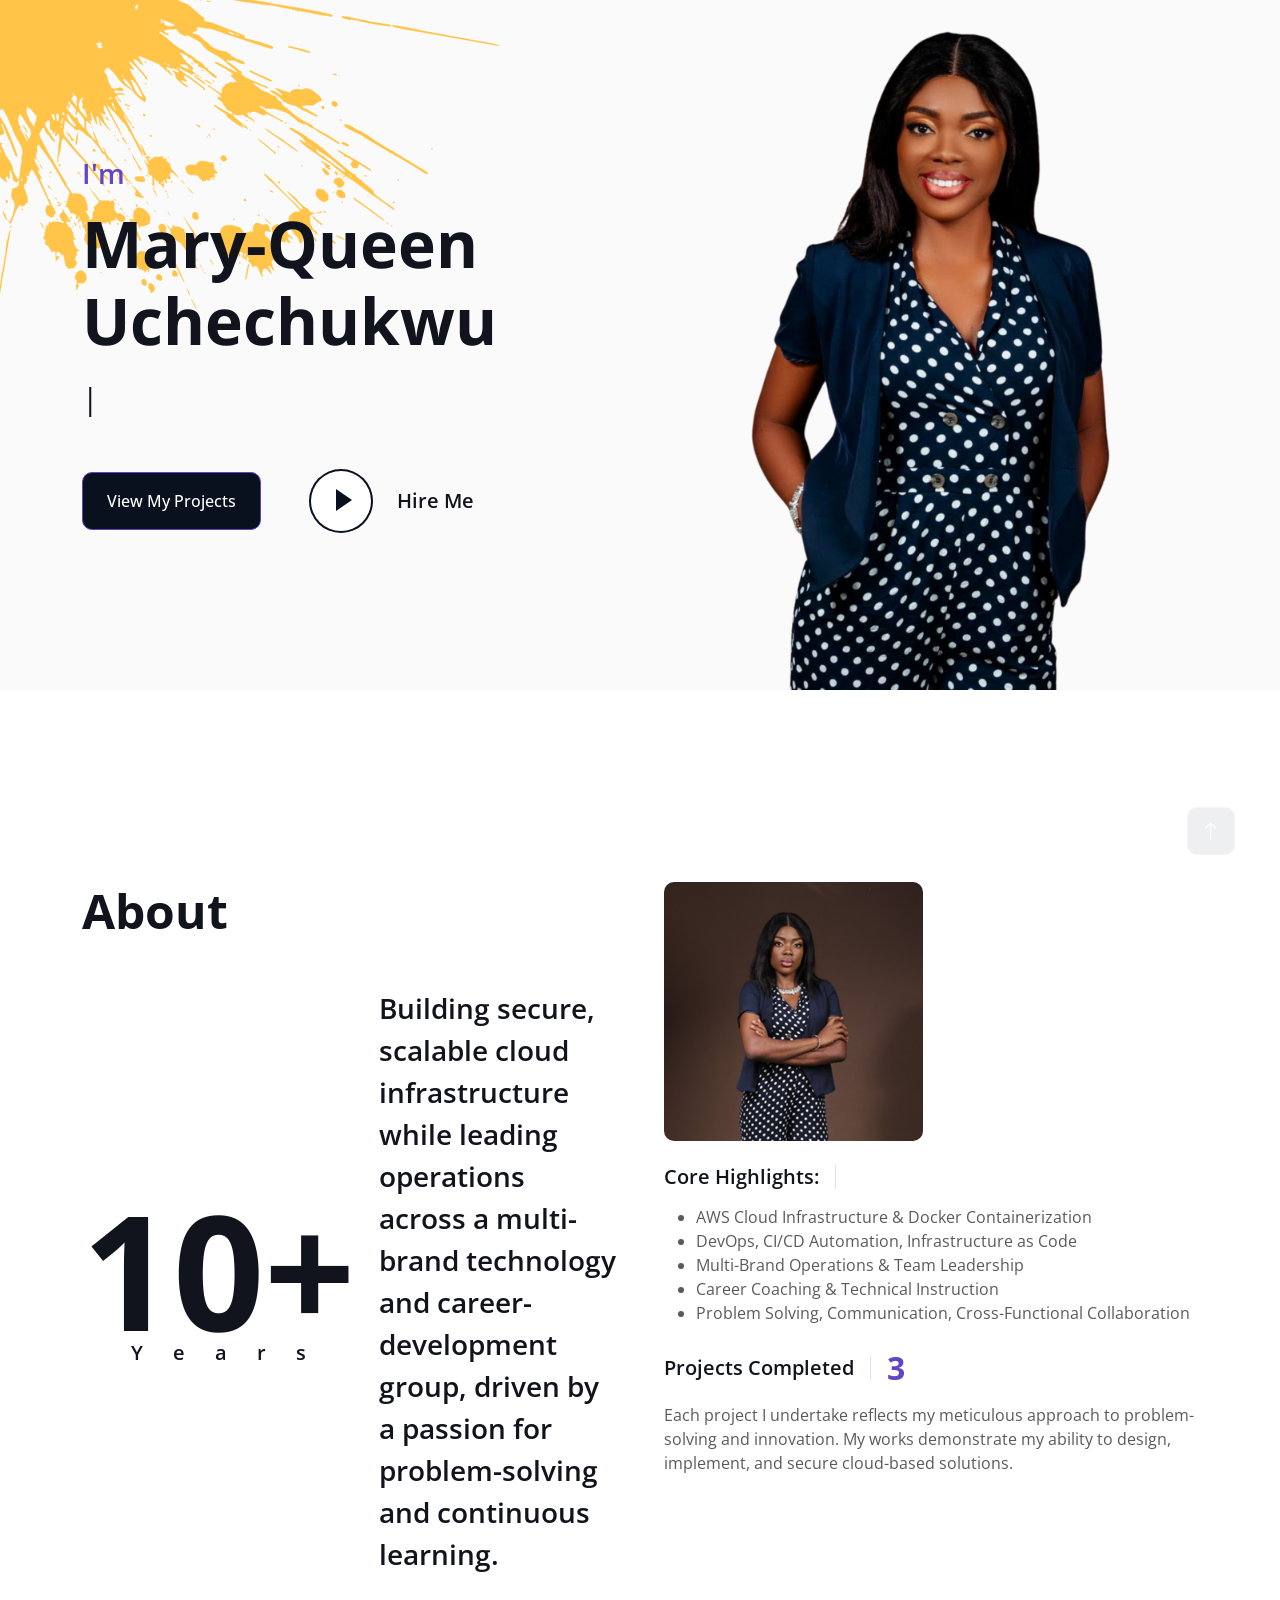
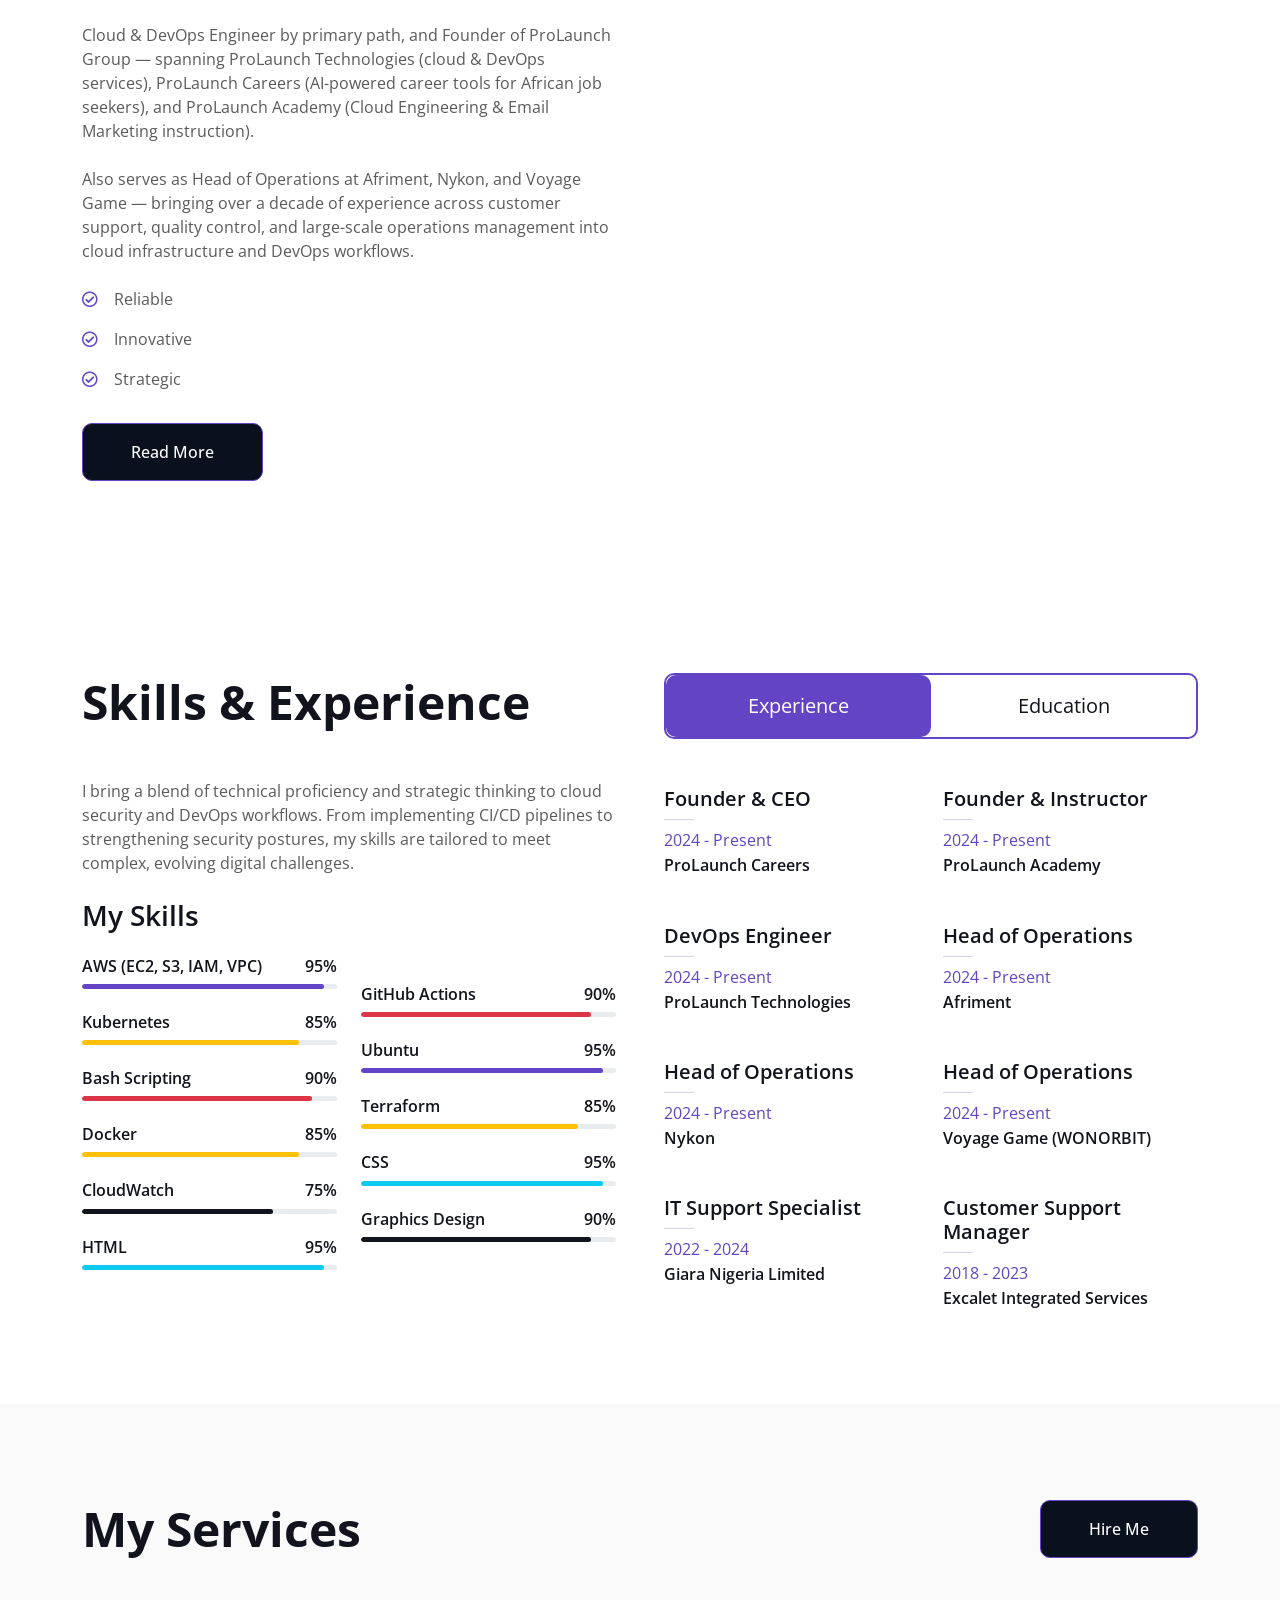
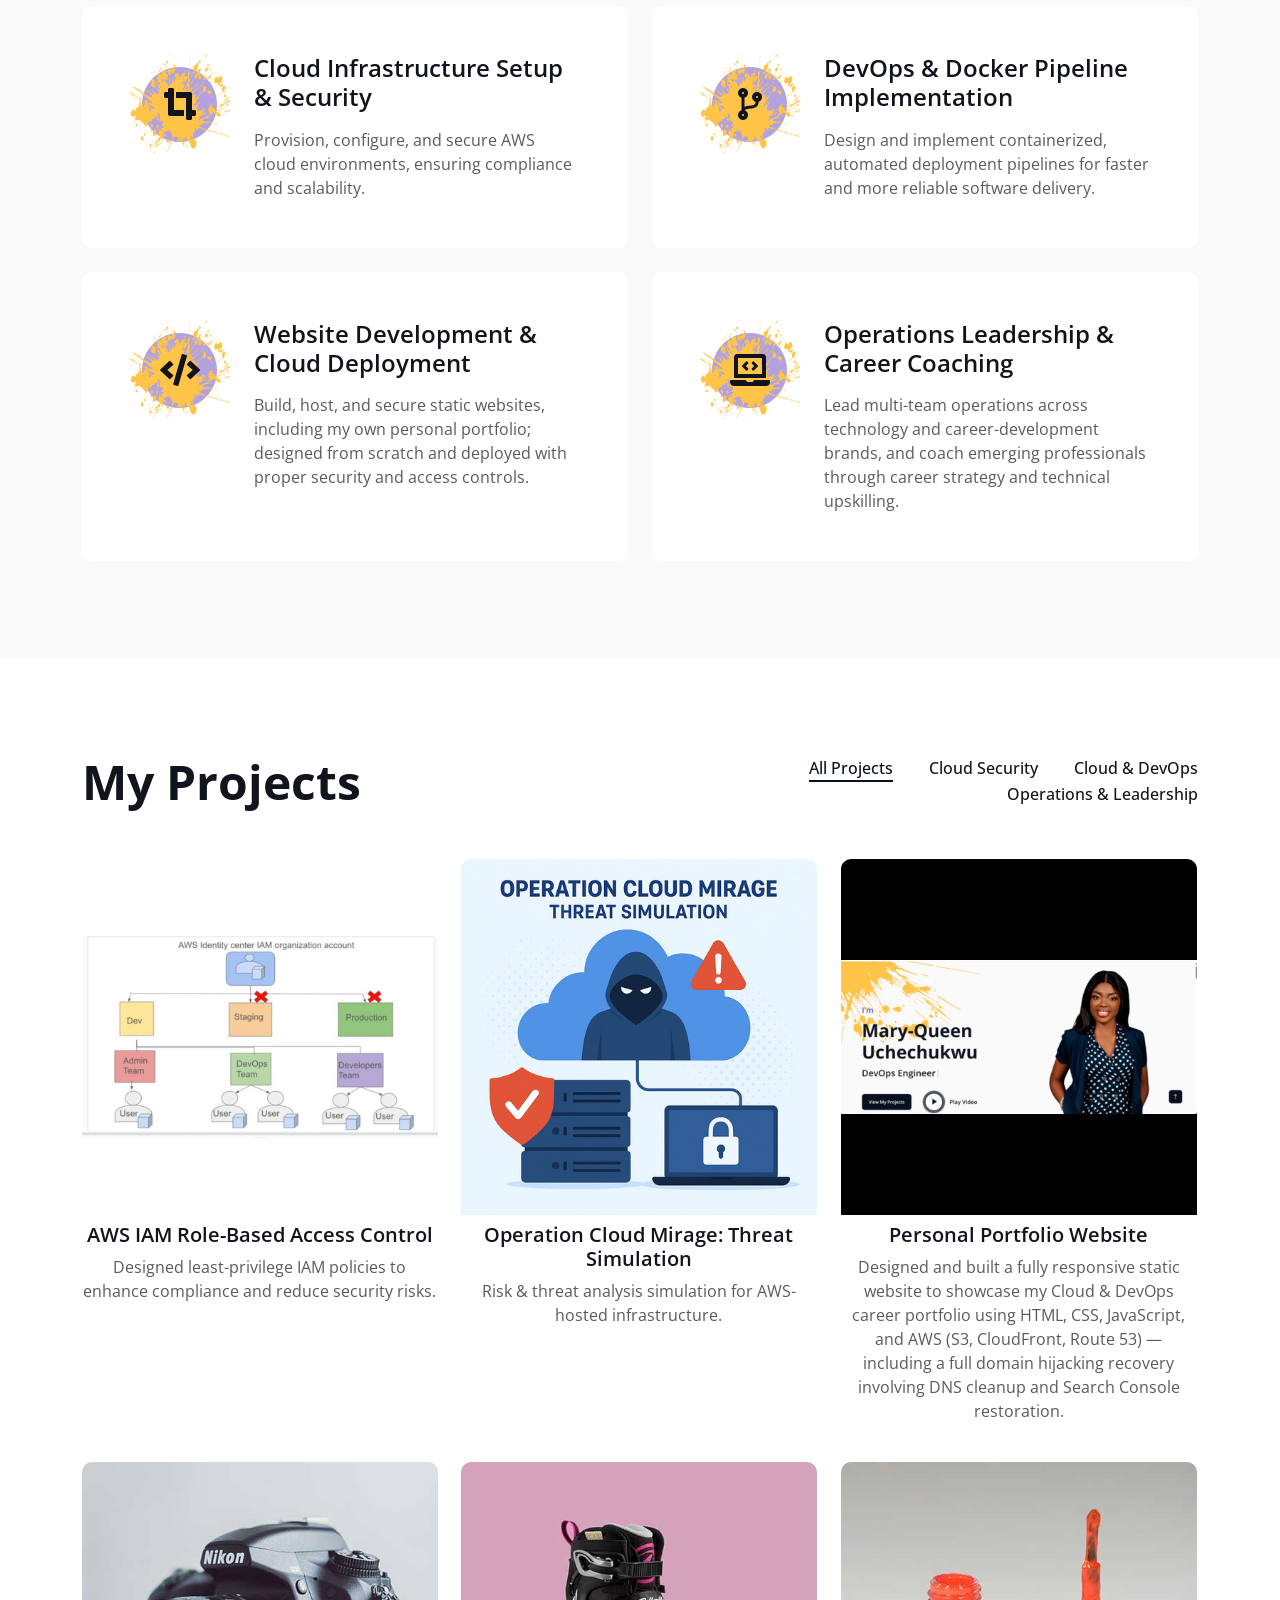
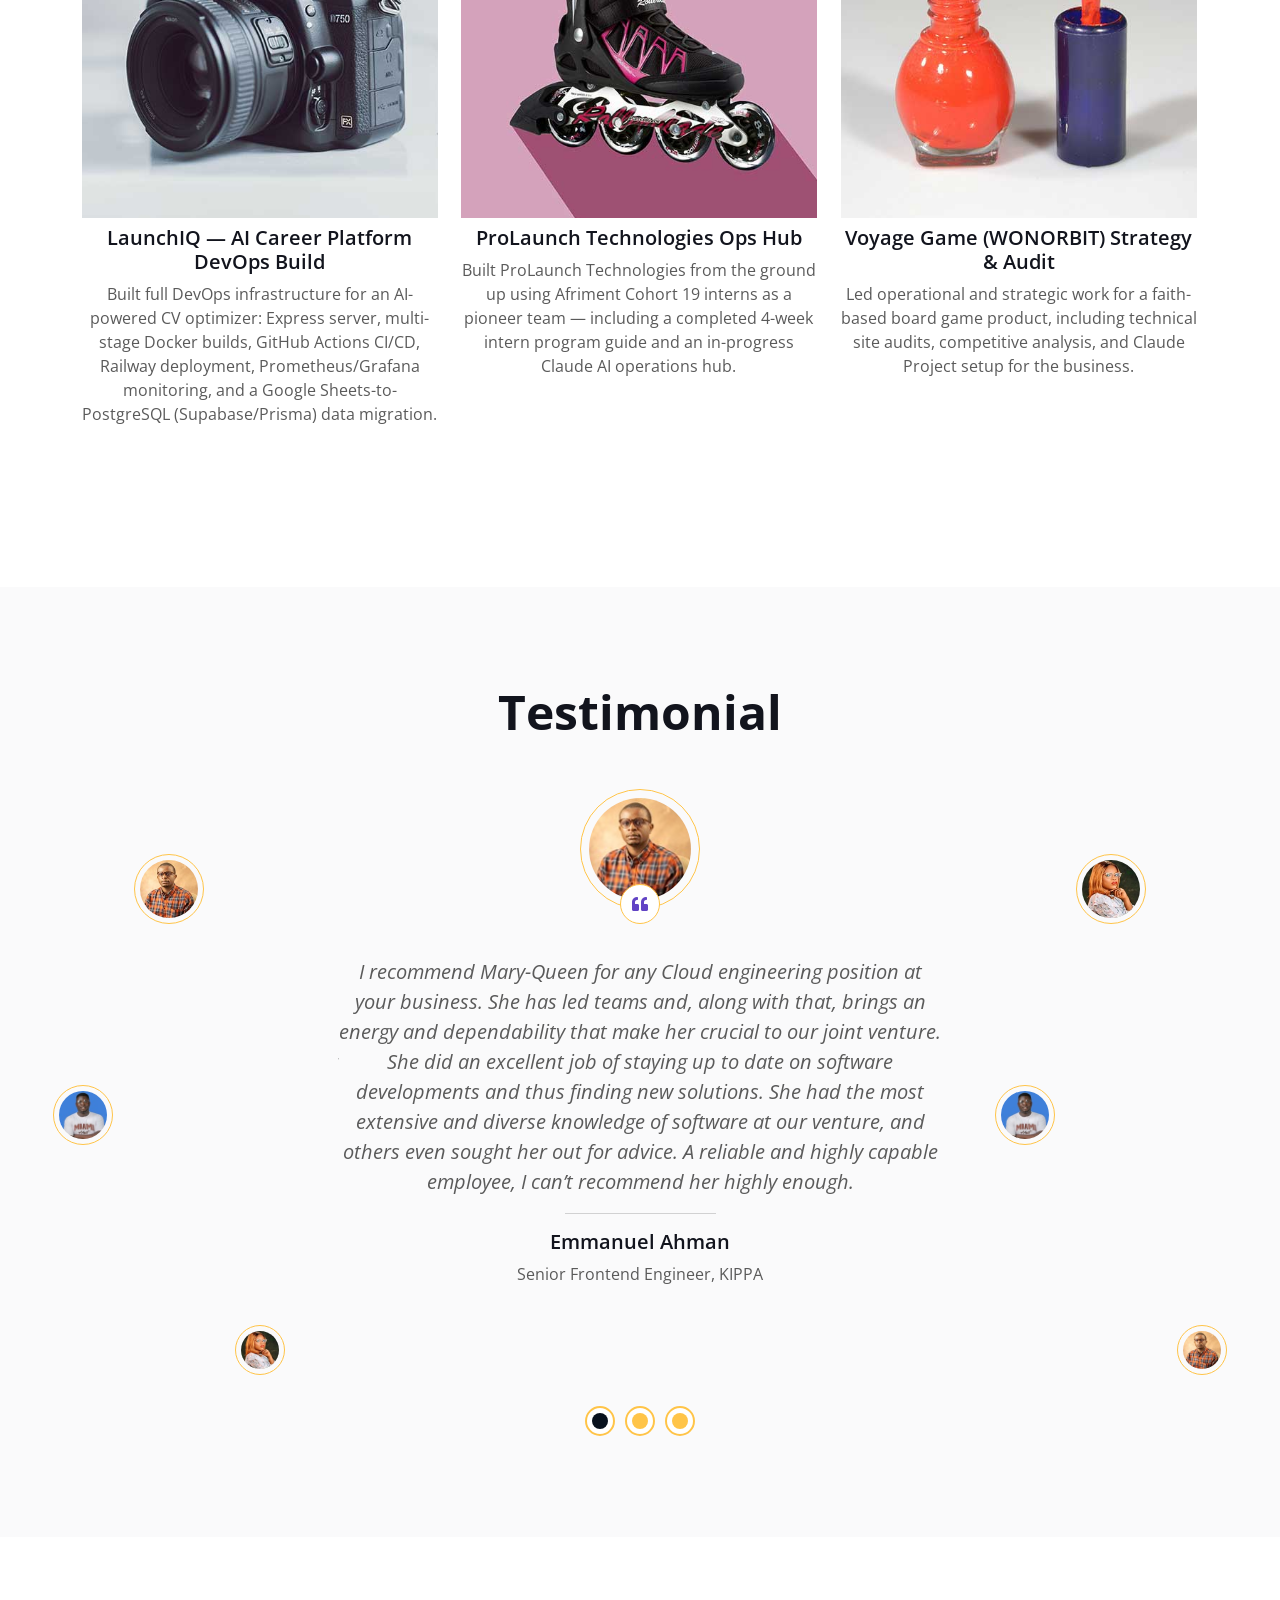
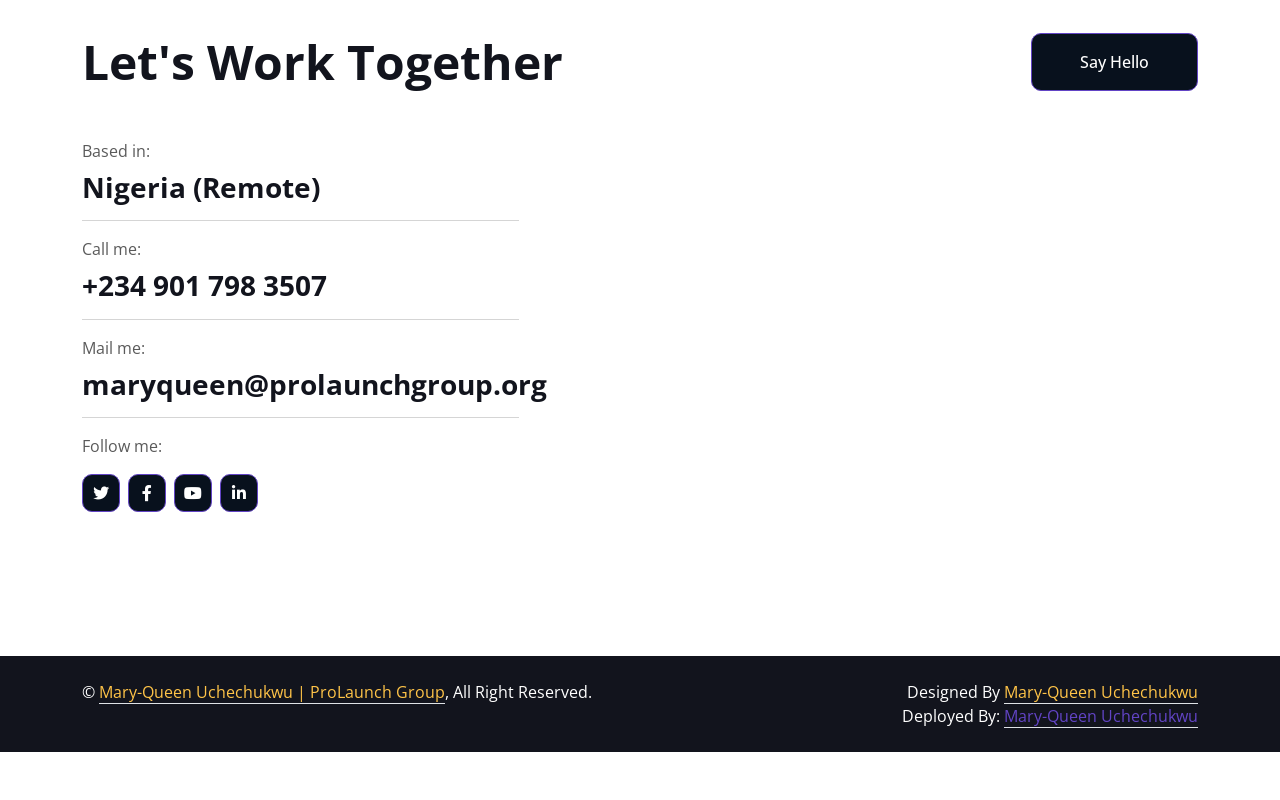
==== index.html @ d9641280 "revamped portfolio website" ====
<!DOCTYPE html>
<html lang="en">

<head>
    <meta charset="utf-8">
    <title>Mary-Queen Uchechukwu - Cloud & DevOps Engineer | Founder, ProLaunch Group</title>
    <meta content="width=device-width, initial-scale=1.0" name="viewport">
    <meta content="" name="keywords">
    <meta content="" name="description">

    <!-- Favicon -->
    <link href="img/favicon.ico" rel="icon">

    <!-- Google Web Fonts -->
    <link rel="preconnect" href="https://fonts.googleapis.com">
    <link rel="preconnect" href="https://fonts.gstatic.com" crossorigin>
    <link href="https://fonts.googleapis.com/css2?family=Open+Sans:wght@400;500;600;700;800&display=swap" rel="stylesheet"> 

    <!-- Icon Font Stylesheet -->
    <link href="https://cdnjs.cloudflare.com/ajax/libs/font-awesome/5.10.0/css/all.min.css" rel="stylesheet">
    <link href="https://cdn.jsdelivr.net/npm/bootstrap-icons@1.4.1/font/bootstrap-icons.css" rel="stylesheet">

    <!-- Libraries Stylesheet -->
    <link href="lib/animate/animate.min.css" rel="stylesheet">
    <link href="lib/lightbox/css/lightbox.min.css" rel="stylesheet">
    <link href="lib/owlcarousel/assets/owl.carousel.min.css" rel="stylesheet">

    <!-- Customized Bootstrap Stylesheet -->
    <link href="css/bootstrap.min.css" rel="stylesheet">

    <!-- Template Stylesheet -->
    <link href="css/style.css" rel="stylesheet">
</head>

<body data-bs-spy="scroll" data-bs-target=".navbar" data-bs-offset="51">
    <!-- Spinner Start -->
    <div id="spinner" class="show bg-white position-fixed translate-middle w-100 vh-100 top-50 start-50 d-flex align-items-center justify-content-center">
        <div class="spinner-border text-primary" style="width: 3rem; height: 3rem;" role="status">
            <span class="sr-only">Loading...</span>
        </div>
    </div>
    <!-- Spinner End -->


    <!-- Navbar Start -->
    <nav class="navbar navbar-expand-lg bg-white navbar-light fixed-top shadow py-lg-0 px-4 px-lg-5 wow fadeIn" data-wow-delay="0.1s">
        <a href="index.html" class="navbar-brand d-block d-lg-none">
            <h1 class="text-primary fw-bold m-0">My Portfolio</h1>
        </a>
        <button type="button" class="navbar-toggler" data-bs-toggle="collapse" data-bs-target="#navbarCollapse">
            <span class="navbar-toggler-icon"></span>
        </button>
        <div class="collapse navbar-collapse justify-content-between py-4 py-lg-0" id="navbarCollapse">
            <div class="navbar-nav ms-auto py-0">
                <a href="#home" class="nav-item nav-link active">Home</a>
                <a href="#about" class="nav-item nav-link">About</a>
                <a href="#skill" class="nav-item nav-link">Skills</a>
                <a href="#service" class="nav-item nav-link">Services</a>
            </div>
            <a href="index.html" class="navbar-brand bg-secondary py-3 px-4 mx-3 d-none d-lg-block">
                <h1 class="text-primary fw-bold m-0">Portfolio</h1>
            </a>
            <div class="navbar-nav me-auto py-0">
                <a href="#project" class="nav-item nav-link">Projects</a>
                <a href="#testimonial" class="nav-item nav-link">Testimonial</a>
                <a href="#blog" class="nav-item nav-link">Blog</a>
                <a href="#contact" class="nav-item nav-link">Contact</a>
            </div>
        </div>
    </nav>
    <!-- Navbar End -->


    <!-- Header Start -->
    <div class="container-fluid bg-light my-6 mt-0" id="home">
        <div class="container">
            <div class="row g-5 align-items-center">
                <div class="col-lg-6 py-6 pb-0 pt-lg-0">
                    <h3 class="text-primary mb-3">I'm</h3>
                    <h1 class="display-3 mb-3">Mary-Queen Uchechukwu</h1>
                    <h2 class="typed-text-output d-inline"></h2>
                    <div class="typed-text d-none">Cloud & DevOps Engineer, Founder of ProLaunch Group, Head of Operations, Career Grooming Coach, Cloud Security Specialist, Web Designer</div>
                    <div class="d-flex align-items-center pt-5">
                        <a href="#project" class="btn btn-primary py-3 px-4 me-5">View My Projects</a>
                        <!-- data-src="https://www.youtube.com/embed/DWRcNpR6Kdc" data-bs-target="#videoModal" -->
                        <button type="button" class="btn-play" data-bs-toggle="modal">
                            <span></span>
                        </button>
                        <a class="ms-4 mb-0 d-none d-sm-block h5" href="https://form.typeform.com/to/tjF3PEjZ" target="_blank">Hire Me</a>
                        <!-- h5 class="ms-4 mb-0 d-none d-sm-block">Hire Me</h5 -->
                    </div>
                </div>
                <div class="col-lg-6">
                    <img class="img-fluid" src="img/profile.png" alt="">
                </div>
            </div>
        </div>
    </div>
    <!-- Header End -->


    <!-- Video Modal Start -->
    <div class="modal modal-video fade" id="videoModal" tabindex="-1" aria-labelledby="exampleModalLabel" aria-hidden="true">
        <div class="modal-dialog">
            <div class="modal-content rounded-0">
                <div class="modal-header">
                    <h3 class="modal-title" id="exampleModalLabel">Youtube Video</h3>
                    <button type="button" class="btn-close" data-bs-dismiss="modal" aria-label="Close"></button>
                </div>
                <div class="modal-body">
                    <!-- 16:9 aspect ratio -->
                    <div class="ratio ratio-16x9">
                        <iframe class="embed-responsive-item" src="" id="video" allowfullscreen allowscriptaccess="always"
                            allow="autoplay"></iframe>
                    </div>
                </div>
            </div>
        </div>
    </div>
    <!-- Video Modal End -->


    <!-- About Start -->
    <div class="container-xxl py-6" id="about">
        <div class="container">
            <div class="row g-5">
                <div class="col-lg-6 wow fadeInUp" data-wow-delay="0.1s">
                    <h1 class="display-5 mb-5">About</h1>
                    <div class="d-flex align-items-center mb-5">
                        <div class="years flex-shrink-0 text-center me-4">
                            <h1 class="display-1 mb-0">10+</h1>
                            <h5 class="mb-0">Years</h5>
                        </div>
                        <h3 class="lh-base mb-0">Building secure, scalable cloud infrastructure while leading operations across a multi-brand technology and career-development group, driven by a passion for problem-solving and continuous learning.</h3>
                    </div>
                    <p class="mb-4">Cloud & DevOps Engineer by primary path, and Founder of ProLaunch Group — spanning ProLaunch Technologies (cloud & DevOps services), ProLaunch Careers (AI-powered career tools for African job seekers), and ProLaunch Academy (Cloud Engineering & Email Marketing instruction).</p>
                    <p class="mb-4">Also serves as Head of Operations at Afriment, Nykon, and Voyage Game — bringing over a decade of experience across customer support, quality control, and large-scale operations management into cloud infrastructure and DevOps workflows.</p>
                    <p class="mb-3"><i class="far fa-check-circle text-primary me-3"></i>Reliable</p>
                    <p class="mb-3"><i class="far fa-check-circle text-primary me-3"></i>Innovative</p>
                    <p class="mb-3"><i class="far fa-check-circle text-primary me-3"></i>Strategic</p>
                    <a class="btn btn-primary py-3 px-5 mt-3" href="">Read More</a>
                </div>
                <div class="col-lg-6 wow fadeInUp" data-wow-delay="0.5s">
                    <div class="row g-3 mb-4">
                        <div class="col-sm-6">
                            <img class="img-fluid rounded" src="img/about-1.jpg" alt="Profile Photo">
                        </div>
                        <!--
                        <div class="col-sm-6">
                            <img class="img-fluid rounded" src="img/about-2.jpg" alt="TBA">
                        </div>
                        -->
                    </div>
                    <div class="d-flex align-items-center mb-3">
                        <h5 class="border-end pe-3 me-3 mb-0">Core Highlights:</h5>
                        <!--<h2 class="text-primary fw-bold mb-0" data-toggle="counter-up">1234</h2>-->
                    </div>
                    <ul class="mb-4">
                        <li>AWS Cloud Infrastructure & Docker Containerization</li>
                        <li>DevOps, CI/CD Automation, Infrastructure as Code</li>
                        <li>Multi-Brand Operations & Team Leadership</li>
                        <li>Career Coaching & Technical Instruction</li>
                        <li>Problem Solving, Communication, Cross-Functional Collaboration</li>
                    </ul>
                        <div class="d-flex align-items-center mb-3">
                        <h5 class="border-end pe-3 me-3 mb-0">Projects Completed</h5>
                        <h2 class="text-primary fw-bold mb-0" data-toggle="counter-up">5</h2>
                    </div>
                    <p class="mb-0">Each project I undertake reflects my meticulous approach to problem-solving and innovation. 
                        My works demonstrate my ability to design, implement, and secure cloud-based solutions.</p>
                </div>
            </div>
        </div>
    </div>
    <!-- About End -->


    <!-- Expertise Start -->
    <div class="container-xxl py-6 pb-5" id="skill">
        <div class="container">
            <div class="row g-5">
                <div class="col-lg-6 wow fadeInUp" data-wow-delay="0.1s">
                    <h1 class="display-5 mb-5">Skills & Experience</h1>
                    <p class="mb-4">I bring a blend of technical proficiency and strategic thinking to cloud security and DevOps workflows. 
                        From implementing CI/CD pipelines to strengthening security postures, my skills are tailored to meet complex, evolving digital challenges.</p>
                    <h3 class="mb-4">My Skills</h3>
                    <div class="row align-items-center">
                        <div class="col-md-6">
                            <div class="skill mb-4">
                                <div class="d-flex justify-content-between">
                                    <h6 class="font-weight-bold">AWS (EC2, S3, IAM, VPC)</h6>
                                    <h6 class="font-weight-bold">95%</h6>
                                </div>
                                <div class="progress">
                                    <div class="progress-bar bg-primary" role="progressbar" aria-valuenow="95" aria-valuemin="0" aria-valuemax="100"></div>
                                </div>
                            </div>
                            <div class="skill mb-4">
                                <div class="d-flex justify-content-between">
                                    <h6 class="font-weight-bold">Kubernetes</h6>
                                    <h6 class="font-weight-bold">85%</h6>
                                </div>
                                <div class="progress">
                                    <div class="progress-bar bg-warning" role="progressbar" aria-valuenow="85" aria-valuemin="0" aria-valuemax="100"></div>
                                </div>
                            </div>
                            <div class="skill mb-4">
                                <div class="d-flex justify-content-between">
                                    <h6 class="font-weight-bold">Bash Scripting</h6>
                                    <h6 class="font-weight-bold">90%</h6>
                                </div>
                                <div class="progress">
                                    <div class="progress-bar bg-danger" role="progressbar" aria-valuenow="90" aria-valuemin="0" aria-valuemax="100"></div>
                                </div>
                            </div>
                            <div class="skill mb-4">
                                <div class="d-flex justify-content-between">
                                    <h6 class="font-weight-bold">Docker</h6>
                                    <h6 class="font-weight-bold">85%</h6>
                                </div>
                                <div class="progress">
                                    <div class="progress-bar bg-warning" role="progressbar" aria-valuenow="85" aria-valuemin="0" aria-valuemax="100"></div>
                                </div>
                            </div>
                            <div class="skill mb-4">
                                <div class="d-flex justify-content-between">
                                    <h6 class="font-weight-bold">CloudWatch</h6>
                                    <h6 class="font-weight-bold">75%</h6>
                                </div>
                                <div class="progress">
                                    <div class="progress-bar bg-dark" role="progressbar" aria-valuenow="75" aria-valuemin="0" aria-valuemax="100"></div>
                                </div>
                            </div>
                            <div class="skill mb-4">
                                <div class="d-flex justify-content-between">
                                    <h6 class="font-weight-bold">HTML</h6>
                                    <h6 class="font-weight-bold">95%</h6>
                                </div>
                                <div class="progress">
                                    <div class="progress-bar bg-info" role="progressbar" aria-valuenow="95" aria-valuemin="0" aria-valuemax="100"></div>
                                </div>
                            </div>
                        </div>
                        <div class="col-md-6">
                            <div class="skill mb-4">
                                <div class="d-flex justify-content-between">
                                    <h6 class="font-weight-bold">GitHub Actions</h6>
                                    <h6 class="font-weight-bold">90%</h6>
                                </div>
                                <div class="progress">
                                    <div class="progress-bar bg-danger" role="progressbar" aria-valuenow="90" aria-valuemin="0" aria-valuemax="100"></div>
                                </div>
                            </div>
                            <div class="skill mb-4">
                                <div class="d-flex justify-content-between">
                                    <h6 class="font-weight-bold">Ubuntu</h6>
                                    <h6 class="font-weight-bold">95%</h6>
                                </div>
                                <div class="progress">
                                    <div class="progress-bar bg-primary" role="progressbar" aria-valuenow="95" aria-valuemin="0" aria-valuemax="100"></div>
                                </div>
                            </div>
                            <div class="skill mb-4">
                                <div class="d-flex justify-content-between">
                                    <h6 class="font-weight-bold">Terraform</h6>
                                    <h6 class="font-weight-bold">85%</h6>
                                </div>
                                <div class="progress">
                                    <div class="progress-bar bg-warning" role="progressbar" aria-valuenow="85" aria-valuemin="0" aria-valuemax="100"></div>
                                </div>
                            </div>
                            
                            <div class="skill mb-4">
                                <div class="d-flex justify-content-between">
                                    <h6 class="font-weight-bold">CSS</h6>
                                    <h6 class="font-weight-bold">95%</h6>
                                </div>
                                <div class="progress">
                                    <div class="progress-bar bg-info" role="progressbar" aria-valuenow="95" aria-valuemin="0" aria-valuemax="100"></div>
                                </div>
                            </div>
                            <div class="skill mb-4">
                                <div class="d-flex justify-content-between">
                                    <h6 class="font-weight-bold">Graphics Design</h6>
                                    <h6 class="font-weight-bold">90%</h6>
                                </div>
                                <div class="progress">
                                    <div class="progress-bar bg-dark" role="progressbar" aria-valuenow="90" aria-valuemin="0" aria-valuemax="100"></div>
                                </div>
                            </div>
                        </div>
                    </div>
                </div>
                <div class="col-lg-6 wow fadeInUp" data-wow-delay="0.5s">
                    <ul class="nav nav-pills rounded border border-2 border-primary mb-5">
                        <li class="nav-item w-50">
                            <button class="nav-link w-100 py-3 fs-5 active" data-bs-toggle="pill" href="#tab-1">Experience</button>
                        </li>
                        <li class="nav-item w-50">
                            <button class="nav-link w-100 py-3 fs-5" data-bs-toggle="pill" href="#tab-2">Education</button>
                        </li>
                    </ul>
                    <div class="tab-content">
                        <div id="tab-1" class="tab-pane fade show p-0 active">
                            <div class="row gy-5 gx-4">
                                <div class="col-sm-6">
                                    <h5>Founder & CEO</h5>
                                    <hr class="text-primary my-2">
                                    <p class="text-primary mb-1">2024 - Present</p>
                                    <h6 class="mb-0">ProLaunch Careers</h6>
                                </div>
                                <div class="col-sm-6">
                                    <h5>Founder & Instructor</h5>
                                    <hr class="text-primary my-2">
                                    <p class="text-primary mb-1">2024 - Present</p>
                                    <h6 class="mb-0">ProLaunch Academy</h6>
                                </div>
                                <div class="col-sm-6">
                                    <h5>DevOps Engineer</h5>
                                    <hr class="text-primary my-2">
                                    <p class="text-primary mb-1">2024 - Present</p>
                                    <h6 class="mb-0">ProLaunch Technologies</h6>
                                </div>
                                <div class="col-sm-6">
                                    <h5>Head of Operations</h5>
                                    <hr class="text-primary my-2">
                                    <p class="text-primary mb-1">2024 - Present</p>
                                    <h6 class="mb-0">Afriment</h6>
                                </div>
                                <div class="col-sm-6">
                                    <h5>Head of Operations</h5>
                                    <hr class="text-primary my-2">
                                    <p class="text-primary mb-1">2024 - Present</p>
                                    <h6 class="mb-0">Nykon</h6>
                                </div>
                                <div class="col-sm-6">
                                    <h5>Head of Operations</h5>
                                    <hr class="text-primary my-2">
                                    <p class="text-primary mb-1">2024 - Present</p>
                                    <h6 class="mb-0">Voyage Game (WONORBIT)</h6>
                                </div>
                                <div class="col-sm-6">
                                    <h5>IT Support Specialist</h5>
                                    <hr class="text-primary my-2">
                                    <p class="text-primary mb-1">2022 - 2024</p>
                                    <h6 class="mb-0">Giara Nigeria Limited</h6>
                                </div>
                                <div class="col-sm-6">
                                    <h5>Customer Support Manager</h5>
                                    <hr class="text-primary my-2">
                                    <p class="text-primary mb-1">2018 - 2023</p>
                                    <h6 class="mb-0">Excalet Integrated Services</h6>
                                </div>
                            </div>
                        </div>
                        <div id="tab-2" class="tab-pane fade show p-0">
                            <div class="row gy-5 gx-4">
                                <div class="col-sm-6">
                                    <h5>Postgraduate Diploma in Information Technology</h5>
                                    <hr class="text-primary my-2">
                                    <p class="text-primary mb-1">2025 - Present</p>
                                    <h6 class="mb-0">National Open University of Nigeria (NOUN)</h6>
                                </div>
                                <div class="col-sm-6">
                                    <h5>Cloud Security/DevOps Engineering</h5>
                                    <hr class="text-primary my-2">
                                    <p class="text-primary mb-1">2023 - 2025</p>
                                    <h6 class="mb-0">Digital Witch Training Inc.</h6>
                                </div>
                                <div class="col-sm-6">
                                    <h5>BSc. in Microbiology</h5>
                                    <hr class="text-primary my-2">
                                    <p class="text-primary mb-1">2011 - 2015</p>
                                    <h6 class="mb-0">Imo State University</h6>
                                </div>
                            </div>
                        </div>
                    </div>
                </div>
            </div>
        </div>
    </div>
    <!-- Expertise End -->


    <!-- Service Start -->
    <div class="container-fluid bg-light my-5 py-6" id="service">
        <div class="container">
            <div class="row g-5 mb-5 wow fadeInUp" data-wow-delay="0.1s">
                <div class="col-lg-6">
                    <h1 class="display-5 mb-0">My Services</h1>
                </div>
                <div class="col-lg-6 text-lg-end">
                    <a class="btn btn-primary py-3 px-5" href="">Hire Me</a>
                </div>
            </div>
            <div class="row g-4">
                <div class="col-lg-6 wow fadeInUp" data-wow-delay="0.1s">
                    <div class="service-item d-flex flex-column flex-sm-row bg-white rounded h-100 p-4 p-lg-5">
                        <div class="bg-icon flex-shrink-0 mb-3">
                            <i class="fa fa-crop-alt fa-2x text-dark"></i>
                        </div>
                        <div class="ms-sm-4">
                            <h4 class="mb-3">Cloud Infrastructure Setup & Security</h4>
                            <span>Provision, configure, and secure AWS cloud environments, ensuring compliance and scalability.</span>
                        </div>
                    </div>
                </div>
                <div class="col-lg-6 wow fadeInUp" data-wow-delay="0.3s">
                    <div class="service-item d-flex flex-column flex-sm-row bg-white rounded h-100 p-4 p-lg-5">
                        <div class="bg-icon flex-shrink-0 mb-3">
                            <i class="fa fa-code-branch fa-2x text-dark"></i>
                        </div>
                        <div class="ms-sm-4">
                            <h4 class="mb-3">DevOps & Docker Pipeline Implementation</h4>
                            <span>Design and implement containerized, automated deployment pipelines for faster and more reliable software delivery.</span>
                        </div>
                    </div>
                </div>
                <div class="col-lg-6 wow fadeInUp" data-wow-delay="0.1s">
                    <div class="service-item d-flex flex-column flex-sm-row bg-white rounded h-100 p-4 p-lg-5">
                        <div class="bg-icon flex-shrink-0 mb-3">
                            <i class="fa fa-code fa-2x text-dark"></i>
                        </div>
                        <div class="ms-sm-4">
                            <h4 class="mb-3">Website Development & Cloud Deployment</h4>
                            <span>Build, host, and secure static websites, including my own personal portfolio; designed from scratch and deployed with proper security and access controls.</span>
                        </div>
                    </div>
                </div>
                <div class="col-lg-6 wow fadeInUp" data-wow-delay="0.3s">
                    <div class="service-item d-flex flex-column flex-sm-row bg-white rounded h-100 p-4 p-lg-5">
                        <div class="bg-icon flex-shrink-0 mb-3">
                            <i class="fa fa-laptop-code fa-2x text-dark"></i>
                        </div>
                        <div class="ms-sm-4">
                            <h4 class="mb-3">Operations Leadership & Career Coaching</h4>
                            <span>Lead multi-team operations across technology and career-development brands, and coach emerging professionals through career strategy and technical upskilling.</span>
                        </div>
                    </div>
                </div>
            </div>
        </div>
    </div>
    <!-- Service End -->


    <!-- Projects Start -->
    <div class="container-xxl py-6 pt-5" id="project">
        <div class="container">
            <div class="row g-5 mb-5 align-items-center wow fadeInUp" data-wow-delay="0.1s">
                <div class="col-lg-6">
                    <h1 class="display-5 mb-0">My Projects</h1>
                </div>
                <div class="col-lg-6 text-lg-end">
                    <ul class="list-inline mx-n3 mb-0" id="portfolio-flters">
                        <li class="mx-3 active" data-filter="*">All Projects</li>
                        <li class="mx-3" data-filter=".first">Cloud Security</li>
                        <li class="mx-3" data-filter=".third">Cloud & DevOps</li>
                        <li class="mx-3" data-filter=".second">Operations & Leadership</li>
                    </ul>
                </div>
            </div>
            <div class="row g-4 portfolio-container wow fadeInUp" data-wow-delay="0.1s">
                <div class="col-lg-4 col-md-6 portfolio-item first">
                    <div class="portfolio-img rounded overflow-hidden">
                        <!-- Replace the original img tag with this structure -->
                    <figure>
                        <img class="img-fluid" src="img/project-1.jpg" alt="">
                        <figcaption class="text-center mt-2"><h5>AWS IAM Role-Based Access Control</h5></figcaption>
                        <p class="text-center mt-2">Designed least-privilege IAM policies to enhance compliance and reduce security risks.</p>
                    </figure>
                        <div class="portfolio-btn">
                            <a class="btn btn-lg-square btn-outline-secondary border-2 mx-1" href="img/project-1.jpg" data-lightbox="portfolio"><i class="fa fa-eye"></i></a>
                            <a class="btn btn-lg-square btn-outline-secondary border-2 mx-1" href="https://tinyurl.com/pod6project1" target="_blank"><i class="fa fa-link"></i></a>
                        </div>
                    </div>
                </div>
                <div class="col-lg-4 col-md-6 portfolio-item second">
                    <div class="portfolio-img rounded overflow-hidden">
                    <figure>
                        <img class="img-fluid" src="img/project-2.jpg" alt="">
                        <figcaption class="text-center mt-2"><h5>Operation Cloud Mirage: Threat Simulation</h5></figcaption>
                        <p class="text-center mt-2">Risk & threat analysis simulation for AWS-hosted infrastructure.</p>
                    </figure>
                        <div class="portfolio-btn">
                            <a class="btn btn-lg-square btn-outline-secondary border-2 mx-1" href="img/project-2.jpg" data-lightbox="portfolio"><i class="fa fa-eye"></i></a>
                            <a class="btn btn-lg-square btn-outline-secondary border-2 mx-1" href="" target="_blank"><i class="fa fa-link"></i></a>
                        </div>
                    </div>
                </div>
                <div class="col-lg-4 col-md-6 portfolio-item third">
                    <div class="portfolio-img rounded overflow-hidden">
                        <figure>
                            <img class="img-fluid" src="img/project-3.jpg" alt="">
                            <figcaption class="text-center mt-2"><h5>Personal Portfolio Website</h5></figcaption>
                        <p class="text-center mt-2">Designed and built a fully responsive static website to showcase my Cloud & DevOps career portfolio using HTML, CSS, JavaScript, and AWS (S3, CloudFront, Route 53) — including a full domain hijacking recovery involving DNS cleanup and Search Console restoration.</p>
                        </figure>
                        <div class="portfolio-btn">
                            <a class="btn btn-lg-square btn-outline-secondary border-2 mx-1" href="img/project-3.jpg" data-lightbox="portfolio"><i class="fa fa-eye"></i></a>
                            <a class="btn btn-lg-square btn-outline-secondary border-2 mx-1" href="" target="_blank"><i class="fa fa-link"></i></a>
                        </div>
                    </div>
                </div>
                <div class="col-lg-4 col-md-6 portfolio-item third">
                    <div class="portfolio-img rounded overflow-hidden">
                        <figure>
                            <img class="img-fluid" src="img/project-4.jpg" alt="">
                            <figcaption class="text-center mt-2"><h5>LaunchIQ — AI Career Platform DevOps Build</h5></figcaption>
                            <p class="text-center mt-2">Built full DevOps infrastructure for an AI-powered CV optimizer: Express server, multi-stage Docker builds, GitHub Actions CI/CD, Railway deployment, Prometheus/Grafana monitoring, and a Google Sheets-to-PostgreSQL (Supabase/Prisma) data migration.</p>
                        </figure>
                        <div class="portfolio-btn">
                            <a class="btn btn-lg-square btn-outline-secondary border-2 mx-1" href="img/project-4.jpg" data-lightbox="portfolio"><i class="fa fa-eye"></i></a>
                            <a class="btn btn-lg-square btn-outline-secondary border-2 mx-1" href="" target="_blank"><i class="fa fa-link"></i></a>
                        </div>
                    </div>
                </div>
                <div class="col-lg-4 col-md-6 portfolio-item second">
                    <div class="portfolio-img rounded overflow-hidden">
                        <figure>
                            <img class="img-fluid" src="img/project-5.jpg" alt="">
                            <figcaption class="text-center mt-2"><h5>ProLaunch Technologies Ops Hub</h5></figcaption>
                            <p class="text-center mt-2">Built ProLaunch Technologies from the ground up using Afriment Cohort 19 interns as a pioneer team — including a completed 4-week intern program guide and an in-progress Claude AI operations hub.</p>
                        </figure>
                        <div class="portfolio-btn">
                            <a class="btn btn-lg-square btn-outline-secondary border-2 mx-1" href="img/project-5.jpg" data-lightbox="portfolio"><i class="fa fa-eye"></i></a>
                            <a class="btn btn-lg-square btn-outline-secondary border-2 mx-1" href="" target="_blank"><i class="fa fa-link"></i></a>
                        </div>
                    </div>
                </div>
                <div class="col-lg-4 col-md-6 portfolio-item second">
                    <div class="portfolio-img rounded overflow-hidden">
                        <figure>
                            <img class="img-fluid" src="img/project-6.jpg" alt="">
                            <figcaption class="text-center mt-2"><h5>Voyage Game (WONORBIT) Strategy & Audit</h5></figcaption>
                            <p class="text-center mt-2">Led operational and strategic work for a faith-based board game product, including technical site audits, competitive analysis, and Claude Project setup for the business.</p>
                        </figure>
                        <div class="portfolio-btn">
                            <a class="btn btn-lg-square btn-outline-secondary border-2 mx-1" href="img/project-6.jpg" data-lightbox="portfolio"><i class="fa fa-eye"></i></a>
                            <a class="btn btn-lg-square btn-outline-secondary border-2 mx-1" href="" target="_blank"><i class="fa fa-link"></i></a>
                        </div>
                    </div>
                </div>
                <!--
                                <div class="col-lg-4 col-md-6 portfolio-item second">
                                    <div class="portfolio-img rounded overflow-hidden">
                                        <img class="img-fluid" src="img/project-6.jpg" alt="">
                                        <div class="portfolio-btn">
                                            <a class="btn btn-lg-square btn-outline-secondary border-2 mx-1" href="img/project-6.jpg" data-lightbox="portfolio"><i class="fa fa-eye"></i></a>
                                            <a class="btn btn-lg-square btn-outline-secondary border-2 mx-1" href=""><i class="fa fa-link"></i></a>
                                        </div>
                                    </div>
                                </div>
                -->
            </div>
        </div>
    </div>
    <!-- Projects End -->


    <!-- Team Start -->
    <!--
    <div class="container-xxl py-6 pb-5" id="team">
        <div class="container">
            <div class="row g-5 mb-5 wow fadeInUp" data-wow-delay="0.1s">
                <div class="col-lg-6">
                    <h1 class="display-5 mb-0">Team Members</h1>
                </div>
                <div class="col-lg-6 text-lg-end">
                    <a class="btn btn-primary py-3 px-5" href="">Contact Us</a>
                </div>
            </div>
            <div class="row g-4">
                <div class="col-lg-4 col-md-6 wow fadeInUp" data-wow-delay="0.1s">
                    <div class="team-item position-relative">
                        <img class="img-fluid rounded" src="img/team-1.jpg" alt="">
                        <div class="team-text bg-white rounded-end p-4">
                            <div>
                                <h5>Full Name</h5>
                                <span>Designer</span>
                            </div>
                            <i class="fa fa-arrow-right fa-2x text-primary"></i>
                        </div>
                    </div>
                </div>
                <div class="col-lg-4 col-md-6 wow fadeInUp" data-wow-delay="0.3s">
                    <div class="team-item position-relative">
                        <img class="img-fluid rounded" src="img/team-2.jpg" alt="">
                        <div class="team-text bg-white rounded-end p-4">
                            <div>
                                <h5>Full Name</h5>
                                <span>Designer</span>
                            </div>
                            <i class="fa fa-arrow-right fa-2x text-primary"></i>
                        </div>
                    </div>
                </div>
                <div class="col-lg-4 col-md-6 wow fadeInUp" data-wow-delay="0.5s">
                    <div class="team-item position-relative">
                        <img class="img-fluid rounded" src="img/team-3.jpg" alt="">
                        <div class="team-text bg-white rounded-end p-4">
                            <div>
                                <h5>Full Name</h5>
                                <span>Designer</span>
                            </div>
                            <i class="fa fa-arrow-right fa-2x text-primary"></i>
                        </div>
                    </div>
                </div>
            </div>
        </div>
    </div>
    -->
    <!-- Team End -->


    <!-- Testimonial Start -->
    <div class="container-fluid bg-light py-5 my-5" id="testimonial">
        <div class="container-fluid py-5">
            <h1 class="display-5 text-center mb-5 wow fadeInUp" data-wow-delay="0.1s">Testimonial</h1>
            <div class="row justify-content-center">
                <div class="col-lg-3 d-none d-lg-block">
                    <div class="testimonial-left h-100">
                        <img class="img-fluid wow fadeIn" data-wow-delay="0.1s" src="img/testimonial-1.jpg" alt="">
                        <img class="img-fluid wow fadeIn" data-wow-delay="0.3s" src="img/testimonial-2.jpg" alt="">
                        <img class="img-fluid wow fadeIn" data-wow-delay="0.5s" src="img/testimonial-3.jpg" alt="">
                    </div>
                </div>
                <div class="col-lg-6 wow fadeInUp" data-wow-delay="0.5s">
                    <div class="owl-carousel testimonial-carousel">
                        <div class="testimonial-item text-center">
                            <div class="position-relative mb-5">
                                <img class="img-fluid rounded-circle border border-secondary p-2 mx-auto" src="img/testimonial-1.jpg" alt="">
                                <div class="testimonial-icon">
                                    <i class="fa fa-quote-left text-primary"></i>
                                </div>
                            </div>
                            <p class="fs-5 fst-italic">I recommend Mary-Queen for any Cloud engineering position at your business. 
                                She has led teams and, along with that, brings an energy and dependability that make her crucial to our joint venture. 
                                She did an excellent job of staying up to date on software developments and thus finding new solutions. 
                                She had the most extensive and diverse knowledge of software at our venture, and others even sought her out for advice. 
                                A reliable and highly capable employee, I can’t recommend her highly enough.</p>
                            <hr class="w-25 mx-auto">
                            <h5>Emmanuel Ahman</h5>
                            <span>Senior Frontend Engineer, KIPPA</span>
                        </div>
                        <div class="testimonial-item text-center">
                            <div class="position-relative mb-5">
                                <img class="img-fluid rounded-circle border border-secondary p-2 mx-auto" src="img/testimonial-2.jpg" alt="">
                                <div class="testimonial-icon">
                                    <i class="fa fa-quote-left text-primary"></i>
                                </div>
                            </div>
                            <p class="fs-5 fst-italic">It’s always a pleasure working with Mary-Queen. Her exceptional organisational skills, coupled with a keen eye for detail, 
                                ensure every task is handled with precision. Whether managing communications, streamlining administrative processes, or handling DevOps projects. 
                                Mary-Queen consistently delivers above expectations. Her adaptability and professionalism are second to none. I strongly recommend her.</p>
                            <hr class="w-25 mx-auto">
                            <h5>Daniel Ayeni</h5>
                            <span>CEO & Senior Software Engineer, AFRIMENT</span>
                        </div>
                        <div class="testimonial-item text-center">
                            <div class="position-relative mb-5">
                                <img class="img-fluid rounded-circle border border-secondary p-2 mx-auto" src="img/testimonial-3.jpg" alt="">
                                <div class="testimonial-icon">
                                    <i class="fa fa-quote-left text-primary"></i>
                                </div>
                            </div>
                            <p class="fs-5 fst-italic">I've had the pleasure of working alongside Mary-Queen and have consistently been impressed by her deep passion for technology and innovation. 
                                Whether it's the latest tools, frameworks, or industry trends, Mary-Queen is always ahead of the curve and eager to share insights with the team. 
                                Her enthusiasm is contagious and often inspires others to explore new approaches and solutions. Beyond just being a tech enthusiast, she is also a fantastic collaborator, 
                                always willing to jump in, solve complex problems, and support team members whenever needed. It's rare to find someone who combines technical curiosity with such a positive, 
                                team-first attitude. Any team would be lucky to have Mary Queen on board.</p>
                            <hr class="w-25 mx-auto">
                            <h5>Chioma Obieze</h5>
                            <span>Customer/IT Support Specialist</span>
                        </div>
                    </div>
                </div>
                <div class="col-lg-3 d-none d-lg-block">
                    <div class="testimonial-right h-100">
                        <img class="img-fluid wow fadeIn" data-wow-delay="0.1s" src="img/testimonial-1.jpg" alt="">
                        <img class="img-fluid wow fadeIn" data-wow-delay="0.3s" src="img/testimonial-2.jpg" alt="">
                        <img class="img-fluid wow fadeIn" data-wow-delay="0.5s" src="img/testimonial-3.jpg" alt="">
                    </div>
                </div>
            </div>
        </div>
    </div>
    <!-- Testimonial End -->


    <!-- Contact Start -->
    <div class="container-xxl pb-5" id="contact">
        <div class="container py-5">
            <div class="row g-5 mb-5 wow fadeInUp" data-wow-delay="0.1s">
                <div class="col-lg-6">
                    <h1 class="display-5 mb-0">Let's Work Together</h1>
                </div>
                <div class="col-lg-6 text-lg-end">
                    <a class="btn btn-primary py-3 px-5" href="https://form.typeform.com/to/tjF3PEjZ" target="_blank">Say Hello</a>
                </div>
            </div>
            <div class="row g-5">
                <div class="col-lg-5 col-md-6 wow fadeInUp" data-wow-delay="0.1s">
                    <p class="mb-2">Based in:</p>
                    <h3 class="fw-bold">Nigeria (Remote)</h3>
                    <hr class="w-100">
                    <p class="mb-2">Call me:</p>
                    <h3 class="fw-bold">+234 901 798 3507</h3>
                    <hr class="w-100">
                    <p class="mb-2">Mail me:</p>
                    <h3 class="fw-bold">maryqueen@prolaunchgroup.org</h3>
                    <hr class="w-100">
                    <p class="mb-2">Follow me:</p>
                    <div class="d-flex pt-2">
                        <a class="btn btn-square btn-primary me-2" href="https://www.x.com/Kweenshaly" target="_blank"><i class="fab fa-twitter"></i></a>
                        <a class="btn btn-square btn-primary me-2" href="https://www.facebook.com/Kweenshaly" target="_blank"><i class="fab fa-facebook-f"></i></a>
                        <a class="btn btn-square btn-primary me-2" href=""><i class="fab fa-youtube"></i></a>
                        <a class="btn btn-square btn-primary me-2" href="https://www.linkedin.com/in/mary-queen-uch" target="_blank"><i class="fab fa-linkedin-in"></i></a>
                    </div>
                </div>
                <div data-tf-live="01K2M3X65NTAQ80QDCTRCJH82H"></div><script src="//embed.typeform.com/next/embed.js"></script>
                        </div>
                    </form>
                </div>
            </div>
        </div>
    </div>
    <!-- Contact End -->


    <!-- Map Removed: No physical office location -->



    <!-- Copyright Start -->
    <div class="container-fluid bg-dark text-white py-4">
            <div class="container">
                <div class="row">
                    <div class="col-md-6 text-center text-md-start mb-3 mb-md-0">
                        &copy; <a class="border-bottom text-secondary" href="#">Mary-Queen Uchechukwu | ProLaunch Group</a>, All Right Reserved.
                    </div>
                    <div class="col-md-6 text-center text-md-end">
                        <!--/*** This template is free as long as you keep the footer author’s credit link/attribution link/backlink. If you'd like to use the template without the footer author’s credit link/attribution link/backlink, you can purchase the Credit Removal License from "https://htmlcodex.com/credit-removal". Thank you for your support. ***/-->
                        Designed By <a class="border-bottom text-secondary" href="https://maryqueenuch.online">Mary-Queen Uchechukwu</a>
                        <br>Deployed By: <a class="border-bottom" href="https://maryqueenuch.online" target="_blank">Mary-Queen Uchechukwu</a>
                    </div>
                </div>
            </div>
        </div>
    </div>
    <!-- Copyright End -->


    <!-- Back to Top -->
    <a href="#" class="btn btn-lg btn-primary btn-lg-square back-to-top"><i class="bi bi-arrow-up"></i></a>


    <!-- JavaScript Libraries -->
    <script src="https://code.jquery.com/jquery-3.4.1.min.js"></script>
    <script src="https://cdn.jsdelivr.net/npm/bootstrap@5.0.0/dist/js/bootstrap.bundle.min.js"></script>
    <script src="lib/wow/wow.min.js"></script>
    <script src="lib/easing/easing.min.js"></script>
    <script src="lib/waypoints/waypoints.min.js"></script>
    <script src="lib/typed/typed.min.js"></script>
    <script src="lib/counterup/counterup.min.js"></script>
    <script src="lib/owlcarousel/owl.carousel.min.js"></script>
    <script src="lib/isotope/isotope.pkgd.min.js"></script>
    <script src="lib/lightbox/js/lightbox.min.js"></script>

    <!-- Template Javascript -->
    <script src="js/main.js"></script>
</body>

</html>
---- css/style.css ----
/********** Template CSS **********/
:root {
    --primary: #08111d;
    --secondary: #FFC448;
    --light: #FAFAFB;
    --dark: #12141D;
}

.back-to-top {
    position: fixed;
    display: none;
    right: 45px;
    bottom: 45px;
    z-index: 99;
}

.my-6 {
    margin-top: 6rem;
    margin-bottom: 6rem;
}

.py-6 {
    padding-top: 6rem;
    padding-bottom: 6rem;
}


/*** Spinner ***/
#spinner {
    opacity: 0;
    visibility: hidden;
    transition: opacity .5s ease-out, visibility 0s linear .5s;
    z-index: 99999;
}

#spinner.show {
    transition: opacity .5s ease-out, visibility 0s linear 0s;
    visibility: visible;
    opacity: 1;
}


/*** Button ***/
.btn {
    font-weight: 500;
    transition: .5s;
}

.btn.btn-primary,
.btn.btn-secondary {
    color: #FFFFFF;
}

/* Change header button color */
.btn.btn-primary {
    background-color: #08111d; /* Replace with your desired color */
    color: #FFFFFF;
}

.btn-square {
    width: 38px;
    height: 38px;
}

.btn-sm-square {
    width: 32px;
    height: 32px;
}

.btn-lg-square {
    width: 48px;
    height: 48px;
}

.btn-square,
.btn-sm-square,
.btn-lg-square {
    padding: 0;
    display: flex;
    align-items: center;
    justify-content: center;
    font-weight: normal;
}


/*** Navbar ***/
.navbar.fixed-top {
    display: none;
    transition: .5s;
}

.navbar .navbar-nav .nav-link {
    padding: 20px 15px;
    color: var(--dark);
    font-size: 18px;
    font-weight: 600;
    outline: none;
}

.navbar .navbar-nav .nav-link:hover,
.navbar .navbar-nav .nav-link.active {
    color: var(--primary);
}

@media (max-width: 991.98px) {
    .navbar .navbar-nav .nav-link  {
        padding: 10px 0;
    }
}


/*** Header ***/
#home {
    margin-bottom: 6rem;
    background: url(../img/bg-header-2.png) left top no-repeat;
}

.typed-cursor {
    font-size: 30px;
    color: var(--dark);
}

.btn-play {
    position: relative;
    display: block;
    box-sizing: content-box;
    width: 16px;
    height: 26px;
    border-radius: 100%;
    border: none;
    outline: none !important;
    padding: 18px 20px 20px 28px;
    background: var(--primary);
}

.btn-play:before {
    content: "";
    position: absolute;
    z-index: 0;
    left: 50%;
    top: 50%;
    transform: translateX(-50%) translateY(-50%);
    display: block;
    width: 60px;
    height: 60px;
    background: var(--primary);
    border-radius: 100%;
    animation: pulse-border 1500ms ease-out infinite;
}

.btn-play:after {
    content: "";
    position: absolute;
    z-index: 1;
    left: 50%;
    top: 50%;
    transform: translateX(-50%) translateY(-50%);
    display: block;
    width: 60px;
    height: 60px;
    background: #FFFFFF;
    border-radius: 100%;
    transition: all 200ms;
}

.btn-play span {
    display: block;
    position: relative;
    z-index: 3;
    width: 0;
    height: 0;
    left: -1px;
    border-left: 16px solid var(--primary);
    border-top: 11px solid transparent;
    border-bottom: 11px solid transparent;
}

@keyframes pulse-border {
    0% {
        transform: translateX(-50%) translateY(-50%) translateZ(0) scale(1);
        opacity: 1;
    }

    100% {
        transform: translateX(-50%) translateY(-50%) translateZ(0) scale(2);
        opacity: 0;
    }
}

.modal-video .modal-dialog {
    position: relative;
    max-width: 800px;
    margin: 60px auto 0 auto;
}

.modal-video .modal-body {
    position: relative;
    padding: 0px;
}

.modal-video .close {
    position: absolute;
    width: 30px;
    height: 30px;
    right: 0px;
    top: -30px;
    z-index: 999;
    font-size: 30px;
    font-weight: normal;
    color: #FFFFFF;
    background: #000000;
    opacity: 1;
}


/*** About ***/
#about .years .display-1 {
    font-size: 10rem;
    line-height: 9rem;
}

#about .years h5 {
    letter-spacing: 30px;
    margin-right: -30px;
}


/*** Skills ***/
#skill .progress {
    height: 5px;
    border-radius: 5px;
}

#skill .progress .progress-bar {
    width: 0px;
    border-radius: 5px;
    transition: 3s;
}

#skill .nav-pills .nav-link {
    color: var(--dark);
}

#skill .nav-pills .nav-link.active {
    color: #FFFFFF;
}

#skill .tab-content hr {
    width: 30px;
}


/*** Service ***/
.service-item .bg-icon {
    width: 100px;
    height: 100px;
    display: flex;
    align-items: center;
    justify-content: center;
    background: url(../img/bg-icon.png) center center no-repeat;
    background-size: cover;
}


/*** Project Portfolio ***/
#portfolio-flters li {
    display: inline-block;
    font-weight: 500;
    color: var(--dark);
    cursor: pointer;
    transition: .5s;
    border-bottom: 2px solid transparent;
}

#portfolio-flters li:hover,
#portfolio-flters li.active {
    color: var(--primary);
    border-color: var(--primary);
}

.portfolio-img {
    position: relative;
}

.portfolio-btn {
    position: absolute;
    width: 100%;
    height: 100%;
    top: 0;
    left: 0;
    background: rgba(98, 68, 197, .9);
    display: flex;
    align-items: flex-end;
    justify-content: flex-start;
    padding: 30px;
    padding-bottom: 100px !important;
    opacity: 0;
    transition: .5s;
}

.portfolio-item:hover .portfolio-btn {
    opacity: 1;
    padding-bottom: 30px !important;
}


/*** Team ***/
.team-item img {
    transition: .5s;
}

.team-item:hover img {
    opacity: .7;
}

.team-item .team-text {
    position: absolute;
    left: 0;
    right: 60px;
    bottom: 30px;
    display: flex;
    align-items: center;
    justify-content: space-between;
    opacity: 0;
    transition: .5s;
}

.team-item:hover .team-text {
    right: 30px;
    opacity: 1;
}

.team-item .team-text div {
    transition: .5s;
}

.team-item:hover .team-text div {
    margin-left: 30px;
}


/*** Testimonial ***/
.testimonial-left,
.testimonial-right {
    position: relative;
}

.testimonial-left img,
.testimonial-right img {
    position: absolute;
    padding: 5px;
    border: 1px solid var(--secondary);
    border-radius: 70px;
}

.testimonial-left img:nth-child(1),
.testimonial-right img:nth-child(3) {
    width: 70px;
    height: 70px;
    top: 10%;
    left: 50%;
    transform: translateX(-50%);
}

.testimonial-left img:nth-child(2),
.testimonial-right img:nth-child(2) {
    width: 60px;
    height: 60px;
    top: 50%;
    left: 10%;
    transform: translateY(-50%);
}

.testimonial-left img:nth-child(3),
.testimonial-right img:nth-child(1) {
    width: 50px;
    height: 50px;
    bottom: 10%;
    right: 10%;
}

.testimonial-carousel .owl-item img {
    width: 120px;
    height: 120px;
}

.testimonial-carousel .testimonial-icon {
    position: absolute;
    width: 40px;
    height: 40px;
    left: 50%;
    bottom: -15px;
    transform: translateX(-50%);
    display: flex;
    align-items: center;
    justify-content: center;
    background: #FFFFFF;
    border: 1px solid var(--secondary);
    border-radius: 60px;
}

.testimonial-carousel .owl-dots {
    height: 40px;
    margin-top: 25px;
    display: flex;
    align-items: center;
    justify-content: center;
}

.testimonial-carousel .owl-dot {
    position: relative;
    display: inline-block;
    margin: 0 5px;
    width: 30px;
    height: 30px;
    background: #FFFFFF;
    border: 2px solid var(--secondary);
    border-radius: 30px;
    transition: .5s;
}

.testimonial-carousel .owl-dot::after {
    position: absolute;
    content: "";
    width: 16px;
    height: 16px;
    top: 5px;
    left: 5px;
    border-radius: 16px;
    background: var(--secondary);
    transition: .5s;
}

.testimonial-carousel .owl-dot.active::after {
    background: var(--primary);
}
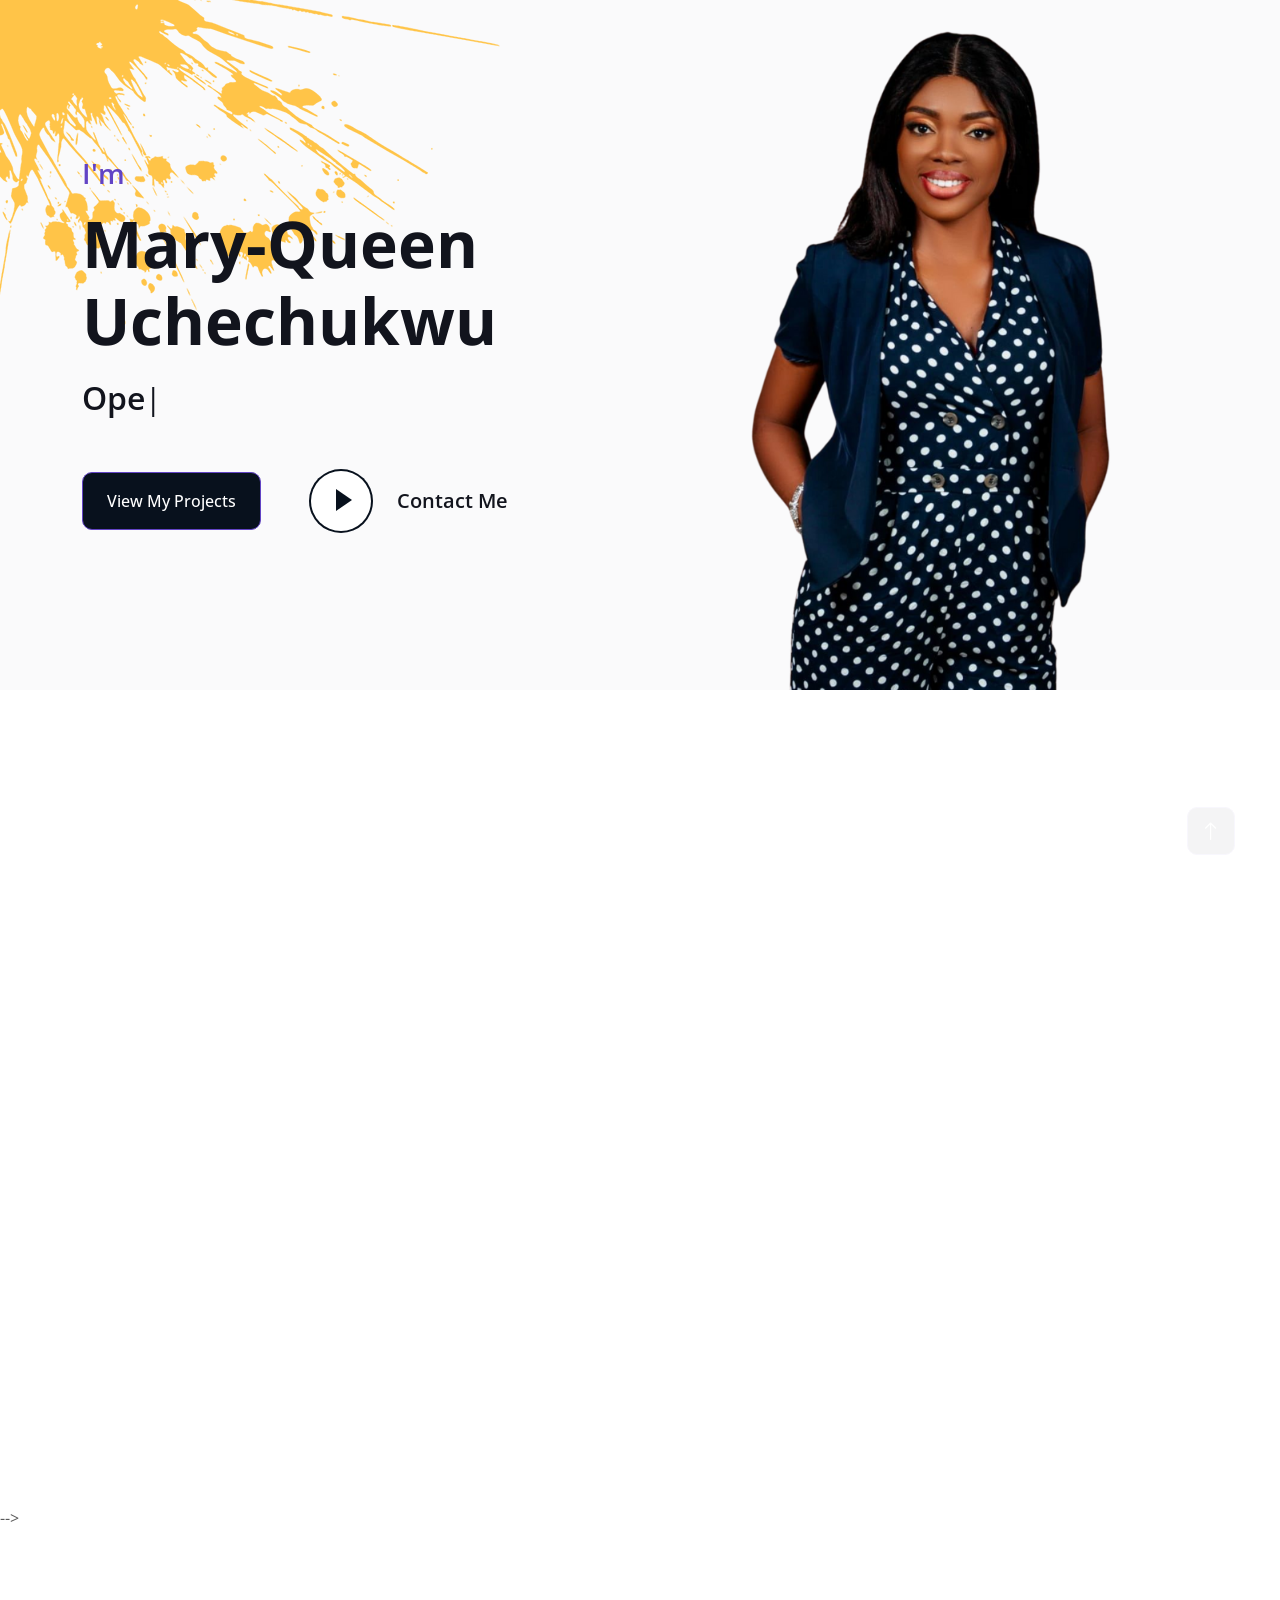
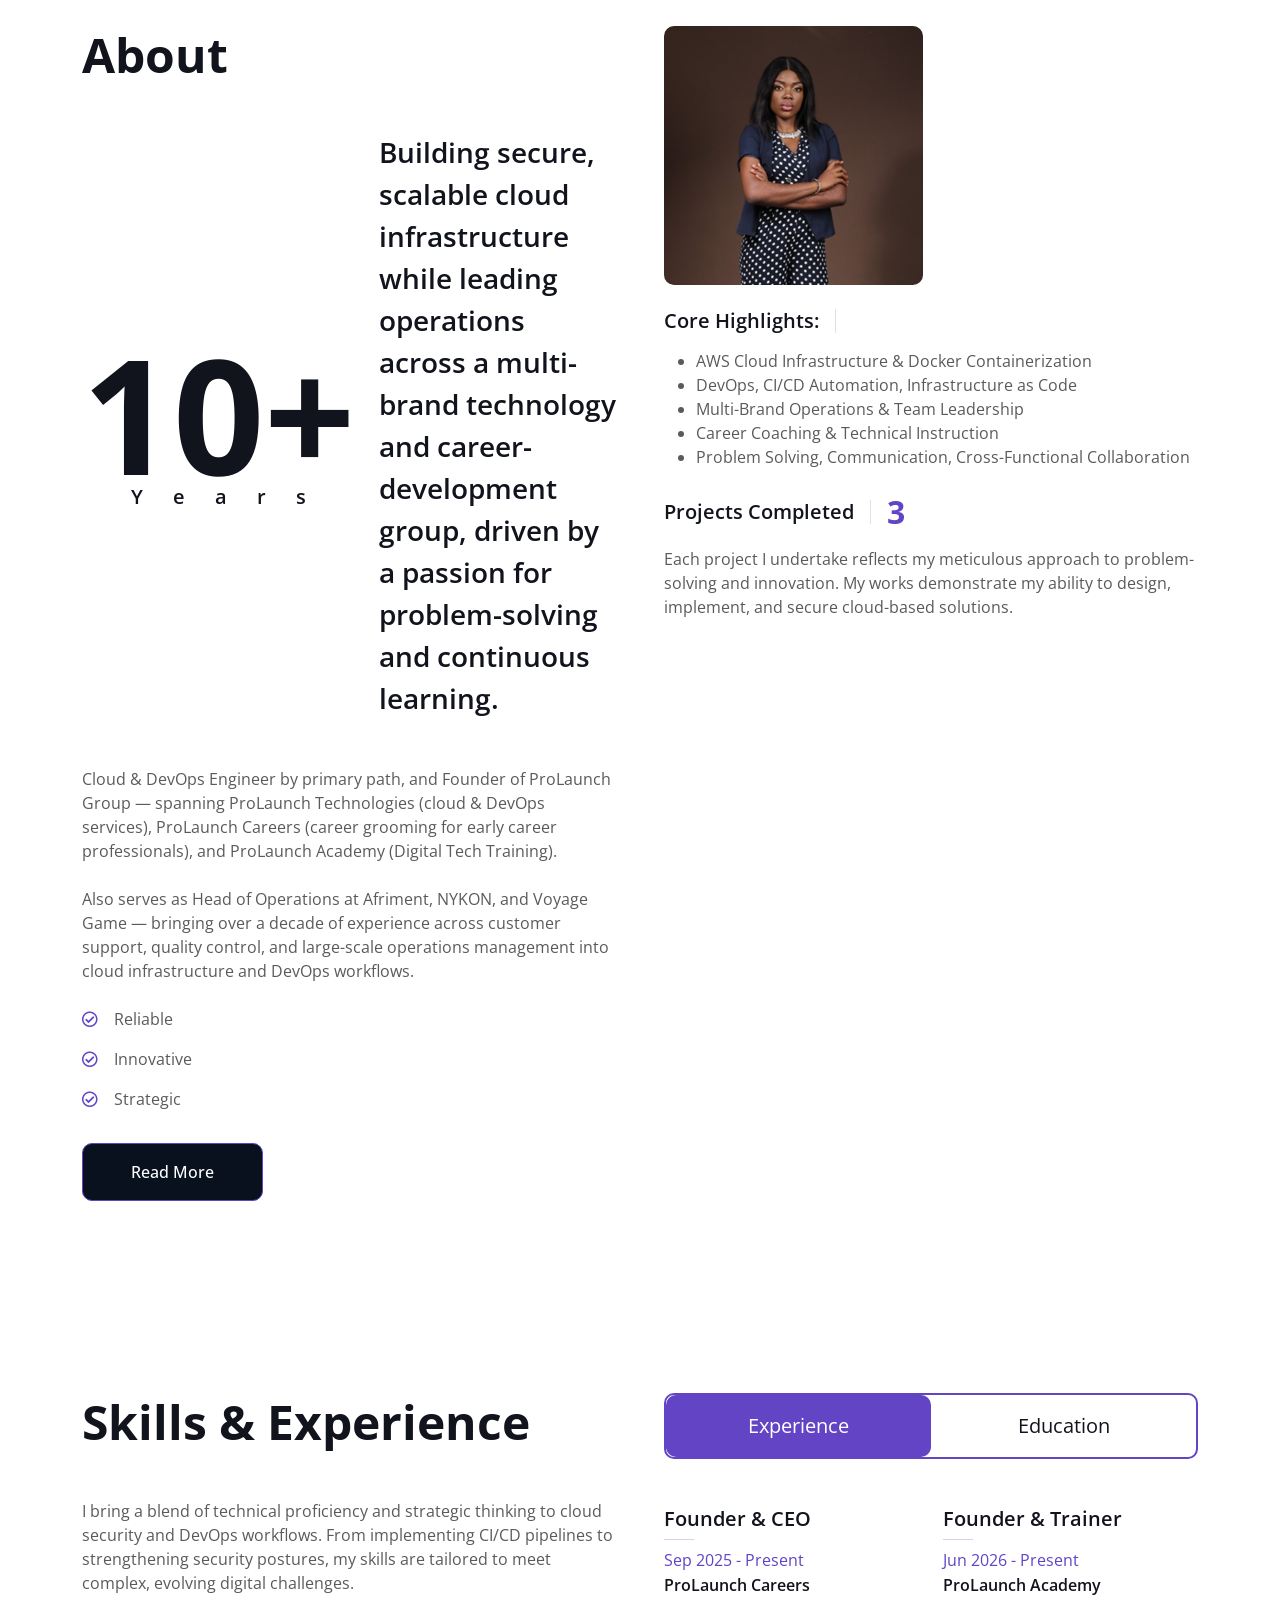
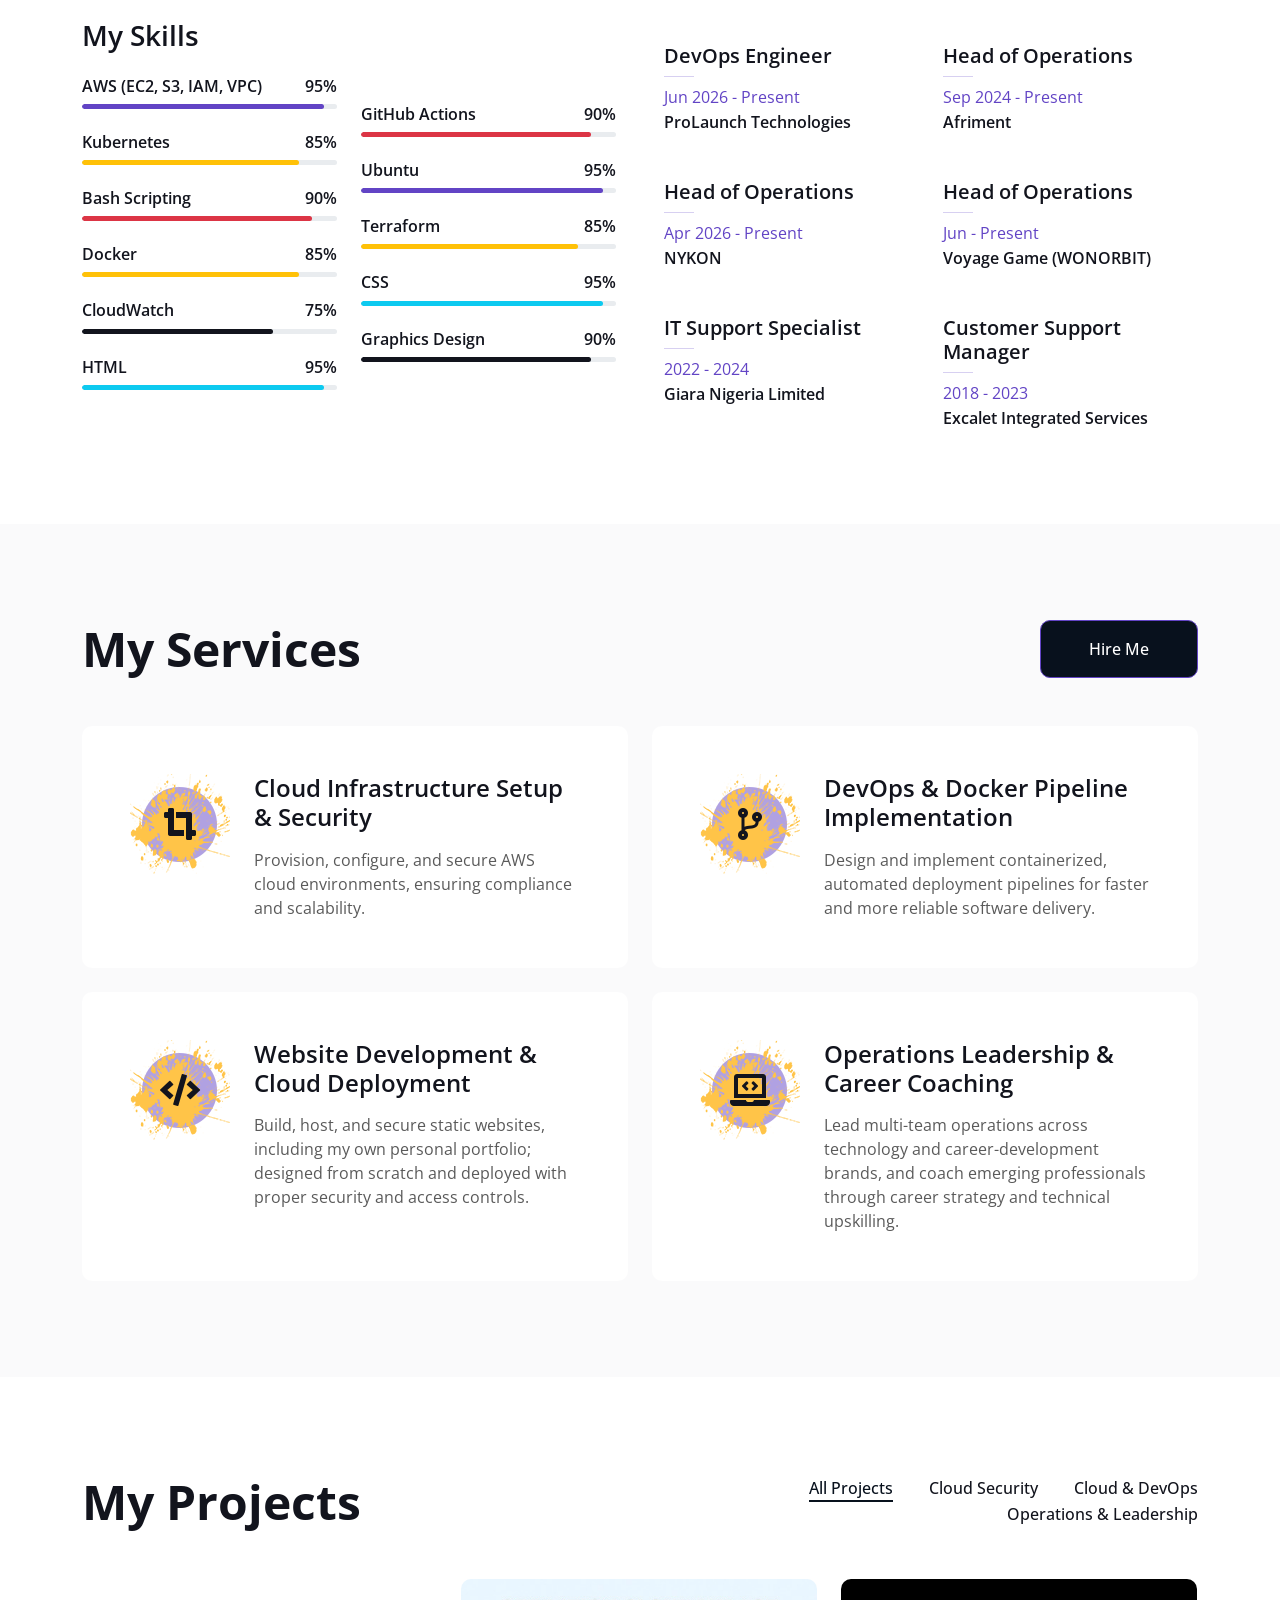
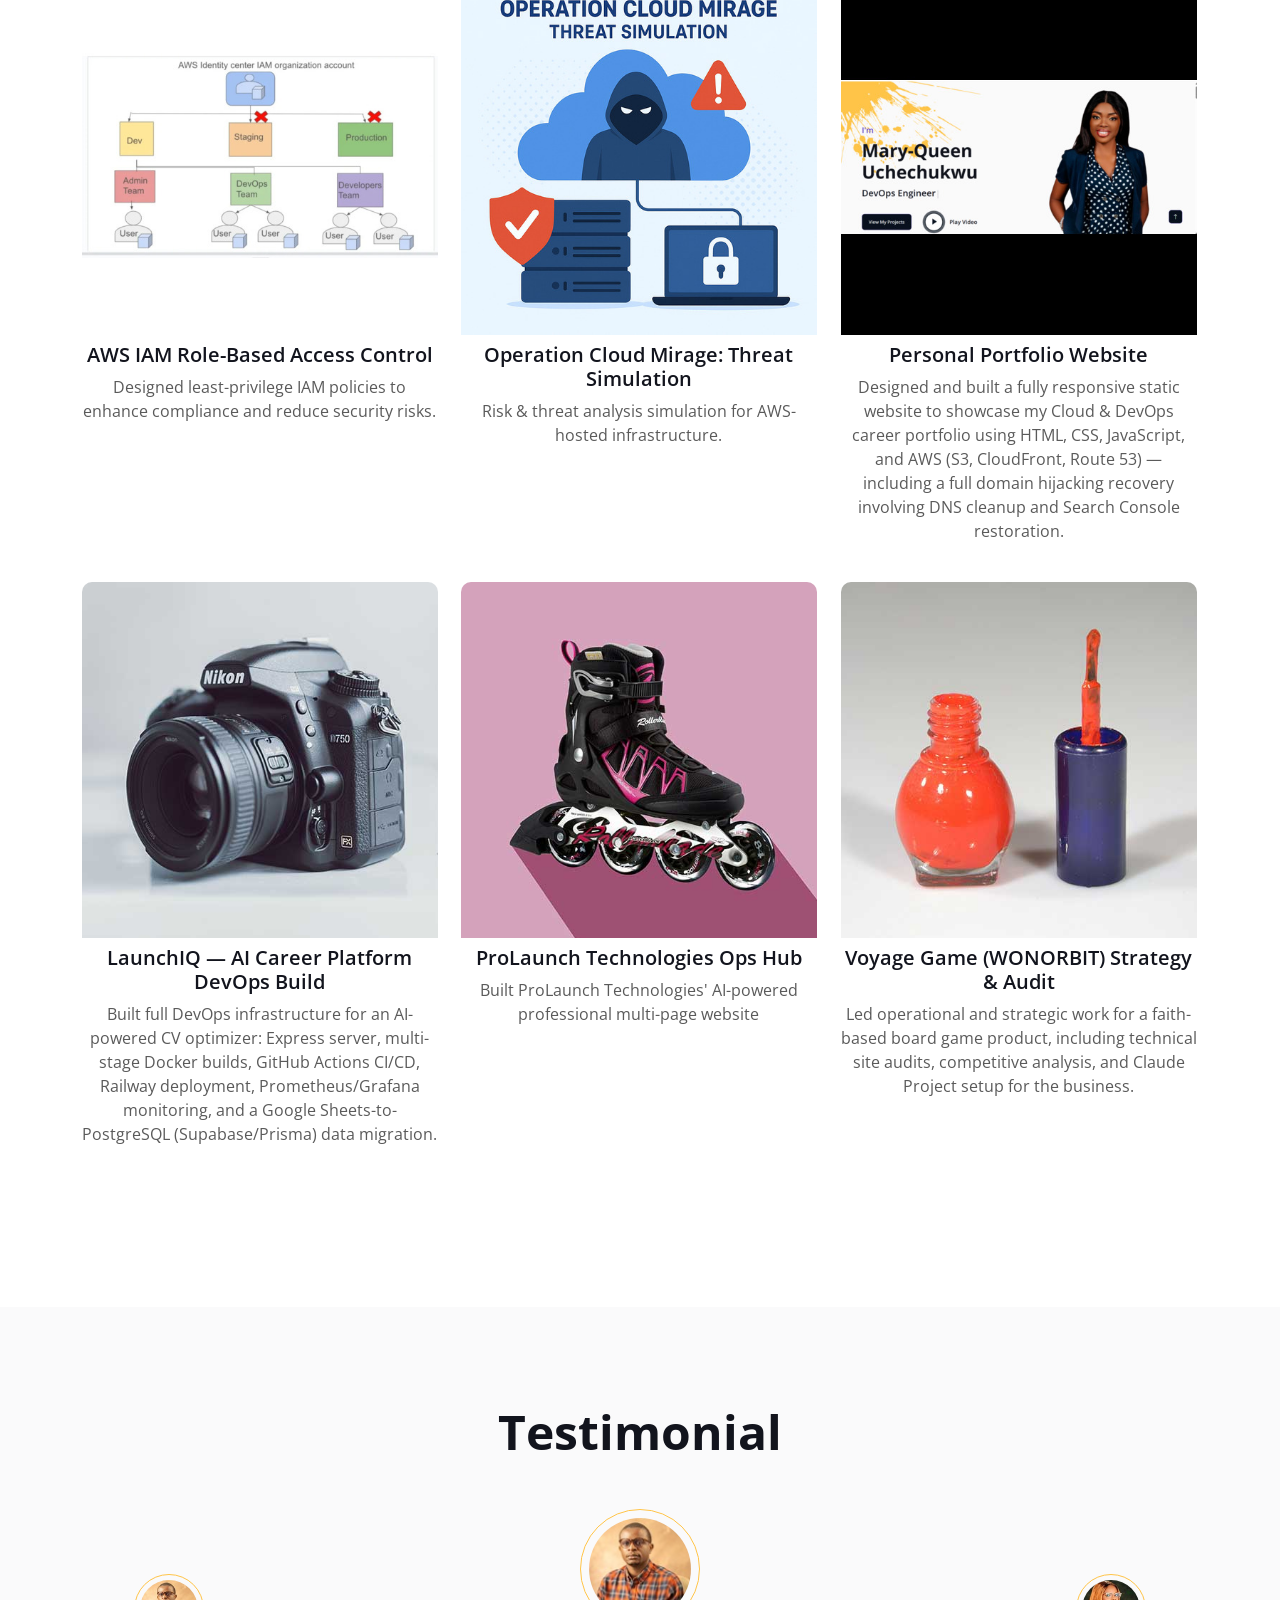
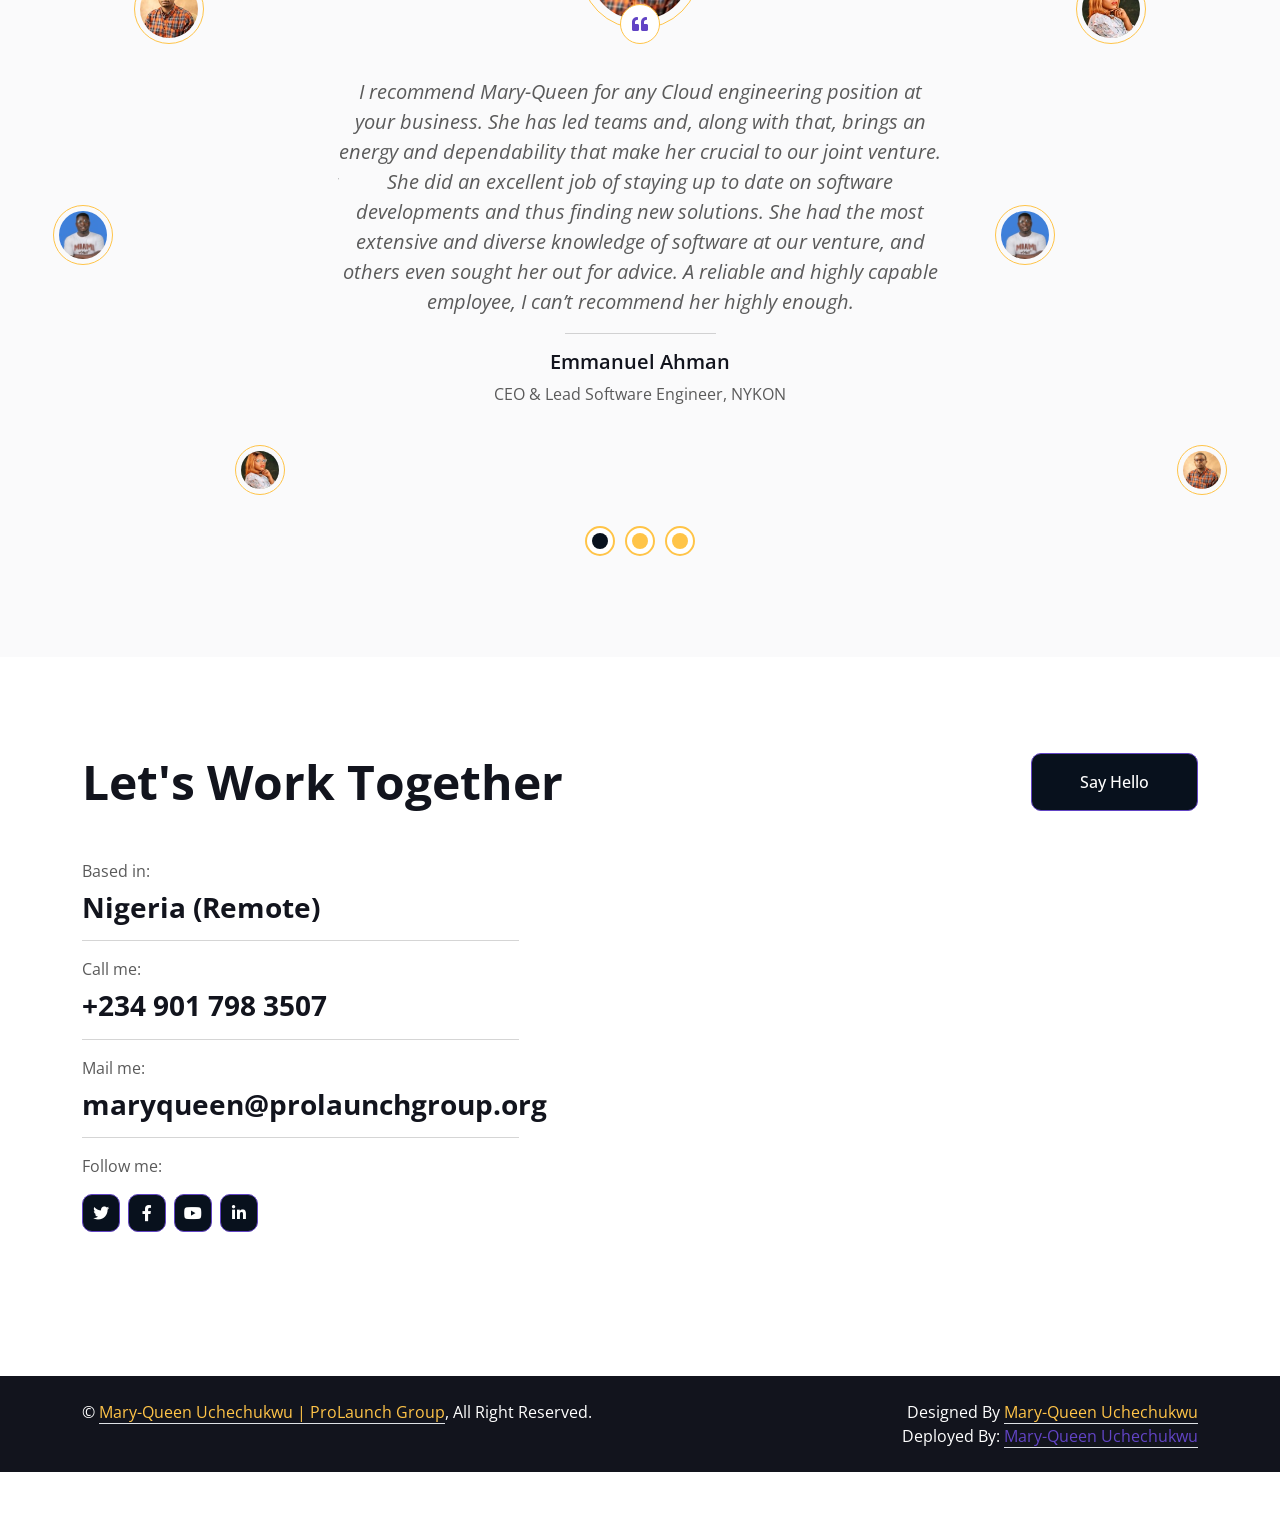
==== commit 2dc06f88: "Update job titles and descriptions in index.html" ====
--- a/index.html
+++ b/index.html
@@ -79,15 +79,15 @@
                     <h3 class="text-primary mb-3">I'm</h3>
                     <h1 class="display-3 mb-3">Mary-Queen Uchechukwu</h1>
                     <h2 class="typed-text-output d-inline"></h2>
-                    <div class="typed-text d-none">Cloud & DevOps Engineer, Founder of ProLaunch Group, Head of Operations, Career Grooming Coach, Cloud Security Specialist, Web Designer</div>
+                    <div class="typed-text d-none">Cloud & DevOps Engineer, Operations Lead, Career Grooming Coach</div>
                     <div class="d-flex align-items-center pt-5">
                         <a href="#project" class="btn btn-primary py-3 px-4 me-5">View My Projects</a>
                         <!-- data-src="https://www.youtube.com/embed/DWRcNpR6Kdc" data-bs-target="#videoModal" -->
                         <button type="button" class="btn-play" data-bs-toggle="modal">
                             <span></span>
                         </button>
-                        <a class="ms-4 mb-0 d-none d-sm-block h5" href="https://form.typeform.com/to/tjF3PEjZ" target="_blank">Hire Me</a>
-                        <!-- h5 class="ms-4 mb-0 d-none d-sm-block">Hire Me</h5 -->
+                        <a class="ms-4 mb-0 d-none d-sm-block h5" href="https://form.typeform.com/to/tjF3PEjZ" target="_blank">Contact Me</a>
+                        <!-- h5 class="ms-4 mb-0 d-none d-sm-block">Contact Me</h5 -->
                     </div>
                 </div>
                 <div class="col-lg-6">
@@ -100,6 +100,7 @@
 
 
     <!-- Video Modal Start -->
+    <!--
     <div class="modal modal-video fade" id="videoModal" tabindex="-1" aria-labelledby="exampleModalLabel" aria-hidden="true">
         <div class="modal-dialog">
             <div class="modal-content rounded-0">
@@ -117,6 +118,7 @@
             </div>
         </div>
     </div>
+    -->
     <!-- Video Modal End -->
 
 
@@ -133,8 +135,8 @@
                         </div>
                         <h3 class="lh-base mb-0">Building secure, scalable cloud infrastructure while leading operations across a multi-brand technology and career-development group, driven by a passion for problem-solving and continuous learning.</h3>
                     </div>
-                    <p class="mb-4">Cloud & DevOps Engineer by primary path, and Founder of ProLaunch Group — spanning ProLaunch Technologies (cloud & DevOps services), ProLaunch Careers (AI-powered career tools for African job seekers), and ProLaunch Academy (Cloud Engineering & Email Marketing instruction).</p>
-                    <p class="mb-4">Also serves as Head of Operations at Afriment, Nykon, and Voyage Game — bringing over a decade of experience across customer support, quality control, and large-scale operations management into cloud infrastructure and DevOps workflows.</p>
+                    <p class="mb-4">Cloud & DevOps Engineer by primary path, and Founder of ProLaunch Group — spanning ProLaunch Technologies (cloud & DevOps services), ProLaunch Careers (career grooming for early career professionals), and ProLaunch Academy (Digital Tech Training).</p>
+                    <p class="mb-4">Also serves as Head of Operations at Afriment, NYKON, and Voyage Game — bringing over a decade of experience across customer support, quality control, and large-scale operations management into cloud infrastructure and DevOps workflows.</p>
                     <p class="mb-3"><i class="far fa-check-circle text-primary me-3"></i>Reliable</p>
                     <p class="mb-3"><i class="far fa-check-circle text-primary me-3"></i>Innovative</p>
                     <p class="mb-3"><i class="far fa-check-circle text-primary me-3"></i>Strategic</p>
@@ -306,37 +308,37 @@
                                 <div class="col-sm-6">
                                     <h5>Founder & CEO</h5>
                                     <hr class="text-primary my-2">
-                                    <p class="text-primary mb-1">2024 - Present</p>
+                                    <p class="text-primary mb-1">Sep 2025 - Present</p>
                                     <h6 class="mb-0">ProLaunch Careers</h6>
                                 </div>
                                 <div class="col-sm-6">
-                                    <h5>Founder & Instructor</h5>
-                                    <hr class="text-primary my-2">
-                                    <p class="text-primary mb-1">2024 - Present</p>
+                                    <h5>Founder & Trainer</h5>
+                                    <hr class="text-primary my-2">
+                                    <p class="text-primary mb-1">Jun 2026 - Present</p>
                                     <h6 class="mb-0">ProLaunch Academy</h6>
                                 </div>
                                 <div class="col-sm-6">
                                     <h5>DevOps Engineer</h5>
                                     <hr class="text-primary my-2">
-                                    <p class="text-primary mb-1">2024 - Present</p>
+                                    <p class="text-primary mb-1">Jun 2026 - Present</p>
                                     <h6 class="mb-0">ProLaunch Technologies</h6>
                                 </div>
                                 <div class="col-sm-6">
                                     <h5>Head of Operations</h5>
                                     <hr class="text-primary my-2">
-                                    <p class="text-primary mb-1">2024 - Present</p>
+                                    <p class="text-primary mb-1">Sep 2024 - Present</p>
                                     <h6 class="mb-0">Afriment</h6>
                                 </div>
                                 <div class="col-sm-6">
                                     <h5>Head of Operations</h5>
                                     <hr class="text-primary my-2">
-                                    <p class="text-primary mb-1">2024 - Present</p>
-                                    <h6 class="mb-0">Nykon</h6>
+                                    <p class="text-primary mb-1">Apr 2026 - Present</p>
+                                    <h6 class="mb-0">NYKON</h6>
                                 </div>
                                 <div class="col-sm-6">
                                     <h5>Head of Operations</h5>
                                     <hr class="text-primary my-2">
-                                    <p class="text-primary mb-1">2024 - Present</p>
+                                    <p class="text-primary mb-1">Jun - Present</p>
                                     <h6 class="mb-0">Voyage Game (WONORBIT)</h6>
                                 </div>
                                 <div class="col-sm-6">
@@ -358,19 +360,19 @@
                                 <div class="col-sm-6">
                                     <h5>Postgraduate Diploma in Information Technology</h5>
                                     <hr class="text-primary my-2">
-                                    <p class="text-primary mb-1">2025 - Present</p>
+                                    <p class="text-primary mb-1">2026</p>
                                     <h6 class="mb-0">National Open University of Nigeria (NOUN)</h6>
                                 </div>
                                 <div class="col-sm-6">
                                     <h5>Cloud Security/DevOps Engineering</h5>
                                     <hr class="text-primary my-2">
-                                    <p class="text-primary mb-1">2023 - 2025</p>
+                                    <p class="text-primary mb-1">2025</p>
                                     <h6 class="mb-0">Digital Witch Training Inc.</h6>
                                 </div>
                                 <div class="col-sm-6">
                                     <h5>BSc. in Microbiology</h5>
                                     <hr class="text-primary my-2">
-                                    <p class="text-primary mb-1">2011 - 2015</p>
+                                    <p class="text-primary mb-1">2015</p>
                                     <h6 class="mb-0">Imo State University</h6>
                                 </div>
                             </div>
@@ -520,7 +522,7 @@
                         <figure>
                             <img class="img-fluid" src="img/project-5.jpg" alt="">
                             <figcaption class="text-center mt-2"><h5>ProLaunch Technologies Ops Hub</h5></figcaption>
-                            <p class="text-center mt-2">Built ProLaunch Technologies from the ground up using Afriment Cohort 19 interns as a pioneer team — including a completed 4-week intern program guide and an in-progress Claude AI operations hub.</p>
+                            <p class="text-center mt-2">Built ProLaunch Technologies' AI-powered professional multi-page website</p>
                         </figure>
                         <div class="portfolio-btn">
                             <a class="btn btn-lg-square btn-outline-secondary border-2 mx-1" href="img/project-5.jpg" data-lightbox="portfolio"><i class="fa fa-eye"></i></a>
@@ -642,7 +644,7 @@
                                 A reliable and highly capable employee, I can’t recommend her highly enough.</p>
                             <hr class="w-25 mx-auto">
                             <h5>Emmanuel Ahman</h5>
-                            <span>Senior Frontend Engineer, KIPPA</span>
+                            <span>CEO & Lead Software Engineer, NYKON</span>
                         </div>
                         <div class="testimonial-item text-center">
                             <div class="position-relative mb-5">
@@ -772,4 +774,4 @@
     <script src="js/main.js"></script>
 </body>
 
-</html>+</html>
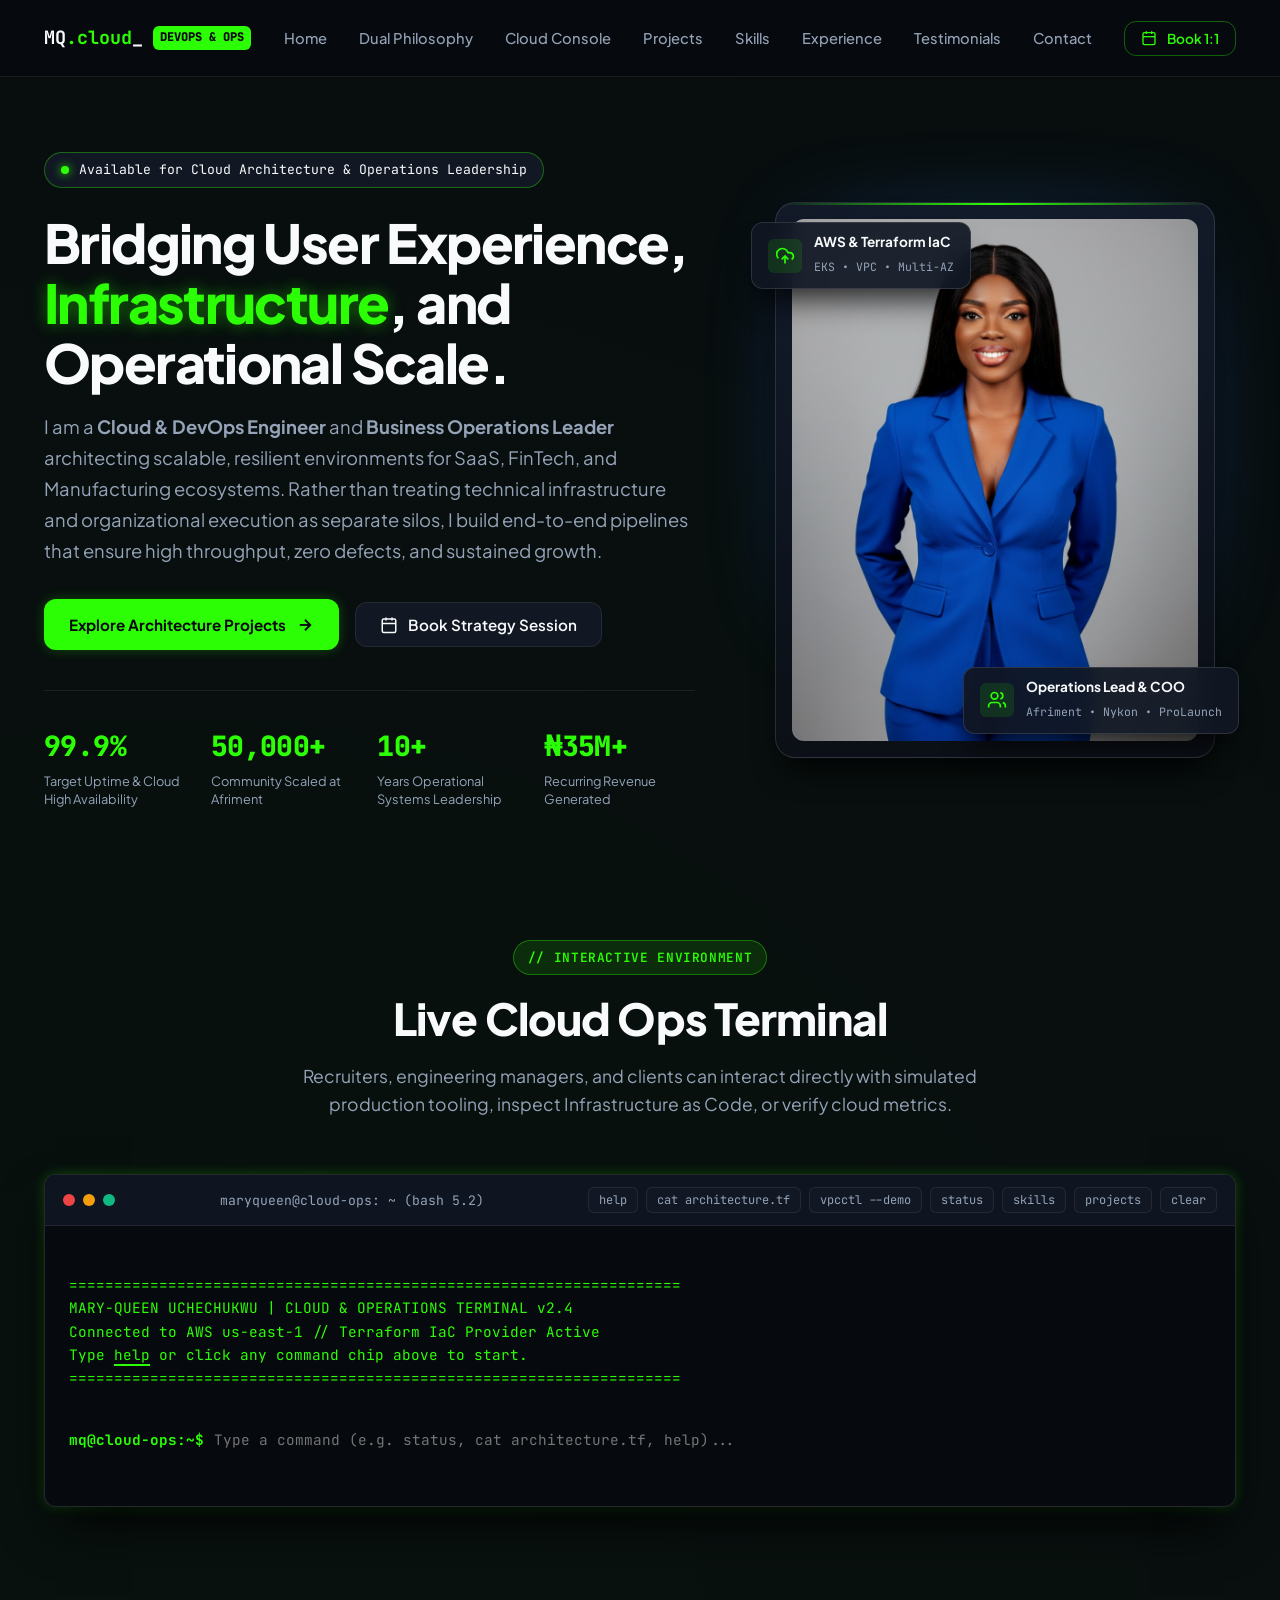
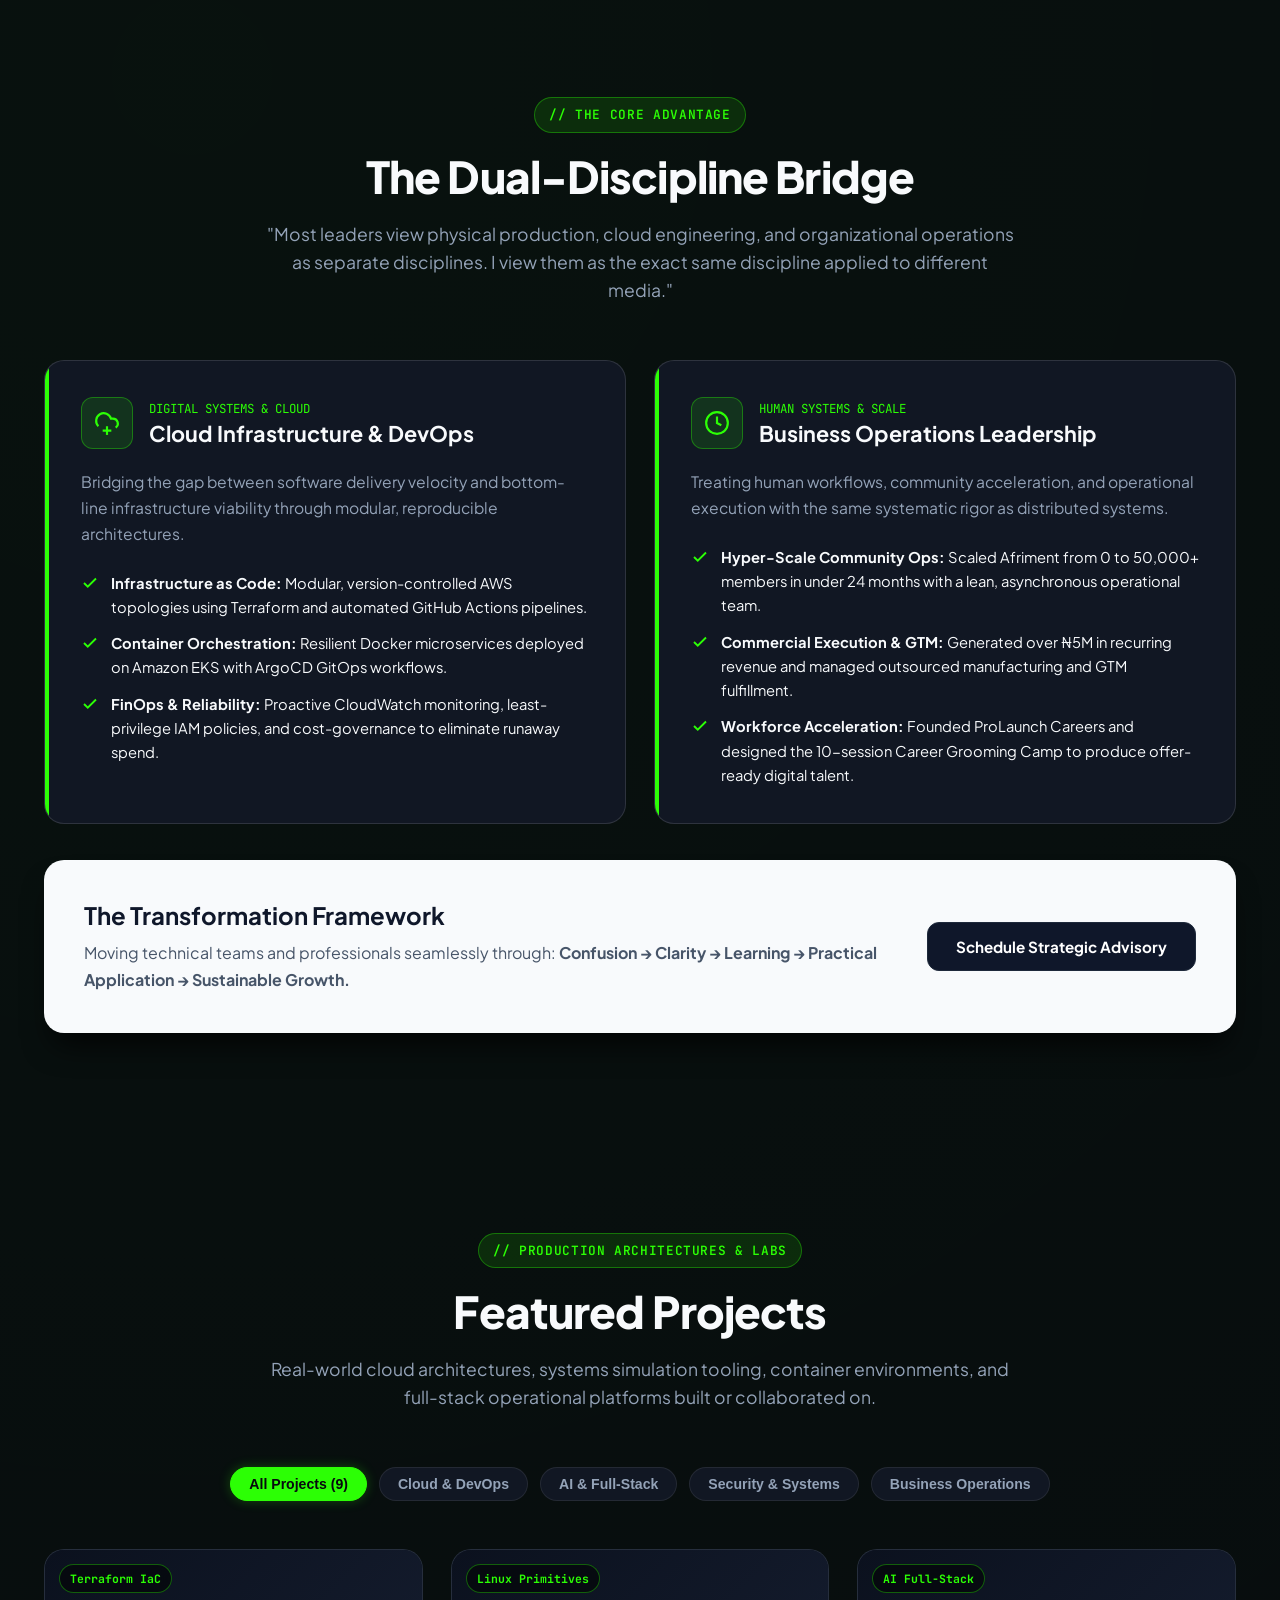
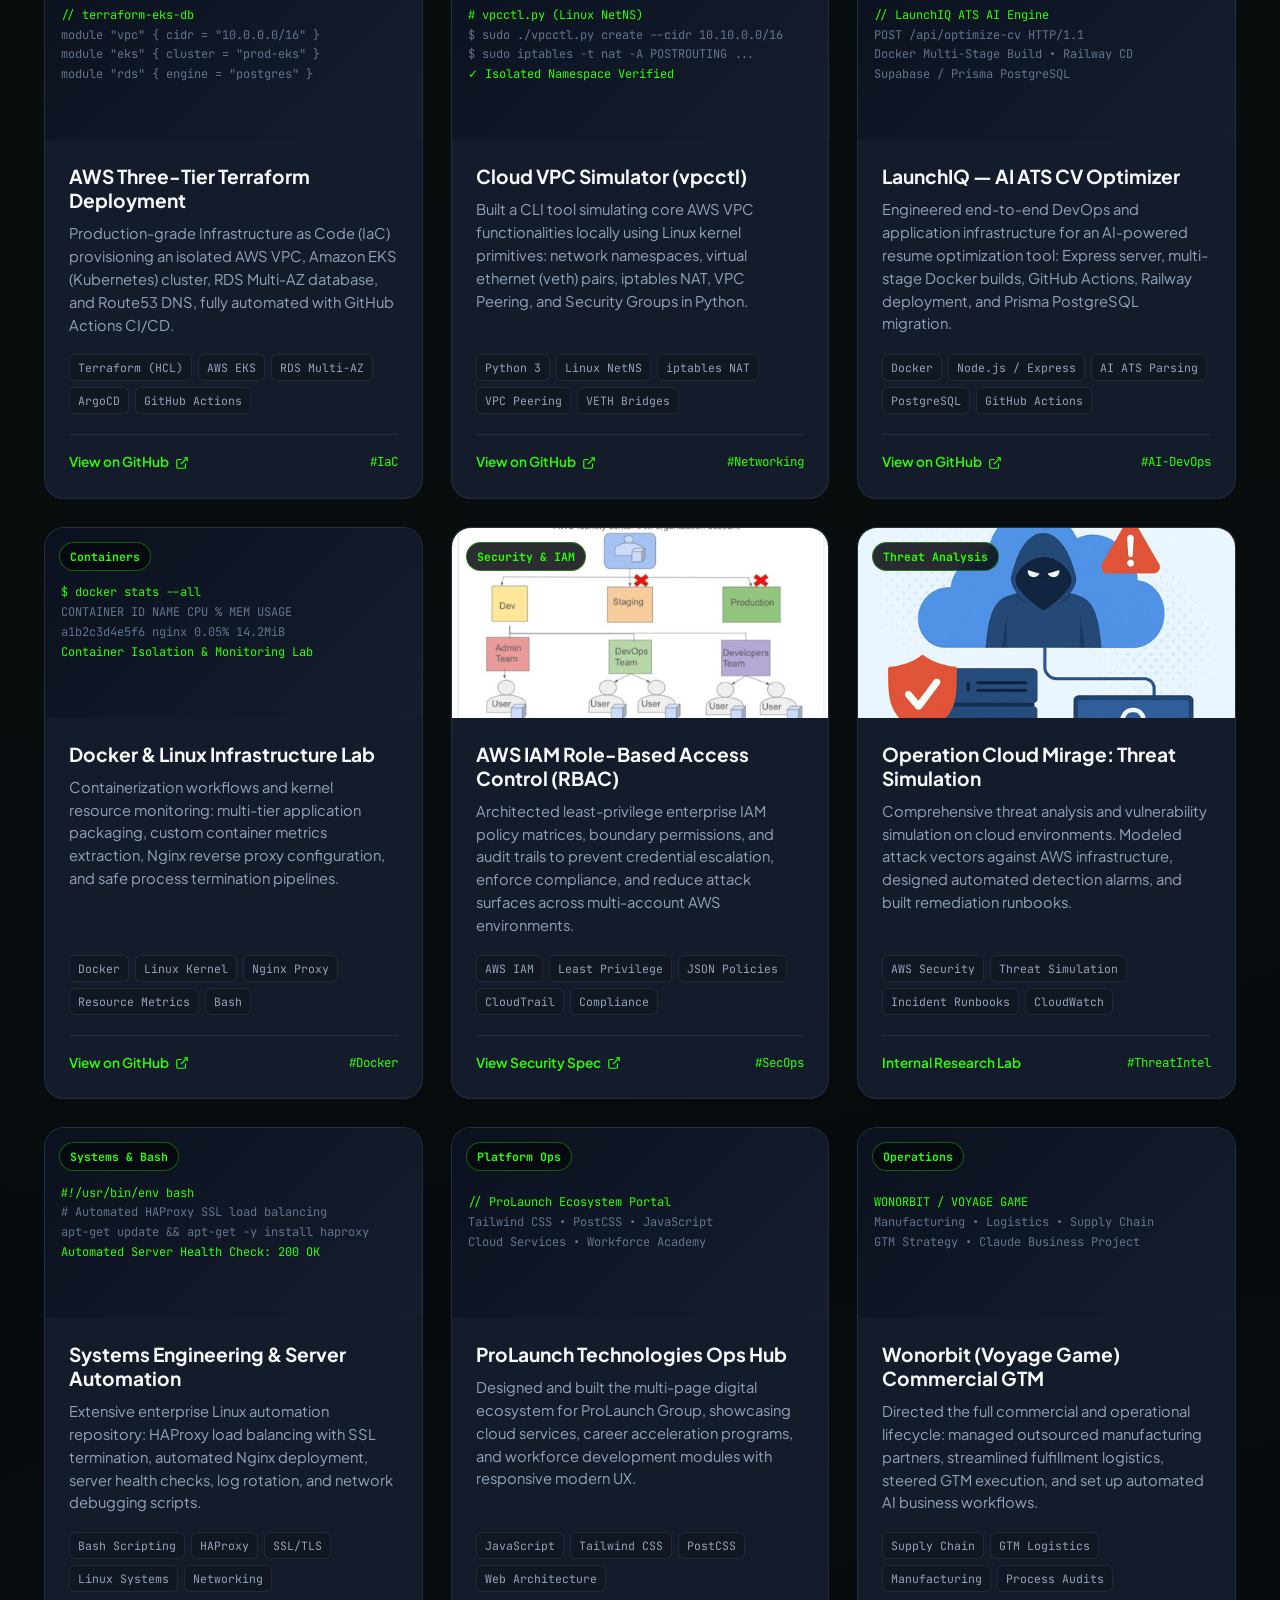
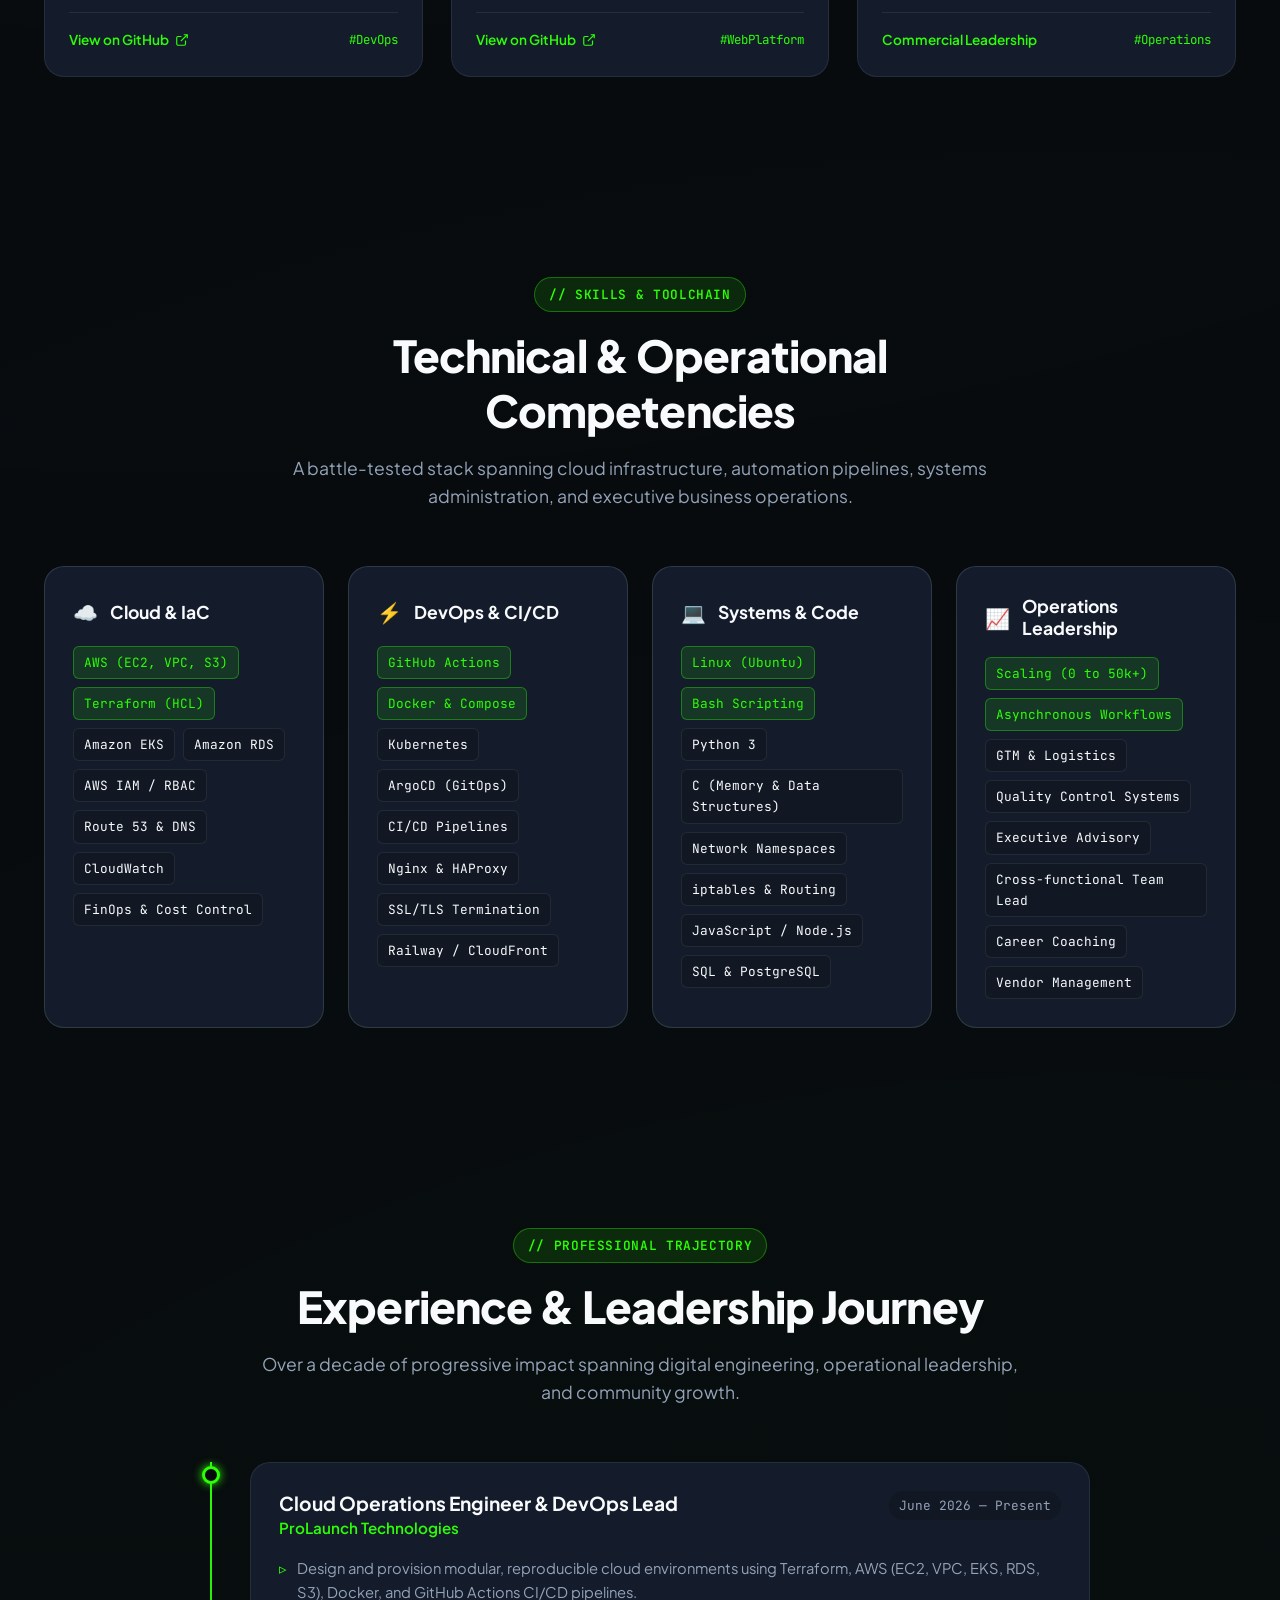
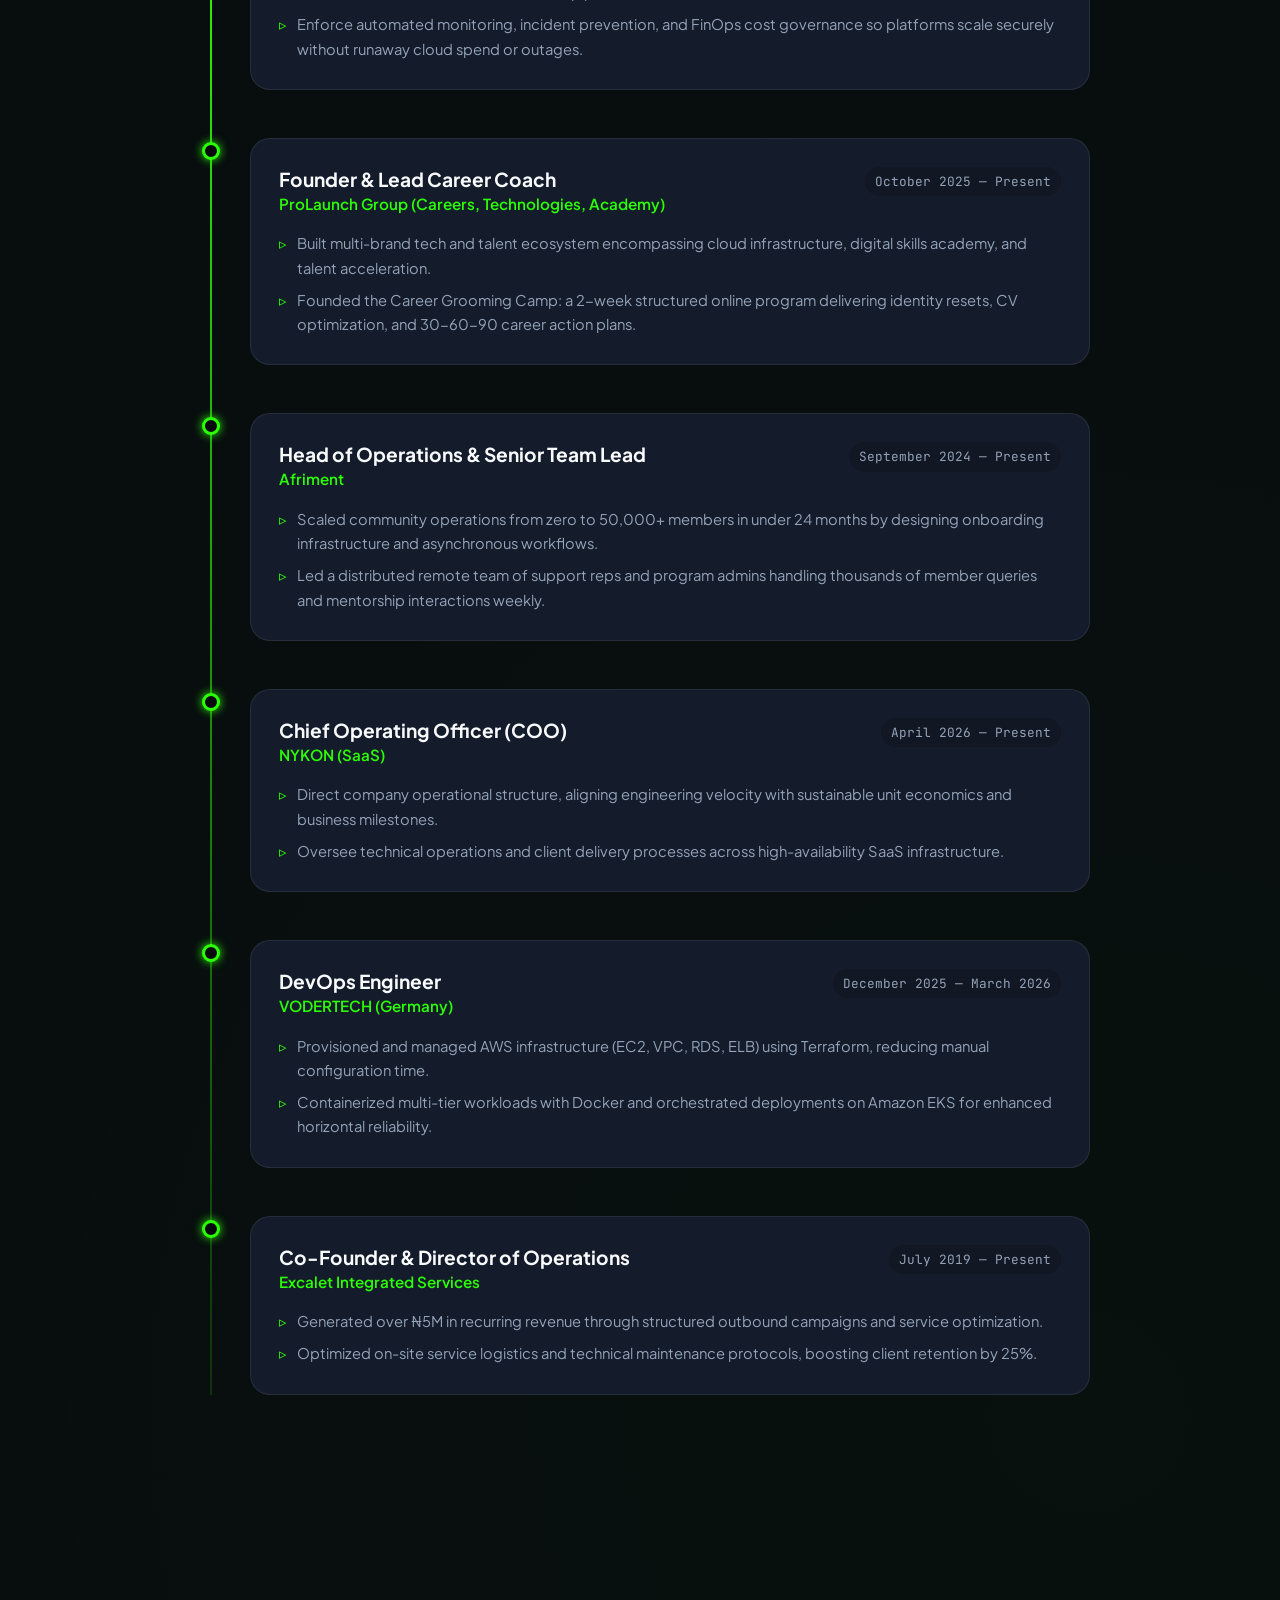
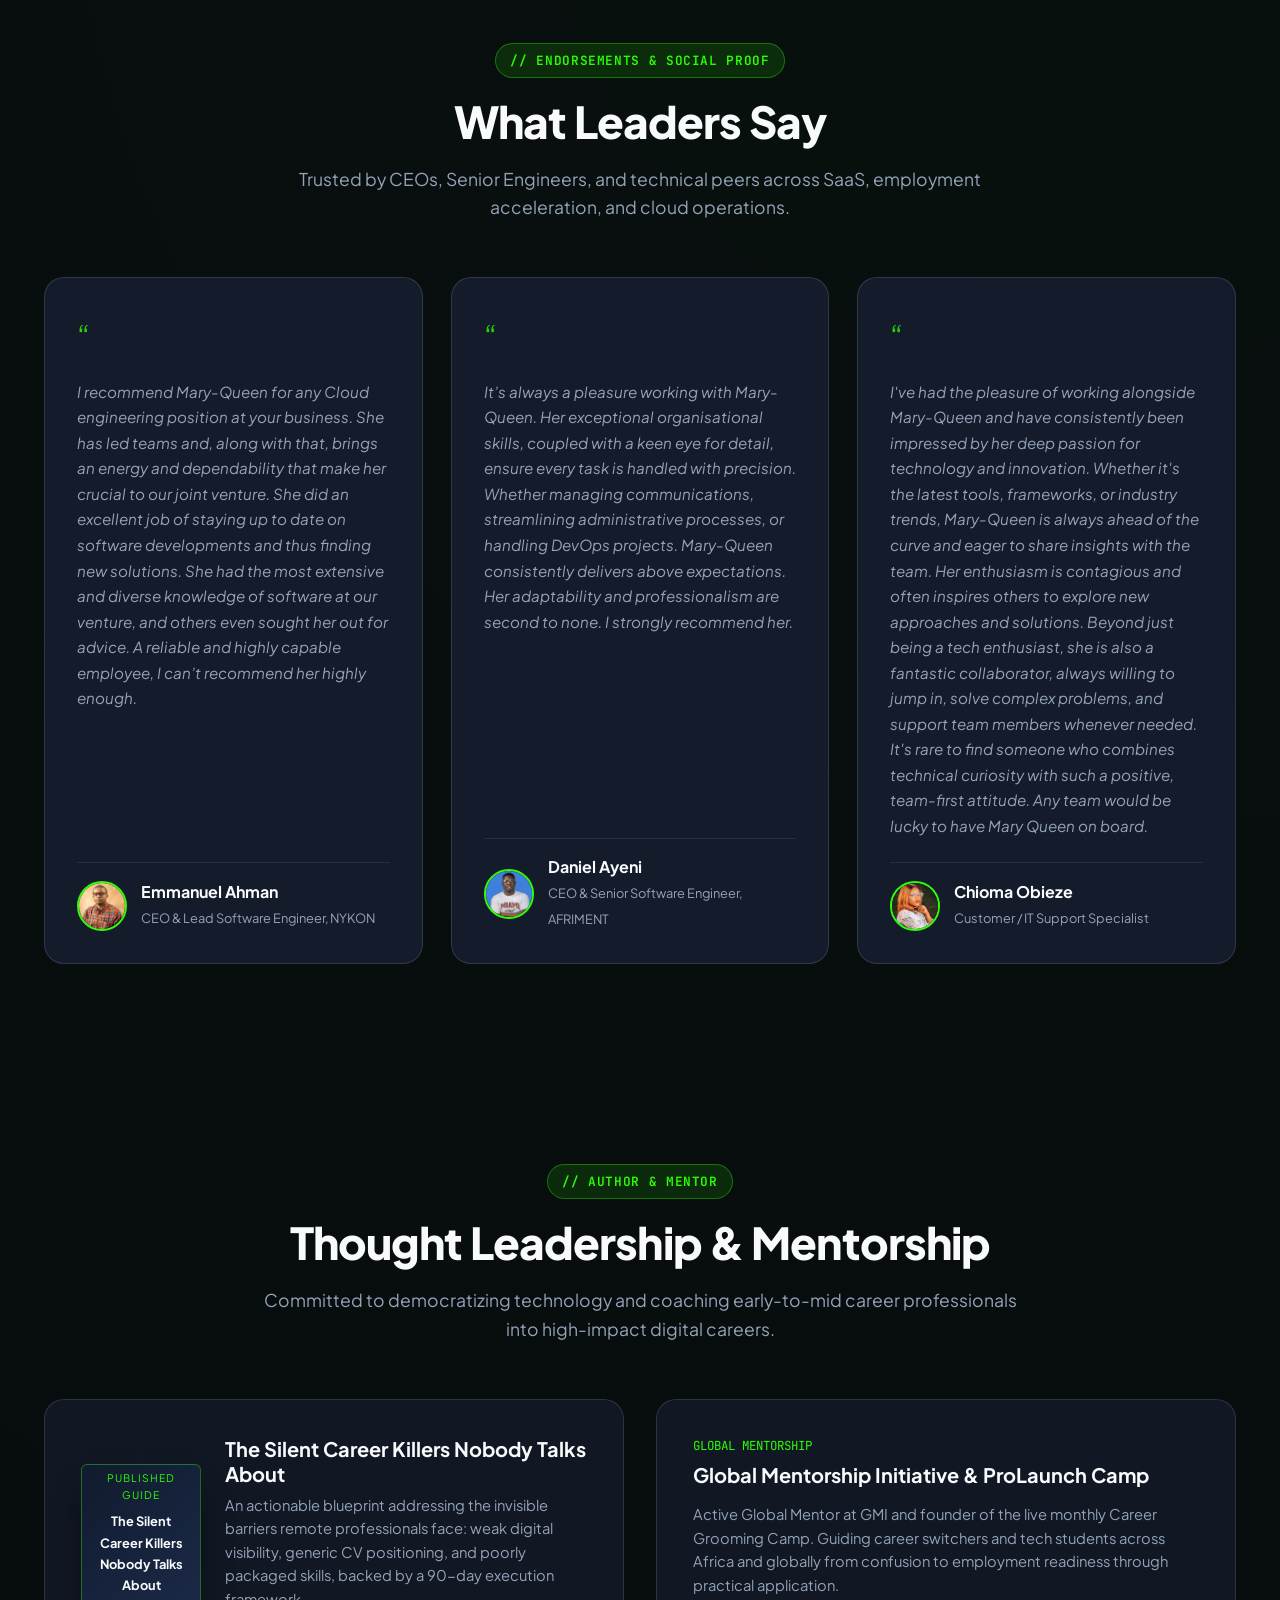
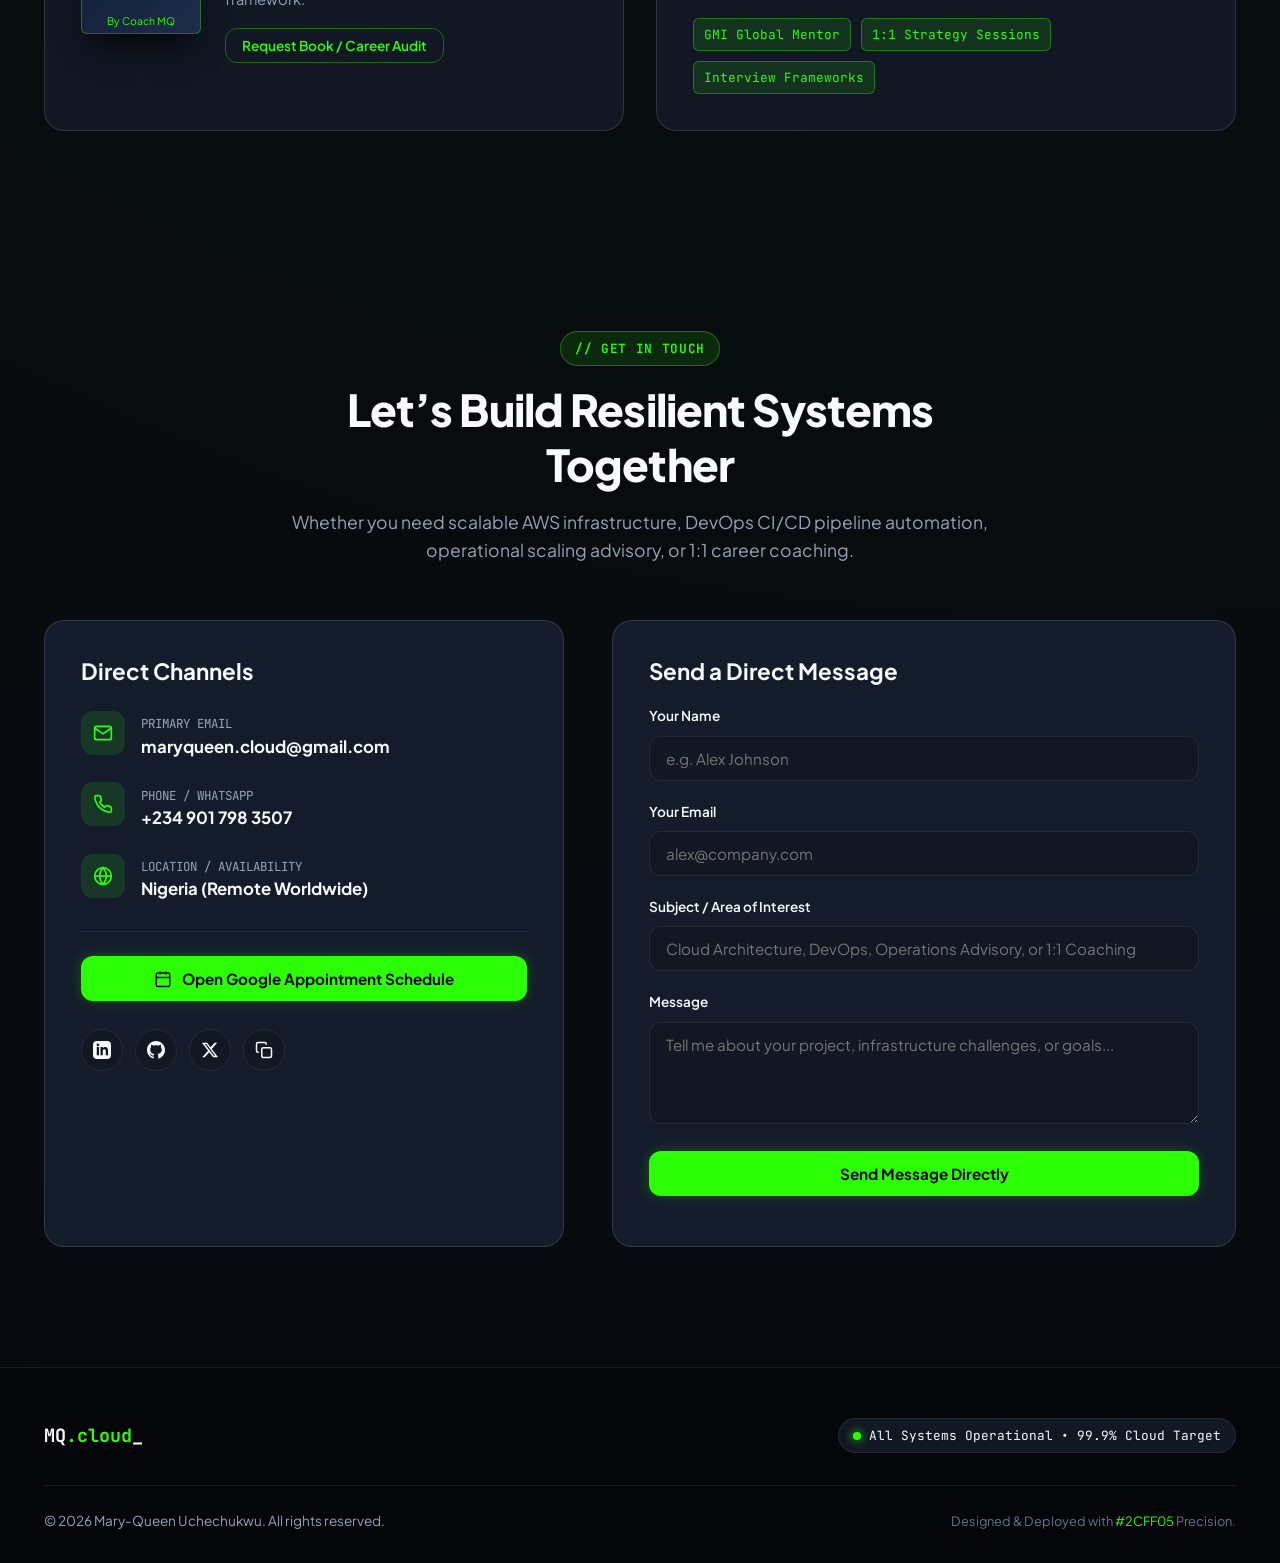
==== commit 5385eb31: "feat: complete modern portfolio overhaul for Mary-Queen Uchechukwu (Cloud/DevOps & Business Operatio" ====
--- a/index.html
+++ b/index.html
@@ -1,777 +1,1108 @@
 <!DOCTYPE html>
 <html lang="en">
-
 <head>
-    <meta charset="utf-8">
-    <title>Mary-Queen Uchechukwu - Cloud & DevOps Engineer | Founder, ProLaunch Group</title>
-    <meta content="width=device-width, initial-scale=1.0" name="viewport">
-    <meta content="" name="keywords">
-    <meta content="" name="description">
-
-    <!-- Favicon -->
-    <link href="img/favicon.ico" rel="icon">
-
-    <!-- Google Web Fonts -->
-    <link rel="preconnect" href="https://fonts.googleapis.com">
-    <link rel="preconnect" href="https://fonts.gstatic.com" crossorigin>
-    <link href="https://fonts.googleapis.com/css2?family=Open+Sans:wght@400;500;600;700;800&display=swap" rel="stylesheet"> 
-
-    <!-- Icon Font Stylesheet -->
-    <link href="https://cdnjs.cloudflare.com/ajax/libs/font-awesome/5.10.0/css/all.min.css" rel="stylesheet">
-    <link href="https://cdn.jsdelivr.net/npm/bootstrap-icons@1.4.1/font/bootstrap-icons.css" rel="stylesheet">
-
-    <!-- Libraries Stylesheet -->
-    <link href="lib/animate/animate.min.css" rel="stylesheet">
-    <link href="lib/lightbox/css/lightbox.min.css" rel="stylesheet">
-    <link href="lib/owlcarousel/assets/owl.carousel.min.css" rel="stylesheet">
-
-    <!-- Customized Bootstrap Stylesheet -->
-    <link href="css/bootstrap.min.css" rel="stylesheet">
-
-    <!-- Template Stylesheet -->
-    <link href="css/style.css" rel="stylesheet">
+  <meta charset="UTF-8">
+  <meta name="viewport" content="width=device-width, initial-scale=1.0">
+  <title>Mary-Queen Uchechukwu | Cloud/DevOps Engineer & Business Operations Leader</title>
+  <meta name="description" content="Official portfolio of Mary-Queen Uchechukwu. Cloud & DevOps Engineer, Systems Strategist, and Business Operations Leader architecting scalable, resilient solutions for SaaS, FinTech, and Manufacturing ecosystems.">
+  <meta name="keywords" content="Mary-Queen Uchechukwu, Coach MQ, Cloud Engineer, DevOps Engineer, AWS, Terraform, Docker, Kubernetes, Business Operations, Afriment, ProLaunch Group">
+  <meta name="author" content="Mary-Queen Uchechukwu">
+
+  <!-- Open Graph / Social Sharing -->
+  <meta property="og:type" content="website">
+  <meta property="og:title" content="Mary-Queen Uchechukwu | Cloud/DevOps Engineer & Business Operations Leader">
+  <meta property="og:description" content="Bridging user experience, infrastructure, and operational scale. Over a decade operating at the intersection of digital infrastructure and human systems.">
+  <meta property="og:image" content="assets/img/new-profile.png">
+  <meta name="twitter:card" content="summary_large_image">
+  <meta name="twitter:creator" content="@kweenshaly">
+
+  <!-- SVG Favicon with Brand Accent -->
+  <link rel="icon" type="image/svg+xml" href="data:image/svg+xml,<svg xmlns='http://www.w3.org/2000/svg' viewBox='0 0 100 100'><rect width='100' height='100' rx='20' fill='%23080B10'/><text x='50%' y='62%' font-family='sans-serif' font-weight='800' font-size='46' fill='%232CFF05' text-anchor='middle'>MQ</text></svg>">
+
+  <!-- Stylesheet -->
+  <link rel="stylesheet" href="assets/css/style.css">
 </head>
-
-<body data-bs-spy="scroll" data-bs-target=".navbar" data-bs-offset="51">
-    <!-- Spinner Start -->
-    <div id="spinner" class="show bg-white position-fixed translate-middle w-100 vh-100 top-50 start-50 d-flex align-items-center justify-content-center">
-        <div class="spinner-border text-primary" style="width: 3rem; height: 3rem;" role="status">
-            <span class="sr-only">Loading...</span>
-        </div>
+<body>
+
+  <!-- ==========================================================================
+       STICKY NAVIGATION BAR
+       ========================================================================== -->
+  <nav class="navbar">
+    <div class="container nav-container">
+      <a href="#hero" class="brand-logo">
+        <span>MQ<span class="neon-text">.cloud</span>_</span>
+        <span class="brand-badge">DEVOPS & OPS</span>
+      </a>
+
+      <ul class="nav-links">
+        <li><a href="#hero" class="nav-link active">Home</a></li>
+        <li><a href="#philosophy" class="nav-link">Dual Philosophy</a></li>
+        <li><a href="#terminal" class="nav-link">Cloud Console</a></li>
+        <li><a href="#projects" class="nav-link">Projects</a></li>
+        <li><a href="#skills" class="nav-link">Skills</a></li>
+        <li><a href="#experience" class="nav-link">Experience</a></li>
+        <li><a href="#testimonials" class="nav-link">Testimonials</a></li>
+        <li><a href="#contact" class="nav-link">Contact</a></li>
+      </ul>
+
+      <div class="nav-actions">
+        <button class="btn btn-outline-neon btn-sm open-booking-modal">
+          <svg width="16" height="16" viewBox="0 0 24 24" fill="none" stroke="currentColor" stroke-width="2"><rect x="3" y="4" width="18" height="18" rx="2" ry="2"></rect><line x1="16" y1="2" x2="16" y2="6"></line><line x1="8" y1="2" x2="8" y2="6"></line><line x1="3" y1="10" x2="21" y2="10"></line></svg>
+          Book 1:1
+        </button>
+        <button class="mobile-toggle" id="mobileToggle" aria-label="Toggle Navigation">
+          <svg width="24" height="24" viewBox="0 0 24 24" fill="none" stroke="currentColor" stroke-width="2"><line x1="3" y1="12" x2="21" y2="12"></line><line x1="3" y1="6" x2="21" y2="6"></line><line x1="3" y1="18" x2="21" y2="18"></line></svg>
+        </button>
+      </div>
     </div>
-    <!-- Spinner End -->
-
-
-    <!-- Navbar Start -->
-    <nav class="navbar navbar-expand-lg bg-white navbar-light fixed-top shadow py-lg-0 px-4 px-lg-5 wow fadeIn" data-wow-delay="0.1s">
-        <a href="index.html" class="navbar-brand d-block d-lg-none">
-            <h1 class="text-primary fw-bold m-0">My Portfolio</h1>
+  </nav>
+
+  <!-- Mobile Drawer -->
+  <div class="mobile-drawer" id="mobileDrawer">
+    <a href="#hero" class="nav-link">Home</a>
+    <a href="#philosophy" class="nav-link">Dual Philosophy</a>
+    <a href="#terminal" class="nav-link">Cloud Console</a>
+    <a href="#projects" class="nav-link">Featured Projects</a>
+    <a href="#skills" class="nav-link">Technical Toolchain</a>
+    <a href="#experience" class="nav-link">Career Journey</a>
+    <a href="#testimonials" class="nav-link">Testimonials</a>
+    <a href="#contact" class="nav-link">Contact & Book</a>
+    <button class="btn btn-primary open-booking-modal" style="margin-top: 16px;">Schedule Google Appointment</button>
+  </div>
+
+  <!-- ==========================================================================
+       HERO SECTION
+       ========================================================================== -->
+  <header class="hero" id="hero">
+    <div class="container hero-grid">
+      <div class="hero-content">
+        <div class="hero-status">
+          <span class="pulse-dot"></span>
+          <span>Available for Cloud Architecture & Operations Leadership</span>
+        </div>
+
+        <h1 class="hero-title">
+          Bridging User Experience, <span class="neon-text neon-glow">Infrastructure</span>, and Operational Scale.
+        </h1>
+
+        <p class="hero-subtitle">
+          I am a <strong>Cloud & DevOps Engineer</strong> and <strong>Business Operations Leader</strong> architecting 
+          scalable, resilient environments for SaaS, FinTech, and Manufacturing ecosystems. Rather than treating technical 
+          infrastructure and organizational execution as separate silos, I build end-to-end pipelines that ensure high 
+          throughput, zero defects, and sustained growth.
+        </p>
+
+        <div class="hero-actions">
+          <a href="#projects" class="btn btn-primary">
+            Explore Architecture Projects
+            <svg width="18" height="18" viewBox="0 0 24 24" fill="none" stroke="currentColor" stroke-width="2.5"><line x1="5" y1="12" x2="19" y2="12"></line><polyline points="12 5 19 12 12 19"></polyline></svg>
+          </a>
+          <button class="btn btn-secondary open-booking-modal">
+            <svg width="18" height="18" viewBox="0 0 24 24" fill="none" stroke="currentColor" stroke-width="2"><rect x="3" y="4" width="18" height="18" rx="2" ry="2"></rect><line x1="16" y1="2" x2="16" y2="6"></line><line x1="8" y1="2" x2="8" y2="6"></line><line x1="3" y1="10" x2="21" y2="10"></line></svg>
+            Book Strategy Session
+          </button>
+        </div>
+
+        <div class="hero-stats">
+          <div class="stat-item">
+            <span class="stat-num">99.9%</span>
+            <span class="stat-label">Target Uptime & Cloud High Availability</span>
+          </div>
+          <div class="stat-item">
+            <span class="stat-num">50,000+</span>
+            <span class="stat-label">Community Scaled at Afriment</span>
+          </div>
+          <div class="stat-item">
+            <span class="stat-num">10+</span>
+            <span class="stat-label">Years Operational Systems Leadership</span>
+          </div>
+          <div class="stat-item">
+            <span class="stat-num">₦35M+</span>
+            <span class="stat-label">Recurring Revenue Generated</span>
+          </div>
+        </div>
+      </div>
+
+      <div class="hero-visual">
+        <div class="profile-card-wrapper">
+          <div class="profile-backdrop-glow"></div>
+          <div class="profile-frame">
+            <img src="assets/img/new-profile.png" alt="Mary-Queen Uchechukwu" class="profile-img" priority>
+          </div>
+
+          <!-- Floating Badges -->
+          <div class="floating-badge badge-top">
+            <div class="badge-icon">
+              <svg width="20" height="20" viewBox="0 0 24 24" fill="none" stroke="currentColor" stroke-width="2"><path d="M4 14.899A7 7 0 1 1 15.71 8h1.79a4.5 4.5 0 0 1 2.5 8.242"></path><path d="M12 12v9"></path><path d="m16 16-4-4-4 4"></path></svg>
+            </div>
+            <div class="badge-content">
+              <h5>AWS & Terraform IaC</h5>
+              <span>EKS • VPC • Multi-AZ</span>
+            </div>
+          </div>
+
+          <div class="floating-badge badge-bottom">
+            <div class="badge-icon">
+              <svg width="20" height="20" viewBox="0 0 24 24" fill="none" stroke="currentColor" stroke-width="2"><path d="M16 21v-2a4 4 0 0 0-4-4H6a4 4 0 0 0-4 4v2"></path><circle cx="9" cy="7" r="4"></circle><path d="M22 21v-2a4 4 0 0 0-3-3.87"></path><path d="M16 3.13a4 4 0 0 1 0 7.75"></path></svg>
+            </div>
+            <div class="badge-content">
+              <h5>Operations Lead & COO</h5>
+              <span>Afriment • Nykon • ProLaunch</span>
+            </div>
+          </div>
+        </div>
+      </div>
+    </div>
+  </header>
+
+  <!-- ==========================================================================
+       INTERACTIVE DEVOPS CLOUD TERMINAL
+       ========================================================================== -->
+  <section class="section terminal-section" id="terminal">
+    <div class="container">
+      <div class="section-title-wrap">
+        <div class="section-tag">// INTERACTIVE ENVIRONMENT</div>
+        <h2 class="section-title">Live Cloud Ops Terminal</h2>
+        <p class="section-subtitle">
+          Recruiters, engineering managers, and clients can interact directly with simulated production tooling, inspect Infrastructure as Code, or verify cloud metrics.
+        </p>
+      </div>
+
+      <div class="terminal-box">
+        <div class="terminal-header">
+          <div class="terminal-controls">
+            <span class="terminal-dot dot-red"></span>
+            <span class="terminal-dot dot-yellow"></span>
+            <span class="terminal-dot dot-green"></span>
+          </div>
+          <div class="terminal-title">maryqueen@cloud-ops: ~ (bash 5.2)</div>
+          <div class="terminal-quick-chips">
+            <button class="chip-btn" data-cmd="help">help</button>
+            <button class="chip-btn" data-cmd="cat architecture.tf">cat architecture.tf</button>
+            <button class="chip-btn" data-cmd="vpcctl --demo">vpcctl --demo</button>
+            <button class="chip-cmd chip-btn" data-cmd="status">status</button>
+            <button class="chip-btn" data-cmd="skills">skills</button>
+            <button class="chip-btn" data-cmd="projects">projects</button>
+            <button class="chip-btn" data-cmd="clear">clear</button>
+          </div>
+        </div>
+
+        <div class="terminal-body" id="terminalBody">
+          <div class="terminal-output" id="terminalOutput">
+<span class="neon-text">====================================================================
+MARY-QUEEN UCHECHUKWU | CLOUD & OPERATIONS TERMINAL v2.4
+Connected to AWS us-east-1 // Terraform IaC Provider Active
+Type <span class="neon-text neon-underline">help</span> or click any command chip above to start.
+====================================================================</span>
+          </div>
+          <div class="terminal-prompt-line">
+            <span class="prompt-symbol">mq@cloud-ops:~$</span>
+            <input type="text" class="terminal-input" id="terminalInput" placeholder="Type a command (e.g. status, cat architecture.tf, help)..." autocomplete="off" spellcheck="false">
+          </div>
+        </div>
+      </div>
+    </div>
+  </section>
+
+  <!-- ==========================================================================
+       THE DUAL-DISCIPLINE PHILOSOPHY
+       ========================================================================== -->
+  <section class="section" id="philosophy">
+    <div class="container">
+      <div class="section-title-wrap">
+        <div class="section-tag">// THE CORE ADVANTAGE</div>
+        <h2 class="section-title">The Dual-Discipline Bridge</h2>
+        <p class="section-subtitle">
+          "Most leaders view physical production, cloud engineering, and organizational operations as separate disciplines. I view them as the exact same discipline applied to different media."
+        </p>
+      </div>
+
+      <div class="philosophy-grid">
+        <!-- Pillar 1 -->
+        <div class="pillar-card">
+          <div class="pillar-header">
+            <div class="pillar-icon-box">
+              <svg width="26" height="26" viewBox="0 0 24 24" fill="none" stroke="currentColor" stroke-width="2"><path d="M4 14.899A7 7 0 1 1 15.71 8h1.79a4.5 4.5 0 0 1 2.5 8.242"></path><line x1="8" y1="19" x2="16" y2="19"></line><line x1="12" y1="15" x2="12" y2="23"></line></svg>
+            </div>
+            <div>
+              <div class="pillar-tagline">DIGITAL SYSTEMS & CLOUD</div>
+              <h3 class="pillar-title">Cloud Infrastructure & DevOps</h3>
+            </div>
+          </div>
+          <p class="pillar-desc">
+            Bridging the gap between software delivery velocity and bottom-line infrastructure viability through modular, reproducible architectures.
+          </p>
+          <ul class="pillar-points">
+            <li class="pillar-point">
+              <svg width="18" height="18" viewBox="0 0 24 24" fill="none" stroke="currentColor" stroke-width="2.5"><polyline points="20 6 9 17 4 12"></polyline></svg>
+              <span><strong>Infrastructure as Code:</strong> Modular, version-controlled AWS topologies using Terraform and automated GitHub Actions pipelines.</span>
+            </li>
+            <li class="pillar-point">
+              <svg width="18" height="18" viewBox="0 0 24 24" fill="none" stroke="currentColor" stroke-width="2.5"><polyline points="20 6 9 17 4 12"></polyline></svg>
+              <span><strong>Container Orchestration:</strong> Resilient Docker microservices deployed on Amazon EKS with ArgoCD GitOps workflows.</span>
+            </li>
+            <li class="pillar-point">
+              <svg width="18" height="18" viewBox="0 0 24 24" fill="none" stroke="currentColor" stroke-width="2.5"><polyline points="20 6 9 17 4 12"></polyline></svg>
+              <span><strong>FinOps & Reliability:</strong> Proactive CloudWatch monitoring, least-privilege IAM policies, and cost-governance to eliminate runaway spend.</span>
+            </li>
+          </ul>
+        </div>
+
+        <!-- Pillar 2 -->
+        <div class="pillar-card">
+          <div class="pillar-header">
+            <div class="pillar-icon-box">
+              <svg width="26" height="26" viewBox="0 0 24 24" fill="none" stroke="currentColor" stroke-width="2"><circle cx="12" cy="12" r="10"></circle><polyline points="12 6 12 12 16 14"></polyline></svg>
+            </div>
+            <div>
+              <div class="pillar-tagline">HUMAN SYSTEMS & SCALE</div>
+              <h3 class="pillar-title">Business Operations Leadership</h3>
+            </div>
+          </div>
+          <p class="pillar-desc">
+            Treating human workflows, community acceleration, and operational execution with the same systematic rigor as distributed systems.
+          </p>
+          <ul class="pillar-points">
+            <li class="pillar-point">
+              <svg width="18" height="18" viewBox="0 0 24 24" fill="none" stroke="currentColor" stroke-width="2.5"><polyline points="20 6 9 17 4 12"></polyline></svg>
+              <span><strong>Hyper-Scale Community Ops:</strong> Scaled Afriment from 0 to 50,000+ members in under 24 months with a lean, asynchronous operational team.</span>
+            </li>
+            <li class="pillar-point">
+              <svg width="18" height="18" viewBox="0 0 24 24" fill="none" stroke="currentColor" stroke-width="2.5"><polyline points="20 6 9 17 4 12"></polyline></svg>
+              <span><strong>Commercial Execution & GTM:</strong> Generated over ₦5M in recurring revenue and managed outsourced manufacturing and GTM fulfillment.</span>
+            </li>
+            <li class="pillar-point">
+              <svg width="18" height="18" viewBox="0 0 24 24" fill="none" stroke="currentColor" stroke-width="2.5"><polyline points="20 6 9 17 4 12"></polyline></svg>
+              <span><strong>Workforce Acceleration:</strong> Founded ProLaunch Careers and designed the 10-session Career Grooming Camp to produce offer-ready digital talent.</span>
+            </li>
+          </ul>
+        </div>
+      </div>
+
+      <!-- High-Contrast Light Neutral Executive Banner -->
+      <div class="contrast-banner">
+        <div>
+          <h3>The Transformation Framework</h3>
+          <p>
+            Moving technical teams and professionals seamlessly through: 
+            <strong>Confusion → Clarity → Learning → Practical Application → Sustainable Growth.</strong>
+          </p>
+        </div>
+        <div>
+          <button class="btn btn-dark open-booking-modal">
+            Schedule Strategic Advisory
+          </button>
+        </div>
+      </div>
+    </div>
+  </section>
+
+  <!-- ==========================================================================
+       FEATURED PROJECTS SECTION
+       ========================================================================== -->
+  <section class="section" id="projects">
+    <div class="container">
+      <div class="section-title-wrap">
+        <div class="section-tag">// PRODUCTION ARCHITECTURES & LABS</div>
+        <h2 class="section-title">Featured Projects</h2>
+        <p class="section-subtitle">
+          Real-world cloud architectures, systems simulation tooling, container environments, and full-stack operational platforms built or collaborated on.
+        </p>
+      </div>
+
+      <!-- Project Filters -->
+      <div class="projects-filter-bar">
+        <button class="filter-btn active" data-filter="all">All Projects (9)</button>
+        <button class="filter-btn" data-filter="cloud">Cloud & DevOps</button>
+        <button class="filter-btn" data-filter="ai">AI & Full-Stack</button>
+        <button class="filter-btn" data-filter="security">Security & Systems</button>
+        <button class="filter-btn" data-filter="ops">Business Operations</button>
+      </div>
+
+      <!-- Projects Grid -->
+      <div class="projects-grid">
+
+        <!-- 1. AWS Three-Tier Terraform Deployment -->
+        <div class="project-card" data-category="cloud">
+          <div class="project-media">
+            <div class="project-code-art">
+              <span class="neon-text">// terraform-eks-db</span>
+              <span>module "vpc" { cidr = "10.0.0.0/16" }</span>
+              <span>module "eks" { cluster = "prod-eks" }</span>
+              <span>module "rds" { engine = "postgres" }</span>
+            </div>
+            <span class="project-badge-top">Terraform IaC</span>
+          </div>
+          <div class="project-content">
+            <h3 class="project-title">AWS Three-Tier Terraform Deployment</h3>
+            <p class="project-desc">
+              Production-grade Infrastructure as Code (IaC) provisioning an isolated AWS VPC, Amazon EKS (Kubernetes) cluster, RDS Multi-AZ database, and Route53 DNS, fully automated with GitHub Actions CI/CD.
+            </p>
+            <div class="project-tags">
+              <span class="tag-pill">Terraform (HCL)</span>
+              <span class="tag-pill">AWS EKS</span>
+              <span class="tag-pill">RDS Multi-AZ</span>
+              <span class="tag-pill">ArgoCD</span>
+              <span class="tag-pill">GitHub Actions</span>
+            </div>
+            <div class="project-footer">
+              <a href="https://github.com/Kweenshaly7/aws-three-tier-terraform-deploy" target="_blank" class="project-link-btn">
+                <span>View on GitHub</span>
+                <svg width="14" height="14" viewBox="0 0 24 24" fill="none" stroke="currentColor" stroke-width="2"><path d="M18 13v6a2 2 0 0 1-2 2H5a2 2 0 0 1-2-2V8a2 2 0 0 1 2-2h6"></path><polyline points="15 3 21 3 21 9"></polyline><line x1="10" y1="14" x2="21" y2="3"></line></svg>
+              </a>
+              <span class="mono neon-text" style="font-size: 0.78rem;">#IaC</span>
+            </div>
+          </div>
+        </div>
+
+        <!-- 2. Cloud VPC Simulator -->
+        <div class="project-card" data-category="cloud security">
+          <div class="project-media">
+            <div class="project-code-art">
+              <span class="neon-text"># vpcctl.py (Linux NetNS)</span>
+              <span>$ sudo ./vpcctl.py create --cidr 10.10.0.0/16</span>
+              <span>$ sudo iptables -t nat -A POSTROUTING ...</span>
+              <span class="neon-text">✓ Isolated Namespace Verified</span>
+            </div>
+            <span class="project-badge-top">Linux Primitives</span>
+          </div>
+          <div class="project-content">
+            <h3 class="project-title">Cloud VPC Simulator (vpcctl)</h3>
+            <p class="project-desc">
+              Built a CLI tool simulating core AWS VPC functionalities locally using Linux kernel primitives: network namespaces, virtual ethernet (veth) pairs, iptables NAT, VPC Peering, and Security Groups in Python.
+            </p>
+            <div class="project-tags">
+              <span class="tag-pill">Python 3</span>
+              <span class="tag-pill">Linux NetNS</span>
+              <span class="tag-pill">iptables NAT</span>
+              <span class="tag-pill">VPC Peering</span>
+              <span class="tag-pill">VETH Bridges</span>
+            </div>
+            <div class="project-footer">
+              <a href="https://github.com/Kweenshaly7/cloud-vpc-simulator" target="_blank" class="project-link-btn">
+                <span>View on GitHub</span>
+                <svg width="14" height="14" viewBox="0 0 24 24" fill="none" stroke="currentColor" stroke-width="2"><path d="M18 13v6a2 2 0 0 1-2 2H5a2 2 0 0 1-2-2V8a2 2 0 0 1 2-2h6"></path><polyline points="15 3 21 3 21 9"></polyline><line x1="10" y1="14" x2="21" y2="3"></line></svg>
+              </a>
+              <span class="mono neon-text" style="font-size: 0.78rem;">#Networking</span>
+            </div>
+          </div>
+        </div>
+
+        <!-- 3. LaunchIQ - AI Career Platform & CV Optimizer -->
+        <div class="project-card" data-category="ai cloud">
+          <div class="project-media">
+            <div class="project-code-art">
+              <span class="neon-text">// LaunchIQ ATS AI Engine</span>
+              <span>POST /api/optimize-cv HTTP/1.1</span>
+              <span>Docker Multi-Stage Build &bull; Railway CD</span>
+              <span>Supabase / Prisma PostgreSQL</span>
+            </div>
+            <span class="project-badge-top">AI Full-Stack</span>
+          </div>
+          <div class="project-content">
+            <h3 class="project-title">LaunchIQ — AI ATS CV Optimizer</h3>
+            <p class="project-desc">
+              Engineered end-to-end DevOps and application infrastructure for an AI-powered resume optimization tool: Express server, multi-stage Docker builds, GitHub Actions, Railway deployment, and Prisma PostgreSQL migration.
+            </p>
+            <div class="project-tags">
+              <span class="tag-pill">Docker</span>
+              <span class="tag-pill">Node.js / Express</span>
+              <span class="tag-pill">AI ATS Parsing</span>
+              <span class="tag-pill">PostgreSQL</span>
+              <span class="tag-pill">GitHub Actions</span>
+            </div>
+            <div class="project-footer">
+              <a href="https://github.com/Kweenshaly7/prolaunch-cv-optimizer" target="_blank" class="project-link-btn">
+                <span>View on GitHub</span>
+                <svg width="14" height="14" viewBox="0 0 24 24" fill="none" stroke="currentColor" stroke-width="2"><path d="M18 13v6a2 2 0 0 1-2 2H5a2 2 0 0 1-2-2V8a2 2 0 0 1 2-2h6"></path><polyline points="15 3 21 3 21 9"></polyline><line x1="10" y1="14" x2="21" y2="3"></line></svg>
+              </a>
+              <span class="mono neon-text" style="font-size: 0.78rem;">#AI-DevOps</span>
+            </div>
+          </div>
+        </div>
+
+        <!-- 4. Docker & Linux Systems Lab -->
+        <div class="project-card" data-category="cloud security">
+          <div class="project-media">
+            <div class="project-code-art">
+              <span class="neon-text">$ docker stats --all</span>
+              <span>CONTAINER ID   NAME     CPU %   MEM USAGE</span>
+              <span>a1b2c3d4e5f6   nginx    0.05%   14.2MiB</span>
+              <span class="neon-text">Container Isolation & Monitoring Lab</span>
+            </div>
+            <span class="project-badge-top">Containers</span>
+          </div>
+          <div class="project-content">
+            <h3 class="project-title">Docker & Linux Infrastructure Lab</h3>
+            <p class="project-desc">
+              Containerization workflows and kernel resource monitoring: multi-tier application packaging, custom container metrics extraction, Nginx reverse proxy configuration, and safe process termination pipelines.
+            </p>
+            <div class="project-tags">
+              <span class="tag-pill">Docker</span>
+              <span class="tag-pill">Linux Kernel</span>
+              <span class="tag-pill">Nginx Proxy</span>
+              <span class="tag-pill">Resource Metrics</span>
+              <span class="tag-pill">Bash</span>
+            </div>
+            <div class="project-footer">
+              <a href="https://github.com/Kweenshaly7/docker-linux-lab" target="_blank" class="project-link-btn">
+                <span>View on GitHub</span>
+                <svg width="14" height="14" viewBox="0 0 24 24" fill="none" stroke="currentColor" stroke-width="2"><path d="M18 13v6a2 2 0 0 1-2 2H5a2 2 0 0 1-2-2V8a2 2 0 0 1 2-2h6"></path><polyline points="15 3 21 3 21 9"></polyline><line x1="10" y1="14" x2="21" y2="3"></line></svg>
+              </a>
+              <span class="mono neon-text" style="font-size: 0.78rem;">#Docker</span>
+            </div>
+          </div>
+        </div>
+
+        <!-- 5. AWS IAM Role-Based Access Control -->
+        <div class="project-card" data-category="security cloud">
+          <div class="project-media">
+            <img src="assets/img/projects/project-1.jpg" alt="AWS IAM RBAC">
+            <span class="project-badge-top">Security & IAM</span>
+          </div>
+          <div class="project-content">
+            <h3 class="project-title">AWS IAM Role-Based Access Control (RBAC)</h3>
+            <p class="project-desc">
+              Architected least-privilege enterprise IAM policy matrices, boundary permissions, and audit trails to prevent credential escalation, enforce compliance, and reduce attack surfaces across multi-account AWS environments.
+            </p>
+            <div class="project-tags">
+              <span class="tag-pill">AWS IAM</span>
+              <span class="tag-pill">Least Privilege</span>
+              <span class="tag-pill">JSON Policies</span>
+              <span class="tag-pill">CloudTrail</span>
+              <span class="tag-pill">Compliance</span>
+            </div>
+            <div class="project-footer">
+              <a href="https://tinyurl.com/pod6project1" target="_blank" class="project-link-btn">
+                <span>View Security Spec</span>
+                <svg width="14" height="14" viewBox="0 0 24 24" fill="none" stroke="currentColor" stroke-width="2"><path d="M18 13v6a2 2 0 0 1-2 2H5a2 2 0 0 1-2-2V8a2 2 0 0 1 2-2h6"></path><polyline points="15 3 21 3 21 9"></polyline><line x1="10" y1="14" x2="21" y2="3"></line></svg>
+              </a>
+              <span class="mono neon-text" style="font-size: 0.78rem;">#SecOps</span>
+            </div>
+          </div>
+        </div>
+
+        <!-- 6. Operation Cloud Mirage -->
+        <div class="project-card" data-category="security cloud">
+          <div class="project-media">
+            <img src="assets/img/projects/project-2.jpg" alt="Operation Cloud Mirage">
+            <span class="project-badge-top">Threat Analysis</span>
+          </div>
+          <div class="project-content">
+            <h3 class="project-title">Operation Cloud Mirage: Threat Simulation</h3>
+            <p class="project-desc">
+              Comprehensive threat analysis and vulnerability simulation on cloud environments. Modeled attack vectors against AWS infrastructure, designed automated detection alarms, and built remediation runbooks.
+            </p>
+            <div class="project-tags">
+              <span class="tag-pill">AWS Security</span>
+              <span class="tag-pill">Threat Simulation</span>
+              <span class="tag-pill">Incident Runbooks</span>
+              <span class="tag-pill">CloudWatch</span>
+            </div>
+            <div class="project-footer">
+              <span class="project-link-btn" style="cursor: default;">Internal Research Lab</span>
+              <span class="mono neon-text" style="font-size: 0.78rem;">#ThreatIntel</span>
+            </div>
+          </div>
+        </div>
+
+        <!-- 7. ALX System Engineering & DevOps Automation -->
+        <div class="project-card" data-category="cloud security">
+          <div class="project-media">
+            <div class="project-code-art">
+              <span class="neon-text">#!/usr/bin/env bash</span>
+              <span># Automated HAProxy SSL load balancing</span>
+              <span>apt-get update && apt-get -y install haproxy</span>
+              <span class="neon-text">Automated Server Health Check: 200 OK</span>
+            </div>
+            <span class="project-badge-top">Systems & Bash</span>
+          </div>
+          <div class="project-content">
+            <h3 class="project-title">Systems Engineering & Server Automation</h3>
+            <p class="project-desc">
+              Extensive enterprise Linux automation repository: HAProxy load balancing with SSL termination, automated Nginx deployment, server health checks, log rotation, and network debugging scripts.
+            </p>
+            <div class="project-tags">
+              <span class="tag-pill">Bash Scripting</span>
+              <span class="tag-pill">HAProxy</span>
+              <span class="tag-pill">SSL/TLS</span>
+              <span class="tag-pill">Linux Systems</span>
+              <span class="tag-pill">Networking</span>
+            </div>
+            <div class="project-footer">
+              <a href="https://github.com/Kweenshaly7/alx-system_engineering-devops" target="_blank" class="project-link-btn">
+                <span>View on GitHub</span>
+                <svg width="14" height="14" viewBox="0 0 24 24" fill="none" stroke="currentColor" stroke-width="2"><path d="M18 13v6a2 2 0 0 1-2 2H5a2 2 0 0 1-2-2V8a2 2 0 0 1 2-2h6"></path><polyline points="15 3 21 3 21 9"></polyline><line x1="10" y1="14" x2="21" y2="3"></line></svg>
+              </a>
+              <span class="mono neon-text" style="font-size: 0.78rem;">#DevOps</span>
+            </div>
+          </div>
+        </div>
+
+        <!-- 8. ProLaunch Technologies Ops Hub -->
+        <div class="project-card" data-category="ai ops">
+          <div class="project-media">
+            <div class="project-code-art">
+              <span class="neon-text">// ProLaunch Ecosystem Portal</span>
+              <span>Tailwind CSS &bull; PostCSS &bull; JavaScript</span>
+              <span>Cloud Services &bull; Workforce Academy</span>
+            </div>
+            <span class="project-badge-top">Platform Ops</span>
+          </div>
+          <div class="project-content">
+            <h3 class="project-title">ProLaunch Technologies Ops Hub</h3>
+            <p class="project-desc">
+              Designed and built the multi-page digital ecosystem for ProLaunch Group, showcasing cloud services, career acceleration programs, and workforce development modules with responsive modern UX.
+            </p>
+            <div class="project-tags">
+              <span class="tag-pill">JavaScript</span>
+              <span class="tag-pill">Tailwind CSS</span>
+              <span class="tag-pill">PostCSS</span>
+              <span class="tag-pill">Web Architecture</span>
+            </div>
+            <div class="project-footer">
+              <a href="https://github.com/Kweenshaly7/prolaunch-site" target="_blank" class="project-link-btn">
+                <span>View on GitHub</span>
+                <svg width="14" height="14" viewBox="0 0 24 24" fill="none" stroke="currentColor" stroke-width="2"><path d="M18 13v6a2 2 0 0 1-2 2H5a2 2 0 0 1-2-2V8a2 2 0 0 1 2-2h6"></path><polyline points="15 3 21 3 21 9"></polyline><line x1="10" y1="14" x2="21" y2="3"></line></svg>
+              </a>
+              <span class="mono neon-text" style="font-size: 0.78rem;">#WebPlatform</span>
+            </div>
+          </div>
+        </div>
+
+        <!-- 9. Voyage Game (Wonorbit) Strategy & Operations -->
+        <div class="project-card" data-category="ops">
+          <div class="project-media">
+            <div class="project-code-art">
+              <span class="neon-text">WONORBIT / VOYAGE GAME</span>
+              <span>Manufacturing &bull; Logistics &bull; Supply Chain</span>
+              <span>GTM Strategy &bull; Claude Business Project</span>
+            </div>
+            <span class="project-badge-top">Operations</span>
+          </div>
+          <div class="project-content">
+            <h3 class="project-title">Wonorbit (Voyage Game) Commercial GTM</h3>
+            <p class="project-desc">
+              Directed the full commercial and operational lifecycle: managed outsourced manufacturing partners, streamlined fulfillment logistics, steered GTM execution, and set up automated AI business workflows.
+            </p>
+            <div class="project-tags">
+              <span class="tag-pill">Supply Chain</span>
+              <span class="tag-pill">GTM Logistics</span>
+              <span class="tag-pill">Manufacturing</span>
+              <span class="tag-pill">Process Audits</span>
+            </div>
+            <div class="project-footer">
+              <span class="project-link-btn" style="cursor: default;">Commercial Leadership</span>
+              <span class="mono neon-text" style="font-size: 0.78rem;">#Operations</span>
+            </div>
+          </div>
+        </div>
+
+      </div>
+    </div>
+  </section>
+
+  <!-- ==========================================================================
+       TECHNICAL COMPETENCY MATRIX
+       ========================================================================== -->
+  <section class="section" id="skills">
+    <div class="container">
+      <div class="section-title-wrap">
+        <div class="section-tag">// SKILLS & TOOLCHAIN</div>
+        <h2 class="section-title">Technical & Operational Competencies</h2>
+        <p class="section-subtitle">
+          A battle-tested stack spanning cloud infrastructure, automation pipelines, systems administration, and executive business operations.
+        </p>
+      </div>
+
+      <div class="skills-grid">
+        <!-- Cloud & IaC -->
+        <div class="skill-category-card">
+          <div class="skill-cat-header">
+            <div class="skill-cat-icon">☁️</div>
+            <h3 class="skill-cat-title">Cloud & IaC</h3>
+          </div>
+          <div class="skill-pills-wrap">
+            <span class="skill-pill highlight">AWS (EC2, VPC, S3)</span>
+            <span class="skill-pill highlight">Terraform (HCL)</span>
+            <span class="skill-pill">Amazon EKS</span>
+            <span class="skill-pill">Amazon RDS</span>
+            <span class="skill-pill">AWS IAM / RBAC</span>
+            <span class="skill-pill">Route 53 & DNS</span>
+            <span class="skill-pill">CloudWatch</span>
+            <span class="skill-pill">FinOps & Cost Control</span>
+          </div>
+        </div>
+
+        <!-- DevOps & CI/CD -->
+        <div class="skill-category-card">
+          <div class="skill-cat-header">
+            <div class="skill-cat-icon">⚡</div>
+            <h3 class="skill-cat-title">DevOps & CI/CD</h3>
+          </div>
+          <div class="skill-pills-wrap">
+            <span class="skill-pill highlight">GitHub Actions</span>
+            <span class="skill-pill highlight">Docker & Compose</span>
+            <span class="skill-pill">Kubernetes</span>
+            <span class="skill-pill">ArgoCD (GitOps)</span>
+            <span class="skill-pill">CI/CD Pipelines</span>
+            <span class="skill-pill">Nginx & HAProxy</span>
+            <span class="skill-pill">SSL/TLS Termination</span>
+            <span class="skill-pill">Railway / CloudFront</span>
+          </div>
+        </div>
+
+        <!-- Systems & Languages -->
+        <div class="skill-category-card">
+          <div class="skill-cat-header">
+            <div class="skill-cat-icon">💻</div>
+            <h3 class="skill-cat-title">Systems & Code</h3>
+          </div>
+          <div class="skill-pills-wrap">
+            <span class="skill-pill highlight">Linux (Ubuntu)</span>
+            <span class="skill-pill highlight">Bash Scripting</span>
+            <span class="skill-pill">Python 3</span>
+            <span class="skill-pill">C (Memory & Data Structures)</span>
+            <span class="skill-pill">Network Namespaces</span>
+            <span class="skill-pill">iptables & Routing</span>
+            <span class="skill-pill">JavaScript / Node.js</span>
+            <span class="skill-pill">SQL & PostgreSQL</span>
+          </div>
+        </div>
+
+        <!-- Business & Operations -->
+        <div class="skill-category-card">
+          <div class="skill-cat-header">
+            <div class="skill-cat-icon">📈</div>
+            <h3 class="skill-cat-title">Operations Leadership</h3>
+          </div>
+          <div class="skill-pills-wrap">
+            <span class="skill-pill highlight">Scaling (0 to 50k+)</span>
+            <span class="skill-pill highlight">Asynchronous Workflows</span>
+            <span class="skill-pill">GTM & Logistics</span>
+            <span class="skill-pill">Quality Control Systems</span>
+            <span class="skill-pill">Executive Advisory</span>
+            <span class="skill-pill">Cross-functional Team Lead</span>
+            <span class="skill-pill">Career Coaching</span>
+            <span class="skill-pill">Vendor Management</span>
+          </div>
+        </div>
+      </div>
+    </div>
+  </section>
+
+  <!-- ==========================================================================
+       CAREER & LEADERSHIP TIMELINE
+       ========================================================================== -->
+  <section class="section" id="experience">
+    <div class="container">
+      <div class="section-title-wrap">
+        <div class="section-tag">// PROFESSIONAL TRAJECTORY</div>
+        <h2 class="section-title">Experience & Leadership Journey</h2>
+        <p class="section-subtitle">
+          Over a decade of progressive impact spanning digital engineering, operational leadership, and community growth.
+        </p>
+      </div>
+
+      <div class="timeline-wrap">
+
+        <!-- ProLaunch Technologies -->
+        <div class="timeline-item">
+          <div class="timeline-marker"></div>
+          <div class="timeline-content">
+            <div class="timeline-header">
+              <div>
+                <h3 class="timeline-role">Cloud Operations Engineer & DevOps Lead</h3>
+                <span class="timeline-company">ProLaunch Technologies</span>
+              </div>
+              <span class="timeline-period">June 2026 — Present</span>
+            </div>
+            <ul class="timeline-bullets">
+              <li>Design and provision modular, reproducible cloud environments using Terraform, AWS (EC2, VPC, EKS, RDS, S3), Docker, and GitHub Actions CI/CD pipelines.</li>
+              <li>Enforce automated monitoring, incident prevention, and FinOps cost governance so platforms scale securely without runaway cloud spend or outages.</li>
+            </ul>
+          </div>
+        </div>
+
+        <!-- ProLaunch Group -->
+        <div class="timeline-item">
+          <div class="timeline-marker"></div>
+          <div class="timeline-content">
+            <div class="timeline-header">
+              <div>
+                <h3 class="timeline-role">Founder & Lead Career Coach</h3>
+                <span class="timeline-company">ProLaunch Group (Careers, Technologies, Academy)</span>
+              </div>
+              <span class="timeline-period">October 2025 — Present</span>
+            </div>
+            <ul class="timeline-bullets">
+              <li>Built multi-brand tech and talent ecosystem encompassing cloud infrastructure, digital skills academy, and talent acceleration.</li>
+              <li>Founded the Career Grooming Camp: a 2-week structured online program delivering identity resets, CV optimization, and 30-60-90 career action plans.</li>
+            </ul>
+          </div>
+        </div>
+
+        <!-- Afriment -->
+        <div class="timeline-item">
+          <div class="timeline-marker"></div>
+          <div class="timeline-content">
+            <div class="timeline-header">
+              <div>
+                <h3 class="timeline-role">Head of Operations & Senior Team Lead</h3>
+                <span class="timeline-company">Afriment</span>
+              </div>
+              <span class="timeline-period">September 2024 — Present</span>
+            </div>
+            <ul class="timeline-bullets">
+              <li>Scaled community operations from zero to 50,000+ members in under 24 months by designing onboarding infrastructure and asynchronous workflows.</li>
+              <li>Led a distributed remote team of support reps and program admins handling thousands of member queries and mentorship interactions weekly.</li>
+            </ul>
+          </div>
+        </div>
+
+        <!-- NYKON -->
+        <div class="timeline-item">
+          <div class="timeline-marker"></div>
+          <div class="timeline-content">
+            <div class="timeline-header">
+              <div>
+                <h3 class="timeline-role">Chief Operating Officer (COO)</h3>
+                <span class="timeline-company">NYKON (SaaS)</span>
+              </div>
+              <span class="timeline-period">April 2026 — Present</span>
+            </div>
+            <ul class="timeline-bullets">
+              <li>Direct company operational structure, aligning engineering velocity with sustainable unit economics and business milestones.</li>
+              <li>Oversee technical operations and client delivery processes across high-availability SaaS infrastructure.</li>
+            </ul>
+          </div>
+        </div>
+
+        <!-- VODERTECH -->
+        <div class="timeline-item">
+          <div class="timeline-marker"></div>
+          <div class="timeline-content">
+            <div class="timeline-header">
+              <div>
+                <h3 class="timeline-role">DevOps Engineer</h3>
+                <span class="timeline-company">VODERTECH (Germany)</span>
+              </div>
+              <span class="timeline-period">December 2025 — March 2026</span>
+            </div>
+            <ul class="timeline-bullets">
+              <li>Provisioned and managed AWS infrastructure (EC2, VPC, RDS, ELB) using Terraform, reducing manual configuration time.</li>
+              <li>Containerized multi-tier workloads with Docker and orchestrated deployments on Amazon EKS for enhanced horizontal reliability.</li>
+            </ul>
+          </div>
+        </div>
+
+        <!-- Excalet Integrated Services -->
+        <div class="timeline-item">
+          <div class="timeline-marker"></div>
+          <div class="timeline-content">
+            <div class="timeline-header">
+              <div>
+                <h3 class="timeline-role">Co-Founder & Director of Operations</h3>
+                <span class="timeline-company">Excalet Integrated Services</span>
+              </div>
+              <span class="timeline-period">July 2019 — Present</span>
+            </div>
+            <ul class="timeline-bullets">
+              <li>Generated over ₦5M in recurring revenue through structured outbound campaigns and service optimization.</li>
+              <li>Optimized on-site service logistics and technical maintenance protocols, boosting client retention by 25%.</li>
+            </ul>
+          </div>
+        </div>
+
+      </div>
+    </div>
+  </section>
+
+  <!-- ==========================================================================
+       PRESERVED CLIENT & EXECUTIVE TESTIMONIALS
+       ========================================================================== -->
+  <section class="section" id="testimonials">
+    <div class="container">
+      <div class="section-title-wrap">
+        <div class="section-tag">// ENDORSEMENTS & SOCIAL PROOF</div>
+        <h2 class="section-title">What Leaders Say</h2>
+        <p class="section-subtitle">
+          Trusted by CEOs, Senior Engineers, and technical peers across SaaS, employment acceleration, and cloud operations.
+        </p>
+      </div>
+
+      <!-- Testimonials Dynamic Grid (Expandable via JS or HTML) -->
+      <div class="testimonials-grid" id="testimonialsGrid">
+        <!-- Testimonial 1: Emmanuel Ahman (NYKON) -->
+        <div class="testimonial-card">
+          <div class="quote-icon">“</div>
+          <p class="testimonial-text">
+            I recommend Mary-Queen for any Cloud engineering position at your business. She has led teams and, along with that, brings an energy and dependability that make her crucial to our joint venture. She did an excellent job of staying up to date on software developments and thus finding new solutions. She had the most extensive and diverse knowledge of software at our venture, and others even sought her out for advice. A reliable and highly capable employee, I can’t recommend her highly enough.
+          </p>
+          <div class="testimonial-author">
+            <img src="assets/img/testimonials/testimonial-1.jpg" alt="Emmanuel Ahman" class="author-avatar" onerror="this.src='https://ui-avatars.com/api/?name=Emmanuel+Ahman&background=2CFF05&color=080B10'">
+            <div class="author-info">
+              <h5>Emmanuel Ahman</h5>
+              <span>CEO & Lead Software Engineer, NYKON</span>
+            </div>
+          </div>
+        </div>
+
+        <!-- Testimonial 2: Daniel Ayeni (AFRIMENT) -->
+        <div class="testimonial-card">
+          <div class="quote-icon">“</div>
+          <p class="testimonial-text">
+            It’s always a pleasure working with Mary-Queen. Her exceptional organisational skills, coupled with a keen eye for detail, ensure every task is handled with precision. Whether managing communications, streamlining administrative processes, or handling DevOps projects. Mary-Queen consistently delivers above expectations. Her adaptability and professionalism are second to none. I strongly recommend her.
+          </p>
+          <div class="testimonial-author">
+            <img src="assets/img/testimonials/testimonial-2.jpg" alt="Daniel Ayeni" class="author-avatar" onerror="this.src='https://ui-avatars.com/api/?name=Daniel+Ayeni&background=2CFF05&color=080B10'">
+            <div class="author-info">
+              <h5>Daniel Ayeni</h5>
+              <span>CEO & Senior Software Engineer, AFRIMENT</span>
+            </div>
+          </div>
+        </div>
+
+        <!-- Testimonial 3: Chioma Obieze -->
+        <div class="testimonial-card">
+          <div class="quote-icon">“</div>
+          <p class="testimonial-text">
+            I've had the pleasure of working alongside Mary-Queen and have consistently been impressed by her deep passion for technology and innovation. Whether it's the latest tools, frameworks, or industry trends, Mary-Queen is always ahead of the curve and eager to share insights with the team. Her enthusiasm is contagious and often inspires others to explore new approaches and solutions. Beyond just being a tech enthusiast, she is also a fantastic collaborator, always willing to jump in, solve complex problems, and support team members whenever needed. It's rare to find someone who combines technical curiosity with such a positive, team-first attitude. Any team would be lucky to have Mary Queen on board.
+          </p>
+          <div class="testimonial-author">
+            <img src="assets/img/testimonials/testimonial-3.jpg" alt="Chioma Obieze" class="author-avatar" onerror="this.src='https://ui-avatars.com/api/?name=Chioma+Obieze&background=2CFF05&color=080B10'">
+            <div class="author-info">
+              <h5>Chioma Obieze</h5>
+              <span>Customer / IT Support Specialist</span>
+            </div>
+          </div>
+        </div>
+      </div>
+    </div>
+  </section>
+
+  <!-- ==========================================================================
+       THOUGHT LEADERSHIP, BOOKS & MENTORSHIP
+       ========================================================================== -->
+  <section class="section" id="leadership">
+    <div class="container">
+      <div class="section-title-wrap">
+        <div class="section-tag">// AUTHOR & MENTOR</div>
+        <h2 class="section-title">Thought Leadership & Mentorship</h2>
+        <p class="section-subtitle">
+          Committed to democratizing technology and coaching early-to-mid career professionals into high-impact digital careers.
+        </p>
+      </div>
+
+      <div class="leadership-grid">
+        <!-- Featured Book -->
+        <div class="feature-box">
+          <div class="book-card">
+            <div class="book-cover">
+              <span class="neon-text" style="font-size: 0.65rem; text-transform: uppercase; letter-spacing: 1px;">Published Guide</span>
+              <div class="book-title" style="margin: 8px 0;">The Silent Career Killers Nobody Talks About</div>
+              <span class="book-author">By Coach MQ</span>
+            </div>
+            <div>
+              <h3 style="font-size: 1.25rem; margin-bottom: 8px;">The Silent Career Killers Nobody Talks About</h3>
+              <p style="color: var(--text-secondary); font-size: 0.92rem; line-height: 1.6; margin-bottom: 16px;">
+                An actionable blueprint addressing the invisible barriers remote professionals face: weak digital visibility, generic CV positioning, and poorly packaged skills, backed by a 90-day execution framework.
+              </p>
+              <button class="btn btn-outline-neon btn-sm open-booking-modal">
+                Request Book / Career Audit
+              </button>
+            </div>
+          </div>
+        </div>
+
+        <!-- Mentorship Impact -->
+        <div class="feature-box">
+          <div style="margin-bottom: 16px;">
+            <div class="pillar-tagline" style="margin-bottom: 6px;">GLOBAL MENTORSHIP</div>
+            <h3 style="font-size: 1.25rem;">Global Mentorship Initiative & ProLaunch Camp</h3>
+          </div>
+          <p style="color: var(--text-secondary); font-size: 0.92rem; line-height: 1.6; margin-bottom: 20px;">
+            Active Global Mentor at GMI and founder of the live monthly Career Grooming Camp. Guiding career switchers and tech students across Africa and globally from confusion to employment readiness through practical application.
+          </p>
+          <div style="display: flex; gap: 10px; flex-wrap: wrap;">
+            <span class="skill-pill highlight">GMI Global Mentor</span>
+            <span class="skill-pill highlight">1:1 Strategy Sessions</span>
+            <span class="skill-pill highlight">Interview Frameworks</span>
+          </div>
+        </div>
+      </div>
+    </div>
+  </section>
+
+  <!-- ==========================================================================
+       CONTACT & BOOKING SECTION
+       ========================================================================== -->
+  <section class="section contact-section" id="contact">
+    <div class="container">
+      <div class="section-title-wrap">
+        <div class="section-tag">// GET IN TOUCH</div>
+        <h2 class="section-title">Let’s Build Resilient Systems Together</h2>
+        <p class="section-subtitle">
+          Whether you need scalable AWS infrastructure, DevOps CI/CD pipeline automation, operational scaling advisory, or 1:1 career coaching.
+        </p>
+      </div>
+
+      <div class="contact-grid">
+        <!-- Contact Details -->
+        <div class="contact-info-card">
+          <h3 style="font-size: 1.4rem; margin-bottom: 24px;">Direct Channels</h3>
+
+          <div class="contact-method">
+            <div class="contact-icon-box">
+              <svg width="20" height="20" viewBox="0 0 24 24" fill="none" stroke="currentColor" stroke-width="2"><path d="M4 4h16c1.1 0 2 .9 2 2v12c0 1.1-.9 2-2 2H4c-1.1 0-2-.9-2-2V6c0-1.1.9-2 2-2z"></path><polyline points="22,6 12,13 2,6"></polyline></svg>
+            </div>
+            <div class="contact-method-text">
+              <span>Primary Email</span>
+              <h5>maryqueen.cloud@gmail.com</h5>
+            </div>
+          </div>
+
+          <div class="contact-method">
+            <div class="contact-icon-box">
+              <svg width="20" height="20" viewBox="0 0 24 24" fill="none" stroke="currentColor" stroke-width="2"><path d="M22 16.92v3a2 2 0 0 1-2.18 2 19.79 19.79 0 0 1-8.63-3.07 19.5 19.5 0 0 1-6-6 19.79 19.79 0 0 1-3.07-8.67A2 2 0 0 1 4.11 2h3a2 2 0 0 1 2 1.72 12.84 12.84 0 0 0 .7 2.81 2 2 0 0 1-.45 2.11L8.09 9.91a16 16 0 0 0 6 6l1.27-1.27a2 2 0 0 1 2.11-.45 12.84 12.84 0 0 0 2.81.7A2 2 0 0 1 22 16.92z"></path></svg>
+            </div>
+            <div class="contact-method-text">
+              <span>Phone / WhatsApp</span>
+              <h5>+234 901 798 3507</h5>
+            </div>
+          </div>
+
+          <div class="contact-method">
+            <div class="contact-icon-box">
+              <svg width="20" height="20" viewBox="0 0 24 24" fill="none" stroke="currentColor" stroke-width="2"><circle cx="12" cy="12" r="10"></circle><line x1="2" y1="12" x2="22" y2="12"></line><path d="M12 2a15.3 15.3 0 0 1 4 10 15.3 15.3 0 0 1-4 10 15.3 15.3 0 0 1-4-10 15.3 15.3 0 0 1 4-10z"></path></svg>
+            </div>
+            <div class="contact-method-text">
+              <span>Location / Availability</span>
+              <h5>Nigeria (Remote Worldwide)</h5>
+            </div>
+          </div>
+
+          <div style="margin-top: 32px; padding-top: 24px; border-top: 1px solid var(--border-subtle);">
+            <button class="btn btn-primary open-booking-modal" style="width: 100%;">
+              <svg width="18" height="18" viewBox="0 0 24 24" fill="none" stroke="currentColor" stroke-width="2"><rect x="3" y="4" width="18" height="18" rx="2" ry="2"></rect><line x1="16" y1="2" x2="16" y2="6"></line><line x1="8" y1="2" x2="8" y2="6"></line><line x1="3" y1="10" x2="21" y2="10"></line></svg>
+              Open Google Appointment Schedule
+            </button>
+          </div>
+
+          <div class="social-links-row">
+            <a href="https://www.linkedin.com/in/coach-mq" target="_blank" class="social-circle-btn" title="LinkedIn">
+              <svg width="18" height="18" viewBox="0 0 24 24" fill="currentColor"><path d="M19 0h-14c-2.761 0-5 2.239-5 5v14c0 2.761 2.239 5 5 5h14c2.762 0 5-2.239 5-5v-14c0-2.761-2.238-5-5-5zm-11 19h-3v-11h3v11zm-1.5-12.268c-.966 0-1.75-.79-1.75-1.764s.784-1.764 1.75-1.764 1.75.79 1.75 1.764-.783 1.764-1.75 1.764zm13.5 12.268h-3v-5.604c0-3.368-4-3.113-4 0v5.604h-3v-11h3v1.765c1.396-2.586 7-2.777 7 2.476v6.759z"/></svg>
+            </a>
+            <a href="https://github.com/Kweenshaly7" target="_blank" class="social-circle-btn" title="GitHub">
+              <svg width="18" height="18" viewBox="0 0 24 24" fill="currentColor"><path d="M12 0c-6.626 0-12 5.373-12 12 0 5.302 3.438 9.8 8.207 11.387.599.111.793-.261.793-.577v-2.234c-3.338.726-4.033-1.416-4.033-1.416-.546-1.387-1.333-1.756-1.333-1.756-1.089-.745.083-.729.083-.729 1.205.084 1.839 1.237 1.839 1.237 1.07 1.834 2.807 1.304 3.492.997.107-.775.418-1.305.762-1.604-2.665-.305-5.467-1.334-5.467-5.931 0-1.311.469-2.381 1.236-3.221-.124-.303-.535-1.524.117-3.176 0 0 1.008-.322 3.301 1.23.957-.266 1.983-.399 3.003-.404 1.02.005 2.047.138 3.006.404 2.291-1.552 3.297-1.23 3.297-1.23.653 1.653.242 2.874.118 3.176.77.84 1.235 1.911 1.235 3.221 0 4.609-2.807 5.624-5.479 5.921.43.372.823 1.102.823 2.222v3.293c0 .319.192.694.801.576 4.765-1.589 8.199-6.086 8.199-11.386 0-6.627-5.373-12-12-12z"/></svg>
+            </a>
+            <a href="https://x.com/kweenshaly" target="_blank" class="social-circle-btn" title="X / Twitter">
+              <svg width="18" height="18" viewBox="0 0 24 24" fill="currentColor"><path d="M18.244 2.25h3.308l-7.227 8.26 8.502 11.24H16.17l-5.214-6.817L4.99 21.75H1.68l7.73-8.835L1.254 2.25H8.08l4.713 6.231zm-1.161 17.52h1.833L7.084 4.126H5.117z"/></svg>
+            </a>
+            <button class="social-circle-btn copy-email-btn" data-email="maryqueen.cloud@gmail.com" title="Copy Email">
+              <svg width="18" height="18" viewBox="0 0 24 24" fill="none" stroke="currentColor" stroke-width="2"><rect x="9" y="9" width="13" height="13" rx="2" ry="2"></rect><path d="M5 15H4a2 2 0 0 1-2-2V4a2 2 0 0 1 2-2h9a2 2 0 0 1 2 2v1"></path></svg>
+            </button>
+          </div>
+        </div>
+
+        <!-- Contact Form -->
+        <div class="contact-form-card">
+          <h3 style="font-size: 1.4rem; margin-bottom: 20px;">Send a Direct Message</h3>
+          <form id="contactForm">
+            <div class="form-group">
+              <label for="name" class="form-label">Your Name</label>
+              <input type="text" id="name" class="form-input" placeholder="e.g. Alex Johnson" required>
+            </div>
+            <div class="form-group">
+              <label for="email" class="form-label">Your Email</label>
+              <input type="email" id="email" class="form-input" placeholder="alex@company.com" required>
+            </div>
+            <div class="form-group">
+              <label for="subject" class="form-label">Subject / Area of Interest</label>
+              <input type="text" id="subject" class="form-input" placeholder="Cloud Architecture, DevOps, Operations Advisory, or 1:1 Coaching" required>
+            </div>
+            <div class="form-group">
+              <label for="message" class="form-label">Message</label>
+              <textarea id="message" rows="4" class="form-textarea" placeholder="Tell me about your project, infrastructure challenges, or goals..." required></textarea>
+            </div>
+            <button type="submit" class="btn btn-primary" style="width: 100%;">
+              Send Message Directly
+            </button>
+            <div id="formStatus" style="margin-top: 14px; font-size: 0.88rem;"></div>
+          </form>
+        </div>
+      </div>
+    </div>
+  </section>
+
+  <!-- ==========================================================================
+       GOOGLE APPOINTMENT BOOKING MODAL
+       ========================================================================== -->
+  <div class="modal-overlay" id="bookingModal">
+    <div class="modal-content">
+      <button class="modal-close" id="modalClose">&times;</button>
+      <div style="margin-bottom: 20px;">
+        <span class="section-tag" style="margin-bottom: 8px;">GOOGLE APPOINTMENT SCHEDULE</span>
+        <h3 style="font-size: 1.5rem; margin-bottom: 10px;">Book a 1:1 Consultation</h3>
+        <p style="color: var(--text-secondary); font-size: 0.95rem;">
+          Schedule an executive session with Mary-Queen Uchechukwu directly on Google Calendar.
+        </p>
+      </div>
+
+      <div style="background: var(--bg-surface); border: 1px solid var(--border-subtle); border-radius: var(--radius-md); padding: 20px; margin-bottom: 24px;">
+        <h5 style="color: var(--accent-neon); margin-bottom: 8px; font-size: 0.95rem;">Appointment Details:</h5>
+        <ul style="color: var(--text-secondary); font-size: 0.88rem; list-style: none; display: flex; flex-direction: column; gap: 8px;">
+          <li>• <strong>Duration:</strong> 30 min or 60 min session</li>
+          <li>• <strong>Topics:</strong> Cloud Architecture, Terraform Review, DevOps CI/CD, Operational Strategy, or Career Coaching</li>
+          <li>• <strong>Platform:</strong> Google Meet (automatic calendar invite sent upon booking)</li>
+        </ul>
+      </div>
+
+      <div style="display: flex; flex-direction: column; gap: 12px;">
+        <!-- Primary Google Calendar Button -->
+        <a href="https://calendar.google.com" target="_blank" class="btn btn-primary" id="googleCalBtn">
+          <svg width="18" height="18" viewBox="0 0 24 24" fill="none" stroke="currentColor" stroke-width="2"><rect x="3" y="4" width="18" height="18" rx="2" ry="2"></rect><line x1="16" y1="2" x2="16" y2="6"></line><line x1="8" y1="2" x2="8" y2="6"></line><line x1="3" y1="10" x2="21" y2="10"></line></svg>
+          Open Google Appointment Booking Page
         </a>
-        <button type="button" class="navbar-toggler" data-bs-toggle="collapse" data-bs-target="#navbarCollapse">
-            <span class="navbar-toggler-icon"></span>
-        </button>
-        <div class="collapse navbar-collapse justify-content-between py-4 py-lg-0" id="navbarCollapse">
-            <div class="navbar-nav ms-auto py-0">
-                <a href="#home" class="nav-item nav-link active">Home</a>
-                <a href="#about" class="nav-item nav-link">About</a>
-                <a href="#skill" class="nav-item nav-link">Skills</a>
-                <a href="#service" class="nav-item nav-link">Services</a>
-            </div>
-            <a href="index.html" class="navbar-brand bg-secondary py-3 px-4 mx-3 d-none d-lg-block">
-                <h1 class="text-primary fw-bold m-0">Portfolio</h1>
-            </a>
-            <div class="navbar-nav me-auto py-0">
-                <a href="#project" class="nav-item nav-link">Projects</a>
-                <a href="#testimonial" class="nav-item nav-link">Testimonial</a>
-                <a href="#blog" class="nav-item nav-link">Blog</a>
-                <a href="#contact" class="nav-item nav-link">Contact</a>
-            </div>
-        </div>
-    </nav>
-    <!-- Navbar End -->
-
-
-    <!-- Header Start -->
-    <div class="container-fluid bg-light my-6 mt-0" id="home">
-        <div class="container">
-            <div class="row g-5 align-items-center">
-                <div class="col-lg-6 py-6 pb-0 pt-lg-0">
-                    <h3 class="text-primary mb-3">I'm</h3>
-                    <h1 class="display-3 mb-3">Mary-Queen Uchechukwu</h1>
-                    <h2 class="typed-text-output d-inline"></h2>
-                    <div class="typed-text d-none">Cloud & DevOps Engineer, Operations Lead, Career Grooming Coach</div>
-                    <div class="d-flex align-items-center pt-5">
-                        <a href="#project" class="btn btn-primary py-3 px-4 me-5">View My Projects</a>
-                        <!-- data-src="https://www.youtube.com/embed/DWRcNpR6Kdc" data-bs-target="#videoModal" -->
-                        <button type="button" class="btn-play" data-bs-toggle="modal">
-                            <span></span>
-                        </button>
-                        <a class="ms-4 mb-0 d-none d-sm-block h5" href="https://form.typeform.com/to/tjF3PEjZ" target="_blank">Contact Me</a>
-                        <!-- h5 class="ms-4 mb-0 d-none d-sm-block">Contact Me</h5 -->
-                    </div>
-                </div>
-                <div class="col-lg-6">
-                    <img class="img-fluid" src="img/profile.png" alt="">
-                </div>
-            </div>
-        </div>
+        <a href="mailto:maryqueen.cloud@gmail.com?subject=Schedule%20Consultation%20with%20Mary-Queen" class="btn btn-secondary">
+          Request Custom Meeting Time via Email
+        </a>
+      </div>
     </div>
-    <!-- Header End -->
-
-
-    <!-- Video Modal Start -->
-    <!--
-    <div class="modal modal-video fade" id="videoModal" tabindex="-1" aria-labelledby="exampleModalLabel" aria-hidden="true">
-        <div class="modal-dialog">
-            <div class="modal-content rounded-0">
-                <div class="modal-header">
-                    <h3 class="modal-title" id="exampleModalLabel">Youtube Video</h3>
-                    <button type="button" class="btn-close" data-bs-dismiss="modal" aria-label="Close"></button>
-                </div>
-                <div class="modal-body">
-                    <!-- 16:9 aspect ratio -->
-                    <div class="ratio ratio-16x9">
-                        <iframe class="embed-responsive-item" src="" id="video" allowfullscreen allowscriptaccess="always"
-                            allow="autoplay"></iframe>
-                    </div>
-                </div>
-            </div>
-        </div>
+  </div>
+
+  <!-- ==========================================================================
+       FOOTER
+       ========================================================================== -->
+  <footer class="footer">
+    <div class="container">
+      <div class="footer-top">
+        <a href="#hero" class="brand-logo">
+          <span>MQ<span class="neon-text">.cloud</span>_</span>
+        </a>
+
+        <div class="footer-status-pill">
+          <span class="pulse-dot"></span>
+          <span>All Systems Operational &bull; 99.9% Cloud Target</span>
+        </div>
+      </div>
+
+      <div class="footer-bottom">
+        <div>
+          &copy; <span id="currentYear"></span> Mary-Queen Uchechukwu. All rights reserved.
+        </div>
+        <div style="color: var(--text-muted); font-size: 0.8rem;">
+          Designed & Deployed with <span class="neon-text">#2CFF05</span> Precision.
+        </div>
+      </div>
     </div>
-    -->
-    <!-- Video Modal End -->
-
-
-    <!-- About Start -->
-    <div class="container-xxl py-6" id="about">
-        <div class="container">
-            <div class="row g-5">
-                <div class="col-lg-6 wow fadeInUp" data-wow-delay="0.1s">
-                    <h1 class="display-5 mb-5">About</h1>
-                    <div class="d-flex align-items-center mb-5">
-                        <div class="years flex-shrink-0 text-center me-4">
-                            <h1 class="display-1 mb-0">10+</h1>
-                            <h5 class="mb-0">Years</h5>
-                        </div>
-                        <h3 class="lh-base mb-0">Building secure, scalable cloud infrastructure while leading operations across a multi-brand technology and career-development group, driven by a passion for problem-solving and continuous learning.</h3>
-                    </div>
-                    <p class="mb-4">Cloud & DevOps Engineer by primary path, and Founder of ProLaunch Group — spanning ProLaunch Technologies (cloud & DevOps services), ProLaunch Careers (career grooming for early career professionals), and ProLaunch Academy (Digital Tech Training).</p>
-                    <p class="mb-4">Also serves as Head of Operations at Afriment, NYKON, and Voyage Game — bringing over a decade of experience across customer support, quality control, and large-scale operations management into cloud infrastructure and DevOps workflows.</p>
-                    <p class="mb-3"><i class="far fa-check-circle text-primary me-3"></i>Reliable</p>
-                    <p class="mb-3"><i class="far fa-check-circle text-primary me-3"></i>Innovative</p>
-                    <p class="mb-3"><i class="far fa-check-circle text-primary me-3"></i>Strategic</p>
-                    <a class="btn btn-primary py-3 px-5 mt-3" href="">Read More</a>
-                </div>
-                <div class="col-lg-6 wow fadeInUp" data-wow-delay="0.5s">
-                    <div class="row g-3 mb-4">
-                        <div class="col-sm-6">
-                            <img class="img-fluid rounded" src="img/about-1.jpg" alt="Profile Photo">
-                        </div>
-                        <!--
-                        <div class="col-sm-6">
-                            <img class="img-fluid rounded" src="img/about-2.jpg" alt="TBA">
-                        </div>
-                        -->
-                    </div>
-                    <div class="d-flex align-items-center mb-3">
-                        <h5 class="border-end pe-3 me-3 mb-0">Core Highlights:</h5>
-                        <!--<h2 class="text-primary fw-bold mb-0" data-toggle="counter-up">1234</h2>-->
-                    </div>
-                    <ul class="mb-4">
-                        <li>AWS Cloud Infrastructure & Docker Containerization</li>
-                        <li>DevOps, CI/CD Automation, Infrastructure as Code</li>
-                        <li>Multi-Brand Operations & Team Leadership</li>
-                        <li>Career Coaching & Technical Instruction</li>
-                        <li>Problem Solving, Communication, Cross-Functional Collaboration</li>
-                    </ul>
-                        <div class="d-flex align-items-center mb-3">
-                        <h5 class="border-end pe-3 me-3 mb-0">Projects Completed</h5>
-                        <h2 class="text-primary fw-bold mb-0" data-toggle="counter-up">5</h2>
-                    </div>
-                    <p class="mb-0">Each project I undertake reflects my meticulous approach to problem-solving and innovation. 
-                        My works demonstrate my ability to design, implement, and secure cloud-based solutions.</p>
-                </div>
-            </div>
-        </div>
-    </div>
-    <!-- About End -->
-
-
-    <!-- Expertise Start -->
-    <div class="container-xxl py-6 pb-5" id="skill">
-        <div class="container">
-            <div class="row g-5">
-                <div class="col-lg-6 wow fadeInUp" data-wow-delay="0.1s">
-                    <h1 class="display-5 mb-5">Skills & Experience</h1>
-                    <p class="mb-4">I bring a blend of technical proficiency and strategic thinking to cloud security and DevOps workflows. 
-                        From implementing CI/CD pipelines to strengthening security postures, my skills are tailored to meet complex, evolving digital challenges.</p>
-                    <h3 class="mb-4">My Skills</h3>
-                    <div class="row align-items-center">
-                        <div class="col-md-6">
-                            <div class="skill mb-4">
-                                <div class="d-flex justify-content-between">
-                                    <h6 class="font-weight-bold">AWS (EC2, S3, IAM, VPC)</h6>
-                                    <h6 class="font-weight-bold">95%</h6>
-                                </div>
-                                <div class="progress">
-                                    <div class="progress-bar bg-primary" role="progressbar" aria-valuenow="95" aria-valuemin="0" aria-valuemax="100"></div>
-                                </div>
-                            </div>
-                            <div class="skill mb-4">
-                                <div class="d-flex justify-content-between">
-                                    <h6 class="font-weight-bold">Kubernetes</h6>
-                                    <h6 class="font-weight-bold">85%</h6>
-                                </div>
-                                <div class="progress">
-                                    <div class="progress-bar bg-warning" role="progressbar" aria-valuenow="85" aria-valuemin="0" aria-valuemax="100"></div>
-                                </div>
-                            </div>
-                            <div class="skill mb-4">
-                                <div class="d-flex justify-content-between">
-                                    <h6 class="font-weight-bold">Bash Scripting</h6>
-                                    <h6 class="font-weight-bold">90%</h6>
-                                </div>
-                                <div class="progress">
-                                    <div class="progress-bar bg-danger" role="progressbar" aria-valuenow="90" aria-valuemin="0" aria-valuemax="100"></div>
-                                </div>
-                            </div>
-                            <div class="skill mb-4">
-                                <div class="d-flex justify-content-between">
-                                    <h6 class="font-weight-bold">Docker</h6>
-                                    <h6 class="font-weight-bold">85%</h6>
-                                </div>
-                                <div class="progress">
-                                    <div class="progress-bar bg-warning" role="progressbar" aria-valuenow="85" aria-valuemin="0" aria-valuemax="100"></div>
-                                </div>
-                            </div>
-                            <div class="skill mb-4">
-                                <div class="d-flex justify-content-between">
-                                    <h6 class="font-weight-bold">CloudWatch</h6>
-                                    <h6 class="font-weight-bold">75%</h6>
-                                </div>
-                                <div class="progress">
-                                    <div class="progress-bar bg-dark" role="progressbar" aria-valuenow="75" aria-valuemin="0" aria-valuemax="100"></div>
-                                </div>
-                            </div>
-                            <div class="skill mb-4">
-                                <div class="d-flex justify-content-between">
-                                    <h6 class="font-weight-bold">HTML</h6>
-                                    <h6 class="font-weight-bold">95%</h6>
-                                </div>
-                                <div class="progress">
-                                    <div class="progress-bar bg-info" role="progressbar" aria-valuenow="95" aria-valuemin="0" aria-valuemax="100"></div>
-                                </div>
-                            </div>
-                        </div>
-                        <div class="col-md-6">
-                            <div class="skill mb-4">
-                                <div class="d-flex justify-content-between">
-                                    <h6 class="font-weight-bold">GitHub Actions</h6>
-                                    <h6 class="font-weight-bold">90%</h6>
-                                </div>
-                                <div class="progress">
-                                    <div class="progress-bar bg-danger" role="progressbar" aria-valuenow="90" aria-valuemin="0" aria-valuemax="100"></div>
-                                </div>
-                            </div>
-                            <div class="skill mb-4">
-                                <div class="d-flex justify-content-between">
-                                    <h6 class="font-weight-bold">Ubuntu</h6>
-                                    <h6 class="font-weight-bold">95%</h6>
-                                </div>
-                                <div class="progress">
-                                    <div class="progress-bar bg-primary" role="progressbar" aria-valuenow="95" aria-valuemin="0" aria-valuemax="100"></div>
-                                </div>
-                            </div>
-                            <div class="skill mb-4">
-                                <div class="d-flex justify-content-between">
-                                    <h6 class="font-weight-bold">Terraform</h6>
-                                    <h6 class="font-weight-bold">85%</h6>
-                                </div>
-                                <div class="progress">
-                                    <div class="progress-bar bg-warning" role="progressbar" aria-valuenow="85" aria-valuemin="0" aria-valuemax="100"></div>
-                                </div>
-                            </div>
-                            
-                            <div class="skill mb-4">
-                                <div class="d-flex justify-content-between">
-                                    <h6 class="font-weight-bold">CSS</h6>
-                                    <h6 class="font-weight-bold">95%</h6>
-                                </div>
-                                <div class="progress">
-                                    <div class="progress-bar bg-info" role="progressbar" aria-valuenow="95" aria-valuemin="0" aria-valuemax="100"></div>
-                                </div>
-                            </div>
-                            <div class="skill mb-4">
-                                <div class="d-flex justify-content-between">
-                                    <h6 class="font-weight-bold">Graphics Design</h6>
-                                    <h6 class="font-weight-bold">90%</h6>
-                                </div>
-                                <div class="progress">
-                                    <div class="progress-bar bg-dark" role="progressbar" aria-valuenow="90" aria-valuemin="0" aria-valuemax="100"></div>
-                                </div>
-                            </div>
-                        </div>
-                    </div>
-                </div>
-                <div class="col-lg-6 wow fadeInUp" data-wow-delay="0.5s">
-                    <ul class="nav nav-pills rounded border border-2 border-primary mb-5">
-                        <li class="nav-item w-50">
-                            <button class="nav-link w-100 py-3 fs-5 active" data-bs-toggle="pill" href="#tab-1">Experience</button>
-                        </li>
-                        <li class="nav-item w-50">
-                            <button class="nav-link w-100 py-3 fs-5" data-bs-toggle="pill" href="#tab-2">Education</button>
-                        </li>
-                    </ul>
-                    <div class="tab-content">
-                        <div id="tab-1" class="tab-pane fade show p-0 active">
-                            <div class="row gy-5 gx-4">
-                                <div class="col-sm-6">
-                                    <h5>Founder & CEO</h5>
-                                    <hr class="text-primary my-2">
-                                    <p class="text-primary mb-1">Sep 2025 - Present</p>
-                                    <h6 class="mb-0">ProLaunch Careers</h6>
-                                </div>
-                                <div class="col-sm-6">
-                                    <h5>Founder & Trainer</h5>
-                                    <hr class="text-primary my-2">
-                                    <p class="text-primary mb-1">Jun 2026 - Present</p>
-                                    <h6 class="mb-0">ProLaunch Academy</h6>
-                                </div>
-                                <div class="col-sm-6">
-                                    <h5>DevOps Engineer</h5>
-                                    <hr class="text-primary my-2">
-                                    <p class="text-primary mb-1">Jun 2026 - Present</p>
-                                    <h6 class="mb-0">ProLaunch Technologies</h6>
-                                </div>
-                                <div class="col-sm-6">
-                                    <h5>Head of Operations</h5>
-                                    <hr class="text-primary my-2">
-                                    <p class="text-primary mb-1">Sep 2024 - Present</p>
-                                    <h6 class="mb-0">Afriment</h6>
-                                </div>
-                                <div class="col-sm-6">
-                                    <h5>Head of Operations</h5>
-                                    <hr class="text-primary my-2">
-                                    <p class="text-primary mb-1">Apr 2026 - Present</p>
-                                    <h6 class="mb-0">NYKON</h6>
-                                </div>
-                                <div class="col-sm-6">
-                                    <h5>Head of Operations</h5>
-                                    <hr class="text-primary my-2">
-                                    <p class="text-primary mb-1">Jun - Present</p>
-                                    <h6 class="mb-0">Voyage Game (WONORBIT)</h6>
-                                </div>
-                                <div class="col-sm-6">
-                                    <h5>IT Support Specialist</h5>
-                                    <hr class="text-primary my-2">
-                                    <p class="text-primary mb-1">2022 - 2024</p>
-                                    <h6 class="mb-0">Giara Nigeria Limited</h6>
-                                </div>
-                                <div class="col-sm-6">
-                                    <h5>Customer Support Manager</h5>
-                                    <hr class="text-primary my-2">
-                                    <p class="text-primary mb-1">2018 - 2023</p>
-                                    <h6 class="mb-0">Excalet Integrated Services</h6>
-                                </div>
-                            </div>
-                        </div>
-                        <div id="tab-2" class="tab-pane fade show p-0">
-                            <div class="row gy-5 gx-4">
-                                <div class="col-sm-6">
-                                    <h5>Postgraduate Diploma in Information Technology</h5>
-                                    <hr class="text-primary my-2">
-                                    <p class="text-primary mb-1">2026</p>
-                                    <h6 class="mb-0">National Open University of Nigeria (NOUN)</h6>
-                                </div>
-                                <div class="col-sm-6">
-                                    <h5>Cloud Security/DevOps Engineering</h5>
-                                    <hr class="text-primary my-2">
-                                    <p class="text-primary mb-1">2025</p>
-                                    <h6 class="mb-0">Digital Witch Training Inc.</h6>
-                                </div>
-                                <div class="col-sm-6">
-                                    <h5>BSc. in Microbiology</h5>
-                                    <hr class="text-primary my-2">
-                                    <p class="text-primary mb-1">2015</p>
-                                    <h6 class="mb-0">Imo State University</h6>
-                                </div>
-                            </div>
-                        </div>
-                    </div>
-                </div>
-            </div>
-        </div>
-    </div>
-    <!-- Expertise End -->
-
-
-    <!-- Service Start -->
-    <div class="container-fluid bg-light my-5 py-6" id="service">
-        <div class="container">
-            <div class="row g-5 mb-5 wow fadeInUp" data-wow-delay="0.1s">
-                <div class="col-lg-6">
-                    <h1 class="display-5 mb-0">My Services</h1>
-                </div>
-                <div class="col-lg-6 text-lg-end">
-                    <a class="btn btn-primary py-3 px-5" href="">Hire Me</a>
-                </div>
-            </div>
-            <div class="row g-4">
-                <div class="col-lg-6 wow fadeInUp" data-wow-delay="0.1s">
-                    <div class="service-item d-flex flex-column flex-sm-row bg-white rounded h-100 p-4 p-lg-5">
-                        <div class="bg-icon flex-shrink-0 mb-3">
-                            <i class="fa fa-crop-alt fa-2x text-dark"></i>
-                        </div>
-                        <div class="ms-sm-4">
-                            <h4 class="mb-3">Cloud Infrastructure Setup & Security</h4>
-                            <span>Provision, configure, and secure AWS cloud environments, ensuring compliance and scalability.</span>
-                        </div>
-                    </div>
-                </div>
-                <div class="col-lg-6 wow fadeInUp" data-wow-delay="0.3s">
-                    <div class="service-item d-flex flex-column flex-sm-row bg-white rounded h-100 p-4 p-lg-5">
-                        <div class="bg-icon flex-shrink-0 mb-3">
-                            <i class="fa fa-code-branch fa-2x text-dark"></i>
-                        </div>
-                        <div class="ms-sm-4">
-                            <h4 class="mb-3">DevOps & Docker Pipeline Implementation</h4>
-                            <span>Design and implement containerized, automated deployment pipelines for faster and more reliable software delivery.</span>
-                        </div>
-                    </div>
-                </div>
-                <div class="col-lg-6 wow fadeInUp" data-wow-delay="0.1s">
-                    <div class="service-item d-flex flex-column flex-sm-row bg-white rounded h-100 p-4 p-lg-5">
-                        <div class="bg-icon flex-shrink-0 mb-3">
-                            <i class="fa fa-code fa-2x text-dark"></i>
-                        </div>
-                        <div class="ms-sm-4">
-                            <h4 class="mb-3">Website Development & Cloud Deployment</h4>
-                            <span>Build, host, and secure static websites, including my own personal portfolio; designed from scratch and deployed with proper security and access controls.</span>
-                        </div>
-                    </div>
-                </div>
-                <div class="col-lg-6 wow fadeInUp" data-wow-delay="0.3s">
-                    <div class="service-item d-flex flex-column flex-sm-row bg-white rounded h-100 p-4 p-lg-5">
-                        <div class="bg-icon flex-shrink-0 mb-3">
-                            <i class="fa fa-laptop-code fa-2x text-dark"></i>
-                        </div>
-                        <div class="ms-sm-4">
-                            <h4 class="mb-3">Operations Leadership & Career Coaching</h4>
-                            <span>Lead multi-team operations across technology and career-development brands, and coach emerging professionals through career strategy and technical upskilling.</span>
-                        </div>
-                    </div>
-                </div>
-            </div>
-        </div>
-    </div>
-    <!-- Service End -->
-
-
-    <!-- Projects Start -->
-    <div class="container-xxl py-6 pt-5" id="project">
-        <div class="container">
-            <div class="row g-5 mb-5 align-items-center wow fadeInUp" data-wow-delay="0.1s">
-                <div class="col-lg-6">
-                    <h1 class="display-5 mb-0">My Projects</h1>
-                </div>
-                <div class="col-lg-6 text-lg-end">
-                    <ul class="list-inline mx-n3 mb-0" id="portfolio-flters">
-                        <li class="mx-3 active" data-filter="*">All Projects</li>
-                        <li class="mx-3" data-filter=".first">Cloud Security</li>
-                        <li class="mx-3" data-filter=".third">Cloud & DevOps</li>
-                        <li class="mx-3" data-filter=".second">Operations & Leadership</li>
-                    </ul>
-                </div>
-            </div>
-            <div class="row g-4 portfolio-container wow fadeInUp" data-wow-delay="0.1s">
-                <div class="col-lg-4 col-md-6 portfolio-item first">
-                    <div class="portfolio-img rounded overflow-hidden">
-                        <!-- Replace the original img tag with this structure -->
-                    <figure>
-                        <img class="img-fluid" src="img/project-1.jpg" alt="">
-                        <figcaption class="text-center mt-2"><h5>AWS IAM Role-Based Access Control</h5></figcaption>
-                        <p class="text-center mt-2">Designed least-privilege IAM policies to enhance compliance and reduce security risks.</p>
-                    </figure>
-                        <div class="portfolio-btn">
-                            <a class="btn btn-lg-square btn-outline-secondary border-2 mx-1" href="img/project-1.jpg" data-lightbox="portfolio"><i class="fa fa-eye"></i></a>
-                            <a class="btn btn-lg-square btn-outline-secondary border-2 mx-1" href="https://tinyurl.com/pod6project1" target="_blank"><i class="fa fa-link"></i></a>
-                        </div>
-                    </div>
-                </div>
-                <div class="col-lg-4 col-md-6 portfolio-item second">
-                    <div class="portfolio-img rounded overflow-hidden">
-                    <figure>
-                        <img class="img-fluid" src="img/project-2.jpg" alt="">
-                        <figcaption class="text-center mt-2"><h5>Operation Cloud Mirage: Threat Simulation</h5></figcaption>
-                        <p class="text-center mt-2">Risk & threat analysis simulation for AWS-hosted infrastructure.</p>
-                    </figure>
-                        <div class="portfolio-btn">
-                            <a class="btn btn-lg-square btn-outline-secondary border-2 mx-1" href="img/project-2.jpg" data-lightbox="portfolio"><i class="fa fa-eye"></i></a>
-                            <a class="btn btn-lg-square btn-outline-secondary border-2 mx-1" href="" target="_blank"><i class="fa fa-link"></i></a>
-                        </div>
-                    </div>
-                </div>
-                <div class="col-lg-4 col-md-6 portfolio-item third">
-                    <div class="portfolio-img rounded overflow-hidden">
-                        <figure>
-                            <img class="img-fluid" src="img/project-3.jpg" alt="">
-                            <figcaption class="text-center mt-2"><h5>Personal Portfolio Website</h5></figcaption>
-                        <p class="text-center mt-2">Designed and built a fully responsive static website to showcase my Cloud & DevOps career portfolio using HTML, CSS, JavaScript, and AWS (S3, CloudFront, Route 53) — including a full domain hijacking recovery involving DNS cleanup and Search Console restoration.</p>
-                        </figure>
-                        <div class="portfolio-btn">
-                            <a class="btn btn-lg-square btn-outline-secondary border-2 mx-1" href="img/project-3.jpg" data-lightbox="portfolio"><i class="fa fa-eye"></i></a>
-                            <a class="btn btn-lg-square btn-outline-secondary border-2 mx-1" href="" target="_blank"><i class="fa fa-link"></i></a>
-                        </div>
-                    </div>
-                </div>
-                <div class="col-lg-4 col-md-6 portfolio-item third">
-                    <div class="portfolio-img rounded overflow-hidden">
-                        <figure>
-                            <img class="img-fluid" src="img/project-4.jpg" alt="">
-                            <figcaption class="text-center mt-2"><h5>LaunchIQ — AI Career Platform DevOps Build</h5></figcaption>
-                            <p class="text-center mt-2">Built full DevOps infrastructure for an AI-powered CV optimizer: Express server, multi-stage Docker builds, GitHub Actions CI/CD, Railway deployment, Prometheus/Grafana monitoring, and a Google Sheets-to-PostgreSQL (Supabase/Prisma) data migration.</p>
-                        </figure>
-                        <div class="portfolio-btn">
-                            <a class="btn btn-lg-square btn-outline-secondary border-2 mx-1" href="img/project-4.jpg" data-lightbox="portfolio"><i class="fa fa-eye"></i></a>
-                            <a class="btn btn-lg-square btn-outline-secondary border-2 mx-1" href="" target="_blank"><i class="fa fa-link"></i></a>
-                        </div>
-                    </div>
-                </div>
-                <div class="col-lg-4 col-md-6 portfolio-item second">
-                    <div class="portfolio-img rounded overflow-hidden">
-                        <figure>
-                            <img class="img-fluid" src="img/project-5.jpg" alt="">
-                            <figcaption class="text-center mt-2"><h5>ProLaunch Technologies Ops Hub</h5></figcaption>
-                            <p class="text-center mt-2">Built ProLaunch Technologies' AI-powered professional multi-page website</p>
-                        </figure>
-                        <div class="portfolio-btn">
-                            <a class="btn btn-lg-square btn-outline-secondary border-2 mx-1" href="img/project-5.jpg" data-lightbox="portfolio"><i class="fa fa-eye"></i></a>
-                            <a class="btn btn-lg-square btn-outline-secondary border-2 mx-1" href="" target="_blank"><i class="fa fa-link"></i></a>
-                        </div>
-                    </div>
-                </div>
-                <div class="col-lg-4 col-md-6 portfolio-item second">
-                    <div class="portfolio-img rounded overflow-hidden">
-                        <figure>
-                            <img class="img-fluid" src="img/project-6.jpg" alt="">
-                            <figcaption class="text-center mt-2"><h5>Voyage Game (WONORBIT) Strategy & Audit</h5></figcaption>
-                            <p class="text-center mt-2">Led operational and strategic work for a faith-based board game product, including technical site audits, competitive analysis, and Claude Project setup for the business.</p>
-                        </figure>
-                        <div class="portfolio-btn">
-                            <a class="btn btn-lg-square btn-outline-secondary border-2 mx-1" href="img/project-6.jpg" data-lightbox="portfolio"><i class="fa fa-eye"></i></a>
-                            <a class="btn btn-lg-square btn-outline-secondary border-2 mx-1" href="" target="_blank"><i class="fa fa-link"></i></a>
-                        </div>
-                    </div>
-                </div>
-                <!--
-                                <div class="col-lg-4 col-md-6 portfolio-item second">
-                                    <div class="portfolio-img rounded overflow-hidden">
-                                        <img class="img-fluid" src="img/project-6.jpg" alt="">
-                                        <div class="portfolio-btn">
-                                            <a class="btn btn-lg-square btn-outline-secondary border-2 mx-1" href="img/project-6.jpg" data-lightbox="portfolio"><i class="fa fa-eye"></i></a>
-                                            <a class="btn btn-lg-square btn-outline-secondary border-2 mx-1" href=""><i class="fa fa-link"></i></a>
-                                        </div>
-                                    </div>
-                                </div>
-                -->
-            </div>
-        </div>
-    </div>
-    <!-- Projects End -->
-
-
-    <!-- Team Start -->
-    <!--
-    <div class="container-xxl py-6 pb-5" id="team">
-        <div class="container">
-            <div class="row g-5 mb-5 wow fadeInUp" data-wow-delay="0.1s">
-                <div class="col-lg-6">
-                    <h1 class="display-5 mb-0">Team Members</h1>
-                </div>
-                <div class="col-lg-6 text-lg-end">
-                    <a class="btn btn-primary py-3 px-5" href="">Contact Us</a>
-                </div>
-            </div>
-            <div class="row g-4">
-                <div class="col-lg-4 col-md-6 wow fadeInUp" data-wow-delay="0.1s">
-                    <div class="team-item position-relative">
-                        <img class="img-fluid rounded" src="img/team-1.jpg" alt="">
-                        <div class="team-text bg-white rounded-end p-4">
-                            <div>
-                                <h5>Full Name</h5>
-                                <span>Designer</span>
-                            </div>
-                            <i class="fa fa-arrow-right fa-2x text-primary"></i>
-                        </div>
-                    </div>
-                </div>
-                <div class="col-lg-4 col-md-6 wow fadeInUp" data-wow-delay="0.3s">
-                    <div class="team-item position-relative">
-                        <img class="img-fluid rounded" src="img/team-2.jpg" alt="">
-                        <div class="team-text bg-white rounded-end p-4">
-                            <div>
-                                <h5>Full Name</h5>
-                                <span>Designer</span>
-                            </div>
-                            <i class="fa fa-arrow-right fa-2x text-primary"></i>
-                        </div>
-                    </div>
-                </div>
-                <div class="col-lg-4 col-md-6 wow fadeInUp" data-wow-delay="0.5s">
-                    <div class="team-item position-relative">
-                        <img class="img-fluid rounded" src="img/team-3.jpg" alt="">
-                        <div class="team-text bg-white rounded-end p-4">
-                            <div>
-                                <h5>Full Name</h5>
-                                <span>Designer</span>
-                            </div>
-                            <i class="fa fa-arrow-right fa-2x text-primary"></i>
-                        </div>
-                    </div>
-                </div>
-            </div>
-        </div>
-    </div>
-    -->
-    <!-- Team End -->
-
-
-    <!-- Testimonial Start -->
-    <div class="container-fluid bg-light py-5 my-5" id="testimonial">
-        <div class="container-fluid py-5">
-            <h1 class="display-5 text-center mb-5 wow fadeInUp" data-wow-delay="0.1s">Testimonial</h1>
-            <div class="row justify-content-center">
-                <div class="col-lg-3 d-none d-lg-block">
-                    <div class="testimonial-left h-100">
-                        <img class="img-fluid wow fadeIn" data-wow-delay="0.1s" src="img/testimonial-1.jpg" alt="">
-                        <img class="img-fluid wow fadeIn" data-wow-delay="0.3s" src="img/testimonial-2.jpg" alt="">
-                        <img class="img-fluid wow fadeIn" data-wow-delay="0.5s" src="img/testimonial-3.jpg" alt="">
-                    </div>
-                </div>
-                <div class="col-lg-6 wow fadeInUp" data-wow-delay="0.5s">
-                    <div class="owl-carousel testimonial-carousel">
-                        <div class="testimonial-item text-center">
-                            <div class="position-relative mb-5">
-                                <img class="img-fluid rounded-circle border border-secondary p-2 mx-auto" src="img/testimonial-1.jpg" alt="">
-                                <div class="testimonial-icon">
-                                    <i class="fa fa-quote-left text-primary"></i>
-                                </div>
-                            </div>
-                            <p class="fs-5 fst-italic">I recommend Mary-Queen for any Cloud engineering position at your business. 
-                                She has led teams and, along with that, brings an energy and dependability that make her crucial to our joint venture. 
-                                She did an excellent job of staying up to date on software developments and thus finding new solutions. 
-                                She had the most extensive and diverse knowledge of software at our venture, and others even sought her out for advice. 
-                                A reliable and highly capable employee, I can’t recommend her highly enough.</p>
-                            <hr class="w-25 mx-auto">
-                            <h5>Emmanuel Ahman</h5>
-                            <span>CEO & Lead Software Engineer, NYKON</span>
-                        </div>
-                        <div class="testimonial-item text-center">
-                            <div class="position-relative mb-5">
-                                <img class="img-fluid rounded-circle border border-secondary p-2 mx-auto" src="img/testimonial-2.jpg" alt="">
-                                <div class="testimonial-icon">
-                                    <i class="fa fa-quote-left text-primary"></i>
-                                </div>
-                            </div>
-                            <p class="fs-5 fst-italic">It’s always a pleasure working with Mary-Queen. Her exceptional organisational skills, coupled with a keen eye for detail, 
-                                ensure every task is handled with precision. Whether managing communications, streamlining administrative processes, or handling DevOps projects. 
-                                Mary-Queen consistently delivers above expectations. Her adaptability and professionalism are second to none. I strongly recommend her.</p>
-                            <hr class="w-25 mx-auto">
-                            <h5>Daniel Ayeni</h5>
-                            <span>CEO & Senior Software Engineer, AFRIMENT</span>
-                        </div>
-                        <div class="testimonial-item text-center">
-                            <div class="position-relative mb-5">
-                                <img class="img-fluid rounded-circle border border-secondary p-2 mx-auto" src="img/testimonial-3.jpg" alt="">
-                                <div class="testimonial-icon">
-                                    <i class="fa fa-quote-left text-primary"></i>
-                                </div>
-                            </div>
-                            <p class="fs-5 fst-italic">I've had the pleasure of working alongside Mary-Queen and have consistently been impressed by her deep passion for technology and innovation. 
-                                Whether it's the latest tools, frameworks, or industry trends, Mary-Queen is always ahead of the curve and eager to share insights with the team. 
-                                Her enthusiasm is contagious and often inspires others to explore new approaches and solutions. Beyond just being a tech enthusiast, she is also a fantastic collaborator, 
-                                always willing to jump in, solve complex problems, and support team members whenever needed. It's rare to find someone who combines technical curiosity with such a positive, 
-                                team-first attitude. Any team would be lucky to have Mary Queen on board.</p>
-                            <hr class="w-25 mx-auto">
-                            <h5>Chioma Obieze</h5>
-                            <span>Customer/IT Support Specialist</span>
-                        </div>
-                    </div>
-                </div>
-                <div class="col-lg-3 d-none d-lg-block">
-                    <div class="testimonial-right h-100">
-                        <img class="img-fluid wow fadeIn" data-wow-delay="0.1s" src="img/testimonial-1.jpg" alt="">
-                        <img class="img-fluid wow fadeIn" data-wow-delay="0.3s" src="img/testimonial-2.jpg" alt="">
-                        <img class="img-fluid wow fadeIn" data-wow-delay="0.5s" src="img/testimonial-3.jpg" alt="">
-                    </div>
-                </div>
-            </div>
-        </div>
-    </div>
-    <!-- Testimonial End -->
-
-
-    <!-- Contact Start -->
-    <div class="container-xxl pb-5" id="contact">
-        <div class="container py-5">
-            <div class="row g-5 mb-5 wow fadeInUp" data-wow-delay="0.1s">
-                <div class="col-lg-6">
-                    <h1 class="display-5 mb-0">Let's Work Together</h1>
-                </div>
-                <div class="col-lg-6 text-lg-end">
-                    <a class="btn btn-primary py-3 px-5" href="https://form.typeform.com/to/tjF3PEjZ" target="_blank">Say Hello</a>
-                </div>
-            </div>
-            <div class="row g-5">
-                <div class="col-lg-5 col-md-6 wow fadeInUp" data-wow-delay="0.1s">
-                    <p class="mb-2">Based in:</p>
-                    <h3 class="fw-bold">Nigeria (Remote)</h3>
-                    <hr class="w-100">
-                    <p class="mb-2">Call me:</p>
-                    <h3 class="fw-bold">+234 901 798 3507</h3>
-                    <hr class="w-100">
-                    <p class="mb-2">Mail me:</p>
-                    <h3 class="fw-bold">maryqueen@prolaunchgroup.org</h3>
-                    <hr class="w-100">
-                    <p class="mb-2">Follow me:</p>
-                    <div class="d-flex pt-2">
-                        <a class="btn btn-square btn-primary me-2" href="https://www.x.com/Kweenshaly" target="_blank"><i class="fab fa-twitter"></i></a>
-                        <a class="btn btn-square btn-primary me-2" href="https://www.facebook.com/Kweenshaly" target="_blank"><i class="fab fa-facebook-f"></i></a>
-                        <a class="btn btn-square btn-primary me-2" href=""><i class="fab fa-youtube"></i></a>
-                        <a class="btn btn-square btn-primary me-2" href="https://www.linkedin.com/in/mary-queen-uch" target="_blank"><i class="fab fa-linkedin-in"></i></a>
-                    </div>
-                </div>
-                <div data-tf-live="01K2M3X65NTAQ80QDCTRCJH82H"></div><script src="//embed.typeform.com/next/embed.js"></script>
-                        </div>
-                    </form>
-                </div>
-            </div>
-        </div>
-    </div>
-    <!-- Contact End -->
-
-
-    <!-- Map Removed: No physical office location -->
-
-
-
-    <!-- Copyright Start -->
-    <div class="container-fluid bg-dark text-white py-4">
-            <div class="container">
-                <div class="row">
-                    <div class="col-md-6 text-center text-md-start mb-3 mb-md-0">
-                        &copy; <a class="border-bottom text-secondary" href="#">Mary-Queen Uchechukwu | ProLaunch Group</a>, All Right Reserved.
-                    </div>
-                    <div class="col-md-6 text-center text-md-end">
-                        <!--/*** This template is free as long as you keep the footer author’s credit link/attribution link/backlink. If you'd like to use the template without the footer author’s credit link/attribution link/backlink, you can purchase the Credit Removal License from "https://htmlcodex.com/credit-removal". Thank you for your support. ***/-->
-                        Designed By <a class="border-bottom text-secondary" href="https://maryqueenuch.online">Mary-Queen Uchechukwu</a>
-                        <br>Deployed By: <a class="border-bottom" href="https://maryqueenuch.online" target="_blank">Mary-Queen Uchechukwu</a>
-                    </div>
-                </div>
-            </div>
-        </div>
-    </div>
-    <!-- Copyright End -->
-
-
-    <!-- Back to Top -->
-    <a href="#" class="btn btn-lg btn-primary btn-lg-square back-to-top"><i class="bi bi-arrow-up"></i></a>
-
-
-    <!-- JavaScript Libraries -->
-    <script src="https://code.jquery.com/jquery-3.4.1.min.js"></script>
-    <script src="https://cdn.jsdelivr.net/npm/bootstrap@5.0.0/dist/js/bootstrap.bundle.min.js"></script>
-    <script src="lib/wow/wow.min.js"></script>
-    <script src="lib/easing/easing.min.js"></script>
-    <script src="lib/waypoints/waypoints.min.js"></script>
-    <script src="lib/typed/typed.min.js"></script>
-    <script src="lib/counterup/counterup.min.js"></script>
-    <script src="lib/owlcarousel/owl.carousel.min.js"></script>
-    <script src="lib/isotope/isotope.pkgd.min.js"></script>
-    <script src="lib/lightbox/js/lightbox.min.js"></script>
-
-    <!-- Template Javascript -->
-    <script src="js/main.js"></script>
+  </footer>
+
+  <!-- Scripts -->
+  <script>
+    document.getElementById('currentYear').textContent = new Date().getFullYear();
+  </script>
+  <script src="assets/js/terminal.js"></script>
+  <script src="assets/js/main.js"></script>
 </body>
-
 </html>
--- a/assets/css/style.css
+++ b/assets/css/style.css
@@ -0,0 +1,1543 @@
+/* ==========================================================================
+   MARY-QUEEN UCHECHUKWU | PERSONAL PORTFOLIO STYLESHEET
+   Brand Colors:
+   - Primary Background: Deep / Near-Black (#080B10, #0B101A)
+   - Accent Colour: Neon Green (#2CFF05)
+   - Primary Text: #FFFFFF on dark, #0F172A on light
+   ========================================================================== */
+
+@import url('https://fonts.googleapis.com/css2?family=JetBrains+Mono:wght@400;500;700&family=Plus+Jakarta+Sans:wght@300;400;500;600;700;800&display=swap');
+
+:root {
+  --bg-primary: #07090e;
+  --bg-secondary: #0c1017;
+  --bg-surface: #111723;
+  --bg-card: #141c2c;
+  --bg-card-hover: #19243a;
+  
+  /* Brand Accent: Neon Green */
+  --accent-neon: #2CFF05;
+  --accent-neon-dim: rgba(44, 255, 5, 0.12);
+  --accent-neon-border: rgba(44, 255, 5, 0.35);
+  --accent-neon-glow: rgba(44, 255, 5, 0.45);
+  --accent-neon-dark: #22c704;
+
+  /* Text Colors */
+  --text-primary: #F8FAFC;
+  --text-secondary: #94A3B8;
+  --text-muted: #64748B;
+  --text-inverse: #07090e;
+
+  /* Light Neutral Highlights / Cards */
+  --bg-light-neutral: #F8FAFC;
+  --text-light-neutral: #0F172A;
+  --border-light-neutral: #E2E8F0;
+
+  /* Borders & Shadows */
+  --border-subtle: rgba(255, 255, 255, 0.08);
+  --border-glass: rgba(255, 255, 255, 0.12);
+  --shadow-sm: 0 4px 6px -1px rgba(0, 0, 0, 0.5);
+  --shadow-lg: 0 20px 30px -10px rgba(0, 0, 0, 0.8);
+  --shadow-neon: 0 0 25px rgba(44, 255, 5, 0.35);
+  --shadow-neon-sm: 0 0 12px rgba(44, 255, 5, 0.25);
+
+  /* Fonts */
+  --font-sans: 'Plus Jakarta Sans', -apple-system, BlinkMacSystemFont, 'Segoe UI', Roboto, sans-serif;
+  --font-mono: 'JetBrains Mono', monospace;
+
+  /* Radius & Transitions */
+  --radius-sm: 6px;
+  --radius-md: 12px;
+  --radius-lg: 20px;
+  --radius-full: 9999px;
+  --transition: all 0.25s cubic-bezier(0.16, 1, 0.3, 1);
+}
+
+/* Base Reset */
+*, *::before, *::after {
+  box-sizing: border-box;
+  margin: 0;
+  padding: 0;
+}
+
+html {
+  scroll-behavior: smooth;
+  font-size: 16px;
+  color-scheme: dark;
+}
+
+body {
+  font-family: var(--font-sans);
+  background-color: var(--bg-primary);
+  color: var(--text-primary);
+  line-height: 1.65;
+  overflow-x: hidden;
+  -webkit-font-smoothing: antialiased;
+  background-image: 
+    radial-gradient(circle at 15% 15%, rgba(44, 255, 5, 0.035) 0%, transparent 40%),
+    radial-gradient(circle at 85% 70%, rgba(44, 255, 5, 0.03) 0%, transparent 45%);
+}
+
+/* Selection */
+::selection {
+  background: var(--accent-neon);
+  color: var(--text-inverse);
+}
+
+/* Scrollbar */
+::-webkit-scrollbar {
+  width: 9px;
+}
+::-webkit-scrollbar-track {
+  background: var(--bg-primary);
+}
+::-webkit-scrollbar-thumb {
+  background: #1e293b;
+  border-radius: var(--radius-full);
+}
+::-webkit-scrollbar-thumb:hover {
+  background: var(--accent-neon);
+}
+
+/* Typography Helpers */
+h1, h2, h3, h4, h5, h6 {
+  color: var(--text-primary);
+  font-weight: 700;
+  line-height: 1.25;
+}
+
+a {
+  color: inherit;
+  text-decoration: none;
+  transition: var(--transition);
+}
+
+.mono {
+  font-family: var(--font-mono);
+}
+
+.neon-text {
+  color: var(--accent-neon) !important;
+}
+
+.neon-underline {
+  border-bottom: 2px solid var(--accent-neon);
+}
+
+.neon-glow {
+  text-shadow: 0 0 16px var(--accent-neon-glow);
+}
+
+.container {
+  width: 100%;
+  max-width: 1240px;
+  margin: 0 auto;
+  padding: 0 24px;
+}
+
+.section {
+  padding: 100px 0;
+  position: relative;
+}
+
+.section-title-wrap {
+  text-align: center;
+  max-width: 760px;
+  margin: 0 auto 56px;
+}
+
+.section-tag {
+  display: inline-flex;
+  align-items: center;
+  gap: 8px;
+  background: var(--accent-neon-dim);
+  color: var(--accent-neon);
+  border: 1px solid var(--accent-neon-border);
+  font-family: var(--font-mono);
+  font-size: 0.8rem;
+  font-weight: 600;
+  padding: 6px 14px;
+  border-radius: var(--radius-full);
+  margin-bottom: 16px;
+  letter-spacing: 0.05em;
+  text-transform: uppercase;
+}
+
+.section-title {
+  font-size: clamp(2rem, 3.5vw, 2.75rem);
+  font-weight: 800;
+  letter-spacing: -0.02em;
+  margin-bottom: 16px;
+}
+
+.section-subtitle {
+  color: var(--text-secondary);
+  font-size: 1.1rem;
+  line-height: 1.6;
+}
+
+/* Buttons */
+.btn {
+  display: inline-flex;
+  align-items: center;
+  justify-content: center;
+  gap: 10px;
+  padding: 12px 24px;
+  font-size: 0.95rem;
+  font-weight: 600;
+  border-radius: var(--radius-md);
+  border: 1px solid transparent;
+  cursor: pointer;
+  transition: var(--transition);
+  font-family: var(--font-sans);
+  white-space: nowrap;
+}
+
+.btn-primary {
+  background: var(--accent-neon);
+  color: var(--text-inverse);
+  font-weight: 700;
+  box-shadow: var(--shadow-neon-sm);
+}
+
+.btn-primary:hover {
+  background: #39ff14;
+  box-shadow: var(--shadow-neon);
+  transform: translateY(-2px);
+}
+
+.btn-secondary {
+  background: var(--bg-surface);
+  color: var(--text-primary);
+  border-color: var(--border-subtle);
+}
+
+.btn-secondary:hover {
+  border-color: var(--accent-neon);
+  background: var(--bg-card);
+  color: var(--accent-neon);
+  transform: translateY(-2px);
+}
+
+.btn-outline-neon {
+  background: transparent;
+  color: var(--accent-neon);
+  border-color: var(--accent-neon-border);
+}
+
+.btn-outline-neon:hover {
+  background: var(--accent-neon-dim);
+  border-color: var(--accent-neon);
+  box-shadow: var(--shadow-neon-sm);
+  transform: translateY(-2px);
+}
+
+.btn-sm {
+  padding: 8px 16px;
+  font-size: 0.85rem;
+}
+
+/* ==========================================================================
+   NAVIGATION BAR
+   ========================================================================== */
+.navbar {
+  position: fixed;
+  top: 0;
+  left: 0;
+  right: 0;
+  z-index: 1000;
+  background: rgba(7, 9, 14, 0.82);
+  backdrop-filter: blur(14px);
+  -webkit-backdrop-filter: blur(14px);
+  border-bottom: 1px solid var(--border-subtle);
+  transition: var(--transition);
+}
+
+.navbar.scrolled {
+  border-bottom-color: rgba(44, 255, 5, 0.2);
+  box-shadow: 0 10px 30px rgba(0, 0, 0, 0.6);
+}
+
+.nav-container {
+  display: flex;
+  align-items: center;
+  justify-content: space-between;
+  height: 76px;
+}
+
+.brand-logo {
+  display: flex;
+  align-items: center;
+  gap: 10px;
+  font-family: var(--font-mono);
+  font-weight: 700;
+  font-size: 1.15rem;
+  color: var(--text-primary);
+}
+
+.brand-badge {
+  display: inline-block;
+  background: var(--accent-neon);
+  color: var(--text-inverse);
+  font-weight: 800;
+  font-size: 0.75rem;
+  padding: 2px 7px;
+  border-radius: var(--radius-sm);
+}
+
+.nav-links {
+  display: flex;
+  align-items: center;
+  gap: 32px;
+  list-style: none;
+}
+
+.nav-link {
+  font-size: 0.92rem;
+  font-weight: 500;
+  color: var(--text-secondary);
+  position: relative;
+  padding: 6px 0;
+}
+
+.nav-link:hover, .nav-link.active {
+  color: var(--text-primary);
+}
+
+.nav-link.active::after {
+  content: '';
+  position: absolute;
+  bottom: 0;
+  left: 0;
+  width: 100%;
+  height: 2px;
+  background: var(--accent-neon);
+  box-shadow: 0 0 8px var(--accent-neon);
+}
+
+.nav-actions {
+  display: flex;
+  align-items: center;
+  gap: 16px;
+}
+
+.mobile-toggle {
+  display: none;
+  background: none;
+  border: none;
+  color: var(--text-primary);
+  font-size: 1.5rem;
+  cursor: pointer;
+}
+
+/* Mobile Drawer */
+.mobile-drawer {
+  position: fixed;
+  top: 76px;
+  left: 0;
+  right: 0;
+  bottom: 0;
+  background: rgba(7, 9, 14, 0.97);
+  backdrop-filter: blur(20px);
+  padding: 32px 24px;
+  display: flex;
+  flex-direction: column;
+  gap: 24px;
+  transform: translateX(100%);
+  transition: transform 0.3s ease;
+  z-index: 999;
+}
+
+.mobile-drawer.open {
+  transform: translateX(0);
+}
+
+.mobile-drawer .nav-link {
+  font-size: 1.25rem;
+  padding: 10px 0;
+  border-bottom: 1px solid var(--border-subtle);
+}
+
+/* ==========================================================================
+   HERO SECTION
+   ========================================================================== */
+.hero {
+  min-height: 100vh;
+  padding-top: 130px;
+  padding-bottom: 70px;
+  display: flex;
+  align-items: center;
+  position: relative;
+}
+
+.hero-grid {
+  display: grid;
+  grid-template-columns: 1.15fr 0.85fr;
+  gap: 60px;
+  align-items: center;
+}
+
+.hero-status {
+  display: inline-flex;
+  align-items: center;
+  gap: 10px;
+  padding: 6px 16px;
+  background: var(--bg-surface);
+  border: 1px solid var(--accent-neon-border);
+  border-radius: var(--radius-full);
+  font-family: var(--font-mono);
+  font-size: 0.82rem;
+  color: var(--text-primary);
+  margin-bottom: 24px;
+}
+
+.pulse-dot {
+  width: 8px;
+  height: 8px;
+  background: var(--accent-neon);
+  border-radius: 50%;
+  box-shadow: 0 0 10px var(--accent-neon);
+  animation: pulseGlow 1.8s infinite;
+}
+
+@keyframes pulseGlow {
+  0% { transform: scale(0.9); opacity: 0.7; box-shadow: 0 0 0 0 rgba(44, 255, 5, 0.7); }
+  70% { transform: scale(1.1); opacity: 1; box-shadow: 0 0 0 8px rgba(44, 255, 5, 0); }
+  100% { transform: scale(0.9); opacity: 0.7; box-shadow: 0 0 0 0 rgba(44, 255, 5, 0); }
+}
+
+.hero-title {
+  font-size: clamp(2.5rem, 4.2vw, 3.8rem);
+  font-weight: 800;
+  letter-spacing: -0.03em;
+  margin-bottom: 20px;
+  line-height: 1.12;
+}
+
+.hero-subtitle {
+  font-size: 1.15rem;
+  color: var(--text-secondary);
+  line-height: 1.68;
+  margin-bottom: 32px;
+}
+
+.hero-actions {
+  display: flex;
+  align-items: center;
+  flex-wrap: wrap;
+  gap: 16px;
+  margin-bottom: 40px;
+}
+
+.hero-stats {
+  display: grid;
+  grid-template-columns: repeat(4, 1fr);
+  gap: 16px;
+  padding-top: 32px;
+  border-top: 1px solid var(--border-subtle);
+}
+
+.stat-item {
+  display: flex;
+  flex-direction: column;
+}
+
+.stat-num {
+  font-family: var(--font-mono);
+  font-size: 1.75rem;
+  font-weight: 800;
+  color: var(--accent-neon);
+  letter-spacing: -0.02em;
+}
+
+.stat-label {
+  font-size: 0.8rem;
+  color: var(--text-secondary);
+  line-height: 1.35;
+  margin-top: 4px;
+}
+
+/* Hero Visual / Profile Image */
+.hero-visual {
+  position: relative;
+  display: flex;
+  justify-content: center;
+  align-items: center;
+}
+
+.profile-card-wrapper {
+  position: relative;
+  width: 100%;
+  max-width: 440px;
+}
+
+.profile-backdrop-glow {
+  position: absolute;
+  inset: -15px;
+  background: radial-gradient(circle at 50% 40%, rgba(44, 255, 5, 0.22) 0%, rgba(37, 99, 235, 0.15) 50%, transparent 75%);
+  filter: blur(28px);
+  z-index: 0;
+  border-radius: var(--radius-lg);
+}
+
+.profile-frame {
+  position: relative;
+  z-index: 1;
+  background: linear-gradient(180deg, rgba(20, 28, 44, 0.85) 0%, rgba(12, 16, 23, 0.95) 100%);
+  border: 1px solid var(--border-glass);
+  border-radius: var(--radius-lg);
+  padding: 16px;
+  box-shadow: var(--shadow-lg);
+  overflow: hidden;
+}
+
+.profile-frame::after {
+  content: '';
+  position: absolute;
+  top: 0;
+  left: 0;
+  right: 0;
+  height: 2px;
+  background: linear-gradient(90deg, transparent, var(--accent-neon), transparent);
+}
+
+.profile-img {
+  width: 100%;
+  height: auto;
+  border-radius: var(--radius-md);
+  display: block;
+  object-fit: cover;
+  transition: transform 0.4s ease;
+}
+
+.profile-card-wrapper:hover .profile-img {
+  transform: scale(1.02);
+}
+
+/* Floating Tech Badges around Profile */
+.floating-badge {
+  position: absolute;
+  z-index: 3;
+  background: rgba(17, 23, 35, 0.92);
+  backdrop-filter: blur(10px);
+  border: 1px solid var(--border-glass);
+  border-radius: var(--radius-md);
+  padding: 10px 16px;
+  display: flex;
+  align-items: center;
+  gap: 12px;
+  box-shadow: var(--shadow-lg);
+  animation: float 4s ease-in-out infinite;
+}
+
+.floating-badge.badge-top {
+  top: 20px;
+  left: -24px;
+  animation-delay: 0s;
+}
+
+.floating-badge.badge-bottom {
+  bottom: 24px;
+  right: -24px;
+  animation-delay: 2s;
+}
+
+@keyframes float {
+  0%, 100% { transform: translateY(0); }
+  50% { transform: translateY(-8px); }
+}
+
+.badge-icon {
+  width: 34px;
+  height: 34px;
+  border-radius: var(--radius-sm);
+  background: var(--accent-neon-dim);
+  color: var(--accent-neon);
+  display: flex;
+  align-items: center;
+  justify-content: center;
+  font-size: 1.1rem;
+}
+
+.badge-content h5 {
+  font-size: 0.85rem;
+  margin-bottom: 2px;
+}
+
+.badge-content span {
+  font-size: 0.72rem;
+  color: var(--text-secondary);
+  font-family: var(--font-mono);
+}
+
+/* ==========================================================================
+   INTERACTIVE DEVOPS CLOUD TERMINAL
+   ========================================================================== */
+.terminal-section {
+  padding: 40px 0 90px;
+}
+
+.terminal-box {
+  background: #06090e;
+  border: 1px solid var(--border-glass);
+  border-radius: var(--radius-md);
+  box-shadow: 0 25px 50px -12px rgba(0, 0, 0, 0.9), var(--shadow-neon-sm);
+  overflow: hidden;
+  font-family: var(--font-mono);
+}
+
+.terminal-header {
+  background: #0e1420;
+  border-bottom: 1px solid var(--border-subtle);
+  padding: 12px 18px;
+  display: flex;
+  align-items: center;
+  justify-content: space-between;
+}
+
+.terminal-controls {
+  display: flex;
+  gap: 8px;
+}
+
+.terminal-dot {
+  width: 12px;
+  height: 12px;
+  border-radius: 50%;
+}
+.dot-red { background: #EF4444; }
+.dot-yellow { background: #F59E0B; }
+.dot-green { background: #10B981; }
+
+.terminal-title {
+  font-size: 0.82rem;
+  color: var(--text-secondary);
+}
+
+.terminal-quick-chips {
+  display: flex;
+  align-items: center;
+  gap: 8px;
+  flex-wrap: wrap;
+}
+
+.chip-btn {
+  background: var(--bg-surface);
+  border: 1px solid var(--border-subtle);
+  color: var(--text-secondary);
+  font-family: var(--font-mono);
+  font-size: 0.75rem;
+  padding: 4px 10px;
+  border-radius: var(--radius-sm);
+  cursor: pointer;
+  transition: var(--transition);
+}
+
+.chip-btn:hover {
+  background: var(--accent-neon-dim);
+  color: var(--accent-neon);
+  border-color: var(--accent-neon-border);
+}
+
+.terminal-body {
+  padding: 24px;
+  min-height: 280px;
+  max-height: 420px;
+  overflow-y: auto;
+  font-size: 0.9rem;
+  line-height: 1.6;
+  color: #E2E8F0;
+}
+
+.terminal-output {
+  margin-bottom: 16px;
+  white-space: pre-wrap;
+  word-break: break-word;
+}
+
+.terminal-prompt-line {
+  display: flex;
+  align-items: center;
+  gap: 10px;
+}
+
+.prompt-symbol {
+  color: var(--accent-neon);
+  font-weight: 700;
+}
+
+.terminal-input {
+  background: transparent;
+  border: none;
+  outline: none;
+  font-family: var(--font-mono);
+  font-size: 0.9rem;
+  color: var(--text-primary);
+  flex: 1;
+}
+
+/* ==========================================================================
+   THE DUAL-DISCIPLINE PHILOSOPHY (CLOUD & OPERATIONS BRIDGE)
+   ========================================================================== */
+.philosophy-grid {
+  display: grid;
+  grid-template-columns: repeat(2, 1fr);
+  gap: 28px;
+  margin-top: 40px;
+}
+
+.pillar-card {
+  background: var(--bg-surface);
+  border: 1px solid var(--border-glass);
+  border-radius: var(--radius-lg);
+  padding: 36px;
+  position: relative;
+  overflow: hidden;
+  transition: var(--transition);
+}
+
+.pillar-card:hover {
+  border-color: var(--accent-neon-border);
+  transform: translateY(-4px);
+  box-shadow: 0 16px 32px rgba(0, 0, 0, 0.4);
+}
+
+.pillar-card::before {
+  content: '';
+  position: absolute;
+  top: 0;
+  left: 0;
+  width: 4px;
+  height: 100%;
+  background: var(--accent-neon);
+}
+
+.pillar-header {
+  display: flex;
+  align-items: center;
+  gap: 16px;
+  margin-bottom: 20px;
+}
+
+.pillar-icon-box {
+  width: 52px;
+  height: 52px;
+  border-radius: var(--radius-md);
+  background: var(--accent-neon-dim);
+  border: 1px solid var(--accent-neon-border);
+  color: var(--accent-neon);
+  display: flex;
+  align-items: center;
+  justify-content: center;
+  font-size: 1.4rem;
+}
+
+.pillar-title {
+  font-size: 1.35rem;
+  font-weight: 700;
+}
+
+.pillar-tagline {
+  font-family: var(--font-mono);
+  font-size: 0.78rem;
+  color: var(--accent-neon);
+  text-transform: uppercase;
+}
+
+.pillar-desc {
+  color: var(--text-secondary);
+  font-size: 0.98rem;
+  margin-bottom: 24px;
+}
+
+.pillar-points {
+  list-style: none;
+  display: flex;
+  flex-direction: column;
+  gap: 12px;
+}
+
+.pillar-point {
+  display: flex;
+  align-items: flex-start;
+  gap: 12px;
+  font-size: 0.92rem;
+  color: var(--text-primary);
+}
+
+.pillar-point svg {
+  color: var(--accent-neon);
+  flex-shrink: 0;
+  margin-top: 3px;
+}
+
+/* Light Neutral Contrast Highlight Card */
+.contrast-banner {
+  margin-top: 36px;
+  background: var(--bg-light-neutral);
+  color: var(--text-light-neutral);
+  border-radius: var(--radius-lg);
+  padding: 40px;
+  display: grid;
+  grid-template-columns: 1fr auto;
+  gap: 32px;
+  align-items: center;
+  box-shadow: var(--shadow-lg);
+}
+
+.contrast-banner h3 {
+  color: #0F172A;
+  font-size: 1.5rem;
+  margin-bottom: 10px;
+}
+
+.contrast-banner p {
+  color: #475569;
+  font-size: 1rem;
+}
+
+.contrast-banner .btn-dark {
+  background: #0F172A;
+  color: #FFFFFF;
+  border: 1px solid #1E293B;
+  padding: 14px 28px;
+  border-radius: var(--radius-md);
+  font-weight: 700;
+}
+
+.contrast-banner .btn-dark:hover {
+  background: var(--accent-neon);
+  color: #07090e;
+  border-color: var(--accent-neon);
+}
+
+/* ==========================================================================
+   FEATURED PROJECTS SECTION
+   ========================================================================== */
+.projects-filter-bar {
+  display: flex;
+  align-items: center;
+  justify-content: center;
+  flex-wrap: wrap;
+  gap: 12px;
+  margin-bottom: 48px;
+}
+
+.filter-btn {
+  background: var(--bg-surface);
+  border: 1px solid var(--border-subtle);
+  color: var(--text-secondary);
+  padding: 8px 18px;
+  border-radius: var(--radius-full);
+  font-size: 0.88rem;
+  font-weight: 600;
+  cursor: pointer;
+  transition: var(--transition);
+}
+
+.filter-btn:hover, .filter-btn.active {
+  background: var(--accent-neon);
+  color: var(--text-inverse);
+  border-color: var(--accent-neon);
+  box-shadow: var(--shadow-neon-sm);
+}
+
+.projects-grid {
+  display: grid;
+  grid-template-columns: repeat(3, 1fr);
+  gap: 28px;
+}
+
+.project-card {
+  background: var(--bg-card);
+  border: 1px solid var(--border-subtle);
+  border-radius: var(--radius-lg);
+  overflow: hidden;
+  display: flex;
+  flex-direction: column;
+  transition: var(--transition);
+  position: relative;
+}
+
+.project-card:hover {
+  border-color: var(--accent-neon-border);
+  transform: translateY(-6px);
+  box-shadow: 0 20px 40px rgba(0, 0, 0, 0.5), var(--shadow-neon-sm);
+}
+
+.project-media {
+  position: relative;
+  height: 190px;
+  background: #0e1422;
+  overflow: hidden;
+}
+
+.project-media img {
+  width: 100%;
+  height: 100%;
+  object-fit: cover;
+  transition: transform 0.4s ease;
+}
+
+.project-card:hover .project-media img {
+  transform: scale(1.05);
+}
+
+/* Code Preview Fallback for Media */
+.project-code-art {
+  width: 100%;
+  height: 100%;
+  background: linear-gradient(135deg, #0b111e 0%, #151d2f 100%);
+  padding: 16px;
+  font-family: var(--font-mono);
+  font-size: 0.75rem;
+  color: #64748B;
+  display: flex;
+  flex-direction: column;
+  justify-content: center;
+  position: relative;
+}
+
+.project-badge-top {
+  position: absolute;
+  top: 14px;
+  left: 14px;
+  background: rgba(7, 9, 14, 0.85);
+  backdrop-filter: blur(8px);
+  border: 1px solid var(--accent-neon-border);
+  color: var(--accent-neon);
+  font-family: var(--font-mono);
+  font-size: 0.72rem;
+  padding: 4px 10px;
+  border-radius: var(--radius-full);
+  font-weight: 700;
+}
+
+.project-content {
+  padding: 24px;
+  display: flex;
+  flex-direction: column;
+  flex: 1;
+}
+
+.project-title {
+  font-size: 1.2rem;
+  font-weight: 700;
+  margin-bottom: 10px;
+}
+
+.project-desc {
+  font-size: 0.92rem;
+  color: var(--text-secondary);
+  line-height: 1.55;
+  margin-bottom: 18px;
+  flex: 1;
+}
+
+.project-tags {
+  display: flex;
+  flex-wrap: wrap;
+  gap: 6px;
+  margin-bottom: 20px;
+}
+
+.tag-pill {
+  font-family: var(--font-mono);
+  font-size: 0.72rem;
+  background: var(--bg-surface);
+  color: var(--text-secondary);
+  padding: 3px 8px;
+  border-radius: var(--radius-sm);
+  border: 1px solid var(--border-subtle);
+}
+
+.project-footer {
+  display: flex;
+  align-items: center;
+  justify-content: space-between;
+  border-top: 1px solid var(--border-subtle);
+  padding-top: 16px;
+}
+
+.project-link-btn {
+  display: inline-flex;
+  align-items: center;
+  gap: 6px;
+  font-size: 0.85rem;
+  font-weight: 600;
+  color: var(--accent-neon);
+}
+
+.project-link-btn:hover {
+  text-decoration: underline;
+}
+
+/* ==========================================================================
+   TECHNICAL COMPETENCY & TOOLCHAIN MATRIX
+   ========================================================================= */
+.skills-grid {
+  display: grid;
+  grid-template-columns: repeat(4, 1fr);
+  gap: 24px;
+}
+
+.skill-category-card {
+  background: var(--bg-card);
+  border: 1px solid var(--border-glass);
+  border-radius: var(--radius-lg);
+  padding: 28px;
+  transition: var(--transition);
+}
+
+.skill-category-card:hover {
+  border-color: var(--accent-neon-border);
+  transform: translateY(-4px);
+}
+
+.skill-cat-header {
+  display: flex;
+  align-items: center;
+  gap: 12px;
+  margin-bottom: 18px;
+}
+
+.skill-cat-icon {
+  color: var(--accent-neon);
+  font-size: 1.25rem;
+}
+
+.skill-cat-title {
+  font-size: 1.1rem;
+  font-weight: 700;
+}
+
+.skill-pills-wrap {
+  display: flex;
+  flex-wrap: wrap;
+  gap: 8px;
+}
+
+.skill-pill {
+  font-family: var(--font-mono);
+  font-size: 0.8rem;
+  background: var(--bg-surface);
+  color: var(--text-primary);
+  border: 1px solid var(--border-subtle);
+  padding: 5px 10px;
+  border-radius: var(--radius-sm);
+  display: flex;
+  align-items: center;
+  gap: 6px;
+}
+
+.skill-pill.highlight {
+  border-color: var(--accent-neon-border);
+  color: var(--accent-neon);
+  background: var(--accent-neon-dim);
+}
+
+/* ==========================================================================
+   CAREER & LEADERSHIP TIMELINE
+   ========================================================================== */
+.timeline-wrap {
+  max-width: 900px;
+  margin: 0 auto;
+  position: relative;
+}
+
+.timeline-wrap::before {
+  content: '';
+  position: absolute;
+  top: 0;
+  bottom: 0;
+  left: 20px;
+  width: 2px;
+  background: linear-gradient(180deg, var(--accent-neon) 0%, rgba(44, 255, 5, 0.15) 100%);
+}
+
+.timeline-item {
+  position: relative;
+  padding-left: 60px;
+  margin-bottom: 48px;
+}
+
+.timeline-marker {
+  position: absolute;
+  left: 12px;
+  top: 4px;
+  width: 18px;
+  height: 18px;
+  border-radius: 50%;
+  background: var(--bg-primary);
+  border: 3px solid var(--accent-neon);
+  box-shadow: 0 0 10px var(--accent-neon);
+}
+
+.timeline-content {
+  background: var(--bg-card);
+  border: 1px solid var(--border-subtle);
+  border-radius: var(--radius-lg);
+  padding: 28px;
+  transition: var(--transition);
+}
+
+.timeline-content:hover {
+  border-color: var(--accent-neon-border);
+}
+
+.timeline-header {
+  display: flex;
+  justify-content: space-between;
+  align-items: flex-start;
+  flex-wrap: wrap;
+  gap: 8px;
+  margin-bottom: 12px;
+}
+
+.timeline-role {
+  font-size: 1.2rem;
+  font-weight: 700;
+  color: var(--text-primary);
+}
+
+.timeline-company {
+  color: var(--accent-neon);
+  font-weight: 600;
+  font-size: 0.95rem;
+}
+
+.timeline-period {
+  font-family: var(--font-mono);
+  font-size: 0.8rem;
+  color: var(--text-secondary);
+  background: var(--bg-surface);
+  padding: 4px 10px;
+  border-radius: var(--radius-full);
+}
+
+.timeline-bullets {
+  list-style: none;
+  display: flex;
+  flex-direction: column;
+  gap: 8px;
+  font-size: 0.92rem;
+  color: var(--text-secondary);
+  margin-top: 14px;
+}
+
+.timeline-bullets li {
+  position: relative;
+  padding-left: 18px;
+}
+
+.timeline-bullets li::before {
+  content: '▹';
+  position: absolute;
+  left: 0;
+  color: var(--accent-neon);
+}
+
+/* ==========================================================================
+   TESTIMONIALS SECTION (PRESERVED & EXPANDABLE)
+   ========================================================================== */
+.testimonials-grid {
+  display: grid;
+  grid-template-columns: repeat(3, 1fr);
+  gap: 28px;
+}
+
+.testimonial-card {
+  background: var(--bg-card);
+  border: 1px solid var(--border-glass);
+  border-radius: var(--radius-lg);
+  padding: 32px;
+  display: flex;
+  flex-direction: column;
+  position: relative;
+  transition: var(--transition);
+}
+
+.testimonial-card:hover {
+  border-color: var(--accent-neon-border);
+  transform: translateY(-4px);
+  box-shadow: 0 15px 35px rgba(0, 0, 0, 0.5), var(--shadow-neon-sm);
+}
+
+.quote-icon {
+  font-size: 2rem;
+  color: var(--accent-neon);
+  opacity: 0.8;
+  margin-bottom: 16px;
+}
+
+.testimonial-text {
+  font-size: 0.95rem;
+  color: var(--text-secondary);
+  line-height: 1.68;
+  font-style: italic;
+  margin-bottom: 24px;
+  flex: 1;
+}
+
+.testimonial-author {
+  display: flex;
+  align-items: center;
+  gap: 14px;
+  border-top: 1px solid var(--border-subtle);
+  padding-top: 18px;
+}
+
+.author-avatar {
+  width: 50px;
+  height: 50px;
+  border-radius: 50%;
+  border: 2px solid var(--accent-neon);
+  object-fit: cover;
+}
+
+.author-info h5 {
+  font-size: 1rem;
+  font-weight: 700;
+  margin-bottom: 2px;
+}
+
+.author-info span {
+  font-size: 0.8rem;
+  color: var(--text-secondary);
+}
+
+/* ==========================================================================
+   THOUGHT LEADERSHIP, BOOKS & MENTORSHIP
+   ========================================================================== */
+.leadership-grid {
+  display: grid;
+  grid-template-columns: 1fr 1fr;
+  gap: 32px;
+}
+
+.feature-box {
+  background: var(--bg-surface);
+  border: 1px solid var(--border-glass);
+  border-radius: var(--radius-lg);
+  padding: 36px;
+  transition: var(--transition);
+}
+
+.feature-box:hover {
+  border-color: var(--accent-neon-border);
+}
+
+.book-card {
+  display: flex;
+  gap: 24px;
+  align-items: center;
+}
+
+.book-cover {
+  width: 120px;
+  height: 170px;
+  background: linear-gradient(135deg, #111b2e 0%, #1c2b4a 100%);
+  border: 1px solid var(--accent-neon-border);
+  border-radius: var(--radius-sm);
+  display: flex;
+  flex-direction: column;
+  justify-content: center;
+  align-items: center;
+  padding: 12px;
+  text-align: center;
+  box-shadow: var(--shadow-lg);
+  flex-shrink: 0;
+}
+
+.book-title {
+  font-size: 0.8rem;
+  font-weight: 700;
+  color: var(--text-primary);
+}
+
+.book-author {
+  font-size: 0.65rem;
+  color: var(--accent-neon);
+  margin-top: 8px;
+}
+
+/* ==========================================================================
+   CONTACT & GOOGLE APPOINTMENT BOOKING MODAL
+   ========================================================================== */
+.contact-section {
+  padding-bottom: 120px;
+}
+
+.contact-grid {
+  display: grid;
+  grid-template-columns: 1fr 1.2fr;
+  gap: 48px;
+}
+
+.contact-info-card {
+  background: var(--bg-card);
+  border: 1px solid var(--border-glass);
+  border-radius: var(--radius-lg);
+  padding: 36px;
+}
+
+.contact-method {
+  display: flex;
+  align-items: center;
+  gap: 16px;
+  margin-bottom: 24px;
+}
+
+.contact-icon-box {
+  width: 44px;
+  height: 44px;
+  border-radius: var(--radius-md);
+  background: var(--accent-neon-dim);
+  color: var(--accent-neon);
+  display: flex;
+  align-items: center;
+  justify-content: center;
+  font-size: 1.2rem;
+  flex-shrink: 0;
+}
+
+.contact-method-text span {
+  font-size: 0.78rem;
+  color: var(--text-secondary);
+  text-transform: uppercase;
+  font-family: var(--font-mono);
+}
+
+.contact-method-text h5 {
+  font-size: 1.05rem;
+  color: var(--text-primary);
+}
+
+.social-links-row {
+  display: flex;
+  gap: 12px;
+  margin-top: 28px;
+}
+
+.social-circle-btn {
+  width: 42px;
+  height: 42px;
+  border-radius: 50%;
+  background: var(--bg-surface);
+  border: 1px solid var(--border-subtle);
+  color: var(--text-primary);
+  display: flex;
+  align-items: center;
+  justify-content: center;
+  transition: var(--transition);
+}
+
+.social-circle-btn:hover {
+  background: var(--accent-neon);
+  color: var(--text-inverse);
+  border-color: var(--accent-neon);
+  box-shadow: var(--shadow-neon-sm);
+  transform: translateY(-2px);
+}
+
+/* Contact Form */
+.contact-form-card {
+  background: var(--bg-card);
+  border: 1px solid var(--border-glass);
+  border-radius: var(--radius-lg);
+  padding: 36px;
+}
+
+.form-group {
+  margin-bottom: 20px;
+}
+
+.form-label {
+  display: block;
+  font-size: 0.85rem;
+  font-weight: 600;
+  margin-bottom: 8px;
+  color: var(--text-primary);
+}
+
+.form-input, .form-textarea {
+  width: 100%;
+  background: var(--bg-surface);
+  border: 1px solid var(--border-subtle);
+  border-radius: var(--radius-md);
+  padding: 12px 16px;
+  color: var(--text-primary);
+  font-family: var(--font-sans);
+  font-size: 0.95rem;
+  transition: var(--transition);
+}
+
+.form-input:focus, .form-textarea:focus {
+  outline: none;
+  border-color: var(--accent-neon);
+  box-shadow: 0 0 10px var(--accent-neon-dim);
+}
+
+/* Modal Dialog */
+.modal-overlay {
+  position: fixed;
+  inset: 0;
+  background: rgba(4, 6, 10, 0.85);
+  backdrop-filter: blur(10px);
+  z-index: 2000;
+  display: flex;
+  align-items: center;
+  justify-content: center;
+  padding: 24px;
+  opacity: 0;
+  pointer-events: none;
+  transition: opacity 0.25s ease;
+}
+
+.modal-overlay.active {
+  opacity: 1;
+  pointer-events: auto;
+}
+
+.modal-content {
+  background: var(--bg-card);
+  border: 1px solid var(--accent-neon-border);
+  border-radius: var(--radius-lg);
+  max-width: 600px;
+  width: 100%;
+  padding: 36px;
+  box-shadow: 0 25px 60px rgba(0, 0, 0, 0.9), var(--shadow-neon);
+  position: relative;
+  transform: translateY(20px);
+  transition: transform 0.25s ease;
+}
+
+.modal-overlay.active .modal-content {
+  transform: translateY(0);
+}
+
+.modal-close {
+  position: absolute;
+  top: 20px;
+  right: 20px;
+  background: none;
+  border: none;
+  color: var(--text-secondary);
+  font-size: 1.5rem;
+  cursor: pointer;
+}
+
+.modal-close:hover {
+  color: var(--accent-neon);
+}
+
+/* ==========================================================================
+   FOOTER
+   ========================================================================== */
+.footer {
+  background: #040609;
+  border-top: 1px solid var(--border-subtle);
+  padding: 50px 0 30px;
+  font-size: 0.9rem;
+  color: var(--text-secondary);
+}
+
+.footer-top {
+  display: flex;
+  align-items: center;
+  justify-content: space-between;
+  flex-wrap: wrap;
+  gap: 24px;
+  margin-bottom: 32px;
+}
+
+.footer-status-pill {
+  display: inline-flex;
+  align-items: center;
+  gap: 8px;
+  background: var(--bg-surface);
+  border: 1px solid var(--border-subtle);
+  padding: 6px 14px;
+  border-radius: var(--radius-full);
+  font-family: var(--font-mono);
+  font-size: 0.8rem;
+  color: var(--text-primary);
+}
+
+.footer-bottom {
+  display: flex;
+  align-items: center;
+  justify-content: space-between;
+  flex-wrap: wrap;
+  gap: 16px;
+  padding-top: 24px;
+  border-top: 1px solid var(--border-subtle);
+  font-size: 0.85rem;
+}
+
+/* ==========================================================================
+   RESPONSIVE DESIGN (MEDIA QUERIES)
+   ========================================================================== */
+@media (max-width: 1024px) {
+  .hero-grid {
+    grid-template-columns: 1fr;
+    gap: 48px;
+    text-align: center;
+  }
+  .hero-actions {
+    justify-content: center;
+  }
+  .hero-stats {
+    grid-template-columns: repeat(2, 1fr);
+    gap: 20px;
+  }
+  .hero-visual {
+    order: -1;
+  }
+  .profile-card-wrapper {
+    max-width: 360px;
+  }
+  .projects-grid {
+    grid-template-columns: repeat(2, 1fr);
+  }
+  .skills-grid {
+    grid-template-columns: repeat(2, 1fr);
+  }
+  .testimonials-grid {
+    grid-template-columns: 1fr;
+  }
+  .leadership-grid {
+    grid-template-columns: 1fr;
+  }
+  .contrast-banner {
+    grid-template-columns: 1fr;
+    text-align: center;
+  }
+}
+
+@media (max-width: 768px) {
+  .nav-links, .nav-actions .btn {
+    display: none;
+  }
+  .mobile-toggle {
+    display: block;
+  }
+  .philosophy-grid {
+    grid-template-columns: 1fr;
+  }
+  .projects-grid {
+    grid-template-columns: 1fr;
+  }
+  .skills-grid {
+    grid-template-columns: 1fr;
+  }
+  .contact-grid {
+    grid-template-columns: 1fr;
+  }
+  .hero-stats {
+    grid-template-columns: repeat(2, 1fr);
+  }
+  .floating-badge {
+    display: none;
+  }
+}
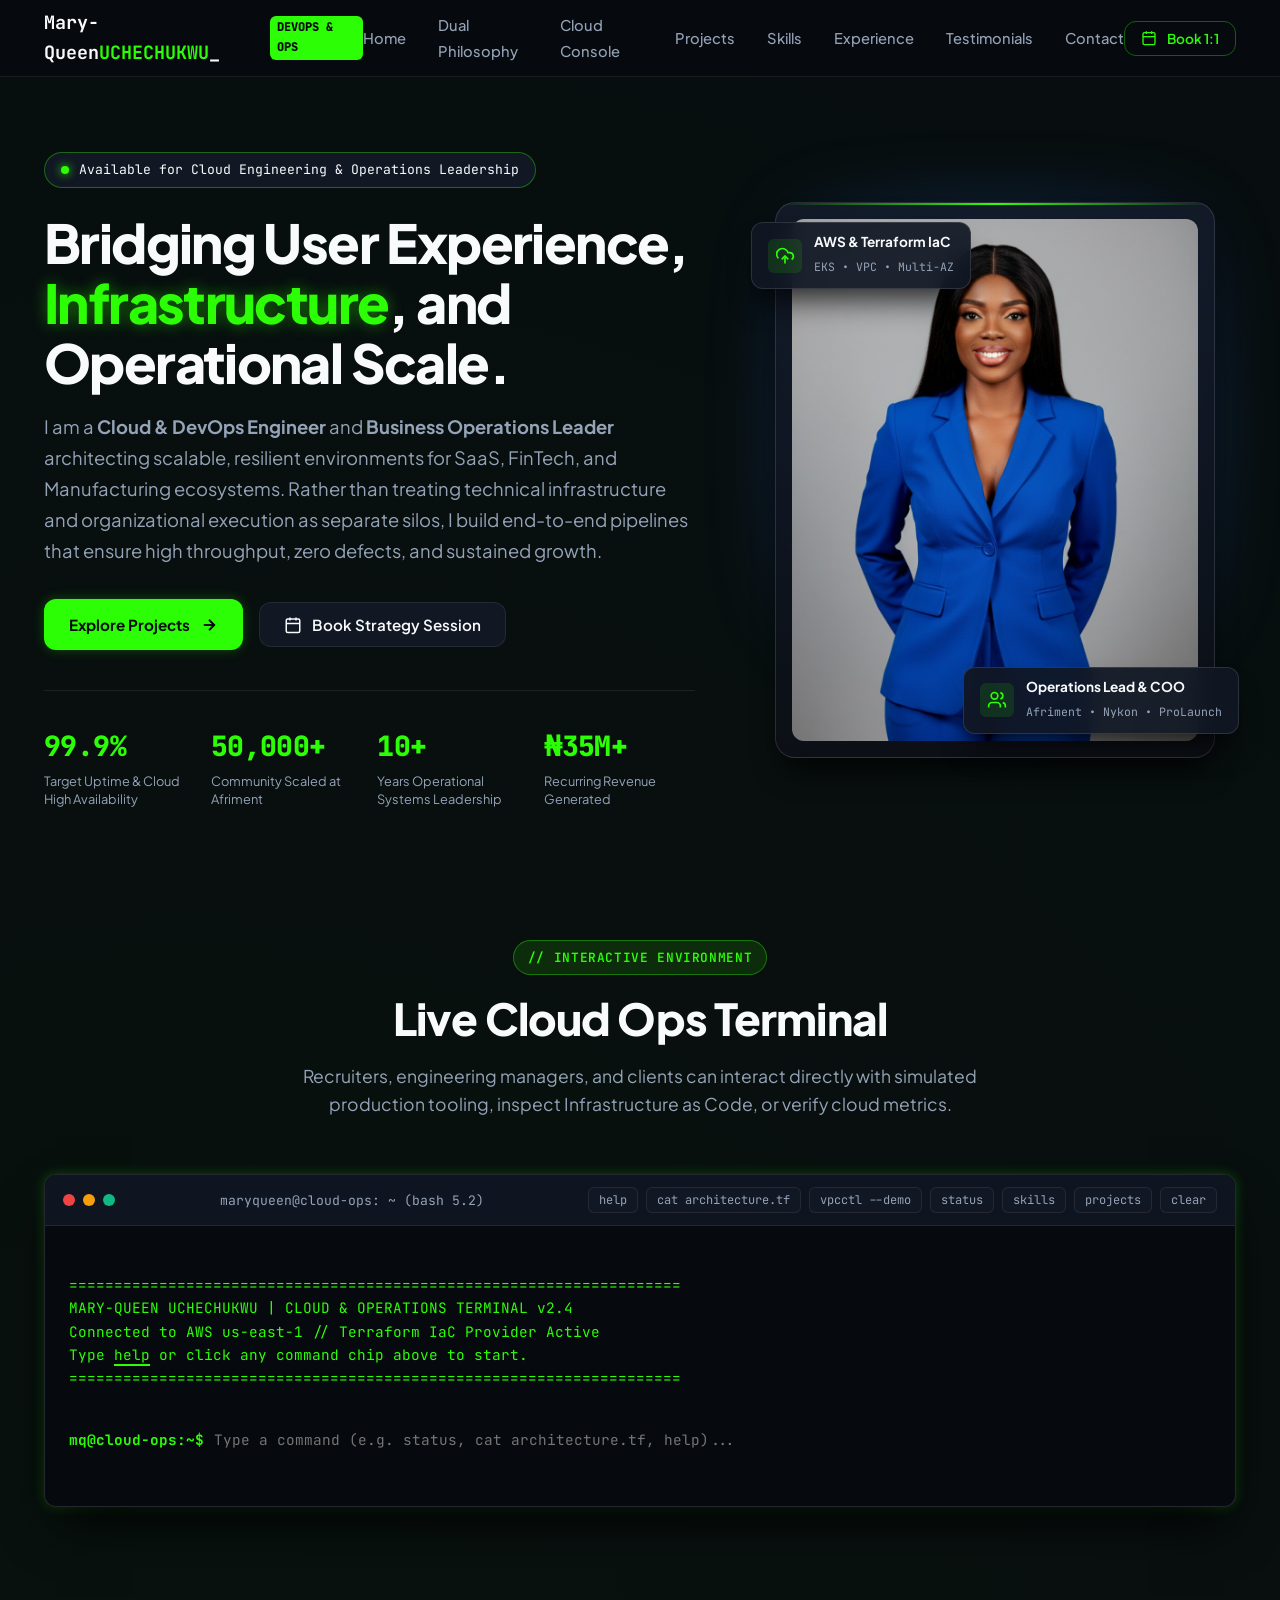
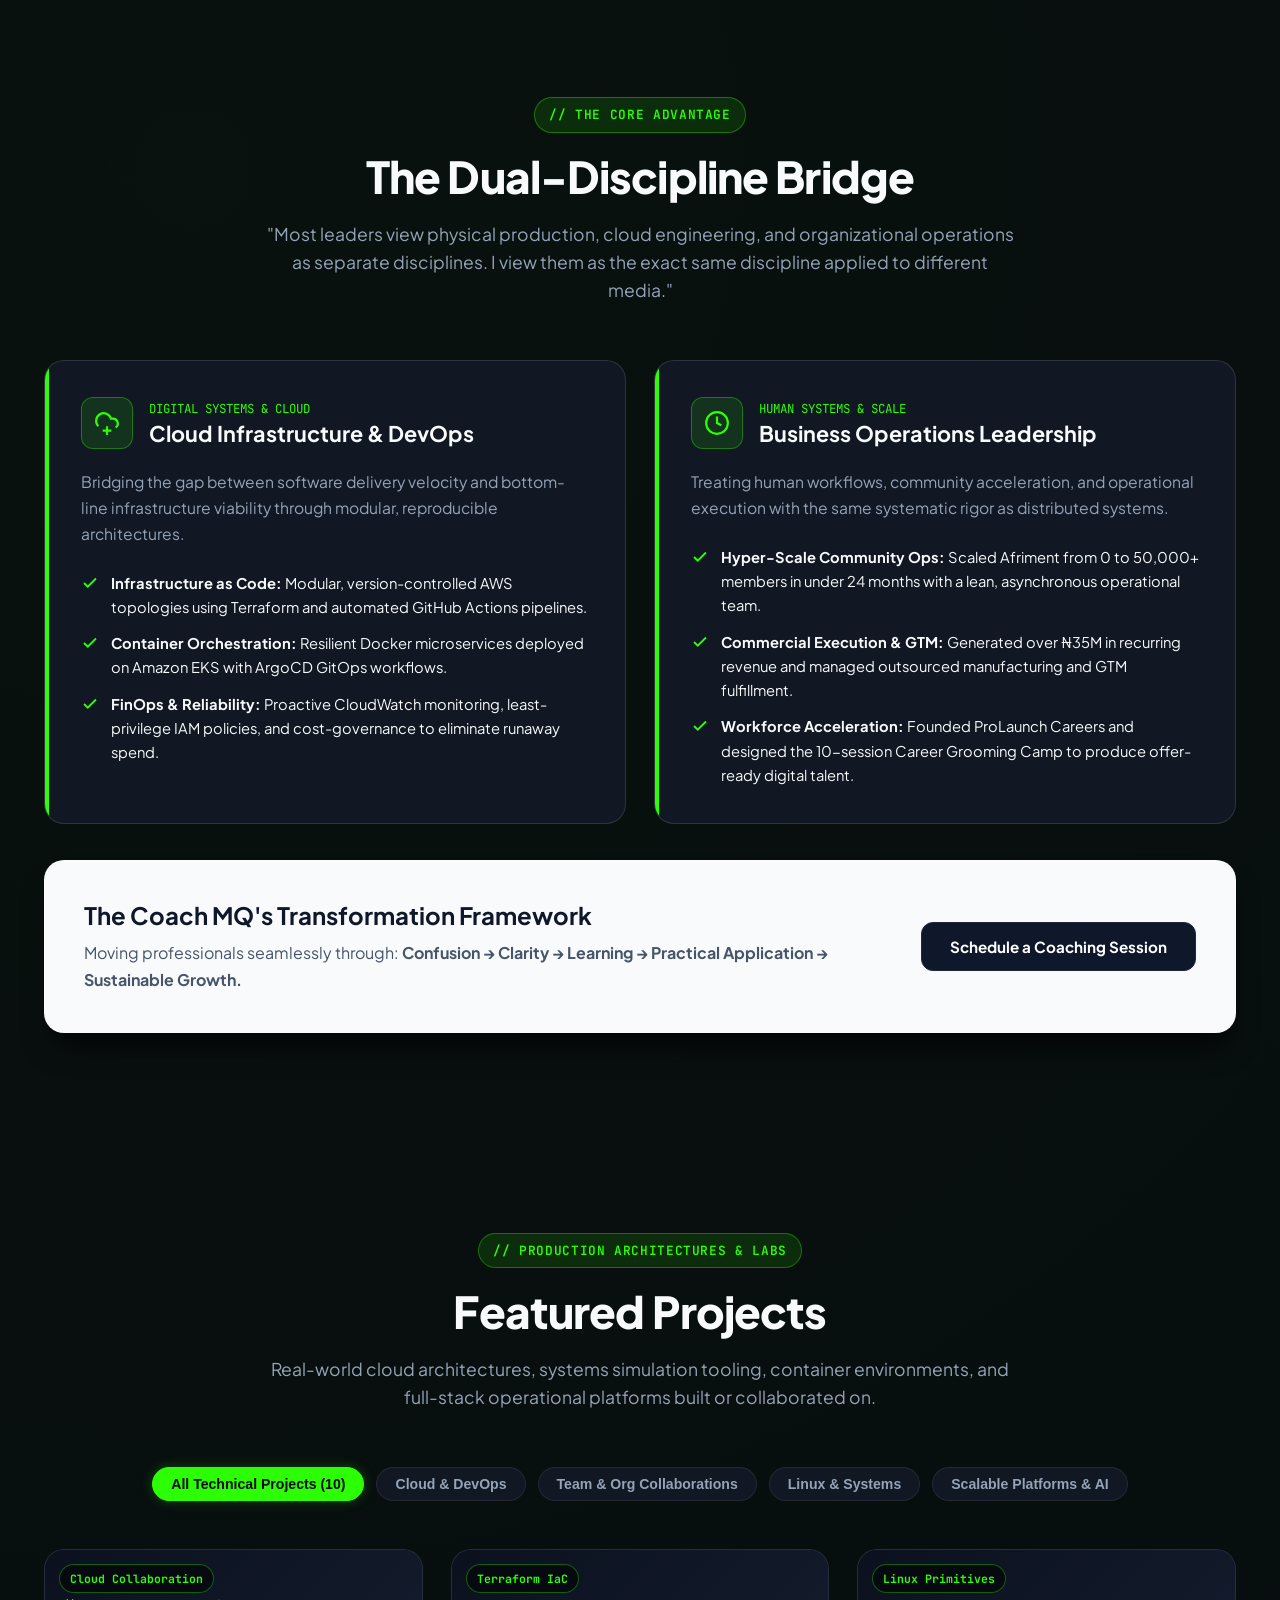
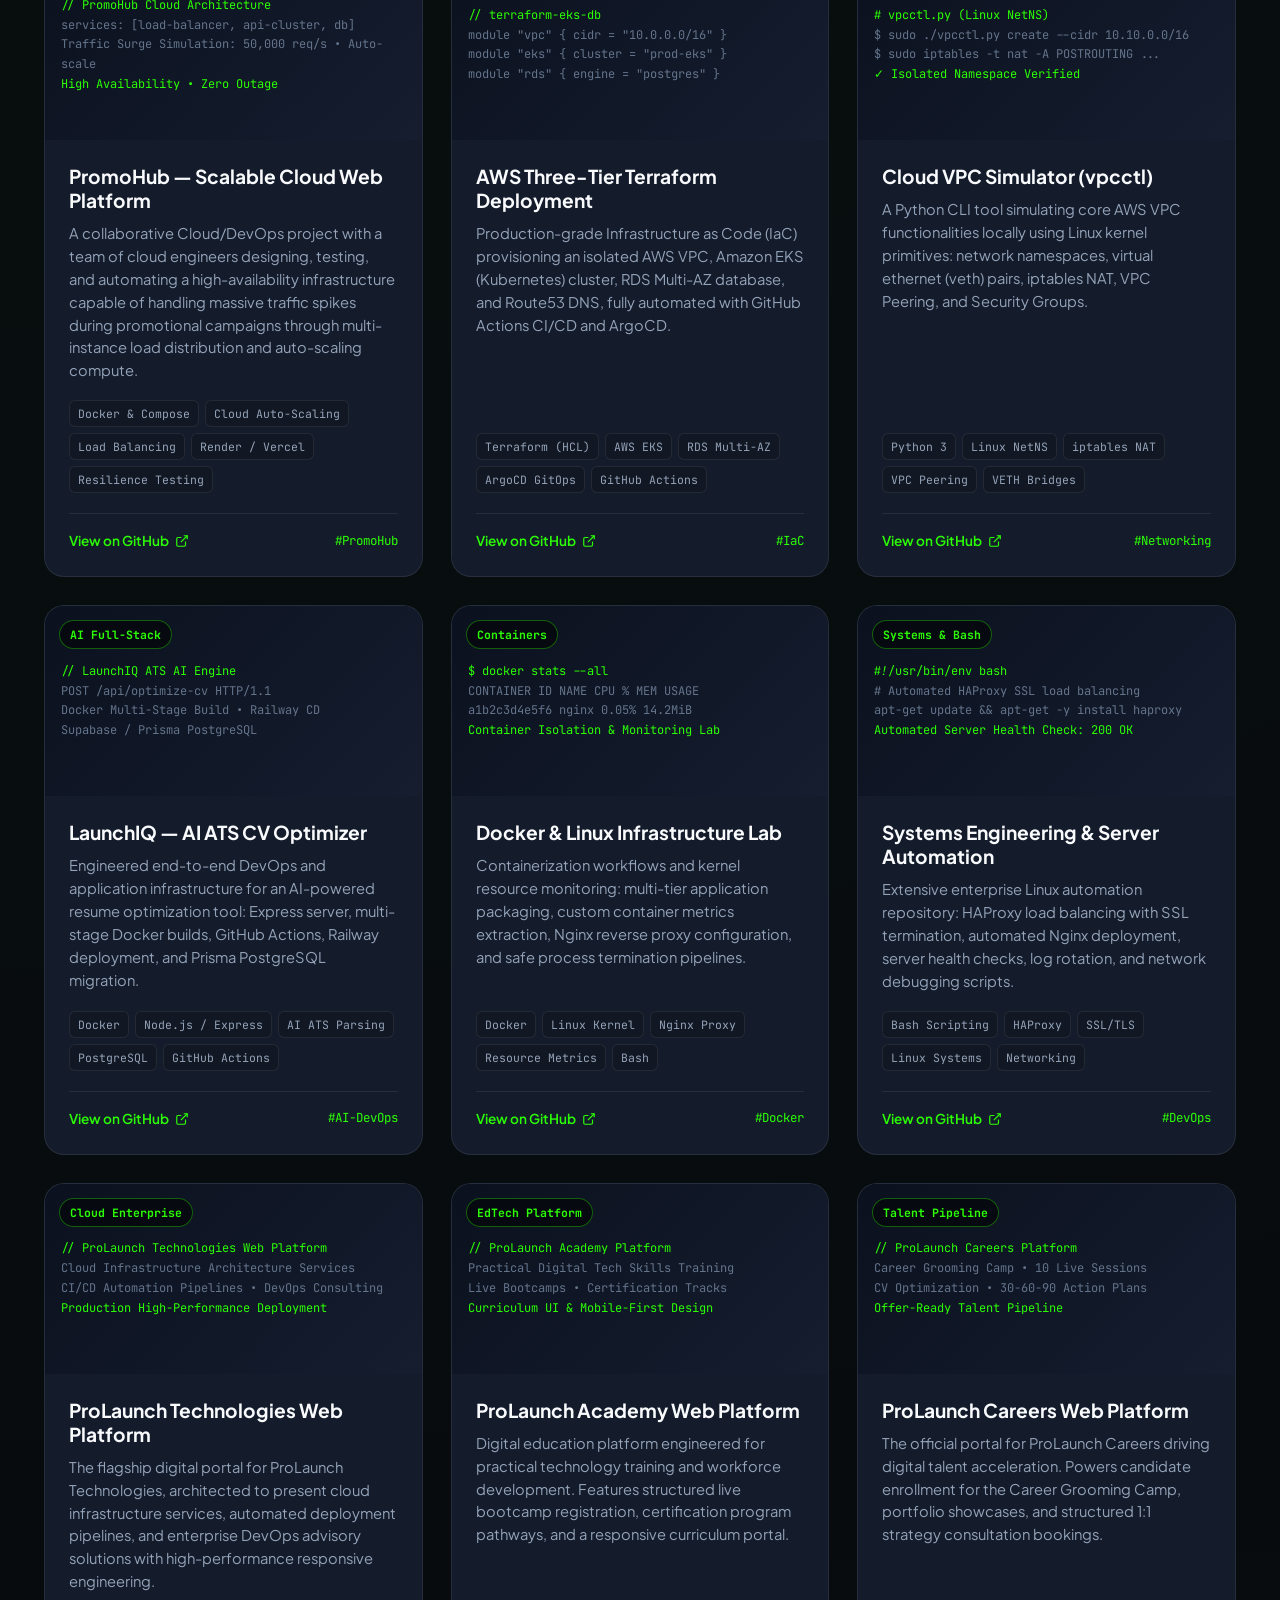
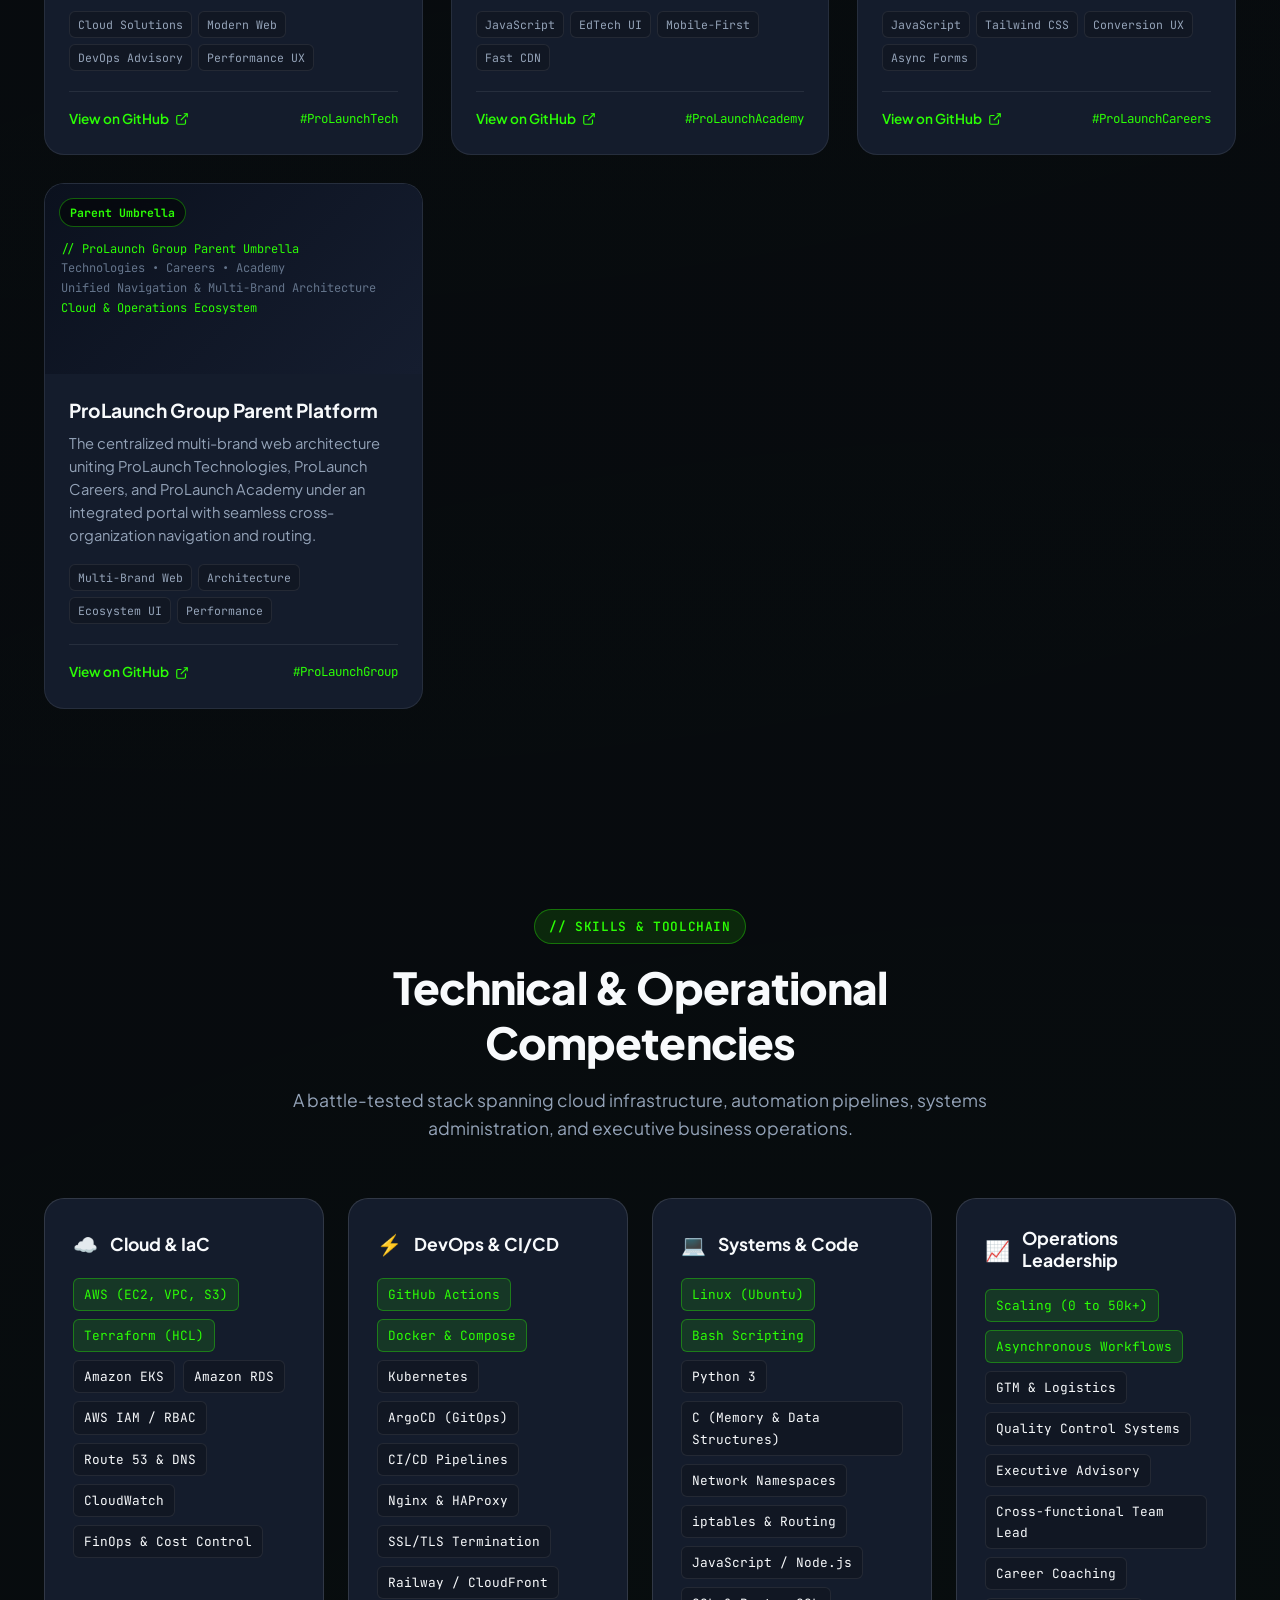
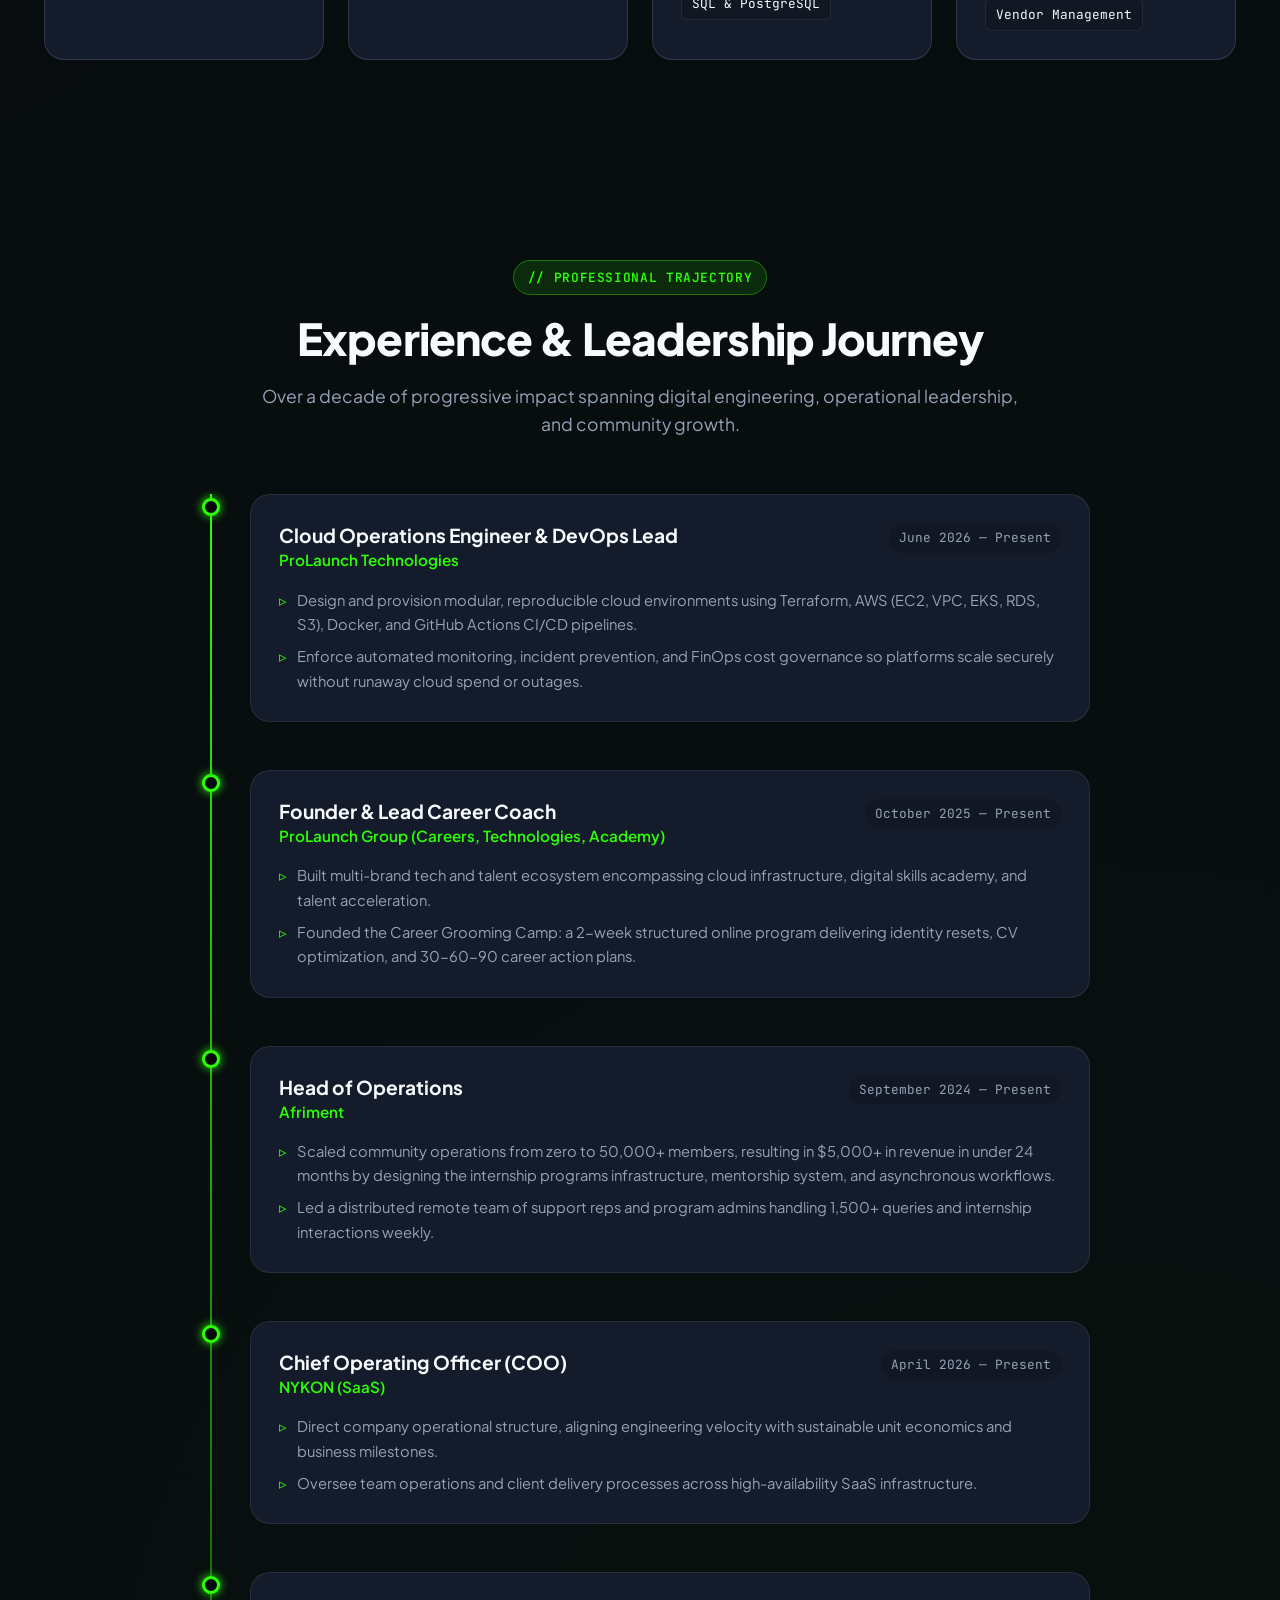
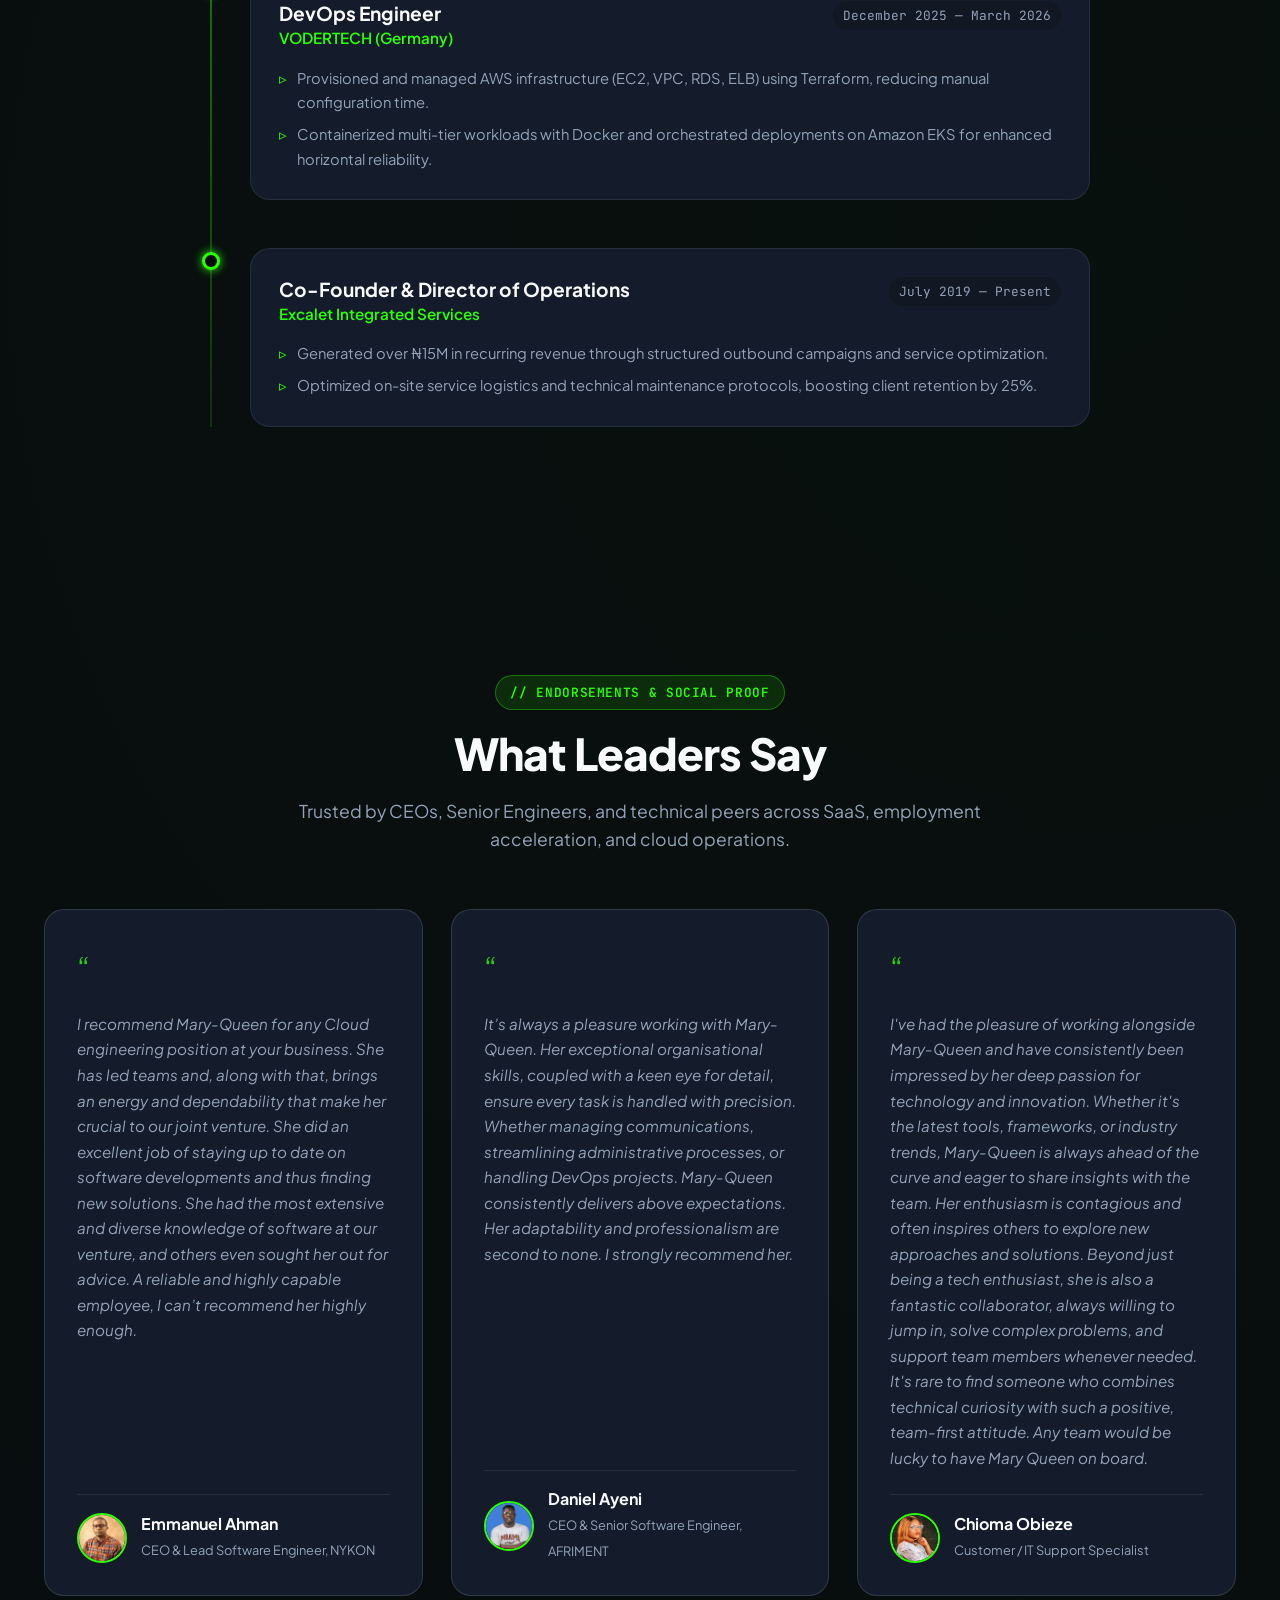
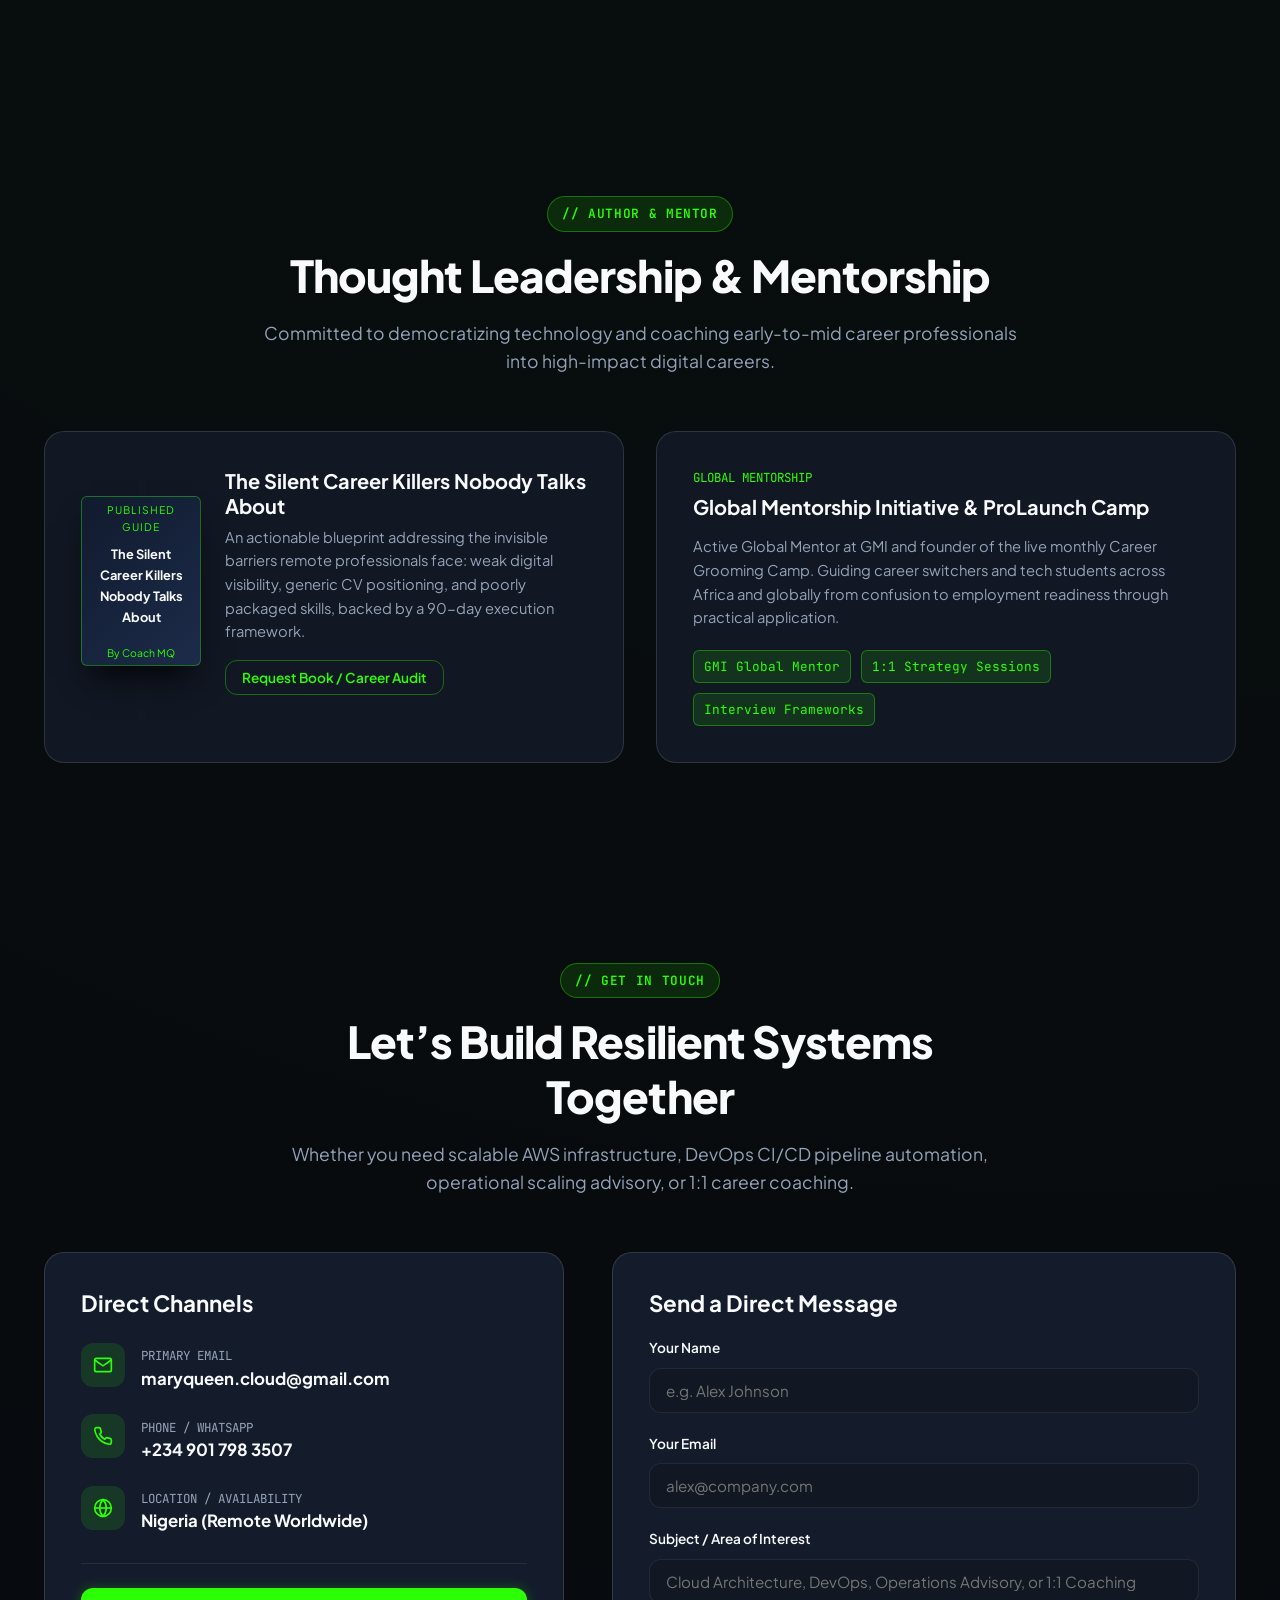
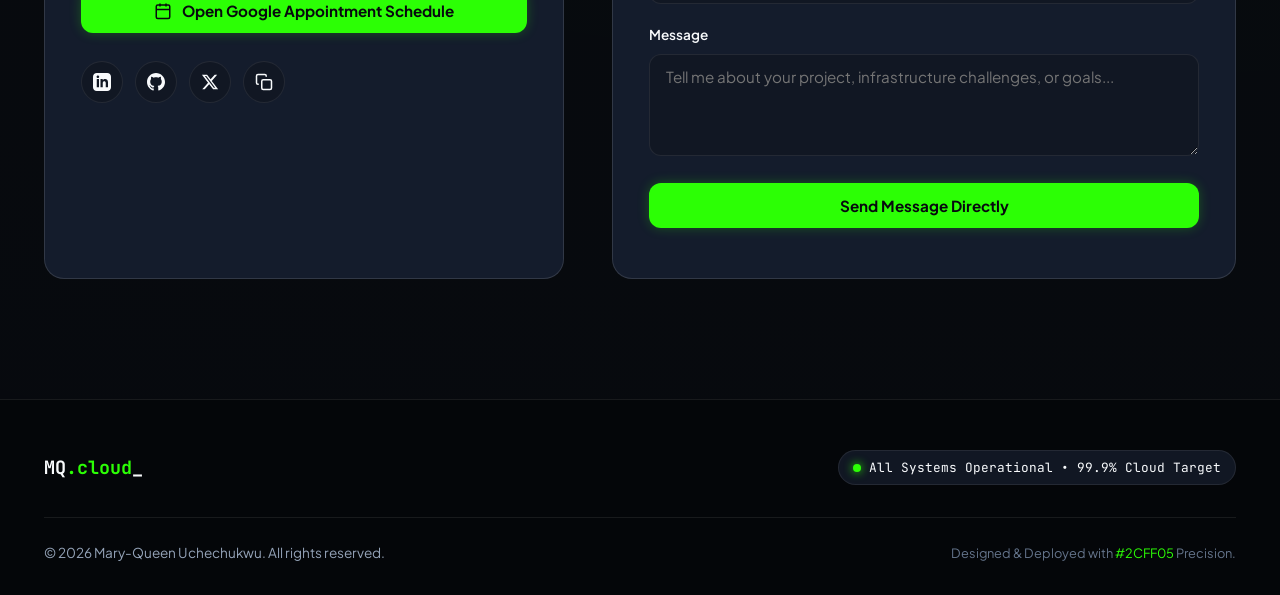
==== commit 5ad46353: "feat: update projects to feature technical and organization collaborations" ====
--- a/index.html
+++ b/index.html
@@ -30,7 +30,7 @@
   <nav class="navbar">
     <div class="container nav-container">
       <a href="#hero" class="brand-logo">
-        <span>MQ<span class="neon-text">.cloud</span>_</span>
+        <span>Mary-Queen<span class="neon-text">UCHECHUKWU</span>_</span>
         <span class="brand-badge">DEVOPS & OPS</span>
       </a>
 
@@ -67,7 +67,7 @@
     <a href="#experience" class="nav-link">Career Journey</a>
     <a href="#testimonials" class="nav-link">Testimonials</a>
     <a href="#contact" class="nav-link">Contact & Book</a>
-    <button class="btn btn-primary open-booking-modal" style="margin-top: 16px;">Schedule Google Appointment</button>
+    <button class="btn btn-primary open-booking-modal" style="margin-top: 16px;">Schedule Appointment</button>
   </div>
 
   <!-- ==========================================================================
@@ -78,7 +78,7 @@
       <div class="hero-content">
         <div class="hero-status">
           <span class="pulse-dot"></span>
-          <span>Available for Cloud Architecture & Operations Leadership</span>
+          <span>Available for Cloud Engineering & Operations Leadership</span>
         </div>
 
         <h1 class="hero-title">
@@ -94,7 +94,7 @@
 
         <div class="hero-actions">
           <a href="#projects" class="btn btn-primary">
-            Explore Architecture Projects
+            Explore Projects
             <svg width="18" height="18" viewBox="0 0 24 24" fill="none" stroke="currentColor" stroke-width="2.5"><line x1="5" y1="12" x2="19" y2="12"></line><polyline points="12 5 19 12 12 19"></polyline></svg>
           </a>
           <button class="btn btn-secondary open-booking-modal">
@@ -269,7 +269,7 @@
             </li>
             <li class="pillar-point">
               <svg width="18" height="18" viewBox="0 0 24 24" fill="none" stroke="currentColor" stroke-width="2.5"><polyline points="20 6 9 17 4 12"></polyline></svg>
-              <span><strong>Commercial Execution & GTM:</strong> Generated over ₦5M in recurring revenue and managed outsourced manufacturing and GTM fulfillment.</span>
+              <span><strong>Commercial Execution & GTM:</strong> Generated over ₦35M in recurring revenue and managed outsourced manufacturing and GTM fulfillment.</span>
             </li>
             <li class="pillar-point">
               <svg width="18" height="18" viewBox="0 0 24 24" fill="none" stroke="currentColor" stroke-width="2.5"><polyline points="20 6 9 17 4 12"></polyline></svg>
@@ -282,15 +282,15 @@
       <!-- High-Contrast Light Neutral Executive Banner -->
       <div class="contrast-banner">
         <div>
-          <h3>The Transformation Framework</h3>
+          <h3>The Coach MQ's Transformation Framework</h3>
           <p>
-            Moving technical teams and professionals seamlessly through: 
+            Moving professionals seamlessly through: 
             <strong>Confusion → Clarity → Learning → Practical Application → Sustainable Growth.</strong>
           </p>
         </div>
         <div>
           <button class="btn btn-dark open-booking-modal">
-            Schedule Strategic Advisory
+            Schedule a Coaching Session
           </button>
         </div>
       </div>
@@ -312,18 +312,51 @@
 
       <!-- Project Filters -->
       <div class="projects-filter-bar">
-        <button class="filter-btn active" data-filter="all">All Projects (9)</button>
+        <button class="filter-btn active" data-filter="all">All Technical Projects (10)</button>
         <button class="filter-btn" data-filter="cloud">Cloud & DevOps</button>
-        <button class="filter-btn" data-filter="ai">AI & Full-Stack</button>
-        <button class="filter-btn" data-filter="security">Security & Systems</button>
-        <button class="filter-btn" data-filter="ops">Business Operations</button>
+        <button class="filter-btn" data-filter="org">Team & Org Collaborations</button>
+        <button class="filter-btn" data-filter="systems">Linux & Systems</button>
+        <button class="filter-btn" data-filter="platform">Scalable Platforms & AI</button>
       </div>
 
       <!-- Projects Grid -->
       <div class="projects-grid">
 
-        <!-- 1. AWS Three-Tier Terraform Deployment -->
-        <div class="project-card" data-category="cloud">
+        <!-- 1. PromoHub — Scalable Cloud Web Platform -->
+        <div class="project-card" data-category="cloud org platform">
+          <div class="project-media">
+            <div class="project-code-art">
+              <span class="neon-text">// PromoHub Cloud Architecture</span>
+              <span>services: [load-balancer, api-cluster, db]</span>
+              <span>Traffic Surge Simulation: 50,000 req/s &bull; Auto-scale</span>
+              <span class="neon-text">High Availability • Zero Outage</span>
+            </div>
+            <span class="project-badge-top">Cloud Collaboration</span>
+          </div>
+          <div class="project-content">
+            <h3 class="project-title">PromoHub — Scalable Cloud Web Platform</h3>
+            <p class="project-desc">
+              A collaborative Cloud/DevOps project with a team of cloud engineers designing, testing, and automating a high-availability infrastructure capable of handling massive traffic spikes during promotional campaigns through multi-instance load distribution and auto-scaling compute.
+            </p>
+            <div class="project-tags">
+              <span class="tag-pill">Docker & Compose</span>
+              <span class="tag-pill">Cloud Auto-Scaling</span>
+              <span class="tag-pill">Load Balancing</span>
+              <span class="tag-pill">Render / Vercel</span>
+              <span class="tag-pill">Resilience Testing</span>
+            </div>
+            <div class="project-footer">
+              <a href="https://github.com/PromoHub-Org/promohub-scalable-web-platform" target="_blank" class="project-link-btn">
+                <span>View on GitHub</span>
+                <svg width="14" height="14" viewBox="0 0 24 24" fill="none" stroke="currentColor" stroke-width="2"><path d="M18 13v6a2 2 0 0 1-2 2H5a2 2 0 0 1-2-2V8a2 2 0 0 1 2-2h6"></path><polyline points="15 3 21 3 21 9"></polyline><line x1="10" y1="14" x2="21" y2="3"></line></svg>
+              </a>
+              <span class="mono neon-text" style="font-size: 0.78rem;">#PromoHub</span>
+            </div>
+          </div>
+        </div>
+
+        <!-- 2. AWS Three-Tier Terraform Deployment -->
+        <div class="project-card" data-category="cloud systems">
           <div class="project-media">
             <div class="project-code-art">
               <span class="neon-text">// terraform-eks-db</span>
@@ -336,13 +369,13 @@
           <div class="project-content">
             <h3 class="project-title">AWS Three-Tier Terraform Deployment</h3>
             <p class="project-desc">
-              Production-grade Infrastructure as Code (IaC) provisioning an isolated AWS VPC, Amazon EKS (Kubernetes) cluster, RDS Multi-AZ database, and Route53 DNS, fully automated with GitHub Actions CI/CD.
+              Production-grade Infrastructure as Code (IaC) provisioning an isolated AWS VPC, Amazon EKS (Kubernetes) cluster, RDS Multi-AZ database, and Route53 DNS, fully automated with GitHub Actions CI/CD and ArgoCD.
             </p>
             <div class="project-tags">
               <span class="tag-pill">Terraform (HCL)</span>
               <span class="tag-pill">AWS EKS</span>
               <span class="tag-pill">RDS Multi-AZ</span>
-              <span class="tag-pill">ArgoCD</span>
+              <span class="tag-pill">ArgoCD GitOps</span>
               <span class="tag-pill">GitHub Actions</span>
             </div>
             <div class="project-footer">
@@ -355,8 +388,8 @@
           </div>
         </div>
 
-        <!-- 2. Cloud VPC Simulator -->
-        <div class="project-card" data-category="cloud security">
+        <!-- 3. Cloud VPC Simulator -->
+        <div class="project-card" data-category="cloud systems">
           <div class="project-media">
             <div class="project-code-art">
               <span class="neon-text"># vpcctl.py (Linux NetNS)</span>
@@ -369,7 +402,7 @@
           <div class="project-content">
             <h3 class="project-title">Cloud VPC Simulator (vpcctl)</h3>
             <p class="project-desc">
-              Built a CLI tool simulating core AWS VPC functionalities locally using Linux kernel primitives: network namespaces, virtual ethernet (veth) pairs, iptables NAT, VPC Peering, and Security Groups in Python.
+              A Python CLI tool simulating core AWS VPC functionalities locally using Linux kernel primitives: network namespaces, virtual ethernet (veth) pairs, iptables NAT, VPC Peering, and Security Groups.
             </p>
             <div class="project-tags">
               <span class="tag-pill">Python 3</span>
@@ -388,8 +421,8 @@
           </div>
         </div>
 
-        <!-- 3. LaunchIQ - AI Career Platform & CV Optimizer -->
-        <div class="project-card" data-category="ai cloud">
+        <!-- 4. LaunchIQ - AI ATS CV Optimizer -->
+        <div class="project-card" data-category="platform cloud">
           <div class="project-media">
             <div class="project-code-art">
               <span class="neon-text">// LaunchIQ ATS AI Engine</span>
@@ -421,8 +454,8 @@
           </div>
         </div>
 
-        <!-- 4. Docker & Linux Systems Lab -->
-        <div class="project-card" data-category="cloud security">
+        <!-- 5. Docker & Linux Systems Lab -->
+        <div class="project-card" data-category="cloud systems">
           <div class="project-media">
             <div class="project-code-art">
               <span class="neon-text">$ docker stats --all</span>
@@ -454,60 +487,8 @@
           </div>
         </div>
 
-        <!-- 5. AWS IAM Role-Based Access Control -->
-        <div class="project-card" data-category="security cloud">
-          <div class="project-media">
-            <img src="assets/img/projects/project-1.jpg" alt="AWS IAM RBAC">
-            <span class="project-badge-top">Security & IAM</span>
-          </div>
-          <div class="project-content">
-            <h3 class="project-title">AWS IAM Role-Based Access Control (RBAC)</h3>
-            <p class="project-desc">
-              Architected least-privilege enterprise IAM policy matrices, boundary permissions, and audit trails to prevent credential escalation, enforce compliance, and reduce attack surfaces across multi-account AWS environments.
-            </p>
-            <div class="project-tags">
-              <span class="tag-pill">AWS IAM</span>
-              <span class="tag-pill">Least Privilege</span>
-              <span class="tag-pill">JSON Policies</span>
-              <span class="tag-pill">CloudTrail</span>
-              <span class="tag-pill">Compliance</span>
-            </div>
-            <div class="project-footer">
-              <a href="https://tinyurl.com/pod6project1" target="_blank" class="project-link-btn">
-                <span>View Security Spec</span>
-                <svg width="14" height="14" viewBox="0 0 24 24" fill="none" stroke="currentColor" stroke-width="2"><path d="M18 13v6a2 2 0 0 1-2 2H5a2 2 0 0 1-2-2V8a2 2 0 0 1 2-2h6"></path><polyline points="15 3 21 3 21 9"></polyline><line x1="10" y1="14" x2="21" y2="3"></line></svg>
-              </a>
-              <span class="mono neon-text" style="font-size: 0.78rem;">#SecOps</span>
-            </div>
-          </div>
-        </div>
-
-        <!-- 6. Operation Cloud Mirage -->
-        <div class="project-card" data-category="security cloud">
-          <div class="project-media">
-            <img src="assets/img/projects/project-2.jpg" alt="Operation Cloud Mirage">
-            <span class="project-badge-top">Threat Analysis</span>
-          </div>
-          <div class="project-content">
-            <h3 class="project-title">Operation Cloud Mirage: Threat Simulation</h3>
-            <p class="project-desc">
-              Comprehensive threat analysis and vulnerability simulation on cloud environments. Modeled attack vectors against AWS infrastructure, designed automated detection alarms, and built remediation runbooks.
-            </p>
-            <div class="project-tags">
-              <span class="tag-pill">AWS Security</span>
-              <span class="tag-pill">Threat Simulation</span>
-              <span class="tag-pill">Incident Runbooks</span>
-              <span class="tag-pill">CloudWatch</span>
-            </div>
-            <div class="project-footer">
-              <span class="project-link-btn" style="cursor: default;">Internal Research Lab</span>
-              <span class="mono neon-text" style="font-size: 0.78rem;">#ThreatIntel</span>
-            </div>
-          </div>
-        </div>
-
-        <!-- 7. ALX System Engineering & DevOps Automation -->
-        <div class="project-card" data-category="cloud security">
+        <!-- 6. ALX System Engineering & DevOps Automation -->
+        <div class="project-card" data-category="cloud systems">
           <div class="project-media">
             <div class="project-code-art">
               <span class="neon-text">#!/usr/bin/env bash</span>
@@ -539,61 +520,130 @@
           </div>
         </div>
 
-        <!-- 8. ProLaunch Technologies Ops Hub -->
-        <div class="project-card" data-category="ai ops">
+        <!-- 7. ProLaunch Technologies Web & Cloud Platform -->
+        <div class="project-card" data-category="org platform cloud">
           <div class="project-media">
             <div class="project-code-art">
-              <span class="neon-text">// ProLaunch Ecosystem Portal</span>
-              <span>Tailwind CSS &bull; PostCSS &bull; JavaScript</span>
-              <span>Cloud Services &bull; Workforce Academy</span>
-            </div>
-            <span class="project-badge-top">Platform Ops</span>
+              <span class="neon-text">// ProLaunch Technologies Web Platform</span>
+              <span>Cloud Infrastructure Architecture Services</span>
+              <span>CI/CD Automation Pipelines &bull; DevOps Consulting</span>
+              <span class="neon-text">Production High-Performance Deployment</span>
+            </div>
+            <span class="project-badge-top">Cloud Enterprise</span>
           </div>
           <div class="project-content">
-            <h3 class="project-title">ProLaunch Technologies Ops Hub</h3>
+            <h3 class="project-title">ProLaunch Technologies Web Platform</h3>
             <p class="project-desc">
-              Designed and built the multi-page digital ecosystem for ProLaunch Group, showcasing cloud services, career acceleration programs, and workforce development modules with responsive modern UX.
+              The flagship digital portal for ProLaunch Technologies, architected to present cloud infrastructure services, automated deployment pipelines, and enterprise DevOps advisory solutions with high-performance responsive engineering.
+            </p>
+            <div class="project-tags">
+              <span class="tag-pill">Cloud Solutions</span>
+              <span class="tag-pill">Modern Web</span>
+              <span class="tag-pill">DevOps Advisory</span>
+              <span class="tag-pill">Performance UX</span>
+            </div>
+            <div class="project-footer">
+              <a href="https://github.com/ProLaunch-Group/ptech-web" target="_blank" class="project-link-btn">
+                <span>View on GitHub</span>
+                <svg width="14" height="14" viewBox="0 0 24 24" fill="none" stroke="currentColor" stroke-width="2"><path d="M18 13v6a2 2 0 0 1-2 2H5a2 2 0 0 1-2-2V8a2 2 0 0 1 2-2h6"></path><polyline points="15 3 21 3 21 9"></polyline><line x1="10" y1="14" x2="21" y2="3"></line></svg>
+              </a>
+              <span class="mono neon-text" style="font-size: 0.78rem;">#ProLaunchTech</span>
+            </div>
+          </div>
+        </div>
+
+        <!-- 8. ProLaunch Academy Web Platform -->
+        <div class="project-card" data-category="org platform">
+          <div class="project-media">
+            <div class="project-code-art">
+              <span class="neon-text">// ProLaunch Academy Platform</span>
+              <span>Practical Digital Tech Skills Training</span>
+              <span>Live Bootcamps &bull; Certification Tracks</span>
+              <span class="neon-text">Curriculum UI & Mobile-First Design</span>
+            </div>
+            <span class="project-badge-top">EdTech Platform</span>
+          </div>
+          <div class="project-content">
+            <h3 class="project-title">ProLaunch Academy Web Platform</h3>
+            <p class="project-desc">
+              Digital education platform engineered for practical technology training and workforce development. Features structured live bootcamp registration, certification program pathways, and a responsive curriculum portal.
+            </p>
+            <div class="project-tags">
+              <span class="tag-pill">JavaScript</span>
+              <span class="tag-pill">EdTech UI</span>
+              <span class="tag-pill">Mobile-First</span>
+              <span class="tag-pill">Fast CDN</span>
+            </div>
+            <div class="project-footer">
+              <a href="https://github.com/ProLaunch-Group/pacad-landing" target="_blank" class="project-link-btn">
+                <span>View on GitHub</span>
+                <svg width="14" height="14" viewBox="0 0 24 24" fill="none" stroke="currentColor" stroke-width="2"><path d="M18 13v6a2 2 0 0 1-2 2H5a2 2 0 0 1-2-2V8a2 2 0 0 1 2-2h6"></path><polyline points="15 3 21 3 21 9"></polyline><line x1="10" y1="14" x2="21" y2="3"></line></svg>
+              </a>
+              <span class="mono neon-text" style="font-size: 0.78rem;">#ProLaunchAcademy</span>
+            </div>
+          </div>
+        </div>
+
+        <!-- 9. ProLaunch Careers Platform -->
+        <div class="project-card" data-category="org platform">
+          <div class="project-media">
+            <div class="project-code-art">
+              <span class="neon-text">// ProLaunch Careers Platform</span>
+              <span>Career Grooming Camp &bull; 10 Live Sessions</span>
+              <span>CV Optimization &bull; 30-60-90 Action Plans</span>
+              <span class="neon-text">Offer-Ready Talent Pipeline</span>
+            </div>
+            <span class="project-badge-top">Talent Pipeline</span>
+          </div>
+          <div class="project-content">
+            <h3 class="project-title">ProLaunch Careers Web Platform</h3>
+            <p class="project-desc">
+              The official portal for ProLaunch Careers driving digital talent acceleration. Powers candidate enrollment for the Career Grooming Camp, portfolio showcases, and structured 1:1 strategy consultation bookings.
             </p>
             <div class="project-tags">
               <span class="tag-pill">JavaScript</span>
               <span class="tag-pill">Tailwind CSS</span>
-              <span class="tag-pill">PostCSS</span>
-              <span class="tag-pill">Web Architecture</span>
+              <span class="tag-pill">Conversion UX</span>
+              <span class="tag-pill">Async Forms</span>
             </div>
             <div class="project-footer">
-              <a href="https://github.com/Kweenshaly7/prolaunch-site" target="_blank" class="project-link-btn">
+              <a href="https://github.com/ProLaunch-Group/pcareers-landing-page" target="_blank" class="project-link-btn">
                 <span>View on GitHub</span>
                 <svg width="14" height="14" viewBox="0 0 24 24" fill="none" stroke="currentColor" stroke-width="2"><path d="M18 13v6a2 2 0 0 1-2 2H5a2 2 0 0 1-2-2V8a2 2 0 0 1 2-2h6"></path><polyline points="15 3 21 3 21 9"></polyline><line x1="10" y1="14" x2="21" y2="3"></line></svg>
               </a>
-              <span class="mono neon-text" style="font-size: 0.78rem;">#WebPlatform</span>
-            </div>
-          </div>
-        </div>
-
-        <!-- 9. Voyage Game (Wonorbit) Strategy & Operations -->
-        <div class="project-card" data-category="ops">
+              <span class="mono neon-text" style="font-size: 0.78rem;">#ProLaunchCareers</span>
+            </div>
+          </div>
+        </div>
+
+        <!-- 10. ProLaunch Group Parent Platform -->
+        <div class="project-card" data-category="org platform">
           <div class="project-media">
             <div class="project-code-art">
-              <span class="neon-text">WONORBIT / VOYAGE GAME</span>
-              <span>Manufacturing &bull; Logistics &bull; Supply Chain</span>
-              <span>GTM Strategy &bull; Claude Business Project</span>
-            </div>
-            <span class="project-badge-top">Operations</span>
+              <span class="neon-text">// ProLaunch Group Parent Umbrella</span>
+              <span>Technologies &bull; Careers &bull; Academy</span>
+              <span>Unified Navigation & Multi-Brand Architecture</span>
+              <span class="neon-text">Cloud & Operations Ecosystem</span>
+            </div>
+            <span class="project-badge-top">Parent Umbrella</span>
           </div>
           <div class="project-content">
-            <h3 class="project-title">Wonorbit (Voyage Game) Commercial GTM</h3>
+            <h3 class="project-title">ProLaunch Group Parent Platform</h3>
             <p class="project-desc">
-              Directed the full commercial and operational lifecycle: managed outsourced manufacturing partners, streamlined fulfillment logistics, steered GTM execution, and set up automated AI business workflows.
+              The centralized multi-brand web architecture uniting ProLaunch Technologies, ProLaunch Careers, and ProLaunch Academy under an integrated portal with seamless cross-organization navigation and routing.
             </p>
             <div class="project-tags">
-              <span class="tag-pill">Supply Chain</span>
-              <span class="tag-pill">GTM Logistics</span>
-              <span class="tag-pill">Manufacturing</span>
-              <span class="tag-pill">Process Audits</span>
+              <span class="tag-pill">Multi-Brand Web</span>
+              <span class="tag-pill">Architecture</span>
+              <span class="tag-pill">Ecosystem UI</span>
+              <span class="tag-pill">Performance</span>
             </div>
             <div class="project-footer">
-              <span class="project-link-btn" style="cursor: default;">Commercial Leadership</span>
-              <span class="mono neon-text" style="font-size: 0.78rem;">#Operations</span>
+              <a href="https://github.com/ProLaunch-Group/pgroup-website" target="_blank" class="project-link-btn">
+                <span>View on GitHub</span>
+                <svg width="14" height="14" viewBox="0 0 24 24" fill="none" stroke="currentColor" stroke-width="2"><path d="M18 13v6a2 2 0 0 1-2 2H5a2 2 0 0 1-2-2V8a2 2 0 0 1 2-2h6"></path><polyline points="15 3 21 3 21 9"></polyline><line x1="10" y1="14" x2="21" y2="3"></line></svg>
+              </a>
+              <span class="mono neon-text" style="font-size: 0.78rem;">#ProLaunchGroup</span>
             </div>
           </div>
         </div>
@@ -748,14 +798,15 @@
           <div class="timeline-content">
             <div class="timeline-header">
               <div>
-                <h3 class="timeline-role">Head of Operations & Senior Team Lead</h3>
+                <h3 class="timeline-role">Head of Operations</h3>
                 <span class="timeline-company">Afriment</span>
               </div>
               <span class="timeline-period">September 2024 — Present</span>
             </div>
             <ul class="timeline-bullets">
-              <li>Scaled community operations from zero to 50,000+ members in under 24 months by designing onboarding infrastructure and asynchronous workflows.</li>
-              <li>Led a distributed remote team of support reps and program admins handling thousands of member queries and mentorship interactions weekly.</li>
+              <li>Scaled community operations from zero to 50,000+ members, resulting in $5,000+ in revenue in under 24 months by designing the internship programs 
+                infrastructure, mentorship system, and asynchronous workflows.</li>
+              <li>Led a distributed remote team of support reps and program admins handling 1,500+ queries and internship interactions weekly.</li>
             </ul>
           </div>
         </div>
@@ -773,7 +824,7 @@
             </div>
             <ul class="timeline-bullets">
               <li>Direct company operational structure, aligning engineering velocity with sustainable unit economics and business milestones.</li>
-              <li>Oversee technical operations and client delivery processes across high-availability SaaS infrastructure.</li>
+              <li>Oversee team operations and client delivery processes across high-availability SaaS infrastructure.</li>
             </ul>
           </div>
         </div>
@@ -808,7 +859,7 @@
               <span class="timeline-period">July 2019 — Present</span>
             </div>
             <ul class="timeline-bullets">
-              <li>Generated over ₦5M in recurring revenue through structured outbound campaigns and service optimization.</li>
+              <li>Generated over ₦15M in recurring revenue through structured outbound campaigns and service optimization.</li>
               <li>Optimized on-site service logistics and technical maintenance protocols, boosting client retention by 25%.</li>
             </ul>
           </div>
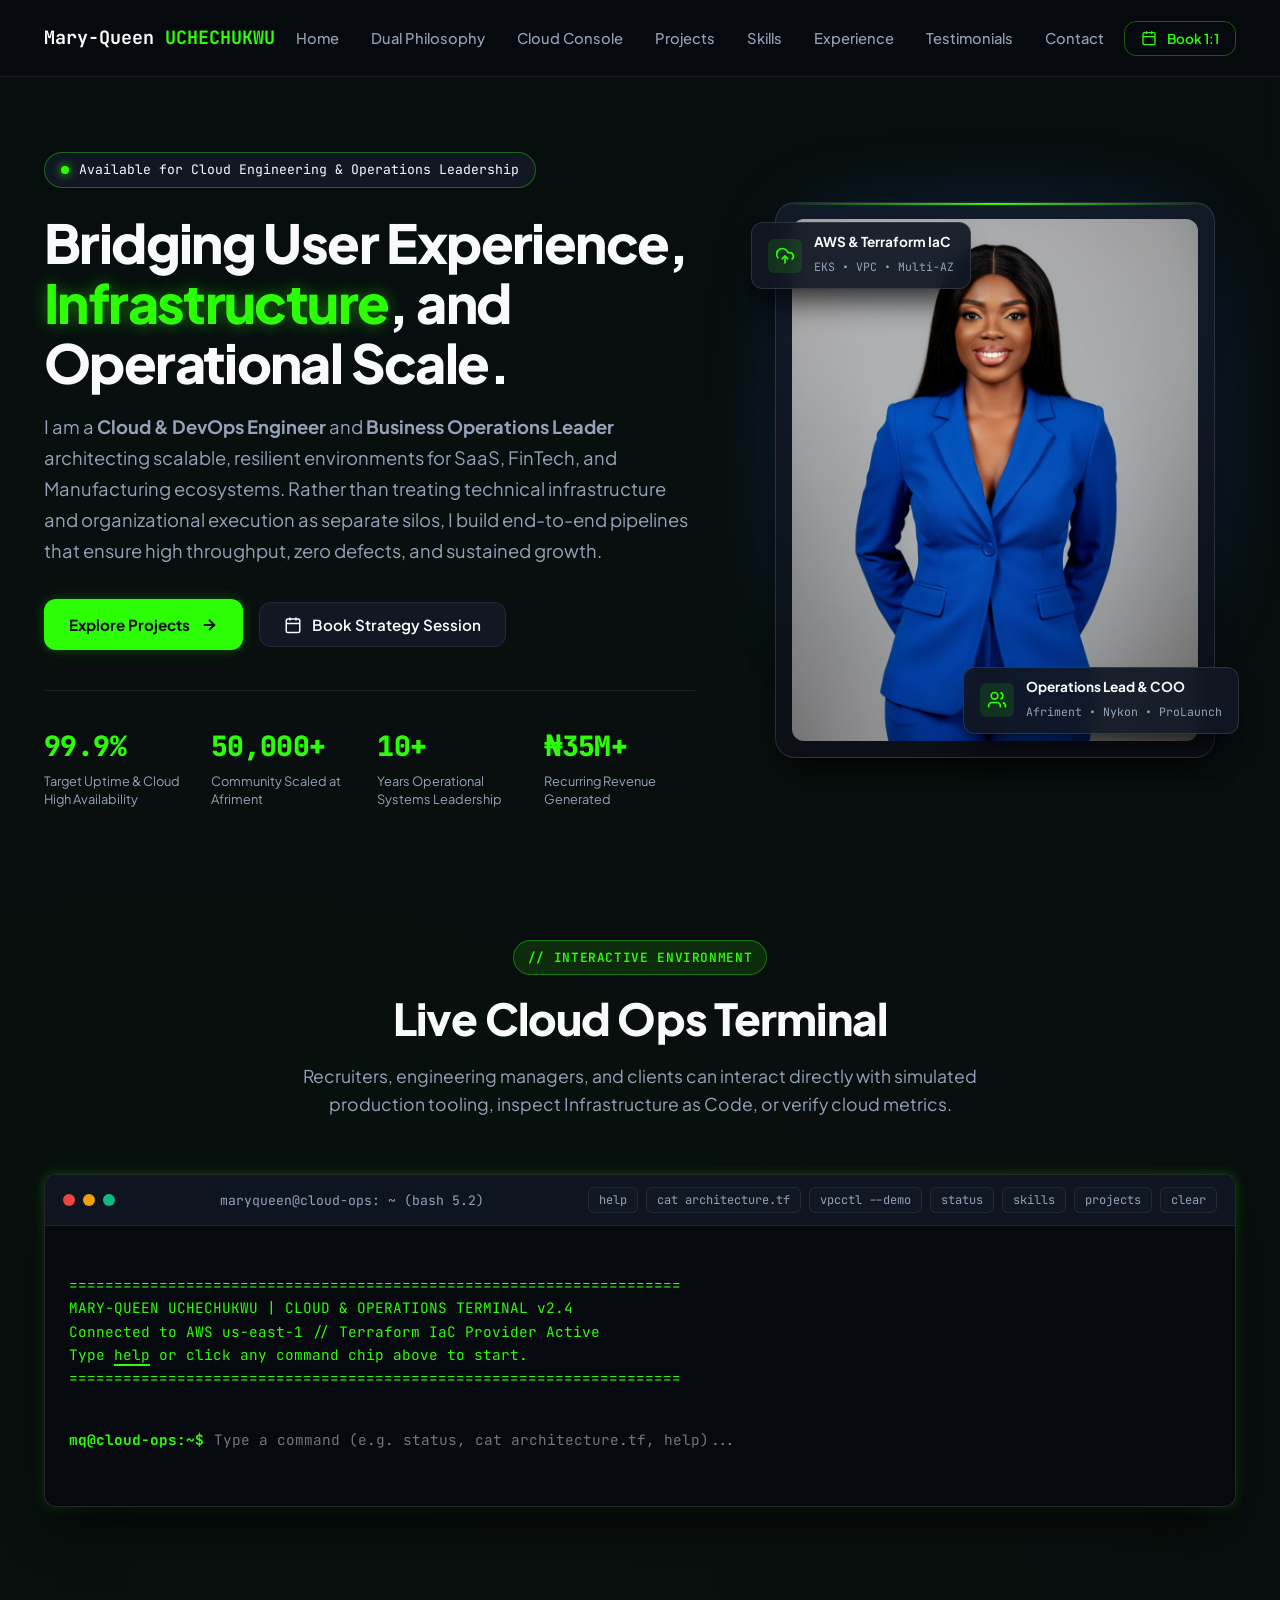
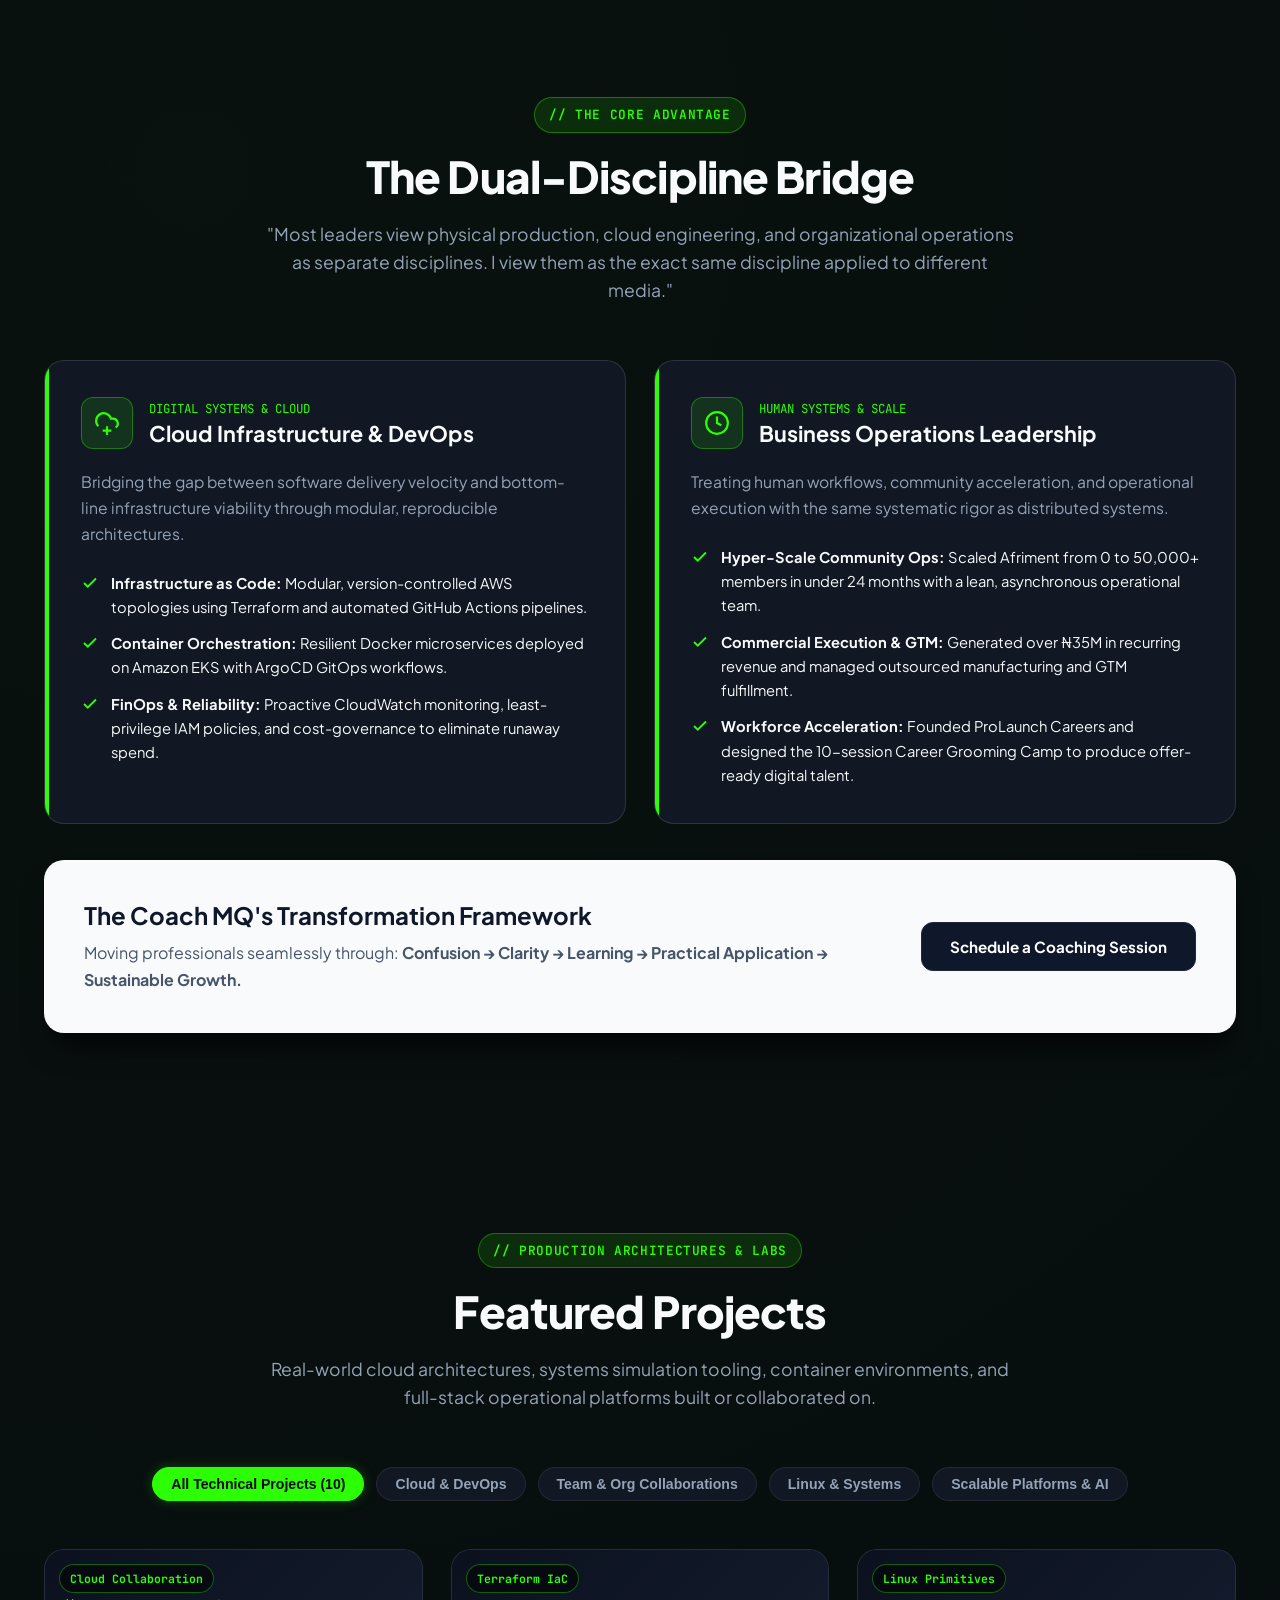
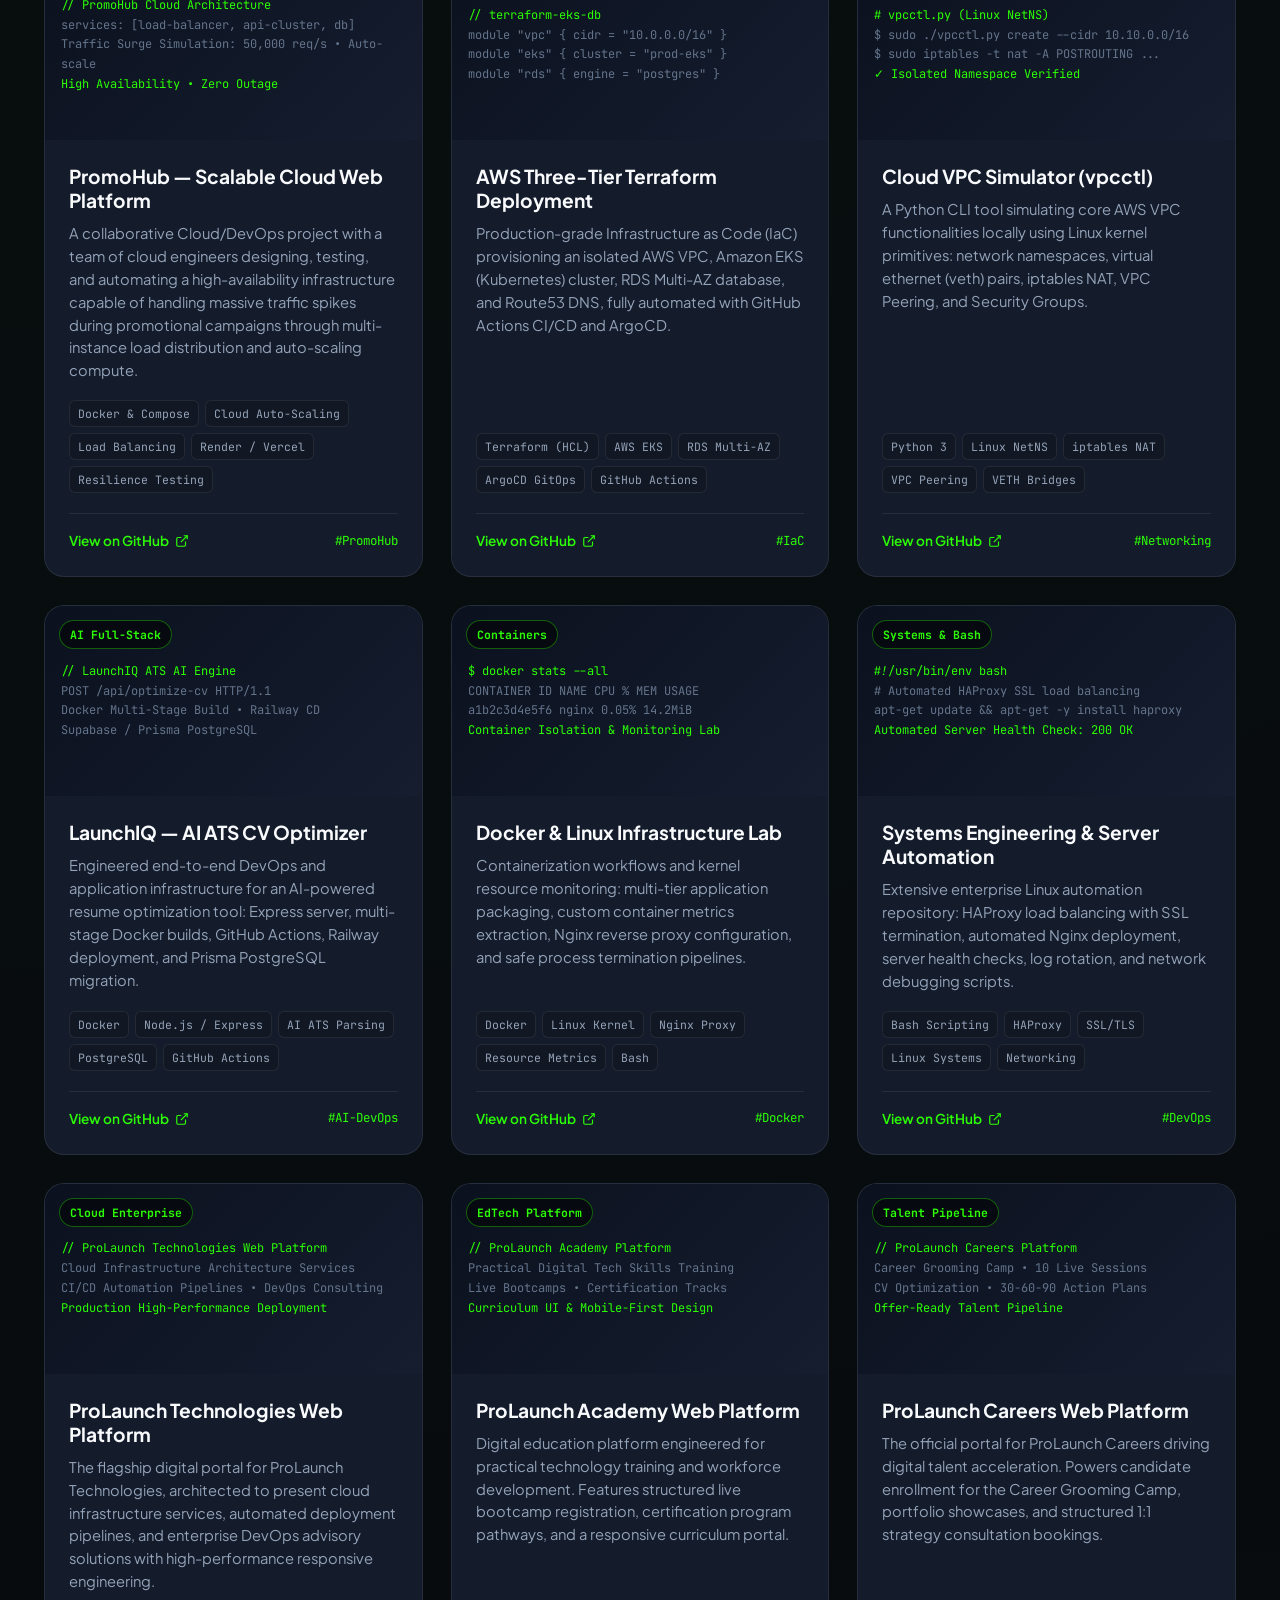
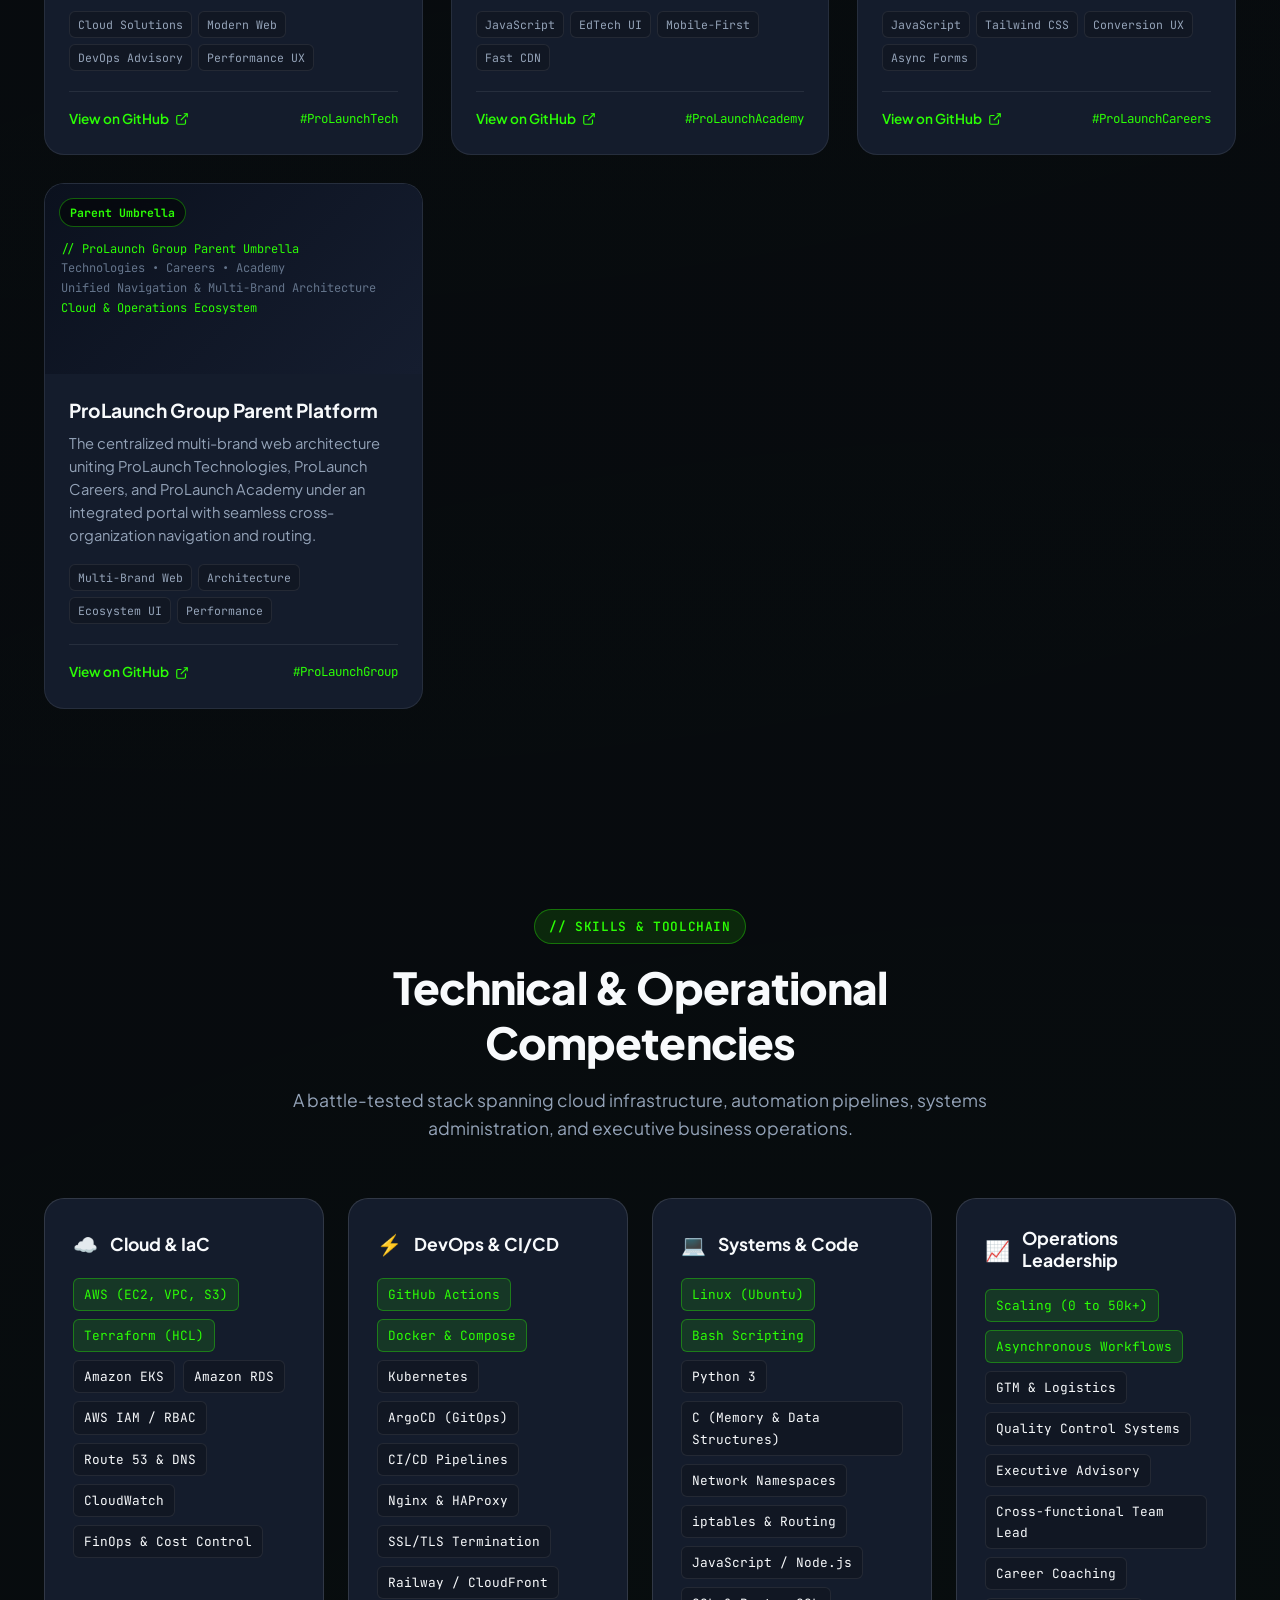
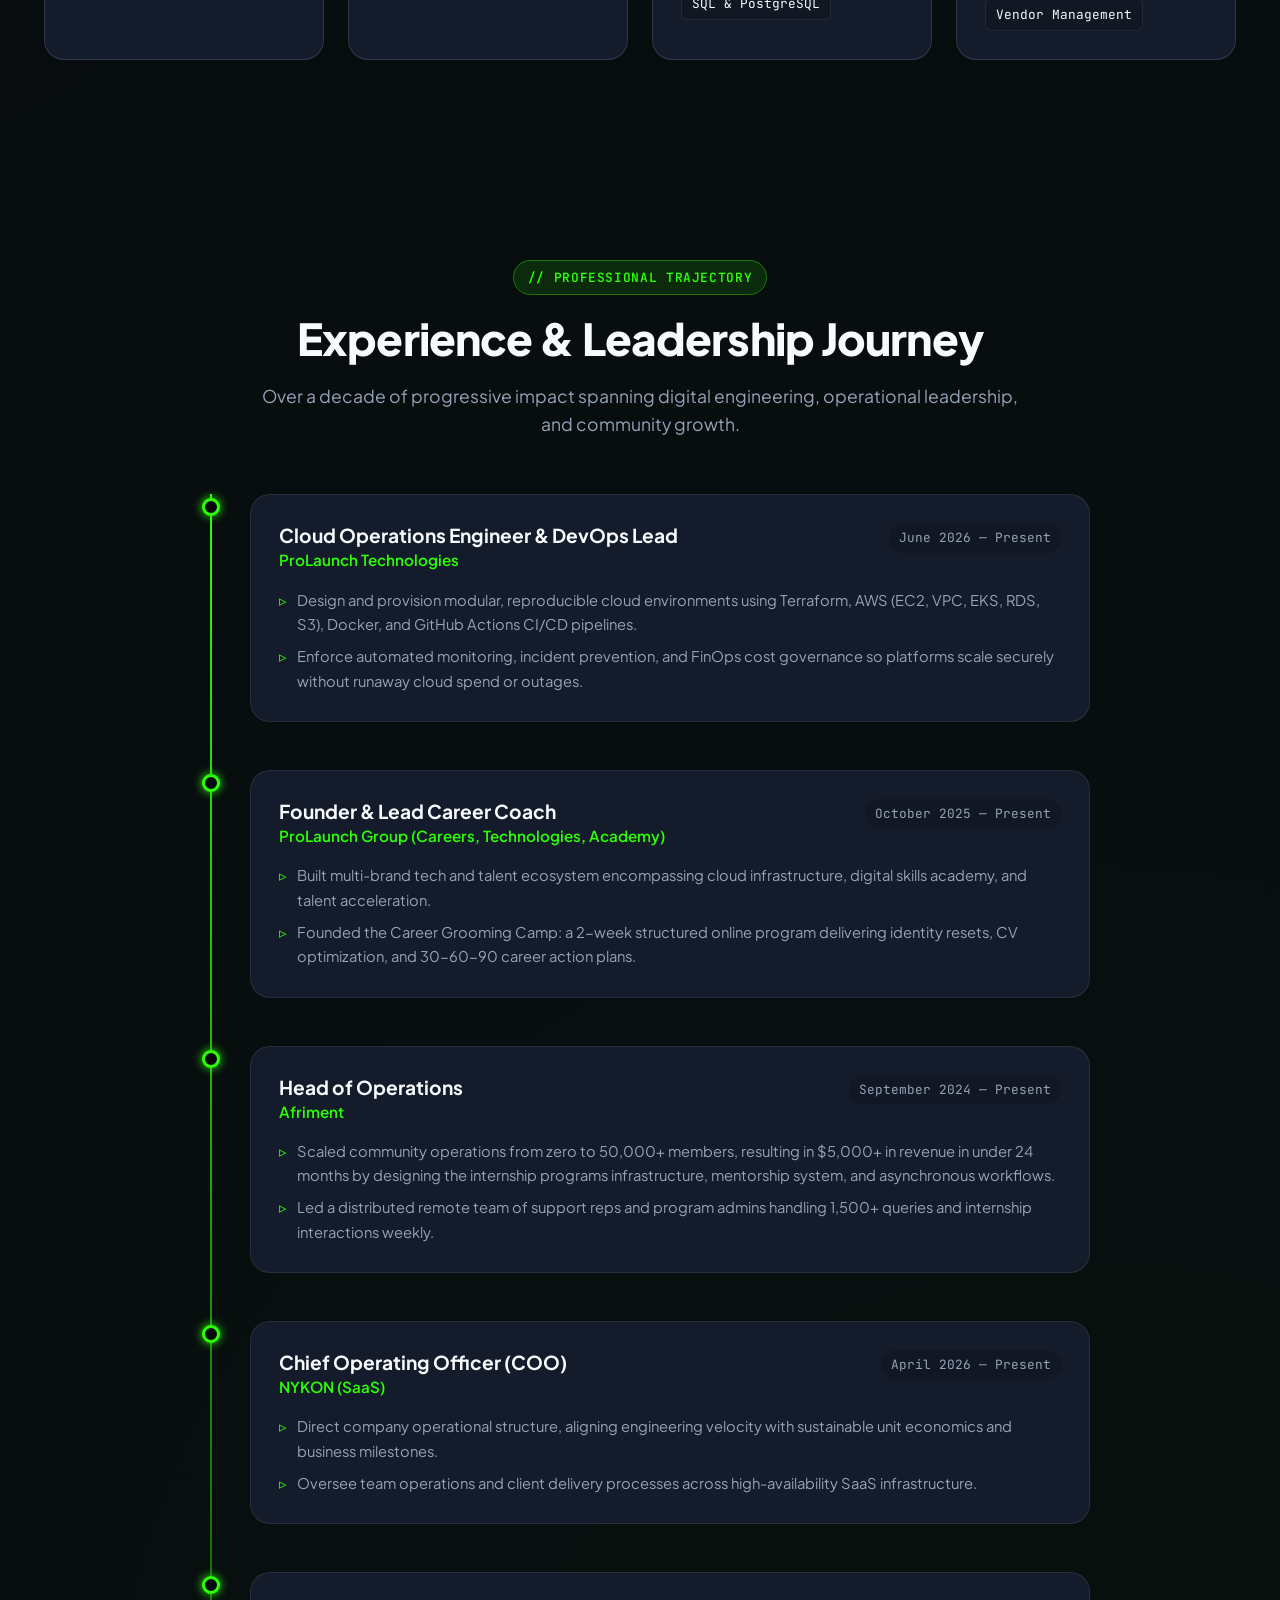
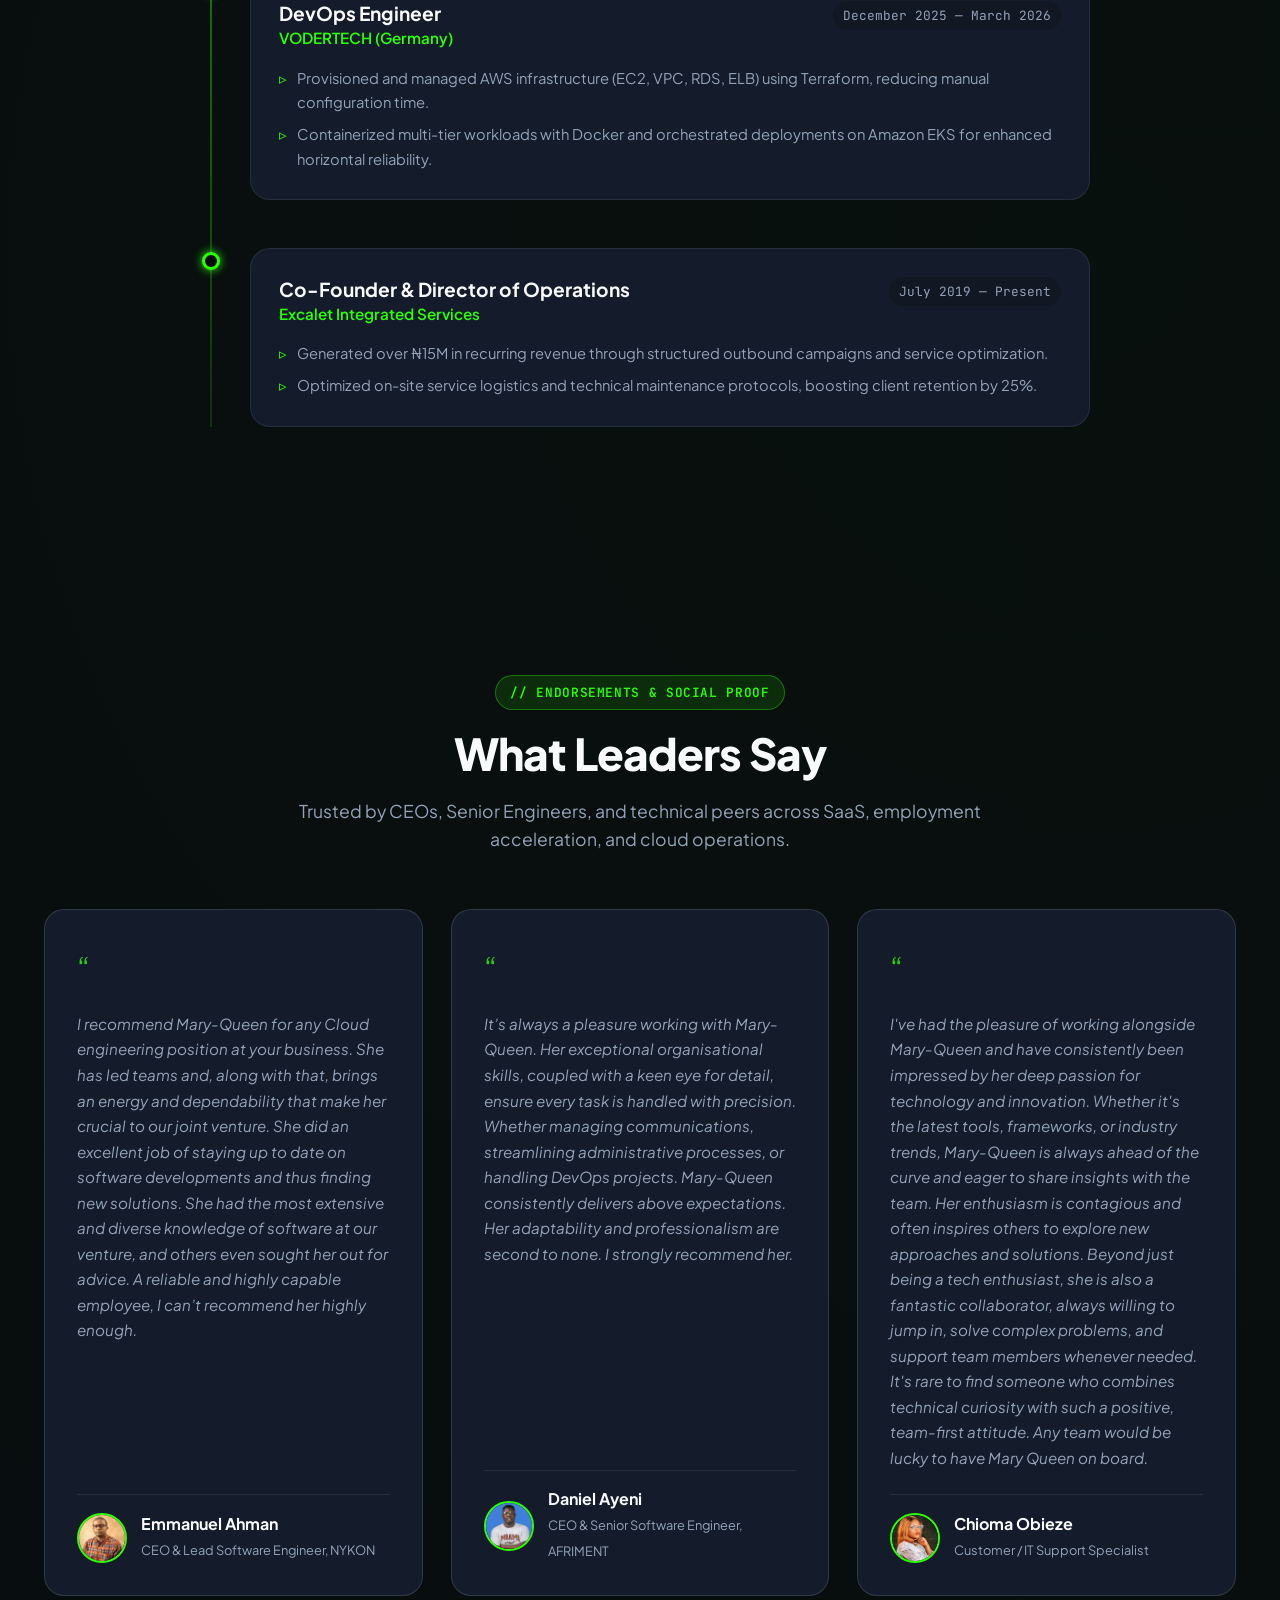
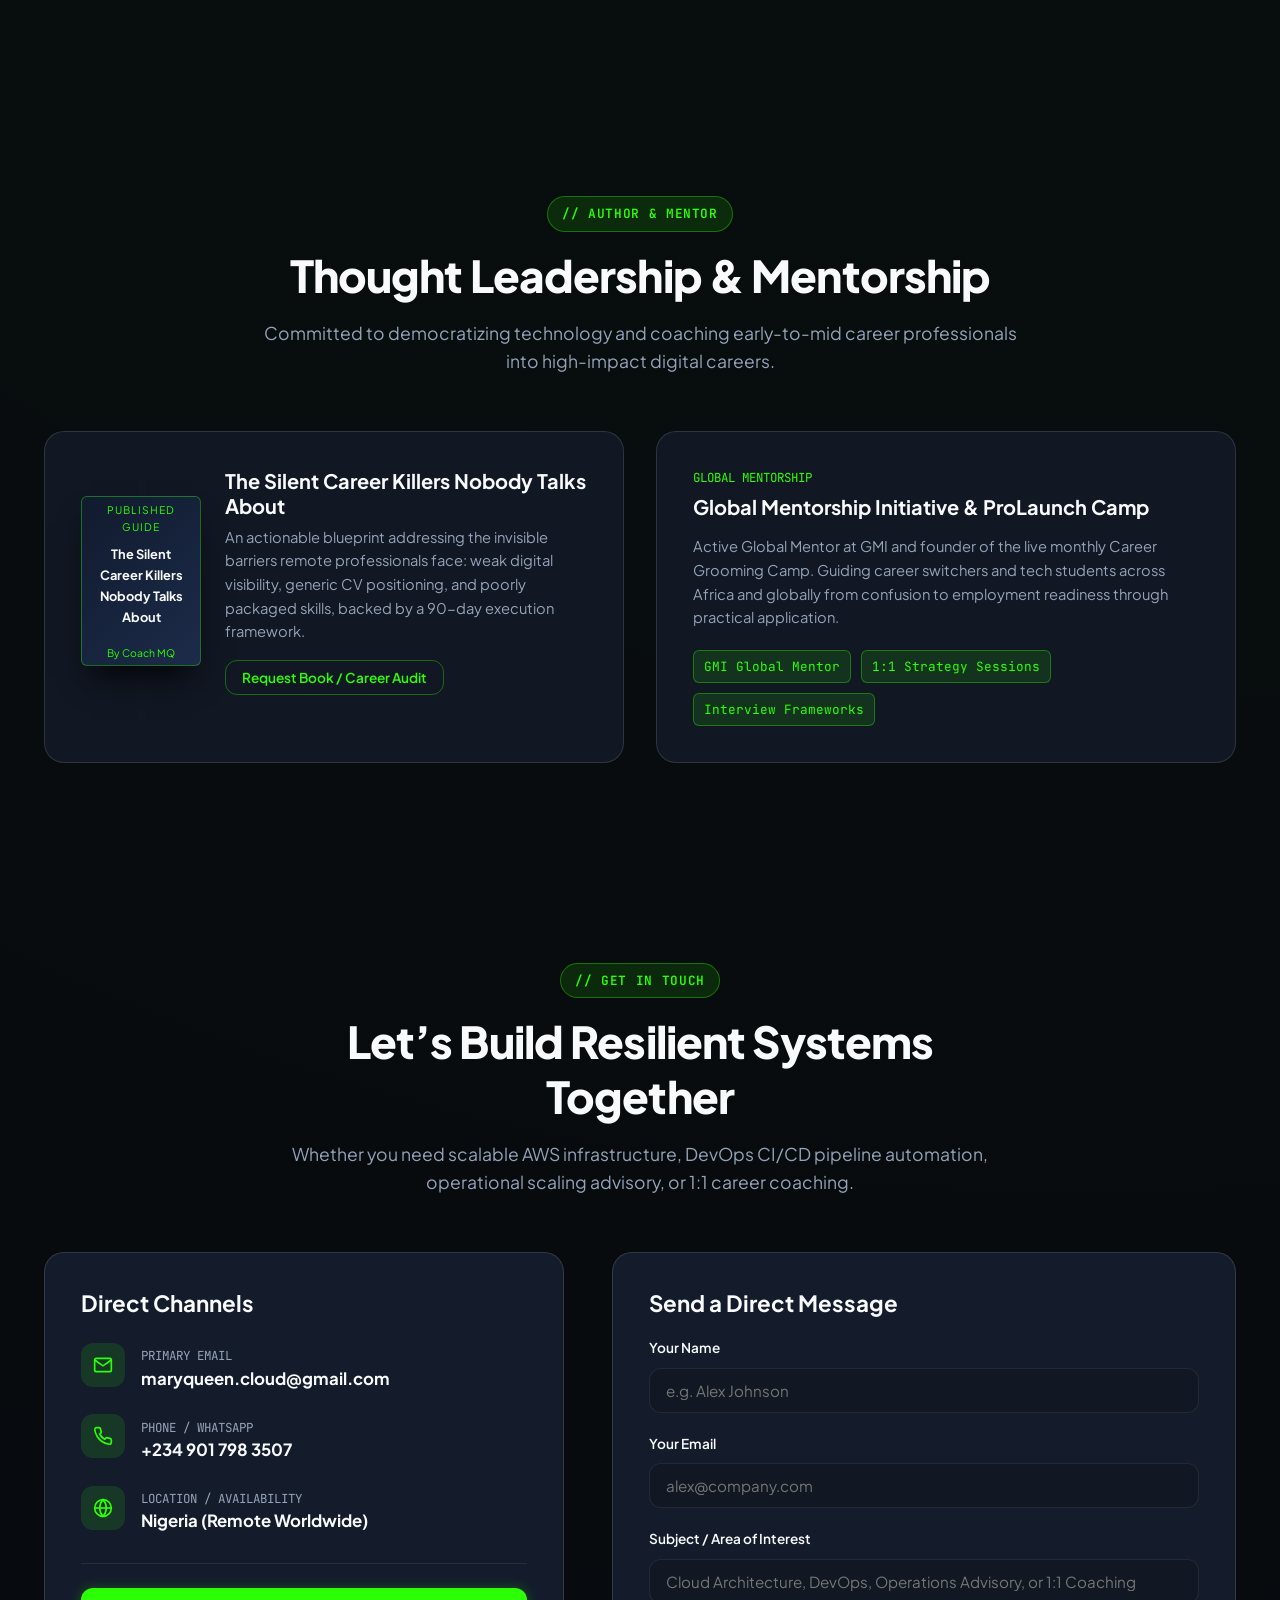
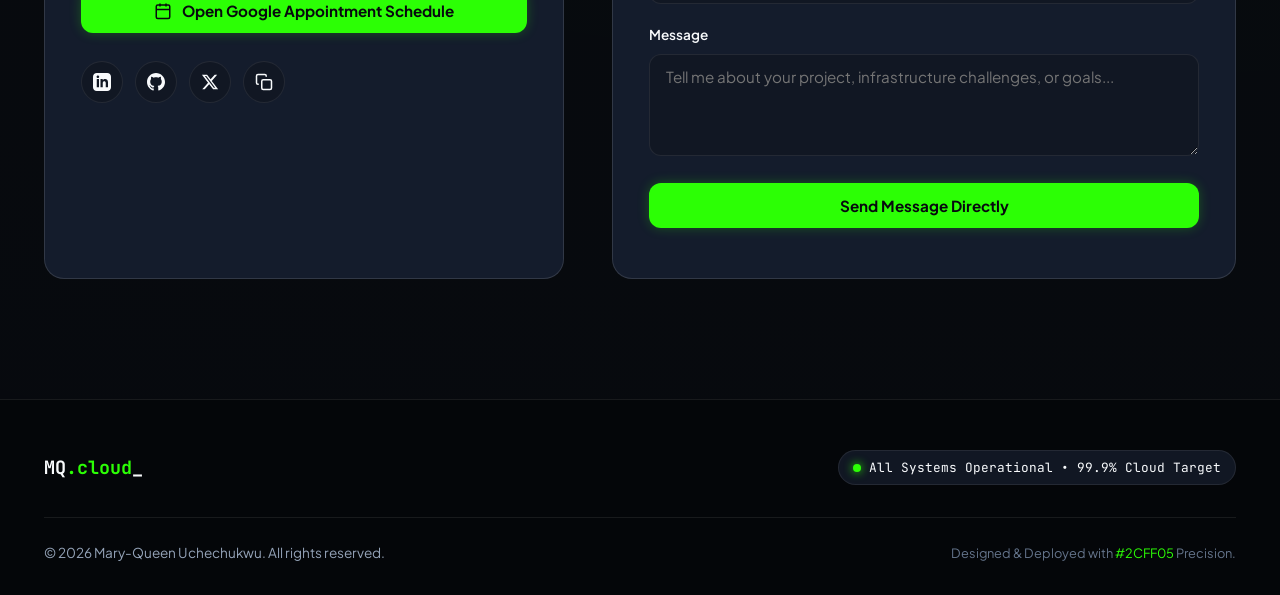
==== commit 058ac5ad: "fix: navbar title" ====
--- a/index.html
+++ b/index.html
@@ -30,8 +30,7 @@
   <nav class="navbar">
     <div class="container nav-container">
       <a href="#hero" class="brand-logo">
-        <span>Mary-Queen<span class="neon-text">UCHECHUKWU</span>_</span>
-        <span class="brand-badge">DEVOPS & OPS</span>
+        <span>Mary-Queen <span class="neon-text">UCHECHUKWU</span></span>
       </a>
 
       <ul class="nav-links">
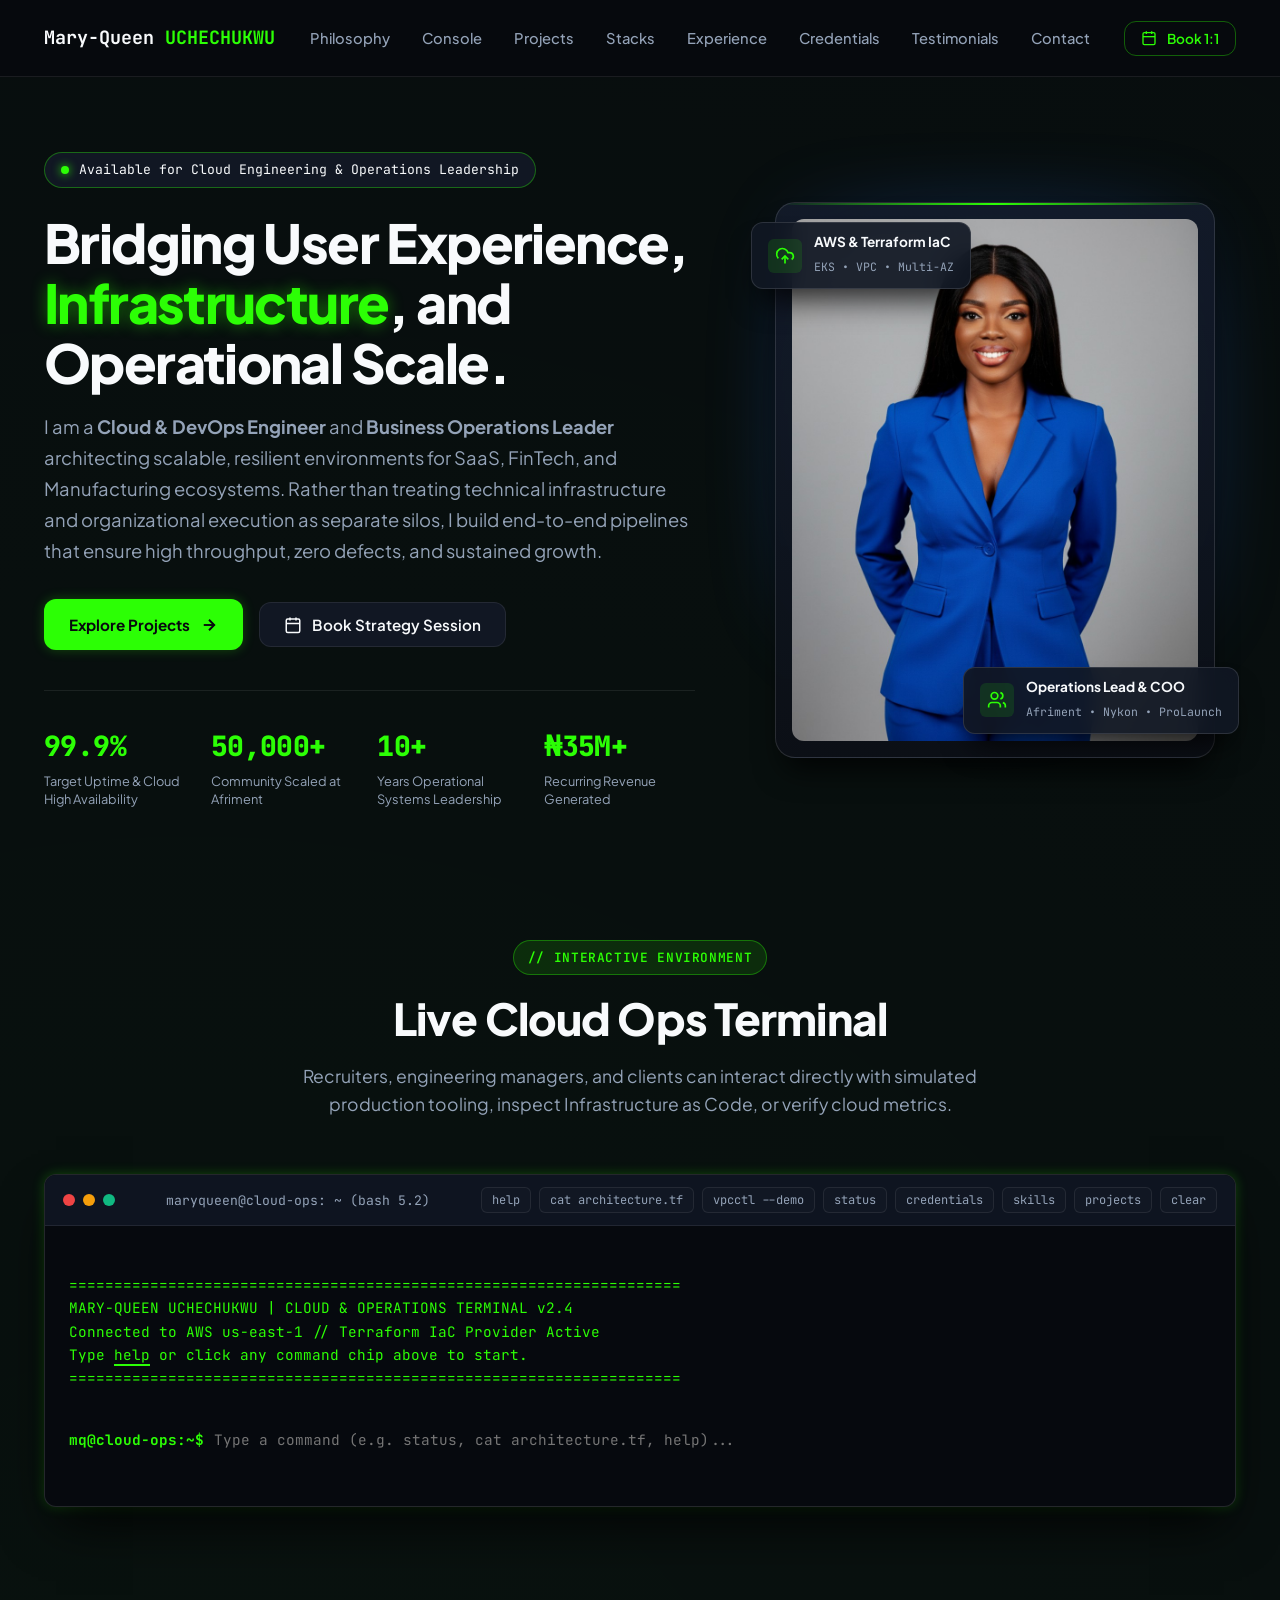
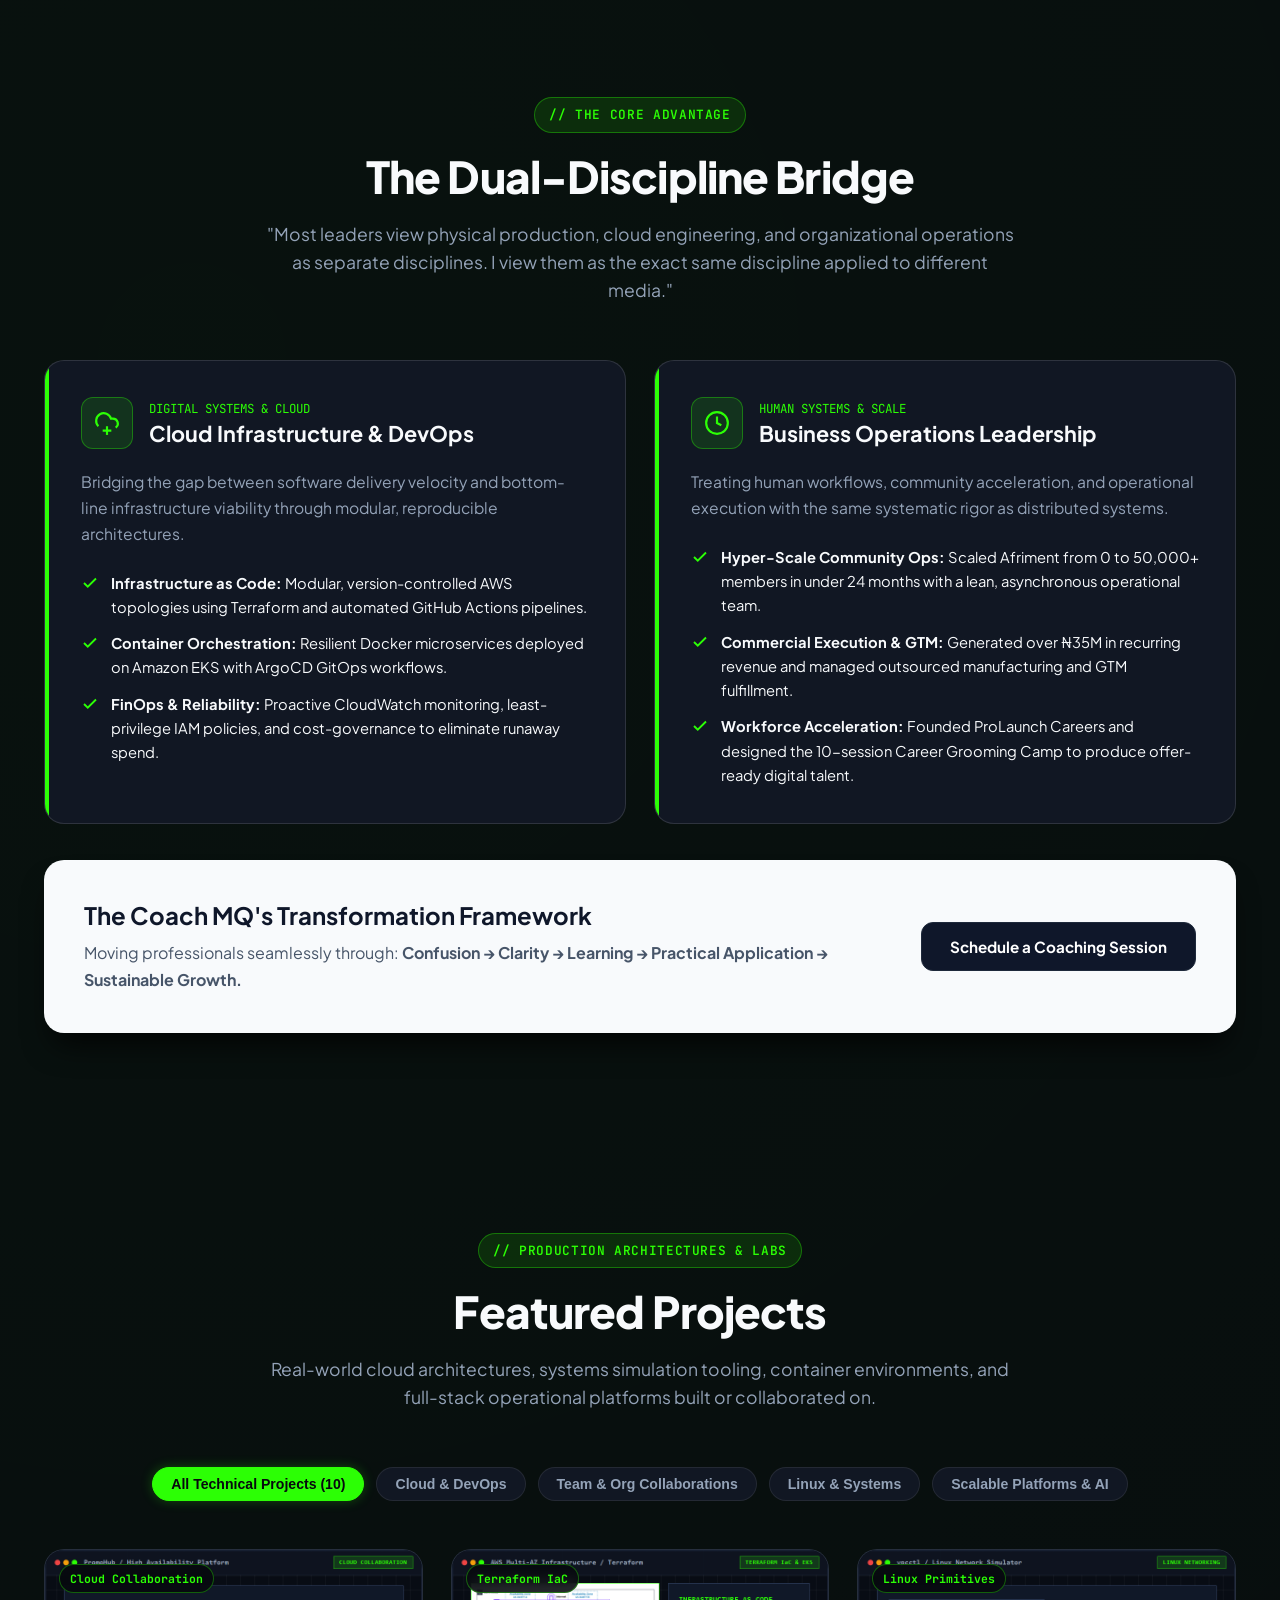
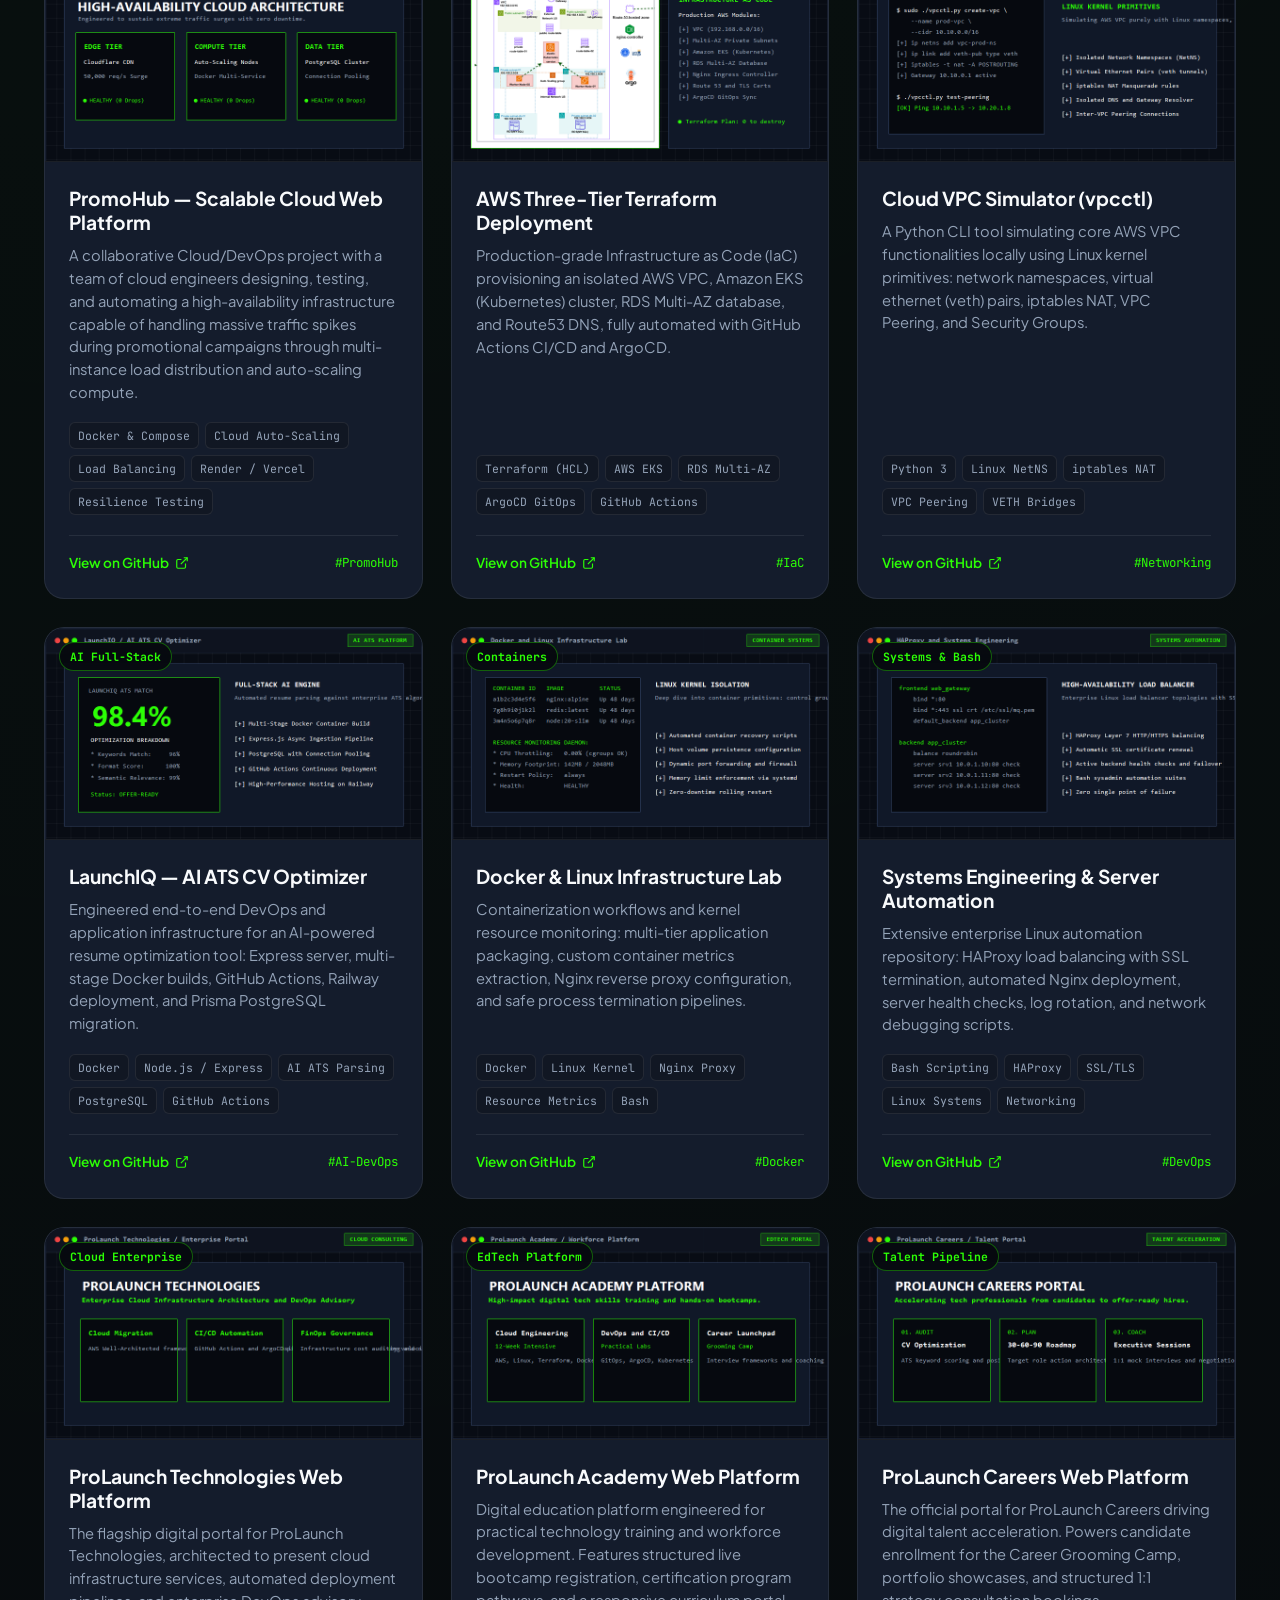
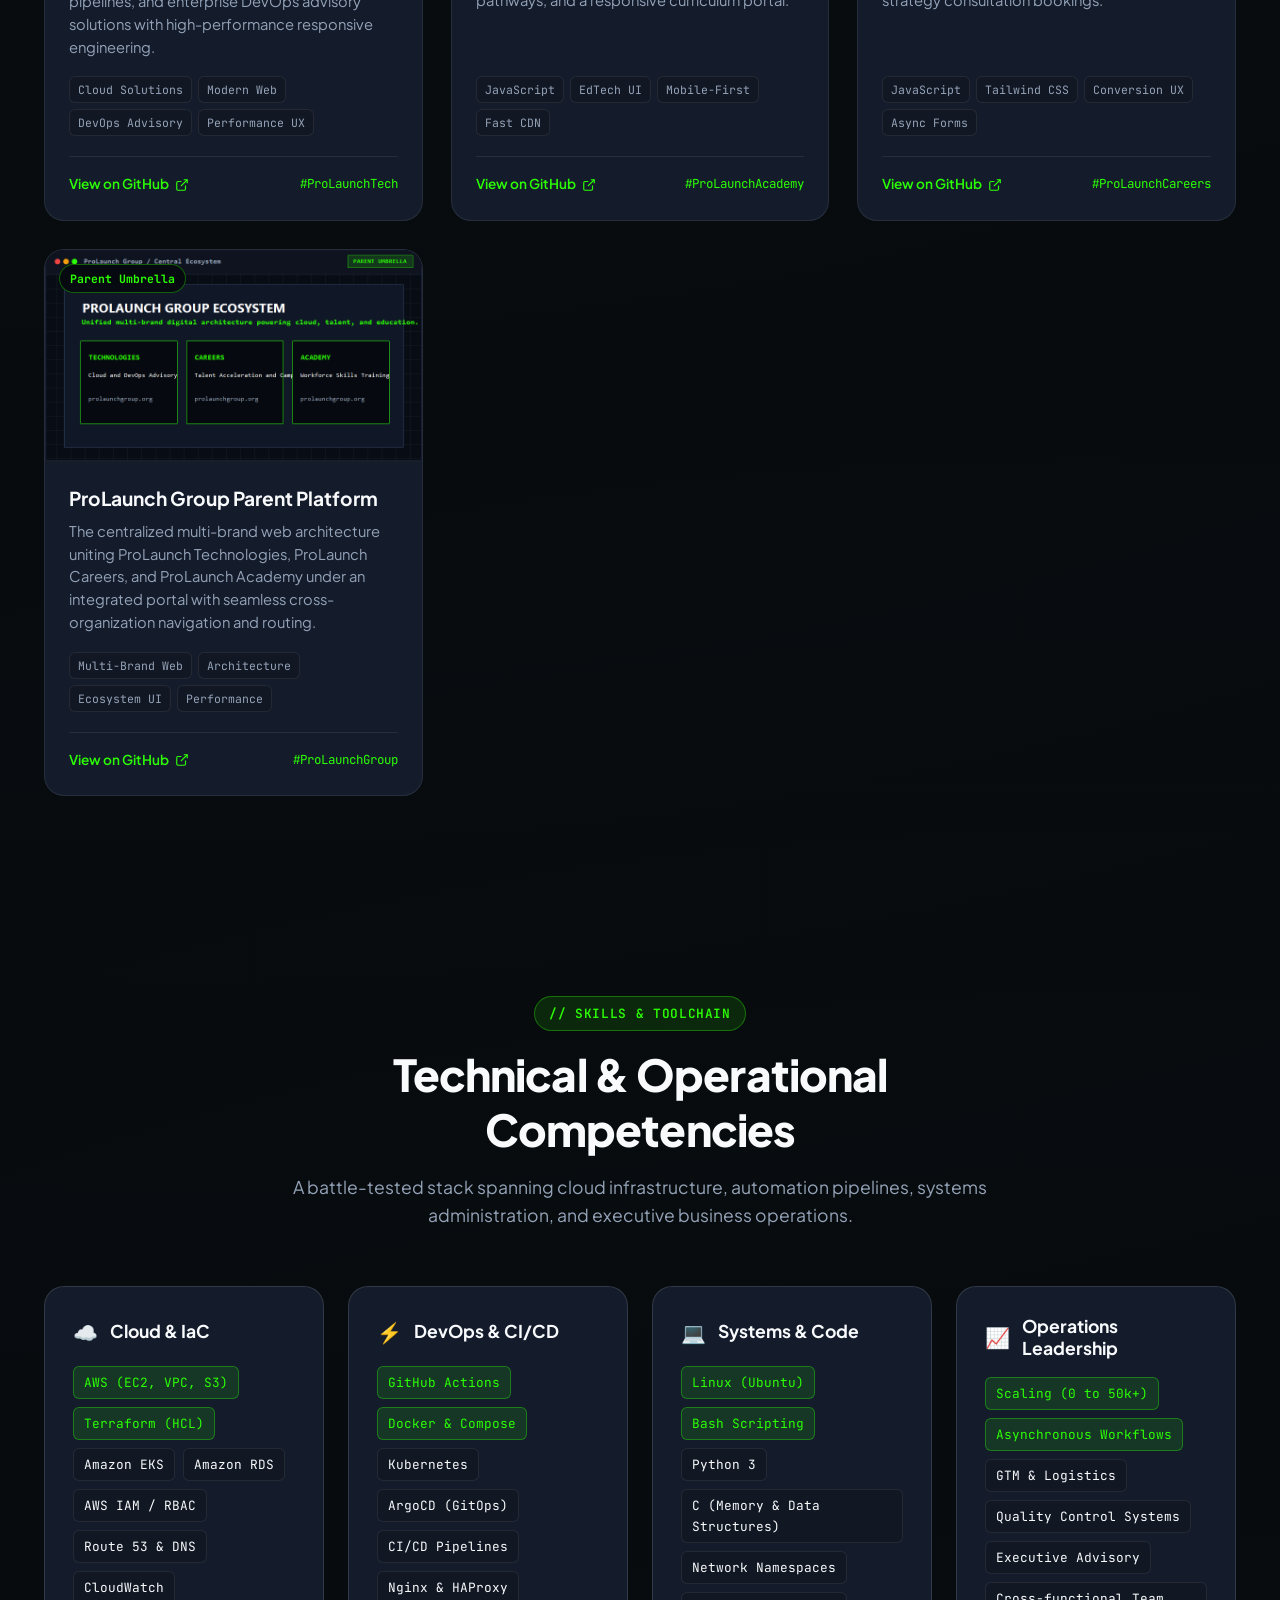
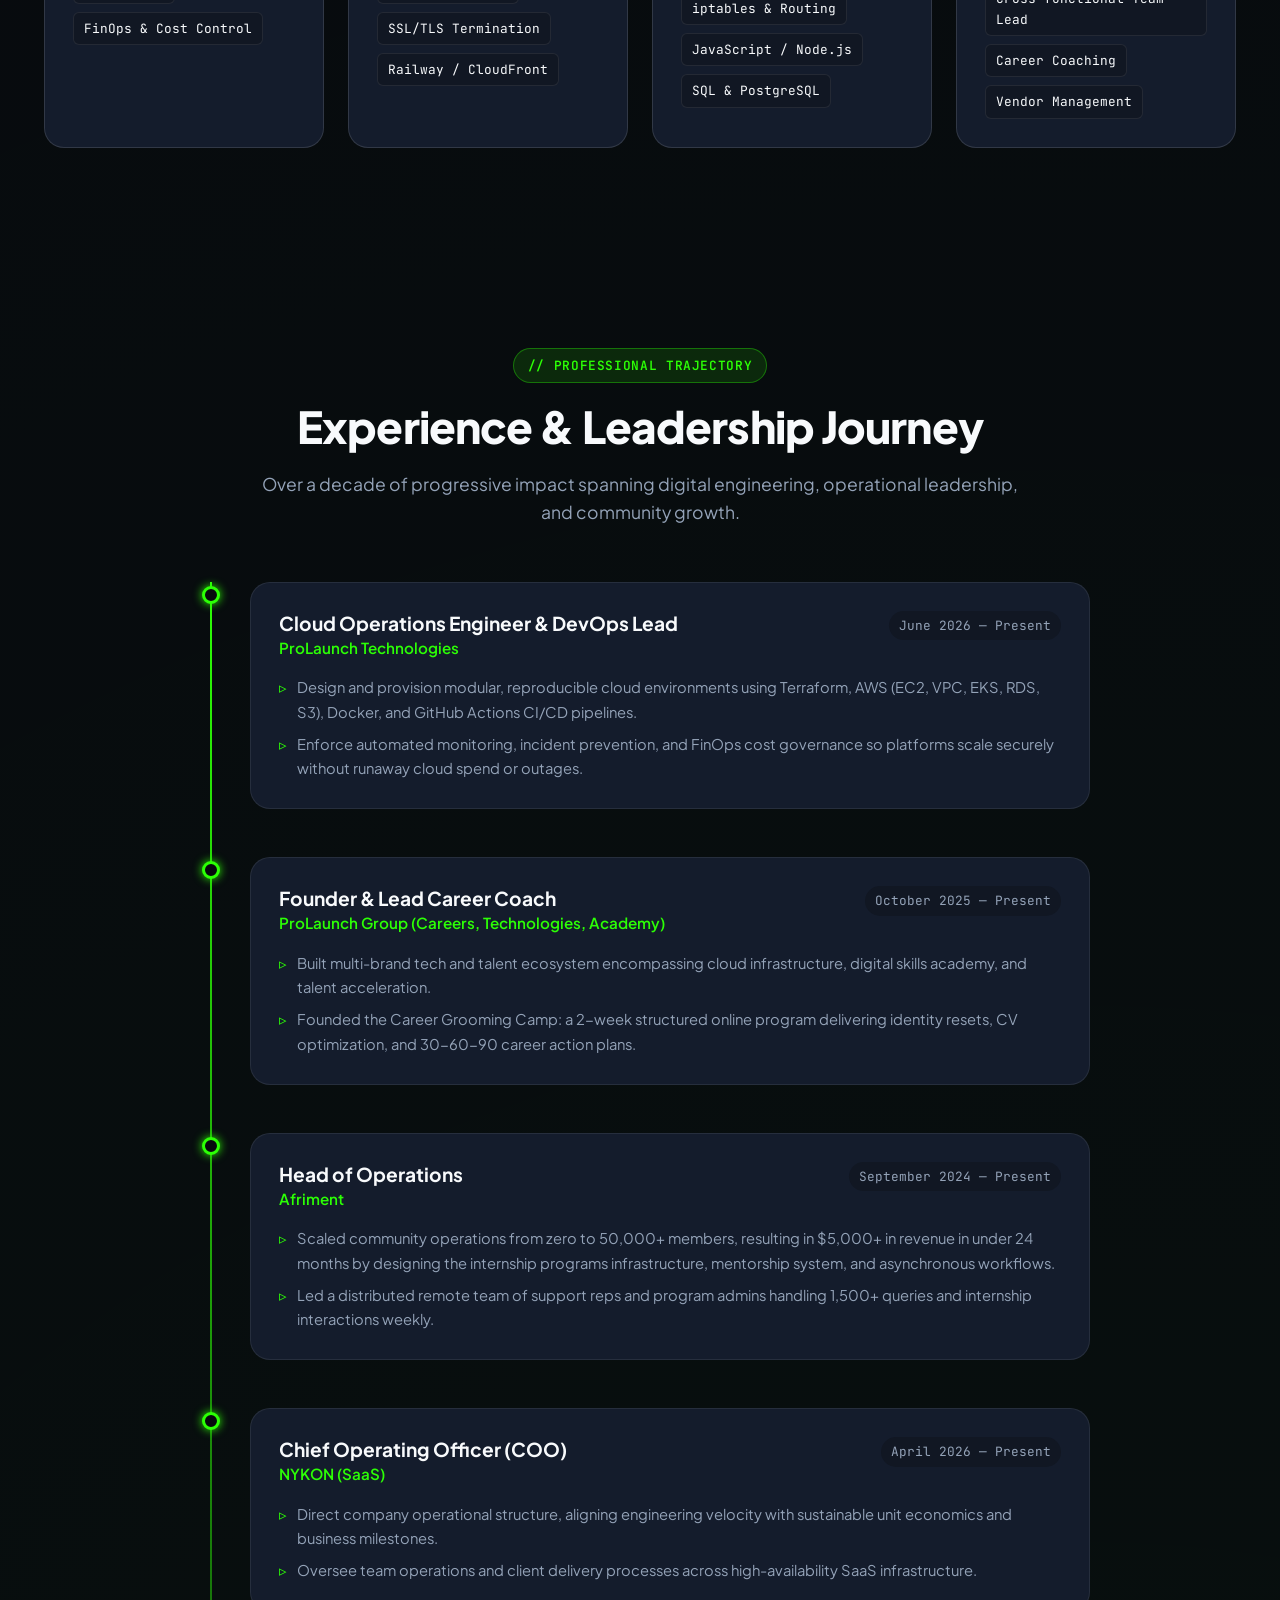
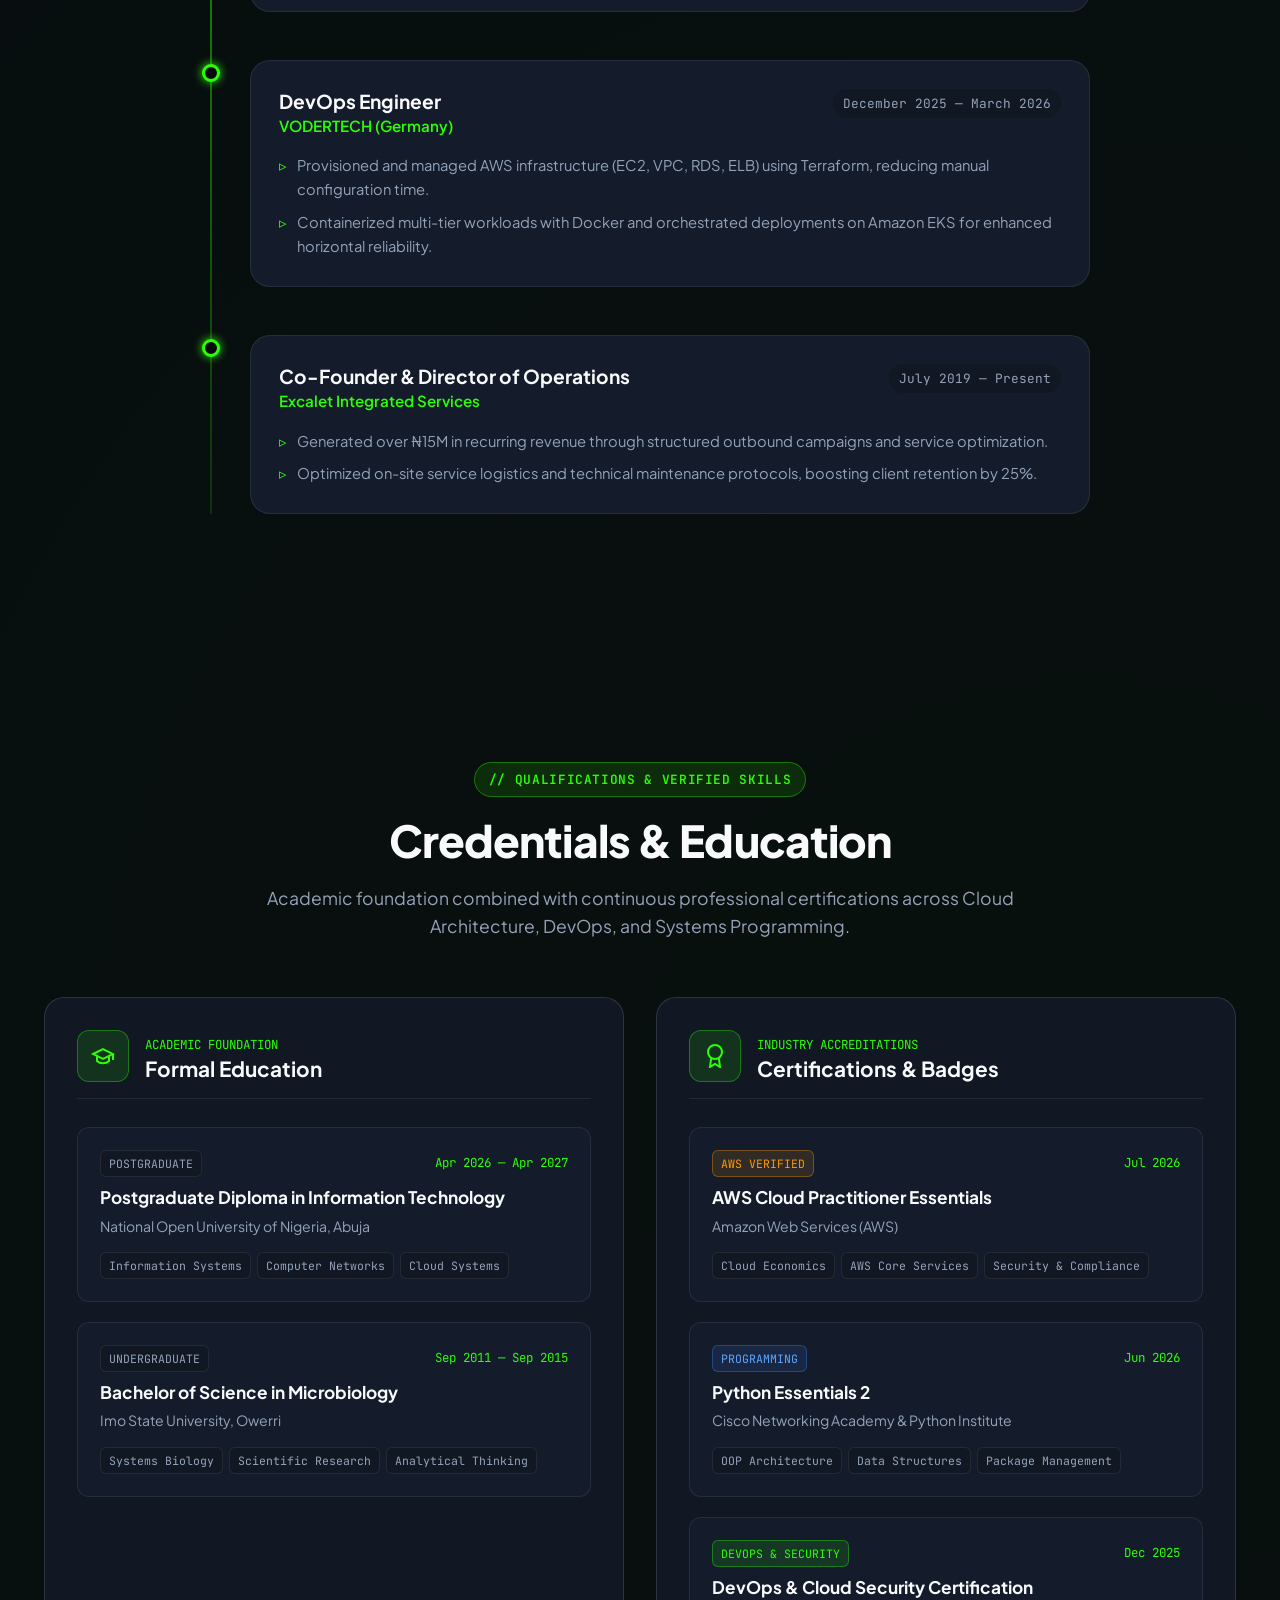
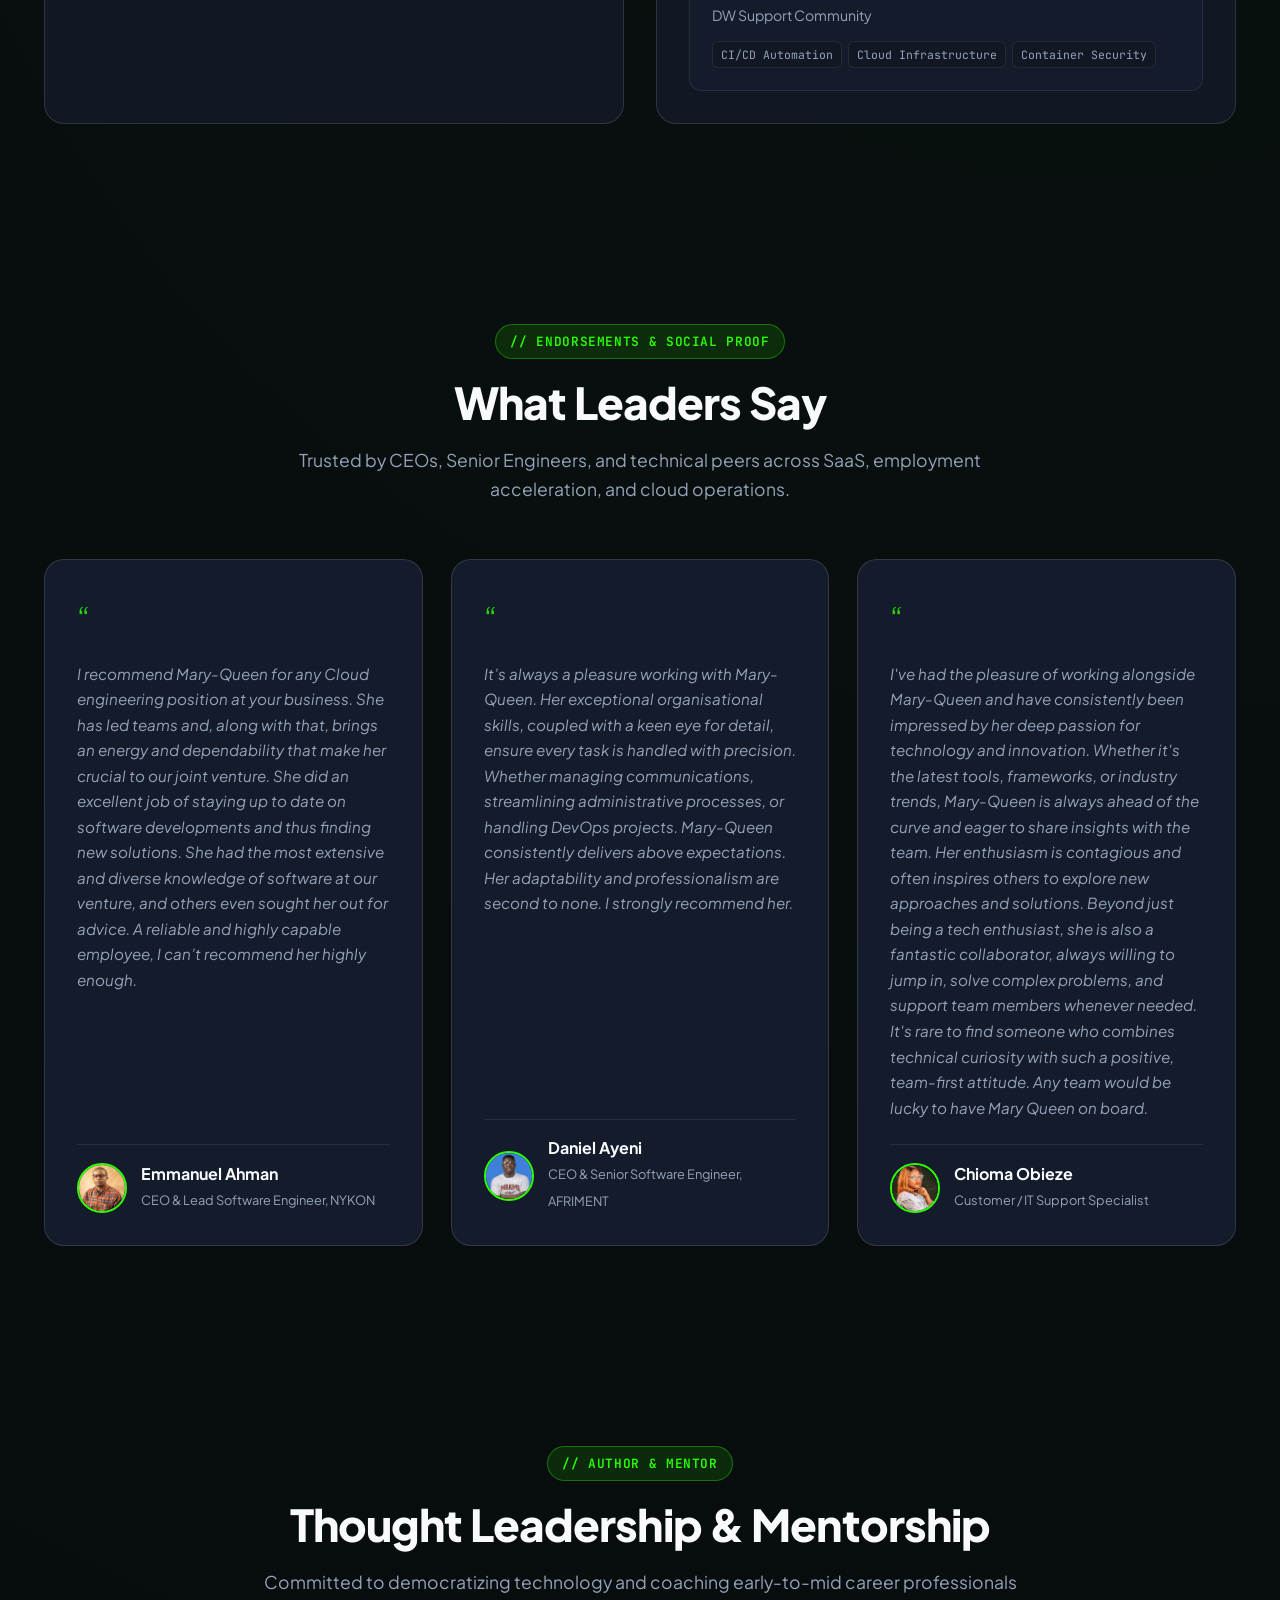
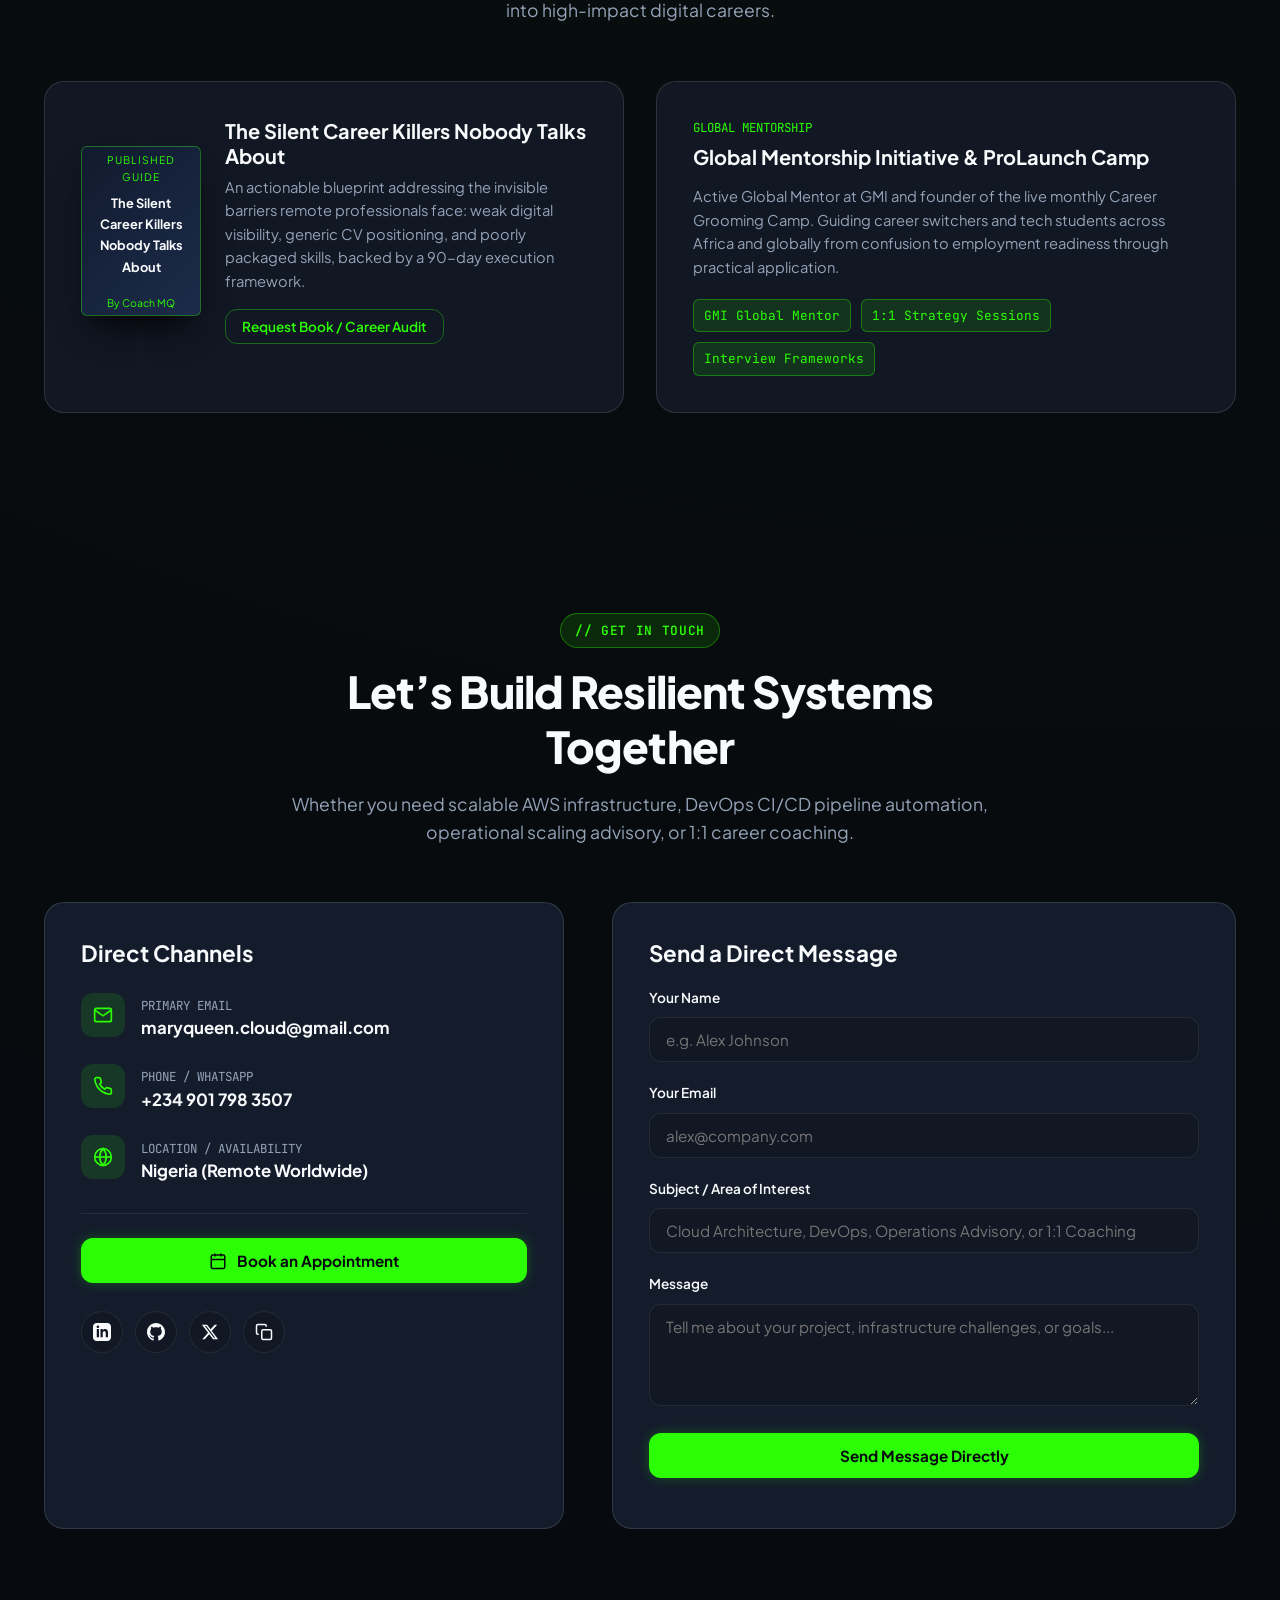
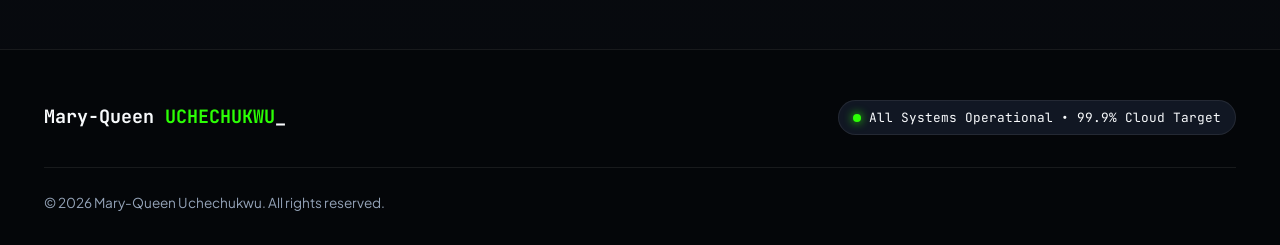
==== commit 16a809e0: "feat: add absolute LinkedIn Open Graph preview, Google booking link, and 16:9 mobile project thumbna" ====
--- a/index.html
+++ b/index.html
@@ -8,12 +8,26 @@
   <meta name="keywords" content="Mary-Queen Uchechukwu, Coach MQ, Cloud Engineer, DevOps Engineer, AWS, Terraform, Docker, Kubernetes, Business Operations, Afriment, ProLaunch Group">
   <meta name="author" content="Mary-Queen Uchechukwu">
 
-  <!-- Open Graph / Social Sharing -->
+  <link rel="canonical" href="https://maryqueen.prolaunchgroup.org/">
+
+  <!-- Open Graph / LinkedIn & Social Sharing -->
   <meta property="og:type" content="website">
+  <meta property="og:url" content="https://maryqueen.prolaunchgroup.org/">
   <meta property="og:title" content="Mary-Queen Uchechukwu | Cloud/DevOps Engineer & Business Operations Leader">
-  <meta property="og:description" content="Bridging user experience, infrastructure, and operational scale. Over a decade operating at the intersection of digital infrastructure and human systems.">
-  <meta property="og:image" content="assets/img/new-profile.png">
+  <meta property="og:description" content="Bridging user experience, infrastructure, and operational scale. Cloud & DevOps Engineer, Systems Strategist, and Business Operations Leader.">
+  <meta property="og:image" content="https://maryqueen.prolaunchgroup.org/assets/img/og-preview.png">
+  <meta property="og:image:secure_url" content="https://maryqueen.prolaunchgroup.org/assets/img/og-preview.png">
+  <meta property="og:image:type" content="image/png">
+  <meta property="og:image:width" content="1200">
+  <meta property="og:image:height" content="630">
+  <meta property="og:image:alt" content="Mary-Queen Uchechukwu - Cloud/DevOps Engineer & Business Operations Leader">
+
+  <!-- Twitter Card -->
   <meta name="twitter:card" content="summary_large_image">
+  <meta name="twitter:url" content="https://maryqueen.prolaunchgroup.org/">
+  <meta name="twitter:title" content="Mary-Queen Uchechukwu | Cloud/DevOps Engineer & Business Operations Leader">
+  <meta name="twitter:description" content="Bridging user experience, infrastructure, and operational scale. Architecting scalable, resilient environments.">
+  <meta name="twitter:image" content="https://maryqueen.prolaunchgroup.org/assets/img/og-preview.png">
   <meta name="twitter:creator" content="@kweenshaly">
 
   <!-- SVG Favicon with Brand Accent -->
@@ -34,12 +48,12 @@
       </a>
 
       <ul class="nav-links">
-        <li><a href="#hero" class="nav-link active">Home</a></li>
-        <li><a href="#philosophy" class="nav-link">Dual Philosophy</a></li>
-        <li><a href="#terminal" class="nav-link">Cloud Console</a></li>
+        <li><a href="#philosophy" class="nav-link">Philosophy</a></li>
+        <li><a href="#terminal" class="nav-link">Console</a></li>
         <li><a href="#projects" class="nav-link">Projects</a></li>
-        <li><a href="#skills" class="nav-link">Skills</a></li>
+        <li><a href="#skills" class="nav-link">Stacks</a></li>
         <li><a href="#experience" class="nav-link">Experience</a></li>
+        <li><a href="#credentials" class="nav-link">Credentials</a></li>
         <li><a href="#testimonials" class="nav-link">Testimonials</a></li>
         <li><a href="#contact" class="nav-link">Contact</a></li>
       </ul>
@@ -59,11 +73,12 @@
   <!-- Mobile Drawer -->
   <div class="mobile-drawer" id="mobileDrawer">
     <a href="#hero" class="nav-link">Home</a>
-    <a href="#philosophy" class="nav-link">Dual Philosophy</a>
-    <a href="#terminal" class="nav-link">Cloud Console</a>
+    <a href="#philosophy" class="nav-link">Philosophy</a>
+    <a href="#terminal" class="nav-link">Console</a>
     <a href="#projects" class="nav-link">Featured Projects</a>
     <a href="#skills" class="nav-link">Technical Toolchain</a>
     <a href="#experience" class="nav-link">Career Journey</a>
+    <a href="#credentials" class="nav-link">Credentials & Education</a>
     <a href="#testimonials" class="nav-link">Testimonials</a>
     <a href="#contact" class="nav-link">Contact & Book</a>
     <button class="btn btn-primary open-booking-modal" style="margin-top: 16px;">Schedule Appointment</button>
@@ -180,6 +195,7 @@
             <button class="chip-btn" data-cmd="cat architecture.tf">cat architecture.tf</button>
             <button class="chip-btn" data-cmd="vpcctl --demo">vpcctl --demo</button>
             <button class="chip-cmd chip-btn" data-cmd="status">status</button>
+            <button class="chip-btn" data-cmd="credentials">credentials</button>
             <button class="chip-btn" data-cmd="skills">skills</button>
             <button class="chip-btn" data-cmd="projects">projects</button>
             <button class="chip-btn" data-cmd="clear">clear</button>
@@ -324,12 +340,7 @@
         <!-- 1. PromoHub — Scalable Cloud Web Platform -->
         <div class="project-card" data-category="cloud org platform">
           <div class="project-media">
-            <div class="project-code-art">
-              <span class="neon-text">// PromoHub Cloud Architecture</span>
-              <span>services: [load-balancer, api-cluster, db]</span>
-              <span>Traffic Surge Simulation: 50,000 req/s &bull; Auto-scale</span>
-              <span class="neon-text">High Availability • Zero Outage</span>
-            </div>
+            <img src="assets/img/projects/project-promohub.png" alt="PromoHub Scalable Cloud Web Platform" class="project-thumb-img" loading="lazy">
             <span class="project-badge-top">Cloud Collaboration</span>
           </div>
           <div class="project-content">
@@ -357,12 +368,7 @@
         <!-- 2. AWS Three-Tier Terraform Deployment -->
         <div class="project-card" data-category="cloud systems">
           <div class="project-media">
-            <div class="project-code-art">
-              <span class="neon-text">// terraform-eks-db</span>
-              <span>module "vpc" { cidr = "10.0.0.0/16" }</span>
-              <span>module "eks" { cluster = "prod-eks" }</span>
-              <span>module "rds" { engine = "postgres" }</span>
-            </div>
+            <img src="assets/img/projects/project-aws-terraform.png" alt="AWS Three-Tier Terraform Deployment" class="project-thumb-img" loading="lazy">
             <span class="project-badge-top">Terraform IaC</span>
           </div>
           <div class="project-content">
@@ -390,12 +396,7 @@
         <!-- 3. Cloud VPC Simulator -->
         <div class="project-card" data-category="cloud systems">
           <div class="project-media">
-            <div class="project-code-art">
-              <span class="neon-text"># vpcctl.py (Linux NetNS)</span>
-              <span>$ sudo ./vpcctl.py create --cidr 10.10.0.0/16</span>
-              <span>$ sudo iptables -t nat -A POSTROUTING ...</span>
-              <span class="neon-text">✓ Isolated Namespace Verified</span>
-            </div>
+            <img src="assets/img/projects/project-vpc-simulator.png" alt="Cloud VPC Simulator" class="project-thumb-img" loading="lazy">
             <span class="project-badge-top">Linux Primitives</span>
           </div>
           <div class="project-content">
@@ -420,15 +421,10 @@
           </div>
         </div>
 
-        <!-- 4. LaunchIQ - AI ATS CV Optimizer -->
+        <!-- 4. LaunchIQ — AI ATS CV Optimizer -->
         <div class="project-card" data-category="platform cloud">
           <div class="project-media">
-            <div class="project-code-art">
-              <span class="neon-text">// LaunchIQ ATS AI Engine</span>
-              <span>POST /api/optimize-cv HTTP/1.1</span>
-              <span>Docker Multi-Stage Build &bull; Railway CD</span>
-              <span>Supabase / Prisma PostgreSQL</span>
-            </div>
+            <img src="assets/img/projects/project-cv-optimizer.png" alt="LaunchIQ AI ATS CV Optimizer" class="project-thumb-img" loading="lazy">
             <span class="project-badge-top">AI Full-Stack</span>
           </div>
           <div class="project-content">
@@ -456,12 +452,7 @@
         <!-- 5. Docker & Linux Systems Lab -->
         <div class="project-card" data-category="cloud systems">
           <div class="project-media">
-            <div class="project-code-art">
-              <span class="neon-text">$ docker stats --all</span>
-              <span>CONTAINER ID   NAME     CPU %   MEM USAGE</span>
-              <span>a1b2c3d4e5f6   nginx    0.05%   14.2MiB</span>
-              <span class="neon-text">Container Isolation & Monitoring Lab</span>
-            </div>
+            <img src="assets/img/projects/project-docker-linux.png" alt="Docker & Linux Infrastructure Lab" class="project-thumb-img" loading="lazy">
             <span class="project-badge-top">Containers</span>
           </div>
           <div class="project-content">
@@ -489,12 +480,7 @@
         <!-- 6. ALX System Engineering & DevOps Automation -->
         <div class="project-card" data-category="cloud systems">
           <div class="project-media">
-            <div class="project-code-art">
-              <span class="neon-text">#!/usr/bin/env bash</span>
-              <span># Automated HAProxy SSL load balancing</span>
-              <span>apt-get update && apt-get -y install haproxy</span>
-              <span class="neon-text">Automated Server Health Check: 200 OK</span>
-            </div>
+            <img src="assets/img/projects/project-systems-devops.png" alt="Systems Engineering & DevOps Automation" class="project-thumb-img" loading="lazy">
             <span class="project-badge-top">Systems & Bash</span>
           </div>
           <div class="project-content">
@@ -522,12 +508,7 @@
         <!-- 7. ProLaunch Technologies Web & Cloud Platform -->
         <div class="project-card" data-category="org platform cloud">
           <div class="project-media">
-            <div class="project-code-art">
-              <span class="neon-text">// ProLaunch Technologies Web Platform</span>
-              <span>Cloud Infrastructure Architecture Services</span>
-              <span>CI/CD Automation Pipelines &bull; DevOps Consulting</span>
-              <span class="neon-text">Production High-Performance Deployment</span>
-            </div>
+            <img src="assets/img/projects/project-ptech.png" alt="ProLaunch Technologies Web Platform" class="project-thumb-img" loading="lazy">
             <span class="project-badge-top">Cloud Enterprise</span>
           </div>
           <div class="project-content">
@@ -554,12 +535,7 @@
         <!-- 8. ProLaunch Academy Web Platform -->
         <div class="project-card" data-category="org platform">
           <div class="project-media">
-            <div class="project-code-art">
-              <span class="neon-text">// ProLaunch Academy Platform</span>
-              <span>Practical Digital Tech Skills Training</span>
-              <span>Live Bootcamps &bull; Certification Tracks</span>
-              <span class="neon-text">Curriculum UI & Mobile-First Design</span>
-            </div>
+            <img src="assets/img/projects/project-pacad.png" alt="ProLaunch Academy Web Platform" class="project-thumb-img" loading="lazy">
             <span class="project-badge-top">EdTech Platform</span>
           </div>
           <div class="project-content">
@@ -586,12 +562,7 @@
         <!-- 9. ProLaunch Careers Platform -->
         <div class="project-card" data-category="org platform">
           <div class="project-media">
-            <div class="project-code-art">
-              <span class="neon-text">// ProLaunch Careers Platform</span>
-              <span>Career Grooming Camp &bull; 10 Live Sessions</span>
-              <span>CV Optimization &bull; 30-60-90 Action Plans</span>
-              <span class="neon-text">Offer-Ready Talent Pipeline</span>
-            </div>
+            <img src="assets/img/projects/project-pcareers.png" alt="ProLaunch Careers Web Platform" class="project-thumb-img" loading="lazy">
             <span class="project-badge-top">Talent Pipeline</span>
           </div>
           <div class="project-content">
@@ -618,12 +589,7 @@
         <!-- 10. ProLaunch Group Parent Platform -->
         <div class="project-card" data-category="org platform">
           <div class="project-media">
-            <div class="project-code-art">
-              <span class="neon-text">// ProLaunch Group Parent Umbrella</span>
-              <span>Technologies &bull; Careers &bull; Academy</span>
-              <span>Unified Navigation & Multi-Brand Architecture</span>
-              <span class="neon-text">Cloud & Operations Ecosystem</span>
-            </div>
+            <img src="assets/img/projects/project-pgroup.png" alt="ProLaunch Group Parent Platform" class="project-thumb-img" loading="lazy">
             <span class="project-badge-top">Parent Umbrella</span>
           </div>
           <div class="project-content">
@@ -864,6 +830,128 @@
           </div>
         </div>
 
+      </div>
+    </div>
+  </section>
+
+  <!-- ==========================================================================
+       CREDENTIALS & FORMAL EDUCATION
+       ========================================================================== -->
+  <section class="section" id="credentials">
+    <div class="container">
+      <div class="section-title-wrap">
+        <div class="section-tag">// QUALIFICATIONS & VERIFIED SKILLS</div>
+        <h2 class="section-title">Credentials & Education</h2>
+        <p class="section-subtitle">
+          Academic foundation combined with continuous professional certifications across Cloud Architecture, DevOps, and Systems Programming.
+        </p>
+      </div>
+
+      <div class="credentials-grid">
+        <!-- Track 1: Formal Education -->
+        <div class="credential-column">
+          <div class="credential-col-header">
+            <div class="pillar-icon-box">
+              <svg width="24" height="24" viewBox="0 0 24 24" fill="none" stroke="currentColor" stroke-width="2"><path d="M22 10v6M2 10l10-5 10 5-10 5z"></path><path d="M6 12v5c3 3 9 3 12 0v-5"></path></svg>
+            </div>
+            <div>
+              <span class="pillar-tagline">ACADEMIC FOUNDATION</span>
+              <h3 style="font-size: 1.3rem;">Formal Education</h3>
+            </div>
+          </div>
+
+          <div class="credential-card-list">
+            <!-- Degree 1: PGD IT -->
+            <div class="credential-card">
+              <div class="credential-card-top">
+                <span class="credential-badge">Postgraduate</span>
+                <span class="mono neon-text credential-period">Apr 2026 — Apr 2027</span>
+              </div>
+              <h4 class="credential-title">Postgraduate Diploma in Information Technology</h4>
+              <p class="credential-institution">National Open University of Nigeria, Abuja</p>
+              <div class="credential-tags">
+                <span class="tag-pill">Information Systems</span>
+                <span class="tag-pill">Computer Networks</span>
+                <span class="tag-pill">Cloud Systems</span>
+              </div>
+            </div>
+
+            <!-- Degree 2: BSc Microbiology -->
+            <div class="credential-card">
+              <div class="credential-card-top">
+                <span class="credential-badge">Undergraduate</span>
+                <span class="mono neon-text credential-period">Sep 2011 — Sep 2015</span>
+              </div>
+              <h4 class="credential-title">Bachelor of Science in Microbiology</h4>
+              <p class="credential-institution">Imo State University, Owerri</p>
+              <div class="credential-tags">
+                <span class="tag-pill">Systems Biology</span>
+                <span class="tag-pill">Scientific Research</span>
+                <span class="tag-pill">Analytical Thinking</span>
+              </div>
+            </div>
+          </div>
+        </div>
+
+        <!-- Track 2: Industry Certifications -->
+        <div class="credential-column">
+          <div class="credential-col-header">
+            <div class="pillar-icon-box">
+              <svg width="24" height="24" viewBox="0 0 24 24" fill="none" stroke="currentColor" stroke-width="2"><circle cx="12" cy="8" r="7"></circle><polyline points="8.21 13.89 7 23 12 20 17 23 15.79 13.88"></polyline></svg>
+            </div>
+            <div>
+              <span class="pillar-tagline">INDUSTRY ACCREDITATIONS</span>
+              <h3 style="font-size: 1.3rem;">Certifications & Badges</h3>
+            </div>
+          </div>
+
+          <div class="credential-card-list">
+            <!-- Cert 1: AWS -->
+            <div class="credential-card">
+              <div class="credential-card-top">
+                <span class="credential-badge badge-cloud">AWS Verified</span>
+                <span class="mono neon-text credential-period">Jul 2026</span>
+              </div>
+              <h4 class="credential-title">AWS Cloud Practitioner Essentials</h4>
+              <p class="credential-institution">Amazon Web Services (AWS)</p>
+              <div class="credential-tags">
+                <span class="tag-pill">Cloud Economics</span>
+                <span class="tag-pill">AWS Core Services</span>
+                <span class="tag-pill">Security & Compliance</span>
+              </div>
+            </div>
+
+            <!-- Cert 2: Python Essentials 2 -->
+            <div class="credential-card">
+              <div class="credential-card-top">
+                <span class="credential-badge badge-code">Programming</span>
+                <span class="mono neon-text credential-period">Jun 2026</span>
+              </div>
+              <h4 class="credential-title">Python Essentials 2</h4>
+              <p class="credential-institution">Cisco Networking Academy & Python Institute</p>
+              <div class="credential-tags">
+                <span class="tag-pill">OOP Architecture</span>
+                <span class="tag-pill">Data Structures</span>
+                <span class="tag-pill">Package Management</span>
+              </div>
+            </div>
+
+            <!-- Cert 3: DevOps & Cloud Security -->
+            <div class="credential-card">
+              <div class="credential-card-top">
+                <span class="credential-badge badge-sec">DevOps & Security</span>
+                <span class="mono neon-text credential-period">Dec 2025</span>
+              </div>
+              <h4 class="credential-title">DevOps & Cloud Security Certification</h4>
+              <p class="credential-institution">DW Support Community</p>
+              <div class="credential-tags">
+                <span class="tag-pill">CI/CD Automation</span>
+                <span class="tag-pill">Cloud Infrastructure</span>
+                <span class="tag-pill">Container Security</span>
+              </div>
+            </div>
+          </div>
+        </div>
       </div>
     </div>
   </section>
@@ -1035,7 +1123,7 @@
           <div style="margin-top: 32px; padding-top: 24px; border-top: 1px solid var(--border-subtle);">
             <button class="btn btn-primary open-booking-modal" style="width: 100%;">
               <svg width="18" height="18" viewBox="0 0 24 24" fill="none" stroke="currentColor" stroke-width="2"><rect x="3" y="4" width="18" height="18" rx="2" ry="2"></rect><line x1="16" y1="2" x2="16" y2="6"></line><line x1="8" y1="2" x2="8" y2="6"></line><line x1="3" y1="10" x2="21" y2="10"></line></svg>
-              Open Google Appointment Schedule
+              Book an Appointment
             </button>
           </div>
 
@@ -1092,10 +1180,10 @@
     <div class="modal-content">
       <button class="modal-close" id="modalClose">&times;</button>
       <div style="margin-bottom: 20px;">
-        <span class="section-tag" style="margin-bottom: 8px;">GOOGLE APPOINTMENT SCHEDULE</span>
+        <span class="section-tag" style="margin-bottom: 8px;">APPOINTMENT SCHEDULE</span>
         <h3 style="font-size: 1.5rem; margin-bottom: 10px;">Book a 1:1 Consultation</h3>
         <p style="color: var(--text-secondary); font-size: 0.95rem;">
-          Schedule an executive session with Mary-Queen Uchechukwu directly on Google Calendar.
+          Schedule an executive session with Mary-Queen (Coach MQ) Uchechukwu directly on Google Calendar.
         </p>
       </div>
 
@@ -1103,19 +1191,19 @@
         <h5 style="color: var(--accent-neon); margin-bottom: 8px; font-size: 0.95rem;">Appointment Details:</h5>
         <ul style="color: var(--text-secondary); font-size: 0.88rem; list-style: none; display: flex; flex-direction: column; gap: 8px;">
           <li>• <strong>Duration:</strong> 30 min or 60 min session</li>
-          <li>• <strong>Topics:</strong> Cloud Architecture, Terraform Review, DevOps CI/CD, Operational Strategy, or Career Coaching</li>
+          <li>• <strong>Topics:</strong> Cloud Architecture, CV/Resume Review, Career Coaching, DevOps CI/CD, Operational Strategy</li>
           <li>• <strong>Platform:</strong> Google Meet (automatic calendar invite sent upon booking)</li>
         </ul>
       </div>
 
       <div style="display: flex; flex-direction: column; gap: 12px;">
         <!-- Primary Google Calendar Button -->
-        <a href="https://calendar.google.com" target="_blank" class="btn btn-primary" id="googleCalBtn">
+        <a href="https://calendar.app.google/sMUvHP8bQxYBxHxE7" target="_blank" class="btn btn-primary" id="googleCalBtn">
           <svg width="18" height="18" viewBox="0 0 24 24" fill="none" stroke="currentColor" stroke-width="2"><rect x="3" y="4" width="18" height="18" rx="2" ry="2"></rect><line x1="16" y1="2" x2="16" y2="6"></line><line x1="8" y1="2" x2="8" y2="6"></line><line x1="3" y1="10" x2="21" y2="10"></line></svg>
-          Open Google Appointment Booking Page
+          Book via Google Calendar
         </a>
         <a href="mailto:maryqueen.cloud@gmail.com?subject=Schedule%20Consultation%20with%20Mary-Queen" class="btn btn-secondary">
-          Request Custom Meeting Time via Email
+          Request Custom Meeting
         </a>
       </div>
     </div>
@@ -1128,7 +1216,7 @@
     <div class="container">
       <div class="footer-top">
         <a href="#hero" class="brand-logo">
-          <span>MQ<span class="neon-text">.cloud</span>_</span>
+          <span>Mary-Queen <span class="neon-text">UCHECHUKWU</span>_</span>
         </a>
 
         <div class="footer-status-pill">
@@ -1140,9 +1228,6 @@
       <div class="footer-bottom">
         <div>
           &copy; <span id="currentYear"></span> Mary-Queen Uchechukwu. All rights reserved.
-        </div>
-        <div style="color: var(--text-muted); font-size: 0.8rem;">
-          Designed & Deployed with <span class="neon-text">#2CFF05</span> Precision.
         </div>
       </div>
     </div>
--- a/assets/css/style.css
+++ b/assets/css/style.css
@@ -867,20 +867,26 @@
 
 .project-media {
   position: relative;
-  height: 190px;
-  background: #0e1422;
+  width: 100%;
+  aspect-ratio: 16 / 9;
+  height: auto;
+  background: #080C14;
   overflow: hidden;
-}
-
+  border-bottom: 1px solid var(--border-subtle);
+}
+
+.project-thumb-img,
 .project-media img {
   width: 100%;
   height: 100%;
   object-fit: cover;
+  display: block;
   transition: transform 0.4s ease;
 }
 
+.project-card:hover .project-thumb-img,
 .project-card:hover .project-media img {
-  transform: scale(1.05);
+  transform: scale(1.04);
 }
 
 /* Code Preview Fallback for Media */
@@ -1476,6 +1482,122 @@
 }
 
 /* ==========================================================================
+   CREDENTIALS & FORMAL EDUCATION
+   ========================================================================== */
+.credentials-grid {
+  display: grid;
+  grid-template-columns: 1fr 1fr;
+  gap: 32px;
+}
+
+.credential-column {
+  background: var(--bg-surface);
+  border: 1px solid var(--border-glass);
+  border-radius: var(--radius-lg);
+  padding: 32px;
+  display: flex;
+  flex-direction: column;
+  transition: var(--transition);
+}
+
+.credential-column:hover {
+  border-color: var(--accent-neon-border);
+  box-shadow: 0 16px 32px rgba(0, 0, 0, 0.4);
+}
+
+.credential-col-header {
+  display: flex;
+  align-items: center;
+  gap: 16px;
+  margin-bottom: 28px;
+  padding-bottom: 16px;
+  border-bottom: 1px solid var(--border-subtle);
+}
+
+.credential-card-list {
+  display: flex;
+  flex-direction: column;
+  gap: 20px;
+}
+
+.credential-card {
+  background: var(--bg-card);
+  border: 1px solid var(--border-subtle);
+  border-radius: var(--radius-md);
+  padding: 22px;
+  transition: var(--transition);
+  position: relative;
+  overflow: hidden;
+}
+
+.credential-card:hover {
+  border-color: var(--accent-neon-border);
+  transform: translateY(-2px);
+  box-shadow: 0 8px 24px rgba(0, 0, 0, 0.4), var(--shadow-neon-sm);
+}
+
+.credential-card-top {
+  display: flex;
+  align-items: center;
+  justify-content: space-between;
+  margin-bottom: 10px;
+  gap: 8px;
+  flex-wrap: wrap;
+}
+
+.credential-badge {
+  font-family: var(--font-mono);
+  font-size: 0.72rem;
+  background: var(--bg-surface);
+  color: var(--text-secondary);
+  padding: 3px 8px;
+  border-radius: var(--radius-sm);
+  border: 1px solid var(--border-subtle);
+  text-transform: uppercase;
+}
+
+.credential-badge.badge-cloud {
+  background: rgba(255, 153, 0, 0.12);
+  color: #FF9900;
+  border-color: rgba(255, 153, 0, 0.35);
+}
+
+.credential-badge.badge-code {
+  background: rgba(59, 130, 246, 0.12);
+  color: #60A5FA;
+  border-color: rgba(59, 130, 246, 0.35);
+}
+
+.credential-badge.badge-sec {
+  background: var(--accent-neon-dim);
+  color: var(--accent-neon);
+  border-color: var(--accent-neon-border);
+}
+
+.credential-period {
+  font-size: 0.78rem;
+}
+
+.credential-title {
+  font-size: 1.08rem;
+  font-weight: 700;
+  margin-bottom: 6px;
+  color: var(--text-primary);
+}
+
+.credential-institution {
+  font-size: 0.88rem;
+  color: var(--text-secondary);
+  margin-bottom: 14px;
+}
+
+.credential-tags {
+  display: flex;
+  flex-wrap: wrap;
+  gap: 6px;
+}
+
+/* ==========================================================================
    RESPONSIVE DESIGN (MEDIA QUERIES)
    ========================================================================== */
 @media (max-width: 1024px) {
@@ -1503,6 +1625,9 @@
   .skills-grid {
     grid-template-columns: repeat(2, 1fr);
   }
+  .credentials-grid {
+    grid-template-columns: 1fr;
+  }
   .testimonials-grid {
     grid-template-columns: 1fr;
   }
@@ -1525,8 +1650,54 @@
   .philosophy-grid {
     grid-template-columns: 1fr;
   }
+  .projects-filter-bar {
+    display: flex;
+    overflow-x: auto;
+    flex-wrap: nowrap;
+    justify-content: flex-start;
+    padding-bottom: 12px;
+    margin-bottom: 32px;
+    -webkit-overflow-scrolling: touch;
+    scrollbar-width: none;
+  }
+  .projects-filter-bar::-webkit-scrollbar {
+    display: none;
+  }
+  .filter-btn {
+    white-space: nowrap;
+    flex-shrink: 0;
+    padding: 7px 14px;
+    font-size: 0.82rem;
+  }
   .projects-grid {
     grid-template-columns: 1fr;
+    gap: 24px;
+  }
+  .project-card {
+    border-radius: var(--radius-md);
+  }
+  .project-media {
+    aspect-ratio: 16 / 9;
+    height: auto;
+    min-height: 190px;
+  }
+  .project-badge-top {
+    top: 10px;
+    left: 10px;
+    font-size: 0.68rem;
+    padding: 3px 8px;
+  }
+  .project-content {
+    padding: 20px 18px;
+  }
+  .project-title {
+    font-size: 1.15rem;
+    line-height: 1.35;
+  }
+  .project-desc {
+    font-size: 0.88rem;
+    line-height: 1.55;
+    margin-bottom: 14px;
   }
   .skills-grid {
     grid-template-columns: 1fr;
@@ -1541,3 +1712,25 @@
     display: none;
   }
 }
+
+@media (max-width: 480px) {
+  .project-media {
+    min-height: 165px;
+  }
+  .hero-stats {
+    grid-template-columns: 1fr;
+    gap: 12px;
+  }
+  .project-content {
+    padding: 16px 14px;
+  }
+  .project-tags {
+    gap: 4px;
+    margin-bottom: 14px;
+  }
+  .tag-pill {
+    font-size: 0.68rem;
+    padding: 2px 6px;
+  }
+}
+
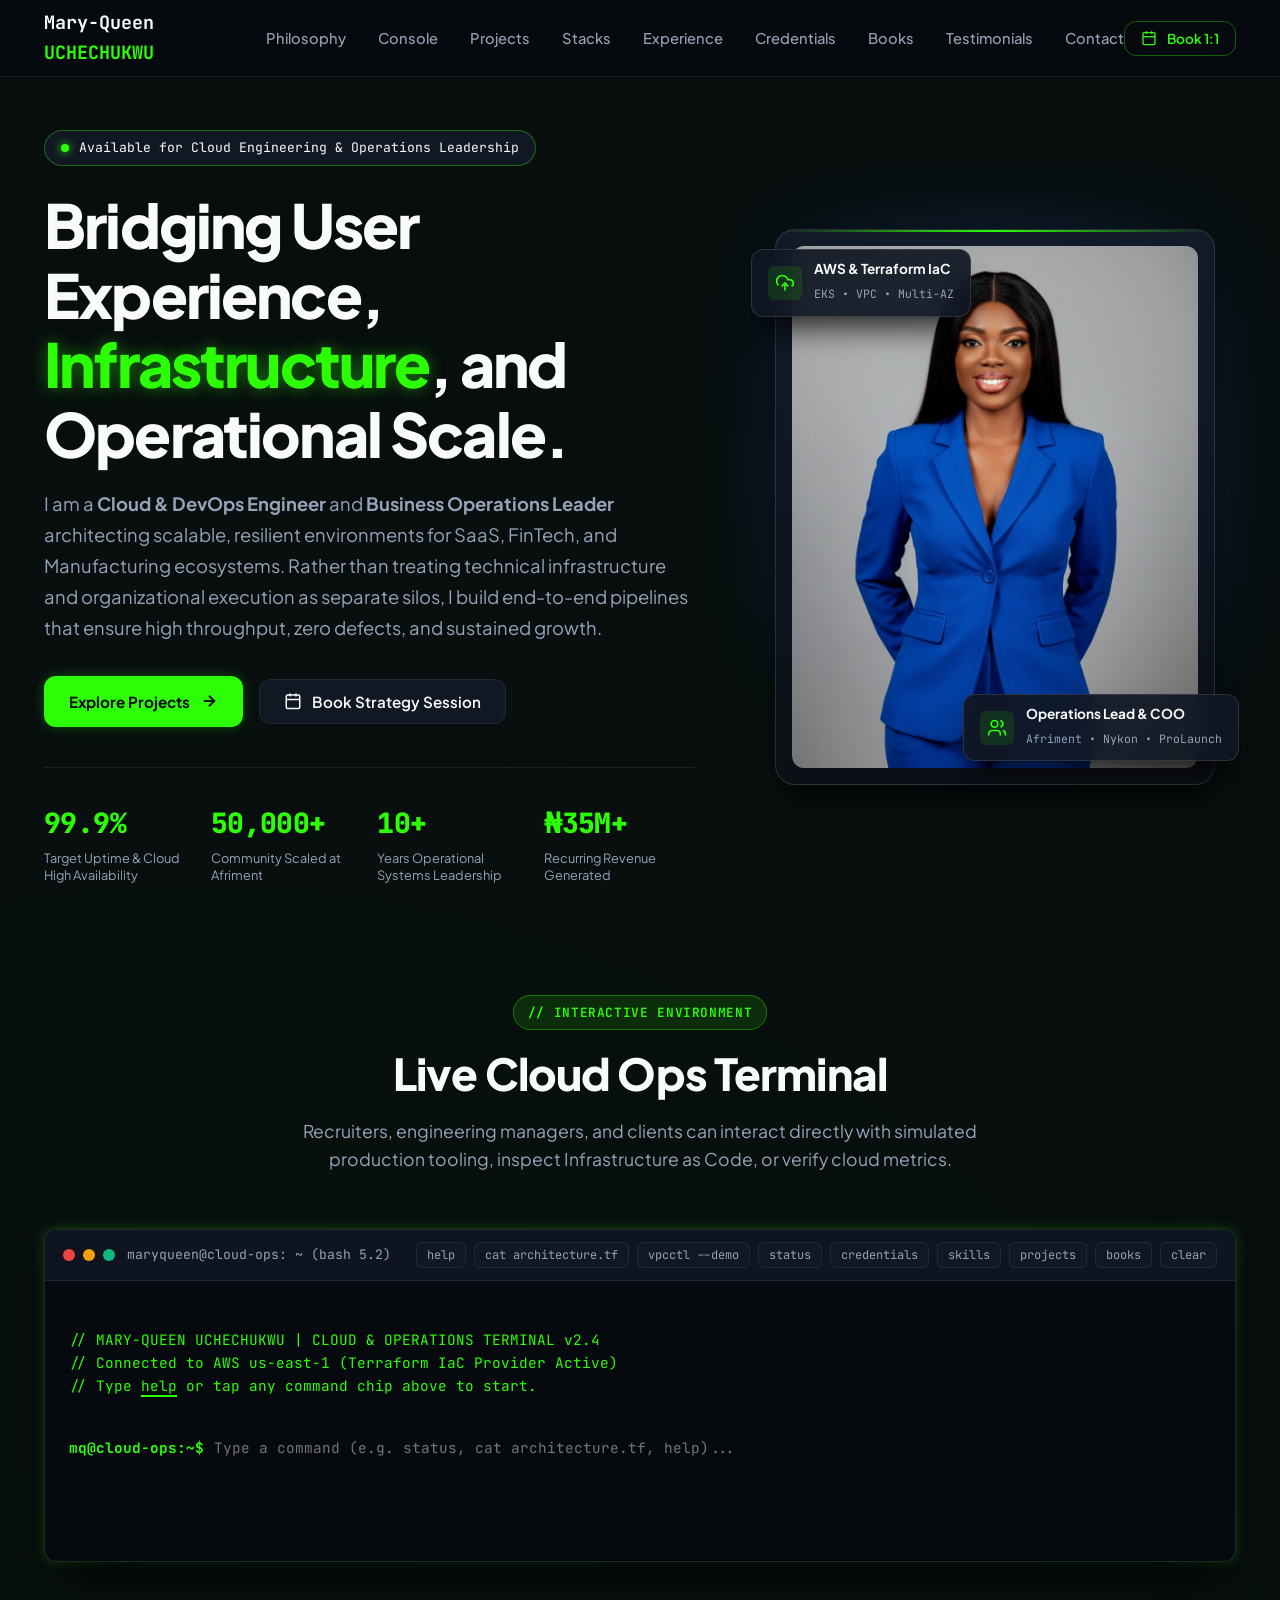
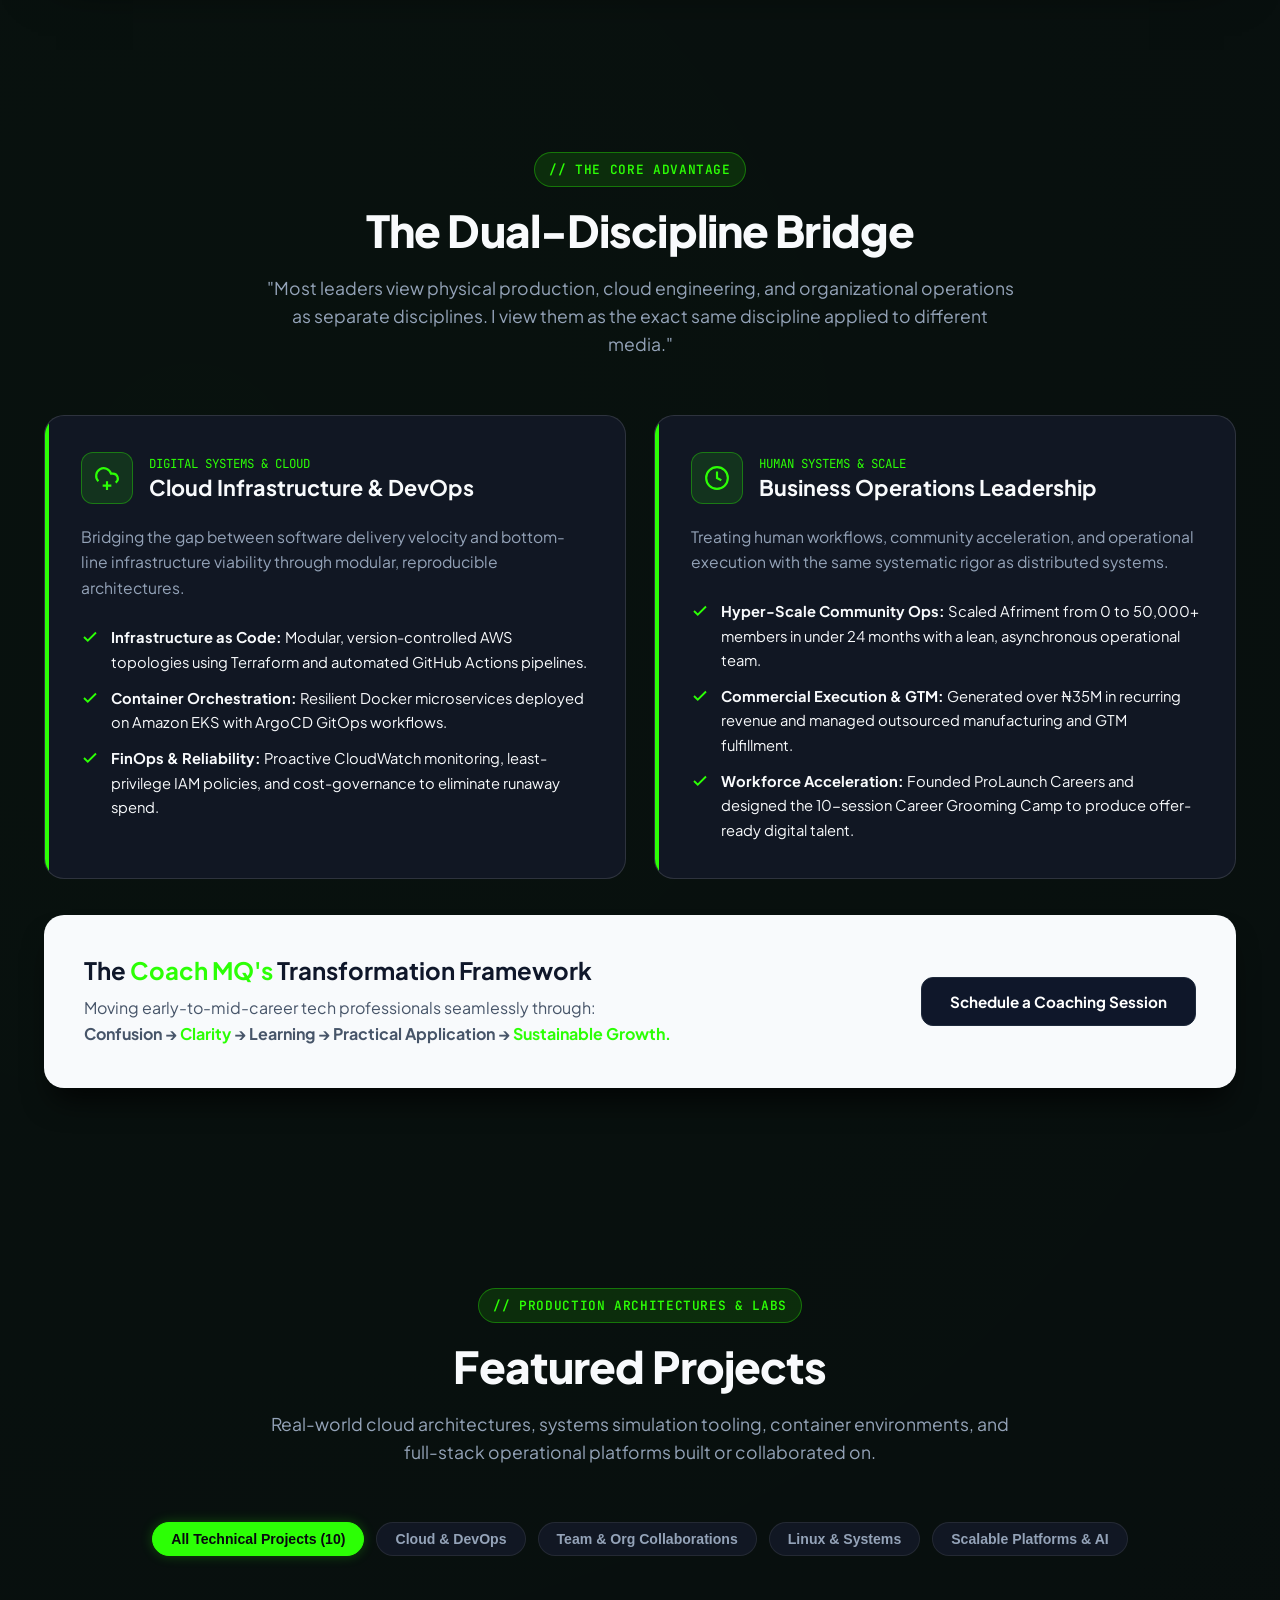
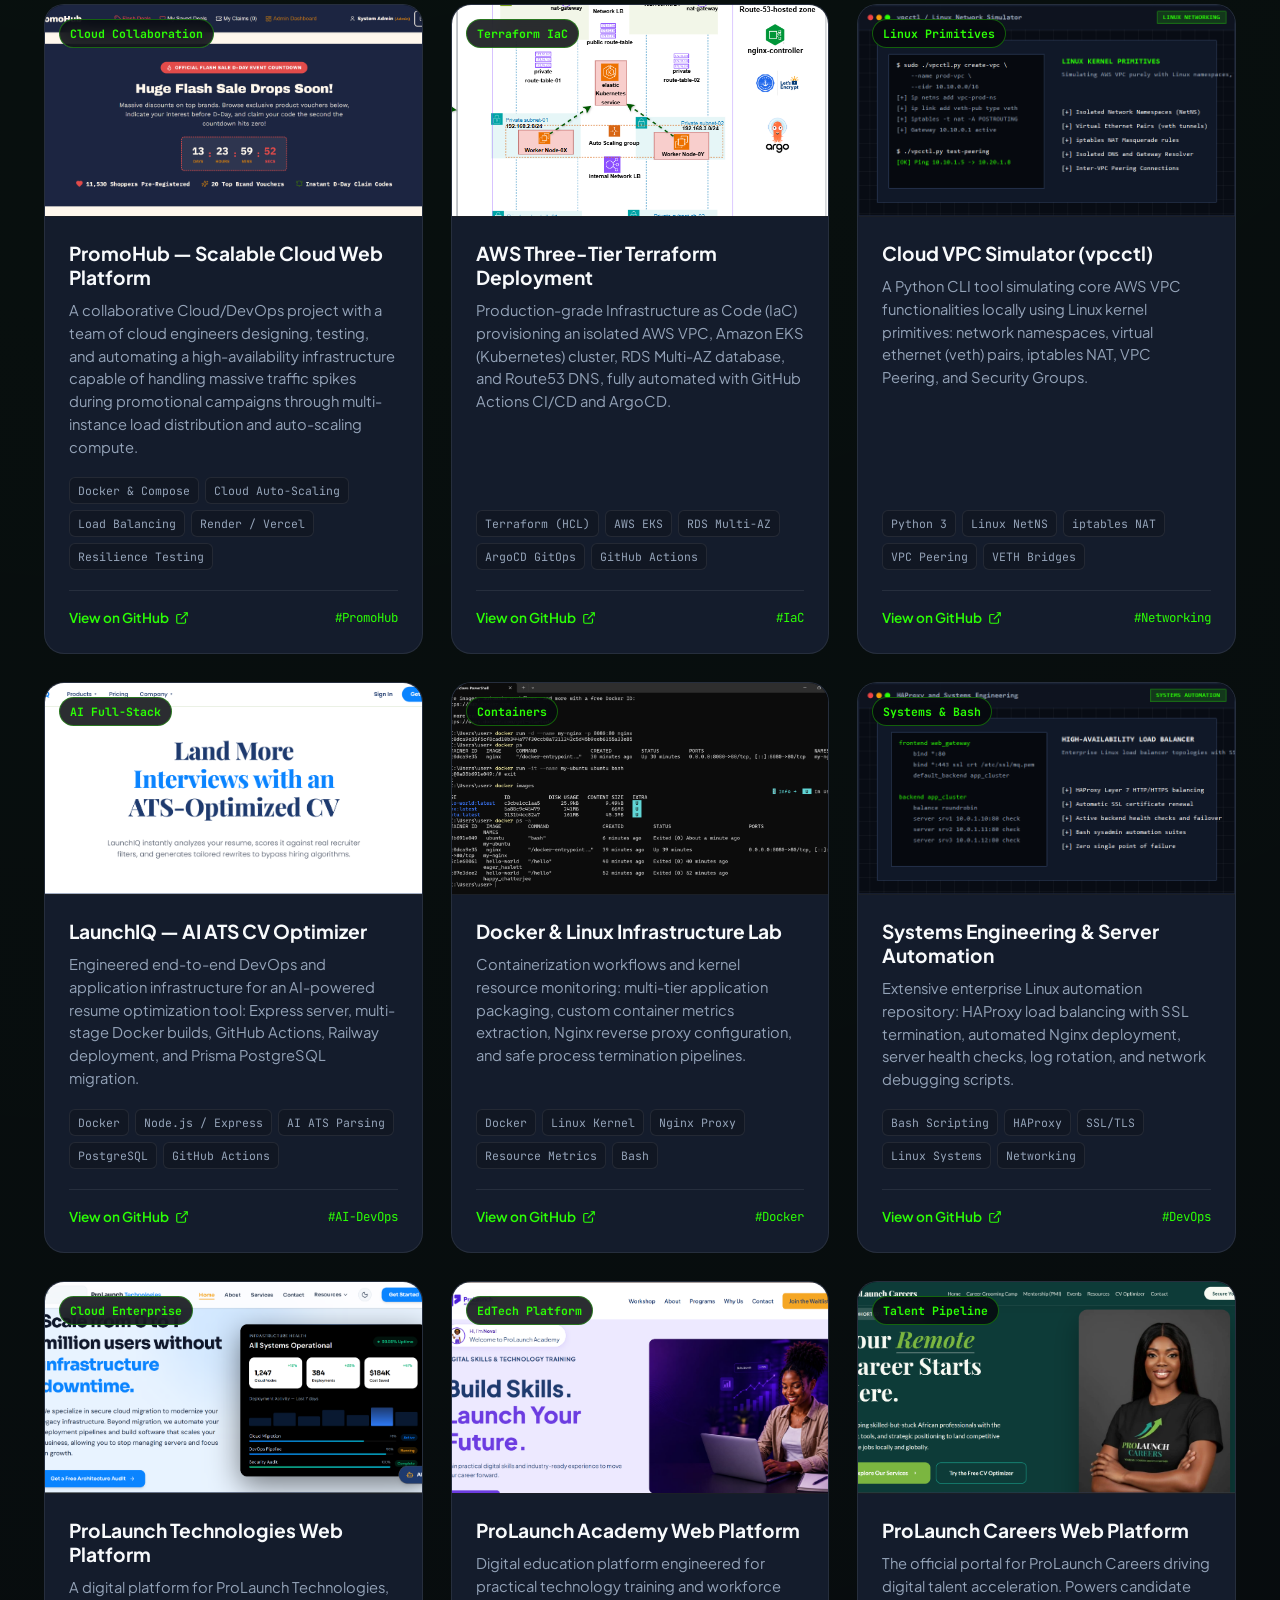
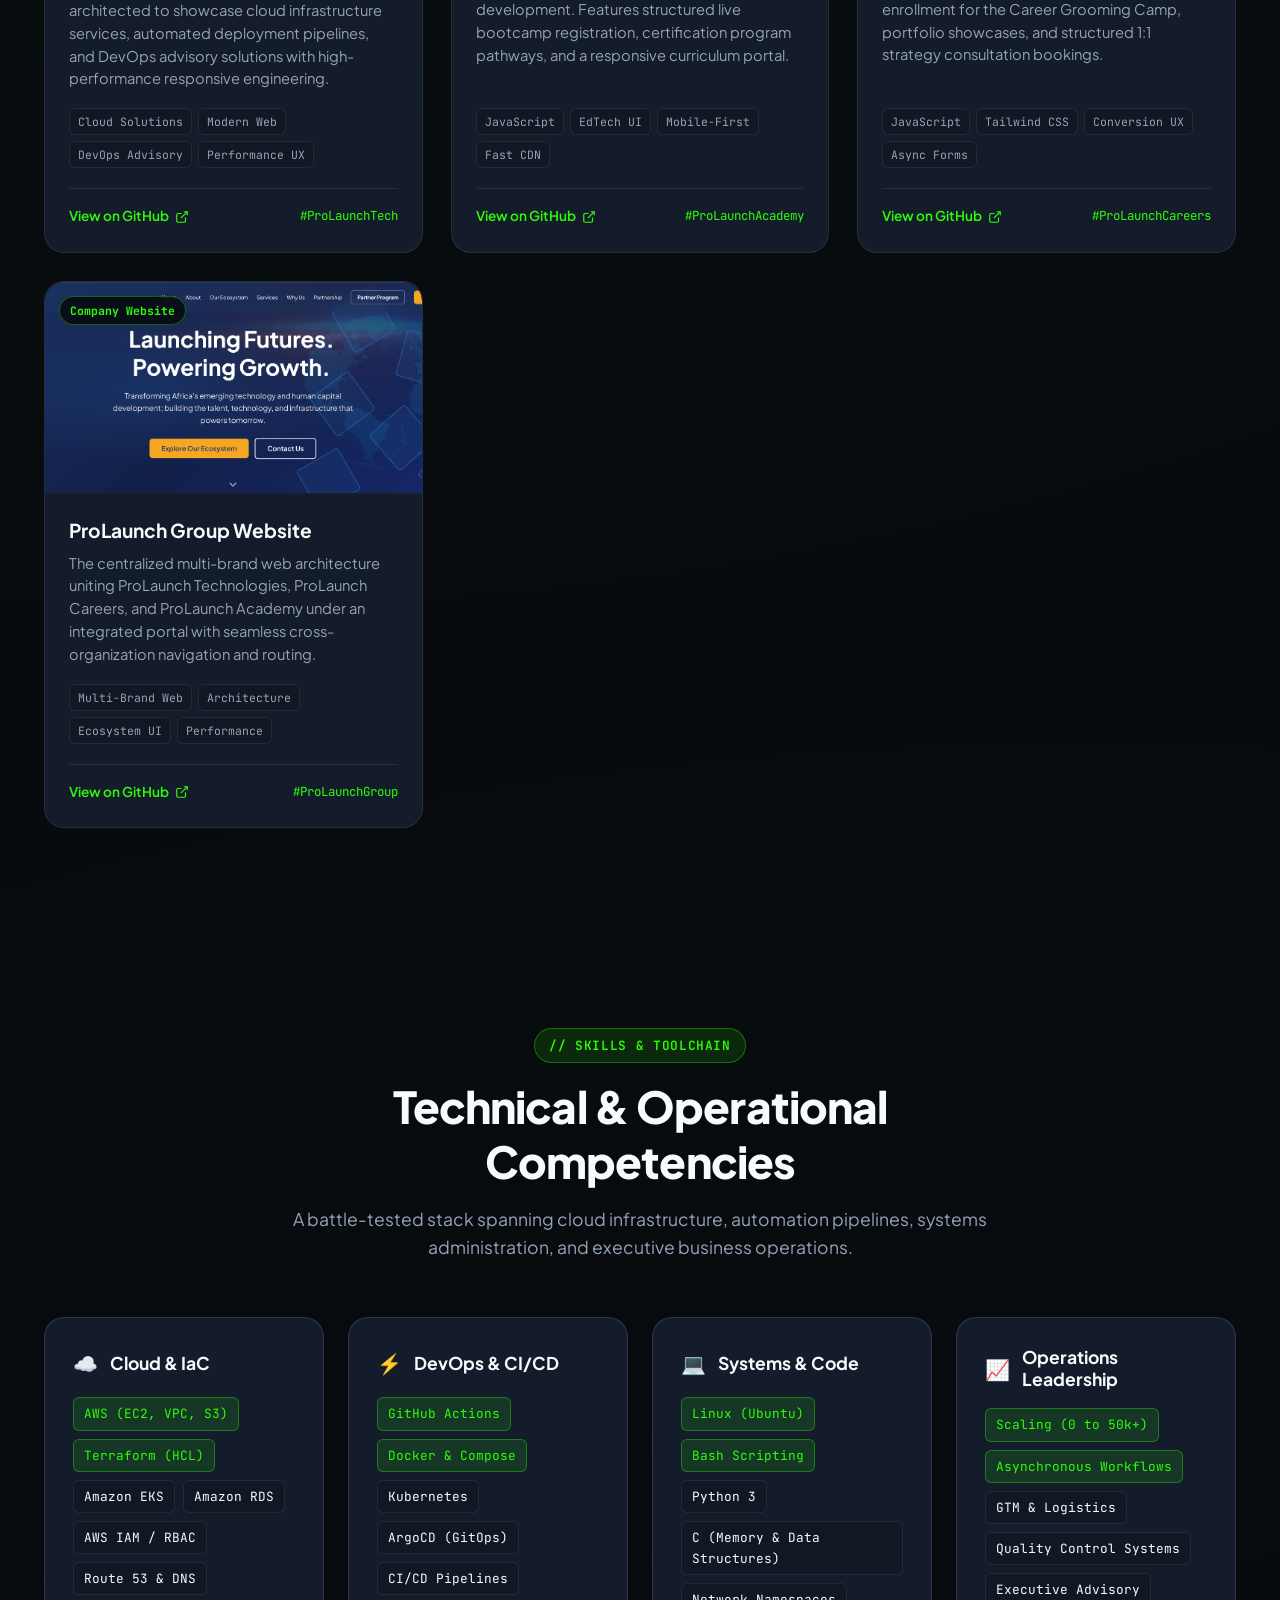
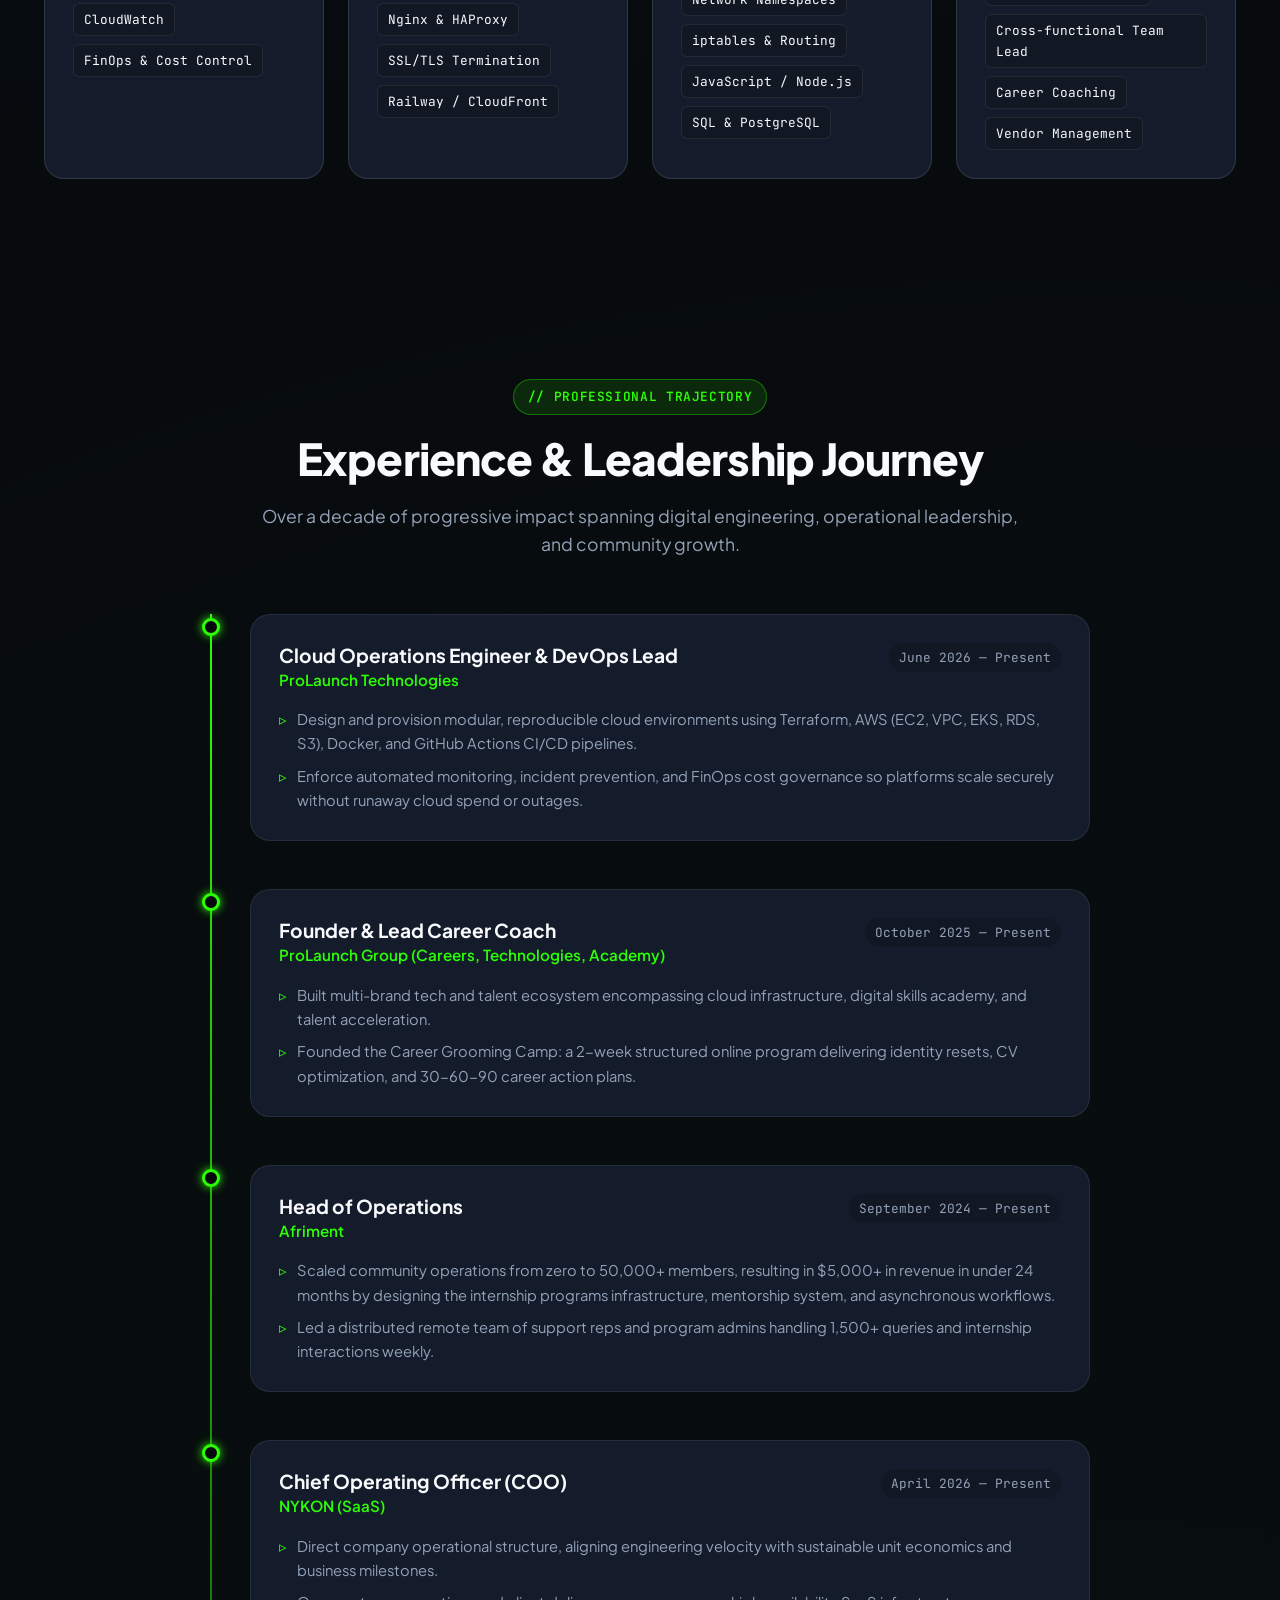
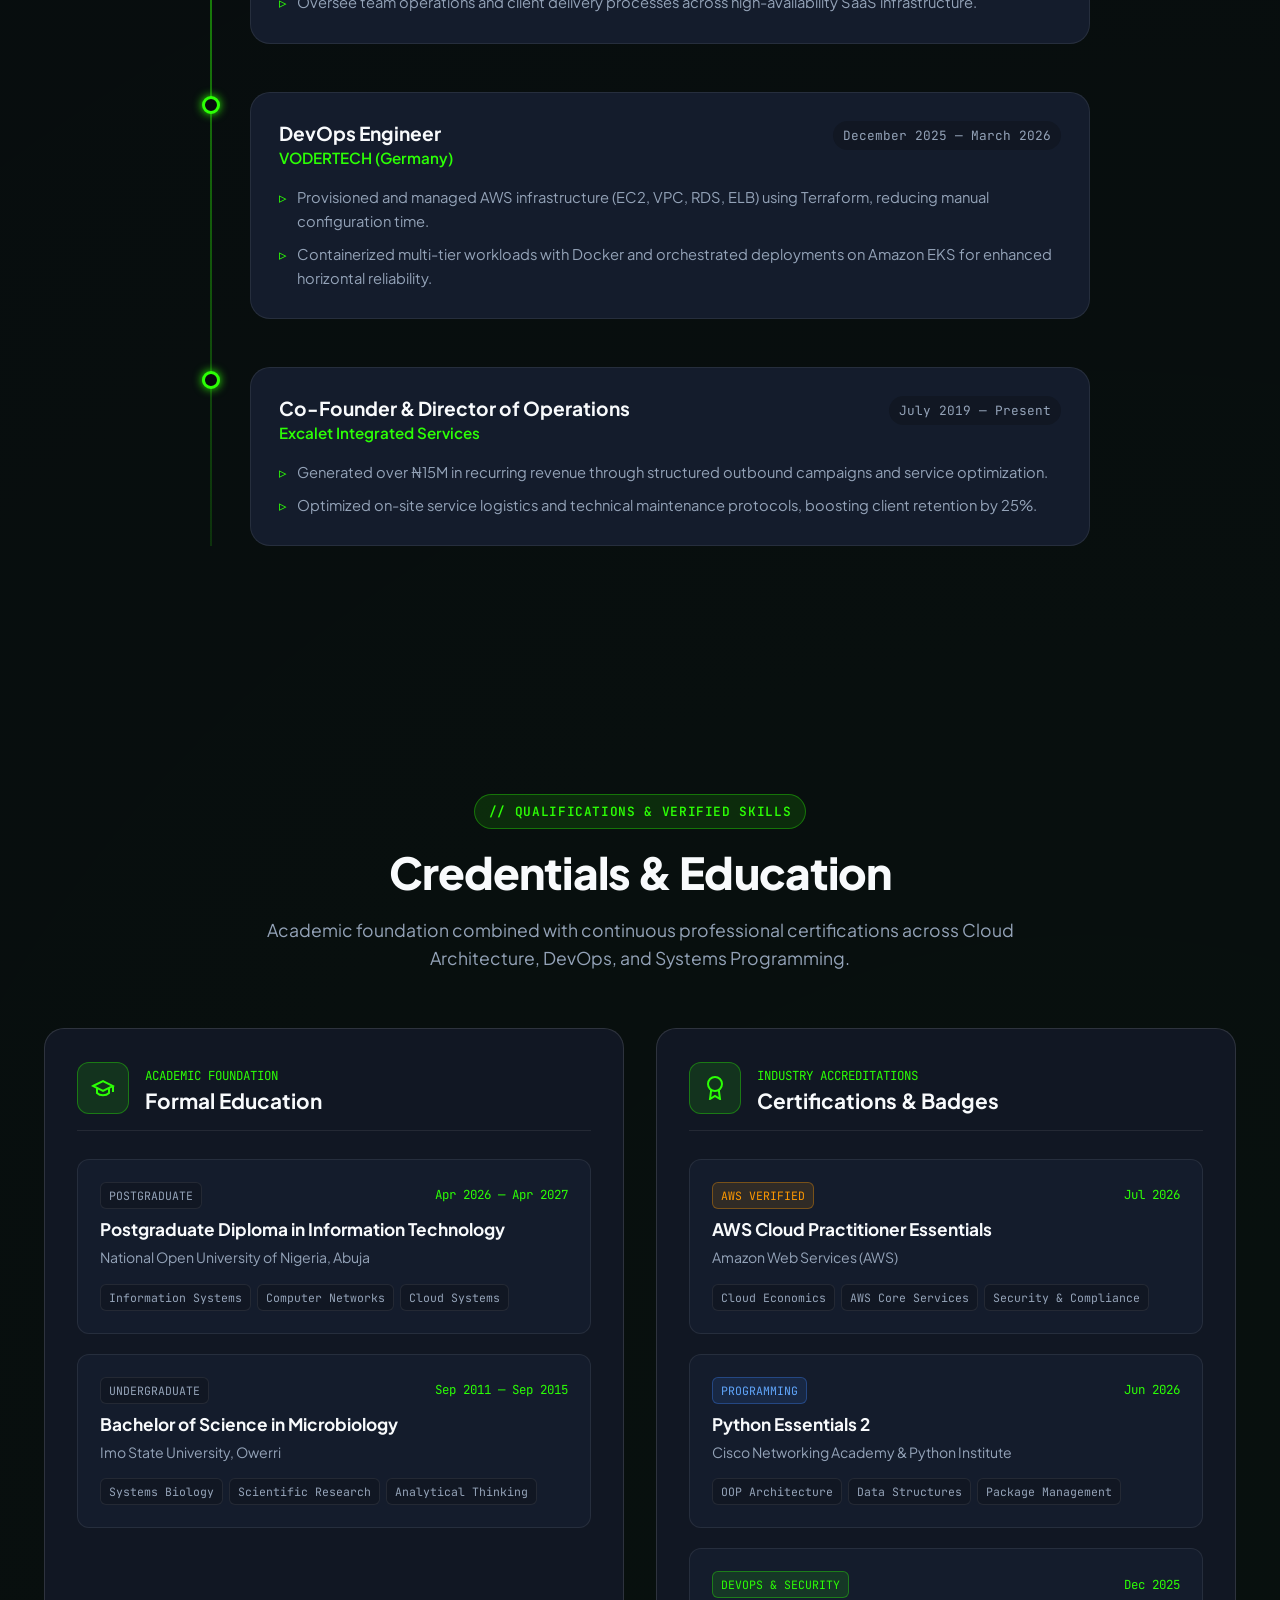
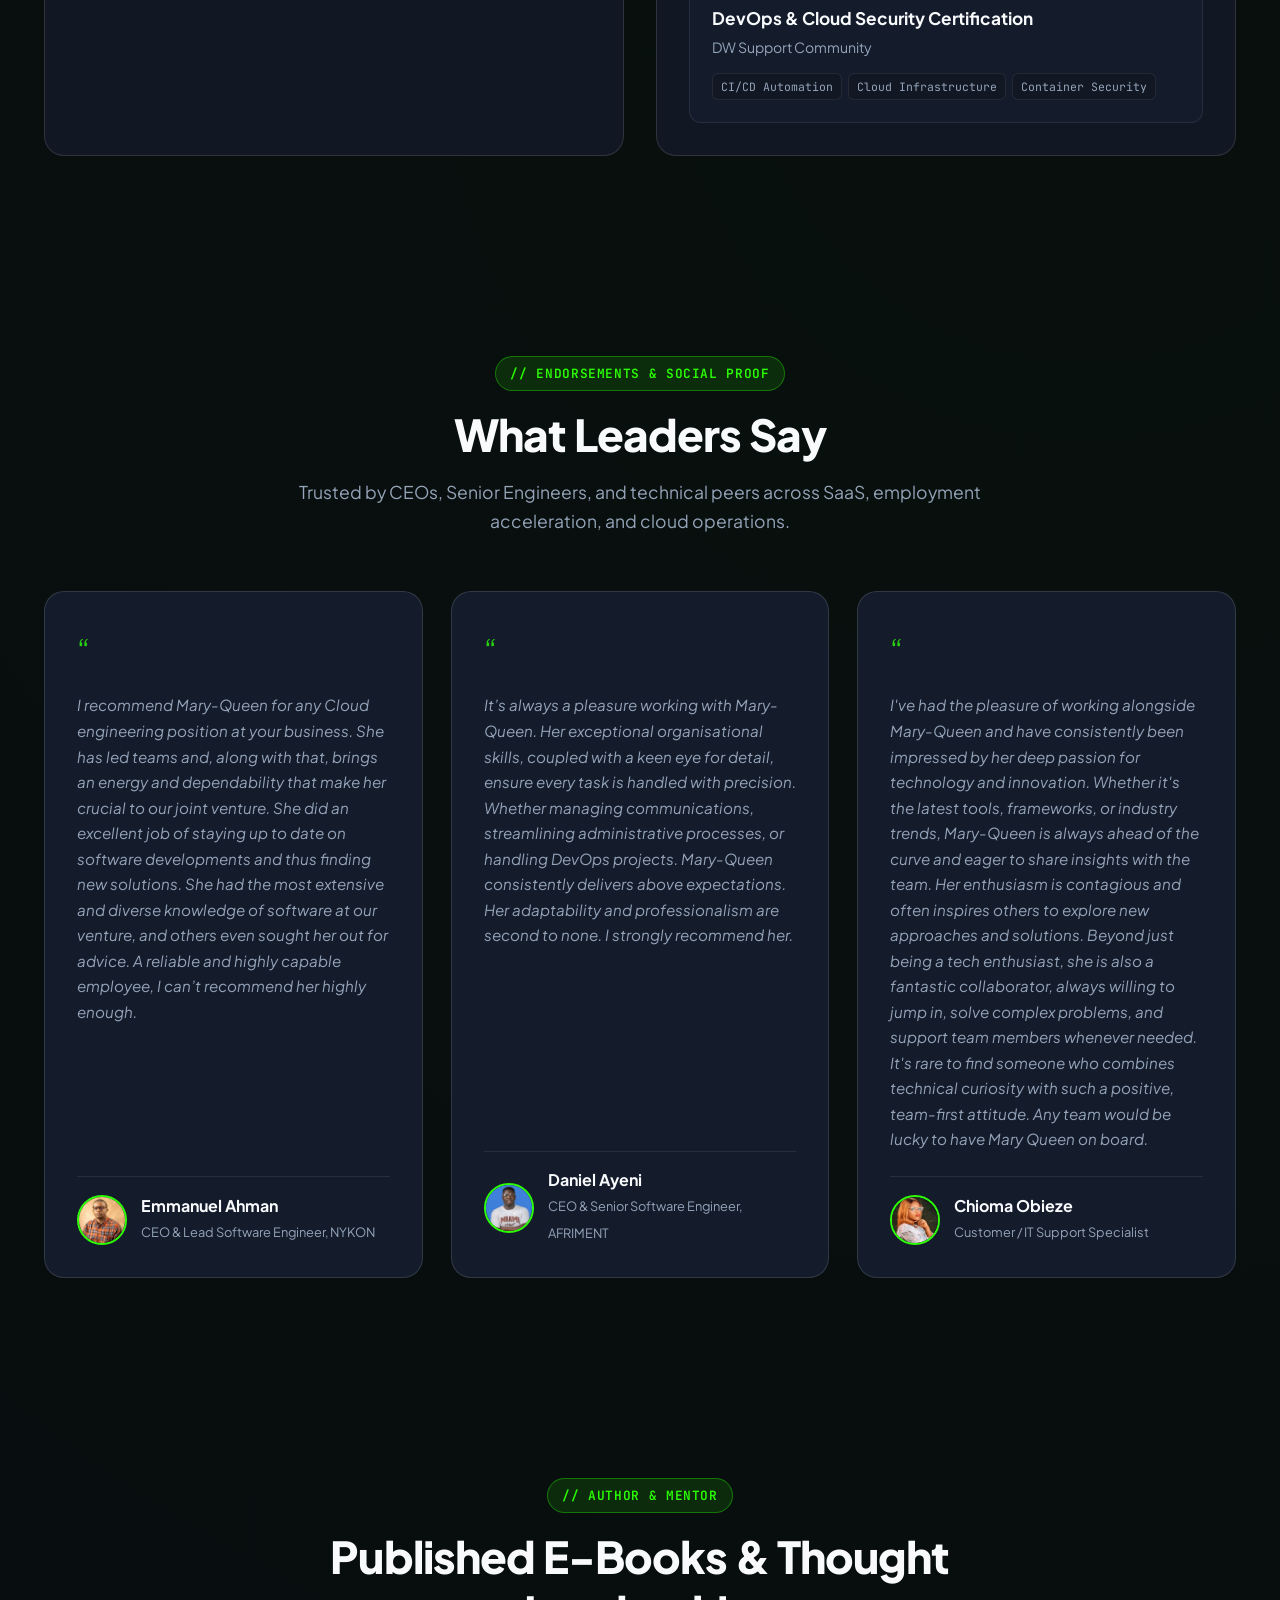
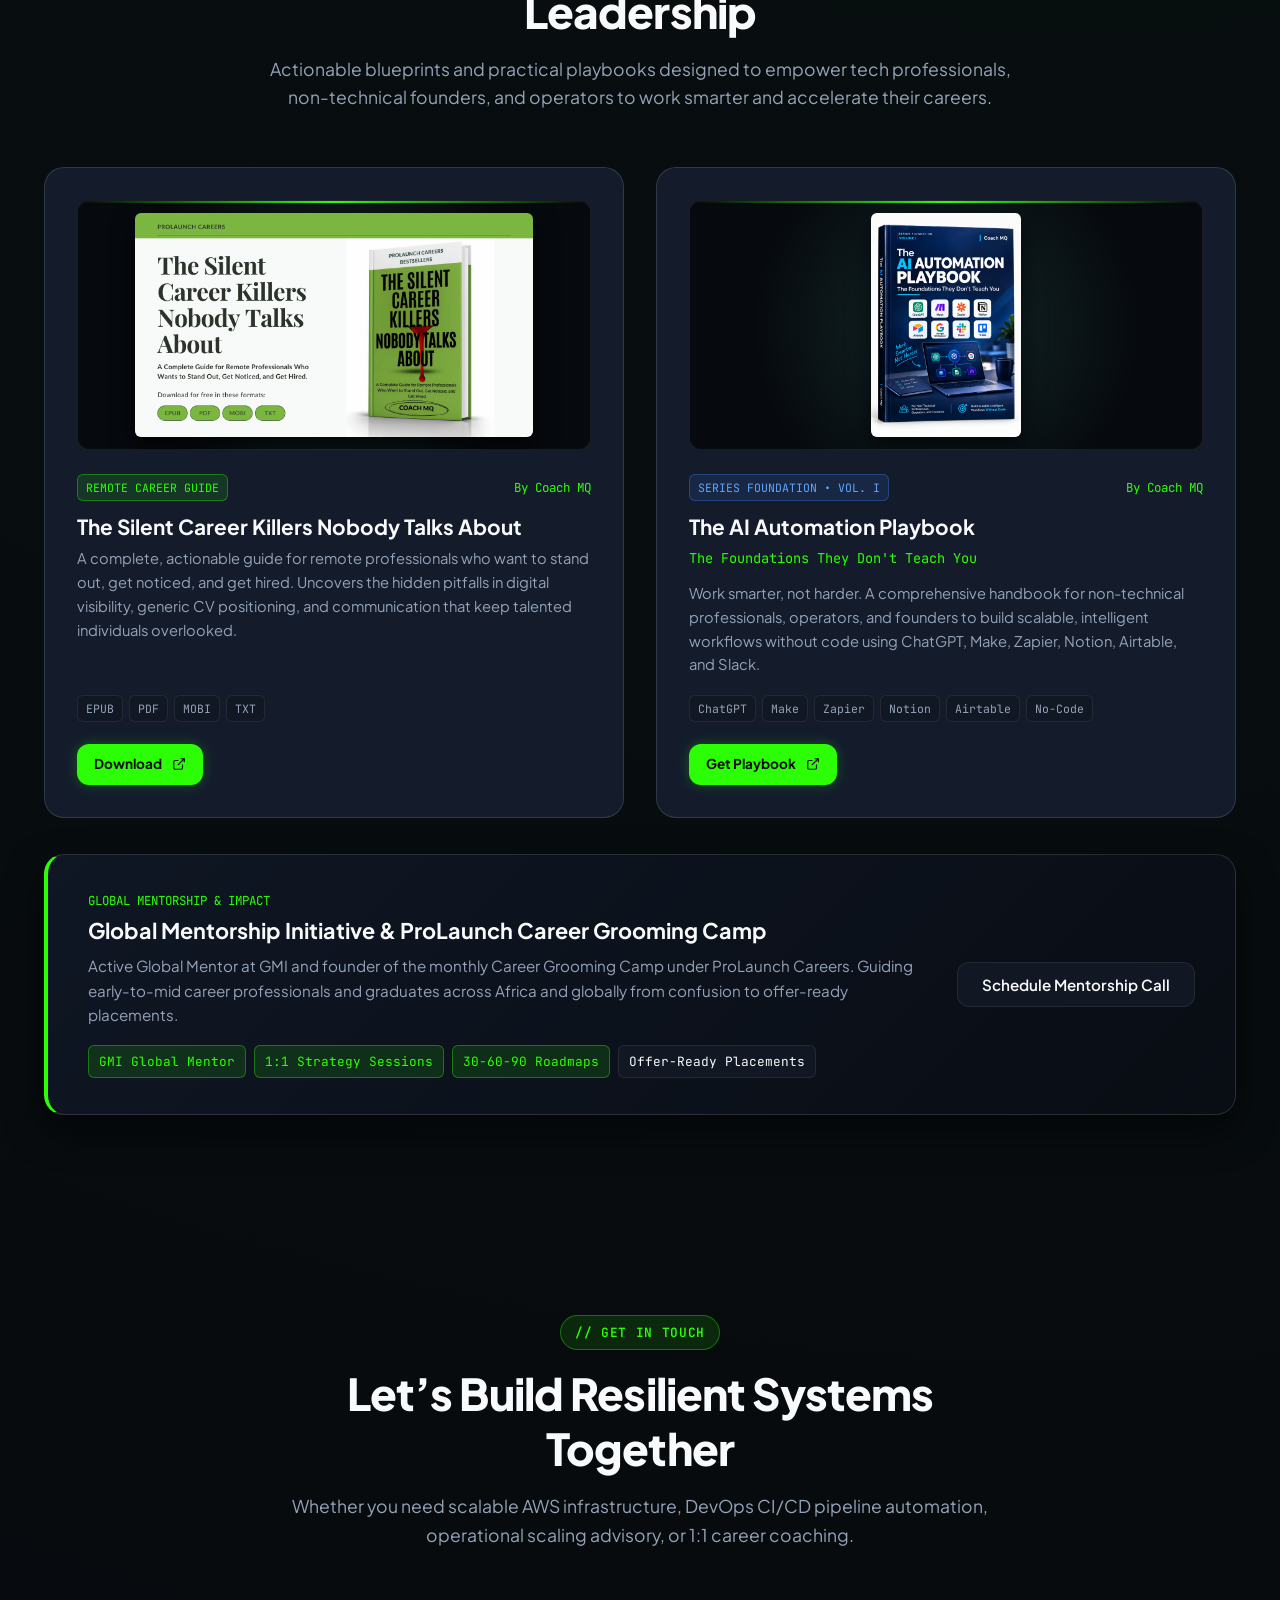
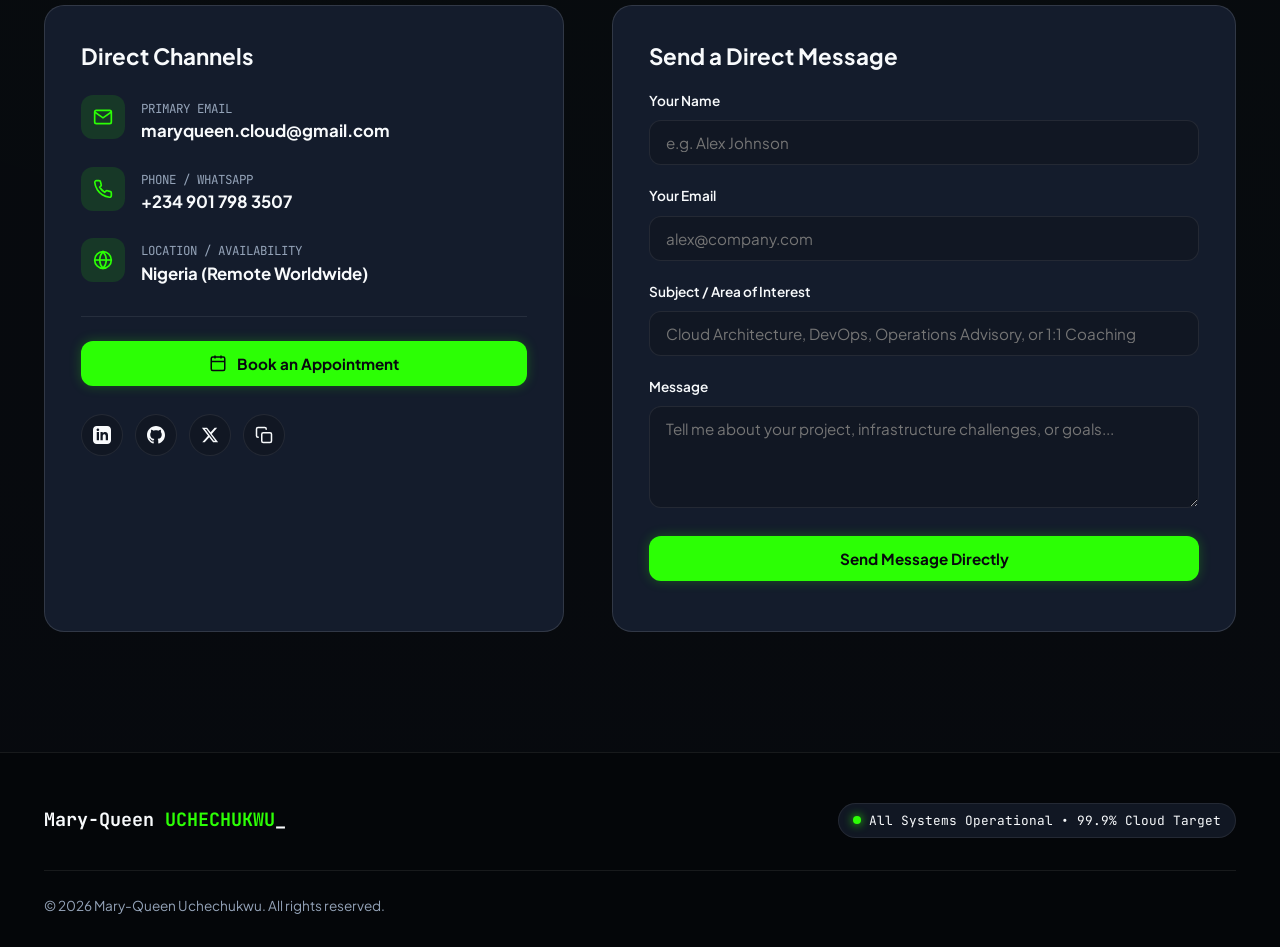
==== commit c0af078b: "feat: add published e-books showcase and fix mobile responsiveness across all viewports" ====
--- a/index.html
+++ b/index.html
@@ -54,6 +54,7 @@
         <li><a href="#skills" class="nav-link">Stacks</a></li>
         <li><a href="#experience" class="nav-link">Experience</a></li>
         <li><a href="#credentials" class="nav-link">Credentials</a></li>
+        <li><a href="#leadership" class="nav-link">Books</a></li>
         <li><a href="#testimonials" class="nav-link">Testimonials</a></li>
         <li><a href="#contact" class="nav-link">Contact</a></li>
       </ul>
@@ -79,6 +80,7 @@
     <a href="#skills" class="nav-link">Technical Toolchain</a>
     <a href="#experience" class="nav-link">Career Journey</a>
     <a href="#credentials" class="nav-link">Credentials & Education</a>
+    <a href="#leadership" class="nav-link">Published Books</a>
     <a href="#testimonials" class="nav-link">Testimonials</a>
     <a href="#contact" class="nav-link">Contact & Book</a>
     <button class="btn btn-primary open-booking-modal" style="margin-top: 16px;">Schedule Appointment</button>
@@ -184,12 +186,14 @@
 
       <div class="terminal-box">
         <div class="terminal-header">
-          <div class="terminal-controls">
-            <span class="terminal-dot dot-red"></span>
-            <span class="terminal-dot dot-yellow"></span>
-            <span class="terminal-dot dot-green"></span>
-          </div>
-          <div class="terminal-title">maryqueen@cloud-ops: ~ (bash 5.2)</div>
+          <div class="terminal-bar-top">
+            <div class="terminal-controls">
+              <span class="terminal-dot dot-red"></span>
+              <span class="terminal-dot dot-yellow"></span>
+              <span class="terminal-dot dot-green"></span>
+            </div>
+            <div class="terminal-title">maryqueen@cloud-ops: ~ (bash 5.2)</div>
+          </div>
           <div class="terminal-quick-chips">
             <button class="chip-btn" data-cmd="help">help</button>
             <button class="chip-btn" data-cmd="cat architecture.tf">cat architecture.tf</button>
@@ -198,17 +202,16 @@
             <button class="chip-btn" data-cmd="credentials">credentials</button>
             <button class="chip-btn" data-cmd="skills">skills</button>
             <button class="chip-btn" data-cmd="projects">projects</button>
+            <button class="chip-btn" data-cmd="books">books</button>
             <button class="chip-btn" data-cmd="clear">clear</button>
           </div>
         </div>
 
         <div class="terminal-body" id="terminalBody">
           <div class="terminal-output" id="terminalOutput">
-<span class="neon-text">====================================================================
-MARY-QUEEN UCHECHUKWU | CLOUD & OPERATIONS TERMINAL v2.4
-Connected to AWS us-east-1 // Terraform IaC Provider Active
-Type <span class="neon-text neon-underline">help</span> or click any command chip above to start.
-====================================================================</span>
+<span class="neon-text">// MARY-QUEEN UCHECHUKWU | CLOUD &amp; OPERATIONS TERMINAL v2.4
+// Connected to AWS us-east-1 (Terraform IaC Provider Active)
+// Type <span class="neon-text neon-underline">help</span> or tap any command chip above to start.</span>
           </div>
           <div class="terminal-prompt-line">
             <span class="prompt-symbol">mq@cloud-ops:~$</span>
@@ -297,10 +300,10 @@
       <!-- High-Contrast Light Neutral Executive Banner -->
       <div class="contrast-banner">
         <div>
-          <h3>The Coach MQ's Transformation Framework</h3>
+          <h3>The <span class="neon-text">Coach MQ's</span> Transformation Framework</h3>
           <p>
-            Moving professionals seamlessly through: 
-            <strong>Confusion → Clarity → Learning → Practical Application → Sustainable Growth.</strong>
+            Moving early-to-mid-career tech professionals seamlessly through: <br>
+            <strong>Confusion → <span class="neon-text">Clarity</span> → Learning → Practical Application → <span class="neon-text">Sustainable Growth.</strong>
           </p>
         </div>
         <div>
@@ -514,7 +517,7 @@
           <div class="project-content">
             <h3 class="project-title">ProLaunch Technologies Web Platform</h3>
             <p class="project-desc">
-              The flagship digital portal for ProLaunch Technologies, architected to present cloud infrastructure services, automated deployment pipelines, and enterprise DevOps advisory solutions with high-performance responsive engineering.
+              A digital platform for ProLaunch Technologies, architected to showcase cloud infrastructure services, automated deployment pipelines, and DevOps advisory solutions with high-performance responsive engineering.
             </p>
             <div class="project-tags">
               <span class="tag-pill">Cloud Solutions</span>
@@ -590,10 +593,10 @@
         <div class="project-card" data-category="org platform">
           <div class="project-media">
             <img src="assets/img/projects/project-pgroup.png" alt="ProLaunch Group Parent Platform" class="project-thumb-img" loading="lazy">
-            <span class="project-badge-top">Parent Umbrella</span>
+            <span class="project-badge-top">Company Website</span>
           </div>
           <div class="project-content">
-            <h3 class="project-title">ProLaunch Group Parent Platform</h3>
+            <h3 class="project-title">ProLaunch Group Website</h3>
             <p class="project-desc">
               The centralized multi-brand web architecture uniting ProLaunch Technologies, ProLaunch Careers, and ProLaunch Academy under an integrated portal with seamless cross-organization navigation and routing.
             </p>
@@ -1020,55 +1023,107 @@
   </section>
 
   <!-- ==========================================================================
-       THOUGHT LEADERSHIP, BOOKS & MENTORSHIP
+       THOUGHT LEADERSHIP, PUBLISHED E-BOOKS & MENTORSHIP
        ========================================================================== -->
   <section class="section" id="leadership">
     <div class="container">
       <div class="section-title-wrap">
         <div class="section-tag">// AUTHOR & MENTOR</div>
-        <h2 class="section-title">Thought Leadership & Mentorship</h2>
+        <h2 class="section-title">Published E-Books & Thought Leadership</h2>
         <p class="section-subtitle">
-          Committed to democratizing technology and coaching early-to-mid career professionals into high-impact digital careers.
+          Actionable blueprints and practical playbooks designed to empower tech professionals, non-technical founders, and operators to work smarter and accelerate their careers.
         </p>
       </div>
 
-      <div class="leadership-grid">
-        <!-- Featured Book -->
-        <div class="feature-box">
-          <div class="book-card">
-            <div class="book-cover">
-              <span class="neon-text" style="font-size: 0.65rem; text-transform: uppercase; letter-spacing: 1px;">Published Guide</span>
-              <div class="book-title" style="margin: 8px 0;">The Silent Career Killers Nobody Talks About</div>
-              <span class="book-author">By Coach MQ</span>
-            </div>
-            <div>
-              <h3 style="font-size: 1.25rem; margin-bottom: 8px;">The Silent Career Killers Nobody Talks About</h3>
-              <p style="color: var(--text-secondary); font-size: 0.92rem; line-height: 1.6; margin-bottom: 16px;">
-                An actionable blueprint addressing the invisible barriers remote professionals face: weak digital visibility, generic CV positioning, and poorly packaged skills, backed by a 90-day execution framework.
-              </p>
-              <button class="btn btn-outline-neon btn-sm open-booking-modal">
-                Request Book / Career Audit
-              </button>
-            </div>
-          </div>
-        </div>
-
-        <!-- Mentorship Impact -->
-        <div class="feature-box">
-          <div style="margin-bottom: 16px;">
-            <div class="pillar-tagline" style="margin-bottom: 6px;">GLOBAL MENTORSHIP</div>
-            <h3 style="font-size: 1.25rem;">Global Mentorship Initiative & ProLaunch Camp</h3>
-          </div>
-          <p style="color: var(--text-secondary); font-size: 0.92rem; line-height: 1.6; margin-bottom: 20px;">
-            Active Global Mentor at GMI and founder of the live monthly Career Grooming Camp. Guiding career switchers and tech students across Africa and globally from confusion to employment readiness through practical application.
+      <!-- Dual E-Books Showcase Grid -->
+      <div class="books-showcase-grid">
+
+        <!-- E-Book 1: The Silent Career Killers -->
+        <div class="book-card-premium">
+          <div class="book-visual-side">
+            <img src="assets/img/the-silent-career-killers.png" alt="The Silent Career Killers Nobody Talks About" class="book-cover-img" loading="lazy">
+          </div>
+          <div class="book-info-side">
+            <div class="book-badges-row">
+              <span class="credential-badge badge-sec">Remote Career Guide</span>
+              <span class="mono neon-text" style="font-size: 0.78rem;">By Coach MQ</span>
+            </div>
+            <h3 class="book-heading">The Silent Career Killers Nobody Talks About</h3>
+            <p class="book-description">
+              A complete, actionable guide for remote professionals who want to stand out, get noticed, and get hired. Uncovers the hidden pitfalls in digital visibility, generic CV positioning, and communication that keep talented individuals overlooked.
+            </p>
+            <div class="book-format-chips">
+              <span class="format-chip">EPUB</span>
+              <span class="format-chip">PDF</span>
+              <span class="format-chip">MOBI</span>
+              <span class="format-chip">TXT</span>
+            </div>
+            <div class="book-actions-row">
+              <a href="https://selar.com/85n8931439" target="_blank" class="btn btn-primary btn-sm">
+                <span>Download</span>
+                <svg width="14" height="14" viewBox="0 0 24 24" fill="none" stroke="currentColor" stroke-width="2"><path d="M18 13v6a2 2 0 0 1-2 2H5a2 2 0 0 1-2-2V8a2 2 0 0 1 2-2h6"></path><polyline points="15 3 21 3 21 9"></polyline><line x1="10" y1="14" x2="21" y2="3"></line></svg>
+              </a>
+            </div>
+          </div>
+        </div>
+
+        <!-- E-Book 2: The AI Automation Playbook -->
+        <div class="book-card-premium">
+          <div class="book-visual-side">
+            <img src="assets/img/The AI Automation Playbook - Cover.png" alt="The AI Automation Playbook" class="book-cover-img" loading="lazy">
+          </div>
+          <div class="book-info-side">
+            <div class="book-badges-row">
+              <span class="credential-badge badge-code">Series Foundation • Vol. I</span>
+              <span class="mono neon-text" style="font-size: 0.78rem;">By Coach MQ</span>
+            </div>
+            <h3 class="book-heading">The AI Automation Playbook</h3>
+            <div class="book-subheading">The Foundations They Don't Teach You</div>
+            <p class="book-description">
+              Work smarter, not harder. A comprehensive handbook for non-technical professionals, operators, and founders to build scalable, intelligent workflows without code using ChatGPT, Make, Zapier, Notion, Airtable, and Slack.
+            </p>
+            <div class="book-format-chips">
+              <span class="format-chip">ChatGPT</span>
+              <span class="format-chip">Make</span>
+              <span class="format-chip">Zapier</span>
+              <span class="format-chip">Notion</span>
+              <span class="format-chip">Airtable</span>
+              <span class="format-chip">No-Code</span>
+            </div>
+            <div class="book-actions-row">
+              <a href="https://coachli.co/coach-mq/PR-09313f81ba" target="_blank" class="btn btn-primary btn-sm">
+                <span>Get Playbook</span>
+                <svg width="14" height="14" viewBox="0 0 24 24" fill="none" stroke="currentColor" stroke-width="2"><path d="M18 13v6a2 2 0 0 1-2 2H5a2 2 0 0 1-2-2V8a2 2 0 0 1 2-2h6"></path><polyline points="15 3 21 3 21 9"></polyline><line x1="10" y1="14" x2="21" y2="3"></line></svg>
+              </a>
+            </div>
+          </div>
+        </div>
+
+      </div>
+
+      <!-- Global Mentorship & Career Grooming Camp Highlight -->
+      <div class="mentorship-banner">
+        <div class="mentorship-content">
+          <div class="pillar-tagline" style="margin-bottom: 6px;">GLOBAL MENTORSHIP & IMPACT</div>
+          <h3 style="font-size: 1.35rem; margin-bottom: 10px;">Global Mentorship Initiative & ProLaunch Career Grooming Camp</h3>
+          <p style="color: var(--text-secondary); font-size: 0.95rem; line-height: 1.6; margin-bottom: 18px;">
+            Active Global Mentor at GMI and founder of the monthly Career Grooming Camp under ProLaunch Careers. 
+            Guiding early-to-mid career professionals and graduates across Africa and globally from confusion to offer-ready placements.
           </p>
-          <div style="display: flex; gap: 10px; flex-wrap: wrap;">
+          <div style="display: flex; gap: 8px; flex-wrap: wrap;">
             <span class="skill-pill highlight">GMI Global Mentor</span>
             <span class="skill-pill highlight">1:1 Strategy Sessions</span>
-            <span class="skill-pill highlight">Interview Frameworks</span>
-          </div>
-        </div>
-      </div>
+            <span class="skill-pill highlight">30-60-90 Roadmaps</span>
+            <span class="skill-pill">Offer-Ready Placements</span>
+          </div>
+        </div>
+        <div class="mentorship-action">
+          <button class="btn btn-secondary open-booking-modal">
+            Schedule Mentorship Call
+          </button>
+        </div>
+      </div>
+
     </div>
   </section>
 
--- a/assets/css/style.css
+++ b/assets/css/style.css
@@ -64,6 +64,9 @@
   scroll-behavior: smooth;
   font-size: 16px;
   color-scheme: dark;
+  overflow-x: hidden;
+  width: 100%;
+  max-width: 100vw;
 }
 
 body {
@@ -72,10 +75,19 @@
   color: var(--text-primary);
   line-height: 1.65;
   overflow-x: hidden;
+  width: 100%;
+  max-width: 100vw;
+  position: relative;
   -webkit-font-smoothing: antialiased;
   background-image: 
     radial-gradient(circle at 15% 15%, rgba(44, 255, 5, 0.035) 0%, transparent 40%),
     radial-gradient(circle at 85% 70%, rgba(44, 255, 5, 0.03) 0%, transparent 45%);
+}
+
+img {
+  max-width: 100%;
+  height: auto;
+  display: block;
 }
 
 /* Selection */
@@ -164,16 +176,20 @@
 }
 
 .section-title {
-  font-size: clamp(2rem, 3.5vw, 2.75rem);
+  font-size: clamp(1.5rem, 4vw, 2.75rem);
   font-weight: 800;
   letter-spacing: -0.02em;
   margin-bottom: 16px;
+  word-break: break-word;
+  overflow-wrap: break-word;
 }
 
 .section-subtitle {
   color: var(--text-secondary);
-  font-size: 1.1rem;
+  font-size: clamp(0.92rem, 2.4vw, 1.1rem);
   line-height: 1.6;
+  word-break: break-word;
+  overflow-wrap: break-word;
 }
 
 /* Buttons */
@@ -339,17 +355,25 @@
   bottom: 0;
   background: rgba(7, 9, 14, 0.97);
   backdrop-filter: blur(20px);
+  -webkit-backdrop-filter: blur(20px);
   padding: 32px 24px;
   display: flex;
   flex-direction: column;
-  gap: 24px;
+  gap: 20px;
   transform: translateX(100%);
-  transition: transform 0.3s ease;
+  visibility: hidden;
+  pointer-events: none;
+  transition: transform 0.3s ease, visibility 0.3s ease;
   z-index: 999;
+  overflow-y: auto;
+  overflow-x: hidden;
+  max-width: 100vw;
 }
 
 .mobile-drawer.open {
   transform: translateX(0);
+  visibility: visible;
+  pointer-events: auto;
 }
 
 .mobile-drawer .nav-link {
@@ -386,9 +410,10 @@
   border: 1px solid var(--accent-neon-border);
   border-radius: var(--radius-full);
   font-family: var(--font-mono);
-  font-size: 0.82rem;
+  font-size: clamp(0.72rem, 2.4vw, 0.82rem);
   color: var(--text-primary);
   margin-bottom: 24px;
+  max-width: 100%;
 }
 
 .pulse-dot {
@@ -398,6 +423,7 @@
   border-radius: 50%;
   box-shadow: 0 0 10px var(--accent-neon);
   animation: pulseGlow 1.8s infinite;
+  flex-shrink: 0;
 }
 
 @keyframes pulseGlow {
@@ -407,18 +433,22 @@
 }
 
 .hero-title {
-  font-size: clamp(2.5rem, 4.2vw, 3.8rem);
+  font-size: clamp(1.75rem, 5.2vw, 3.8rem);
   font-weight: 800;
   letter-spacing: -0.03em;
   margin-bottom: 20px;
-  line-height: 1.12;
+  line-height: 1.15;
+  word-break: break-word;
+  overflow-wrap: break-word;
 }
 
 .hero-subtitle {
-  font-size: 1.15rem;
+  font-size: clamp(0.95rem, 2.5vw, 1.15rem);
   color: var(--text-secondary);
   line-height: 1.68;
   margin-bottom: 32px;
+  word-break: break-word;
+  overflow-wrap: break-word;
 }
 
 .hero-actions {
@@ -463,12 +493,16 @@
   display: flex;
   justify-content: center;
   align-items: center;
+  width: 100%;
+  max-width: 100%;
+  min-width: 0;
 }
 
 .profile-card-wrapper {
   position: relative;
   width: 100%;
   max-width: 440px;
+  min-width: 0;
 }
 
 .profile-backdrop-glow {
@@ -489,6 +523,9 @@
   padding: 16px;
   box-shadow: var(--shadow-lg);
   overflow: hidden;
+  width: 100%;
+  max-width: 100%;
+  min-width: 0;
 }
 
 .profile-frame::after {
@@ -503,6 +540,7 @@
 
 .profile-img {
   width: 100%;
+  max-width: 100%;
   height: auto;
   border-radius: var(--radius-md);
   display: block;
@@ -593,6 +631,13 @@
   display: flex;
   align-items: center;
   justify-content: space-between;
+  gap: 16px;
+}
+
+.terminal-bar-top {
+  display: flex;
+  align-items: center;
+  gap: 12px;
 }
 
 .terminal-controls {
@@ -653,6 +698,13 @@
   margin-bottom: 16px;
   white-space: pre-wrap;
   word-break: break-word;
+  overflow-wrap: anywhere;
+}
+
+.terminal-output-block {
+  margin-bottom: 12px;
+  word-break: break-word;
+  overflow-wrap: anywhere;
 }
 
 .terminal-prompt-line {
@@ -674,6 +726,7 @@
   font-size: 0.9rem;
   color: var(--text-primary);
   flex: 1;
+  min-width: 0;
 }
 
 /* ==========================================================================
@@ -1213,7 +1266,7 @@
 }
 
 /* ==========================================================================
-   THOUGHT LEADERSHIP, BOOKS & MENTORSHIP
+   THOUGHT LEADERSHIP, PUBLISHED E-BOOKS & MENTORSHIP
    ========================================================================== */
 .leadership-grid {
   display: grid;
@@ -1233,38 +1286,156 @@
   border-color: var(--accent-neon-border);
 }
 
-.book-card {
-  display: flex;
-  gap: 24px;
-  align-items: center;
-}
-
-.book-cover {
-  width: 120px;
-  height: 170px;
-  background: linear-gradient(135deg, #111b2e 0%, #1c2b4a 100%);
-  border: 1px solid var(--accent-neon-border);
+/* Dual Books Showcase Grid */
+.books-showcase-grid {
+  display: grid;
+  grid-template-columns: repeat(2, 1fr);
+  gap: 32px;
+  margin-bottom: 36px;
+}
+
+.book-card-premium {
+  background: var(--bg-card);
+  border: 1px solid var(--border-glass);
+  border-radius: var(--radius-lg);
+  padding: 32px;
+  display: flex;
+  flex-direction: column;
+  transition: var(--transition);
+  position: relative;
+  overflow: hidden;
+}
+
+.book-card-premium:hover {
+  border-color: var(--accent-neon-border);
+  transform: translateY(-4px);
+  box-shadow: 0 20px 40px rgba(0, 0, 0, 0.6), var(--shadow-neon-sm);
+}
+
+.book-visual-side {
+  width: 100%;
+  height: 250px;
+  background: radial-gradient(circle at 50% 50%, rgba(44, 255, 5, 0.06) 0%, #06090e 70%);
+  border: 1px solid var(--border-subtle);
+  border-radius: var(--radius-md);
+  display: flex;
+  align-items: center;
+  justify-content: center;
+  overflow: hidden;
+  margin-bottom: 24px;
+  padding: 12px;
+  position: relative;
+}
+
+.book-visual-side::after {
+  content: '';
+  position: absolute;
+  top: 0;
+  left: 0;
+  right: 0;
+  height: 2px;
+  background: linear-gradient(90deg, transparent, var(--accent-neon), transparent);
+}
+
+.book-cover-img {
+  max-width: 100%;
+  max-height: 100%;
+  width: auto;
+  height: auto;
+  object-fit: contain;
   border-radius: var(--radius-sm);
+  box-shadow: 0 10px 25px rgba(0, 0, 0, 0.7);
+  transition: transform 0.4s ease;
+}
+
+.book-card-premium:hover .book-cover-img {
+  transform: scale(1.03);
+}
+
+.book-info-side {
   display: flex;
   flex-direction: column;
-  justify-content: center;
-  align-items: center;
-  padding: 12px;
-  text-align: center;
-  box-shadow: var(--shadow-lg);
+  flex: 1;
+}
+
+.book-badges-row {
+  display: flex;
+  align-items: center;
+  justify-content: space-between;
+  gap: 12px;
+  margin-bottom: 12px;
+  flex-wrap: wrap;
+}
+
+.book-heading {
+  font-size: 1.3rem;
+  font-weight: 700;
+  line-height: 1.35;
+  color: var(--text-primary);
+  margin-bottom: 6px;
+}
+
+.book-subheading {
+  font-family: var(--font-mono);
+  font-size: 0.85rem;
+  color: var(--accent-neon);
+  margin-bottom: 12px;
+}
+
+.book-description {
+  font-size: 0.92rem;
+  color: var(--text-secondary);
+  line-height: 1.62;
+  margin-bottom: 18px;
+  flex: 1;
+}
+
+.book-format-chips {
+  display: flex;
+  flex-wrap: wrap;
+  gap: 6px;
+  margin-bottom: 22px;
+}
+
+.format-chip {
+  font-family: var(--font-mono);
+  font-size: 0.72rem;
+  background: var(--bg-surface);
+  color: var(--text-secondary);
+  border: 1px solid var(--border-subtle);
+  padding: 3px 8px;
+  border-radius: var(--radius-sm);
+}
+
+.book-actions-row {
+  margin-top: auto;
+  display: flex;
+  gap: 12px;
+  align-items: center;
+}
+
+/* Mentorship Banner */
+.mentorship-banner {
+  background: linear-gradient(135deg, rgba(16, 24, 38, 0.95) 0%, rgba(9, 13, 20, 0.98) 100%);
+  border: 1px solid var(--border-glass);
+  border-left: 4px solid var(--accent-neon);
+  border-radius: var(--radius-lg);
+  padding: 36px 40px;
+  display: flex;
+  align-items: center;
+  justify-content: space-between;
+  gap: 36px;
+  position: relative;
+  overflow: hidden;
+  box-shadow: 0 16px 36px rgba(0, 0, 0, 0.5);
+}
+
+.mentorship-content {
+  flex: 1;
+}
+
+.mentorship-action {
   flex-shrink: 0;
-}
-
-.book-title {
-  font-size: 0.8rem;
-  font-weight: 700;
-  color: var(--text-primary);
-}
-
-.book-author {
-  font-size: 0.65rem;
-  color: var(--accent-neon);
-  margin-top: 8px;
 }
 
 /* ==========================================================================
@@ -1619,6 +1790,9 @@
   .profile-card-wrapper {
     max-width: 360px;
   }
+  .floating-badge {
+    display: none;
+  }
   .projects-grid {
     grid-template-columns: repeat(2, 1fr);
   }
@@ -1634,13 +1808,37 @@
   .leadership-grid {
     grid-template-columns: 1fr;
   }
+  .books-showcase-grid {
+    grid-template-columns: 1fr;
+  }
   .contrast-banner {
     grid-template-columns: 1fr;
-    text-align: center;
+    text-align: left;
+  }
+  .mentorship-banner {
+    flex-direction: column;
+    align-items: flex-start;
+    gap: 24px;
+    padding: 32px 28px;
+  }
+  .mentorship-action {
+    width: 100%;
+  }
+  .mentorship-action .btn {
+    width: 100%;
   }
 }
 
 @media (max-width: 768px) {
+  .container {
+    padding: 0 20px;
+  }
+  .section {
+    padding: 70px 0;
+  }
+  .brand-logo {
+    font-size: clamp(0.95rem, 3.8vw, 1.15rem);
+  }
   .nav-links, .nav-actions .btn {
     display: none;
   }
@@ -1649,6 +1847,61 @@
   }
   .philosophy-grid {
     grid-template-columns: 1fr;
+  }
+  .hero-actions {
+    flex-direction: column;
+    width: 100%;
+    gap: 12px;
+  }
+  .hero-actions .btn {
+    width: 100%;
+    justify-content: center;
+  }
+  .pillar-card,
+  .feature-box,
+  .credential-column,
+  .testimonial-card,
+  .contact-info-card,
+  .contact-form-card,
+  .book-card-premium {
+    padding: 24px 20px;
+  }
+  .contrast-banner {
+    padding: 28px 20px;
+  }
+  .contrast-banner .btn-dark {
+    width: 100%;
+    text-align: center;
+  }
+  .terminal-header {
+    flex-direction: column;
+    align-items: flex-start;
+    gap: 12px;
+    padding: 12px 16px;
+  }
+  .terminal-bar-top {
+    width: 100%;
+    display: flex;
+    align-items: center;
+    justify-content: space-between;
+  }
+  .terminal-quick-chips {
+    width: 100%;
+    overflow-x: auto;
+    flex-wrap: nowrap;
+    -webkit-overflow-scrolling: touch;
+    scrollbar-width: none;
+    padding-bottom: 4px;
+  }
+  .terminal-quick-chips::-webkit-scrollbar {
+    display: none;
+  }
+  .chip-btn {
+    flex-shrink: 0;
+    white-space: nowrap;
+  }
+  .terminal-body {
+    padding: 18px 16px;
   }
   .projects-filter-bar {
     display: flex;
@@ -1702,25 +1955,76 @@
   .skills-grid {
     grid-template-columns: 1fr;
   }
+  .timeline-wrap::before {
+    left: 12px;
+  }
+  .timeline-marker {
+    left: 4px;
+  }
+  .timeline-item {
+    padding-left: 36px;
+    margin-bottom: 32px;
+  }
+  .timeline-content {
+    padding: 20px 18px;
+  }
+  .timeline-header {
+    flex-direction: column;
+    align-items: flex-start;
+    gap: 6px;
+  }
   .contact-grid {
     grid-template-columns: 1fr;
+    gap: 32px;
+  }
+  .contact-method-text h5 {
+    word-break: break-word;
+    overflow-wrap: anywhere;
   }
   .hero-stats {
     grid-template-columns: repeat(2, 1fr);
   }
-  .floating-badge {
-    display: none;
+  .book-visual-side {
+    height: 210px;
+  }
+  .book-actions-row .btn {
+    width: 100%;
+  }
+  .mentorship-banner {
+    padding: 24px 20px;
+    gap: 20px;
   }
 }
 
 @media (max-width: 480px) {
-  .project-media {
-    min-height: 165px;
+  .container {
+    padding: 0 16px;
+  }
+  .section {
+    padding: 60px 0;
+  }
+  .hero-actions .btn {
+    width: 100%;
   }
   .hero-stats {
     grid-template-columns: 1fr;
     gap: 12px;
   }
+  .pillar-card,
+  .feature-box,
+  .credential-column,
+  .testimonial-card,
+  .contact-info-card,
+  .contact-form-card,
+  .book-card-premium {
+    padding: 20px 16px;
+  }
+  .contrast-banner {
+    padding: 22px 16px;
+  }
+  .project-media {
+    min-height: 165px;
+  }
   .project-content {
     padding: 16px 14px;
   }
@@ -1732,5 +2036,11 @@
     font-size: 0.68rem;
     padding: 2px 6px;
   }
-}
-
+  .modal-content {
+    padding: 24px 18px;
+  }
+  .book-visual-side {
+    height: 180px;
+  }
+}
+
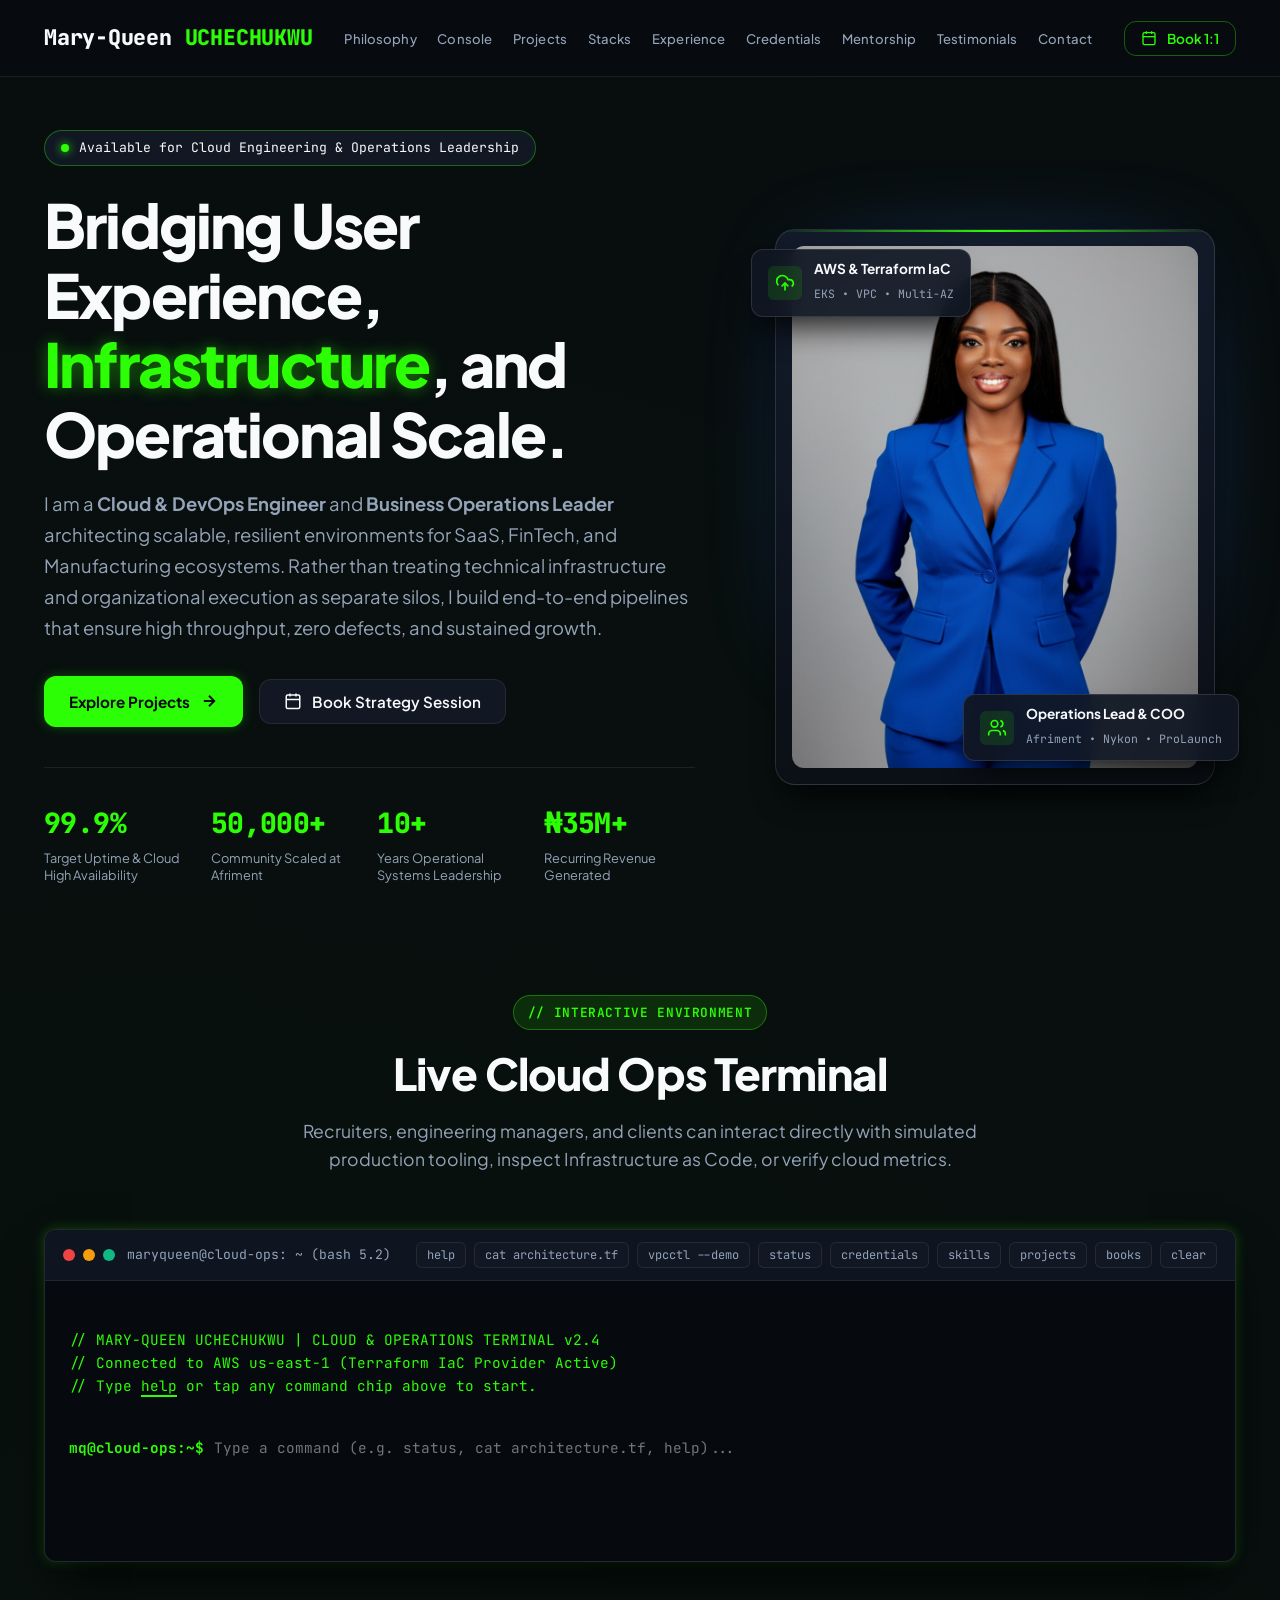
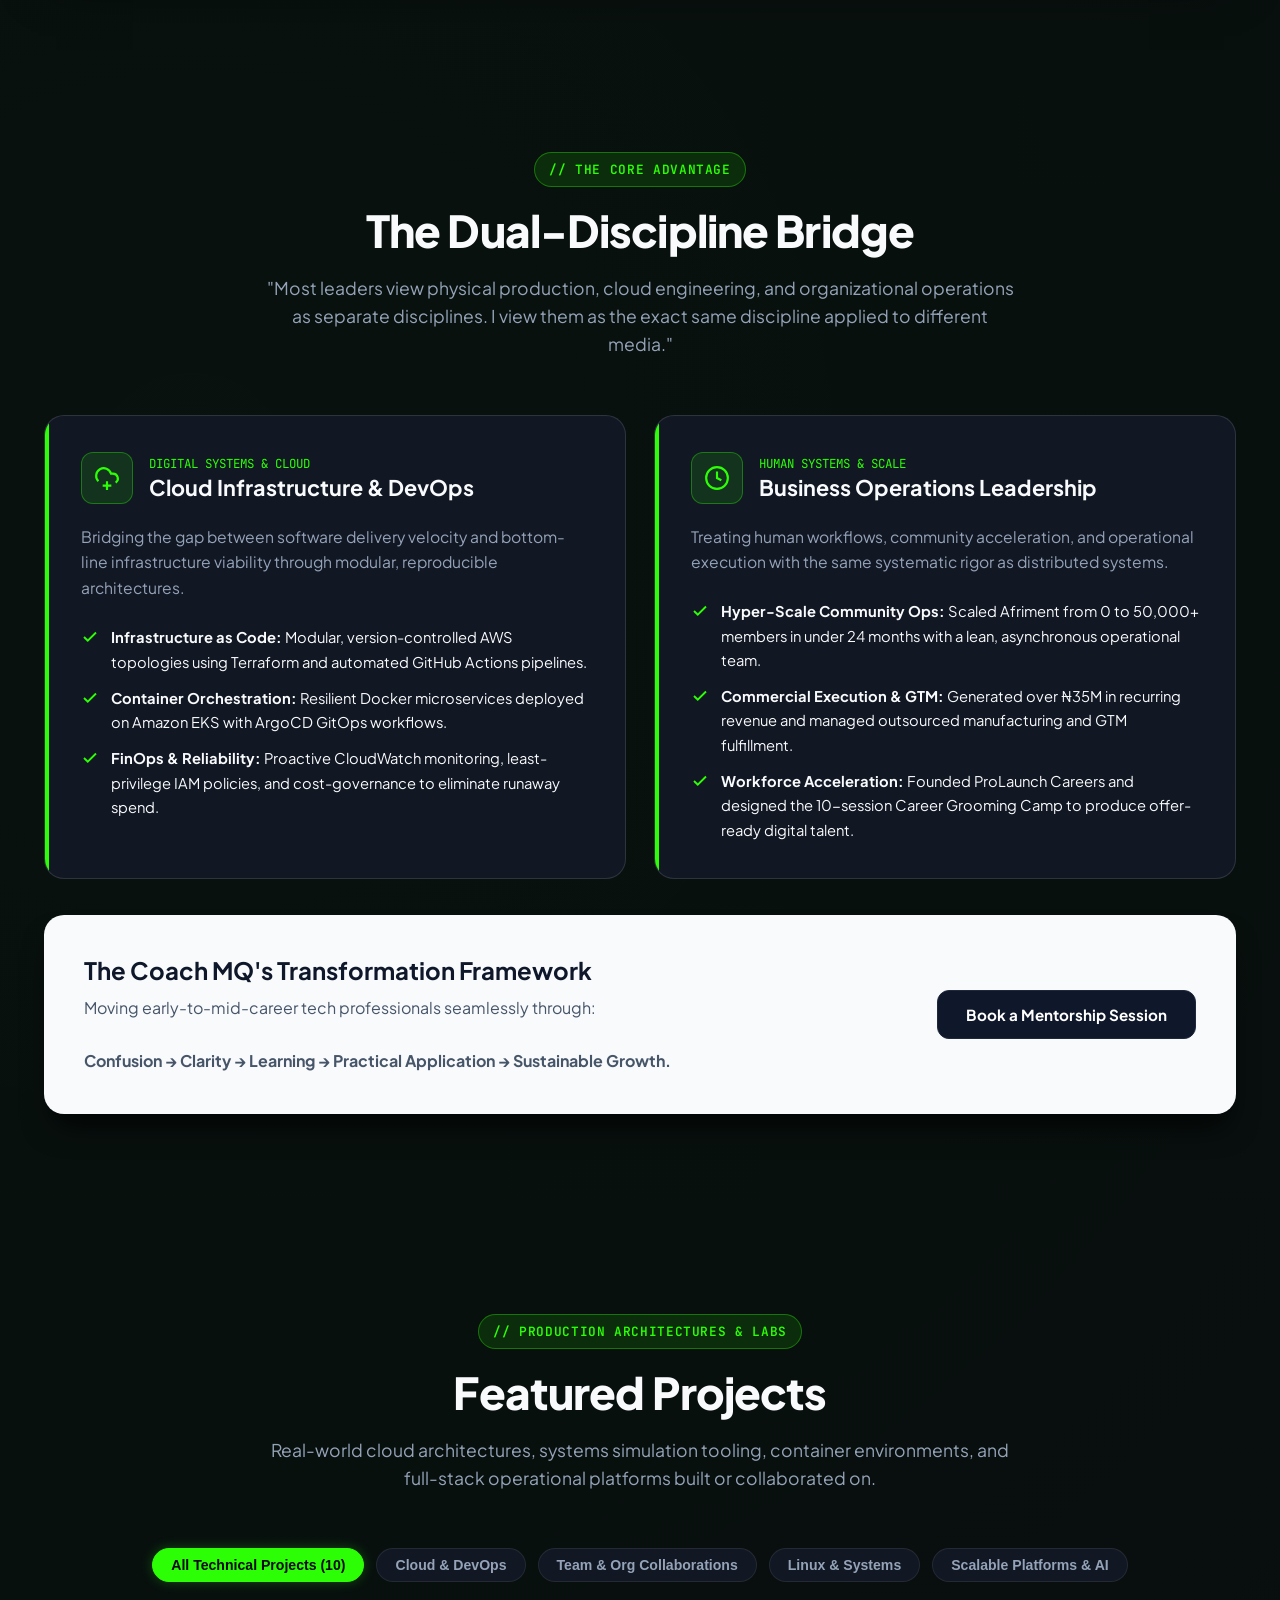
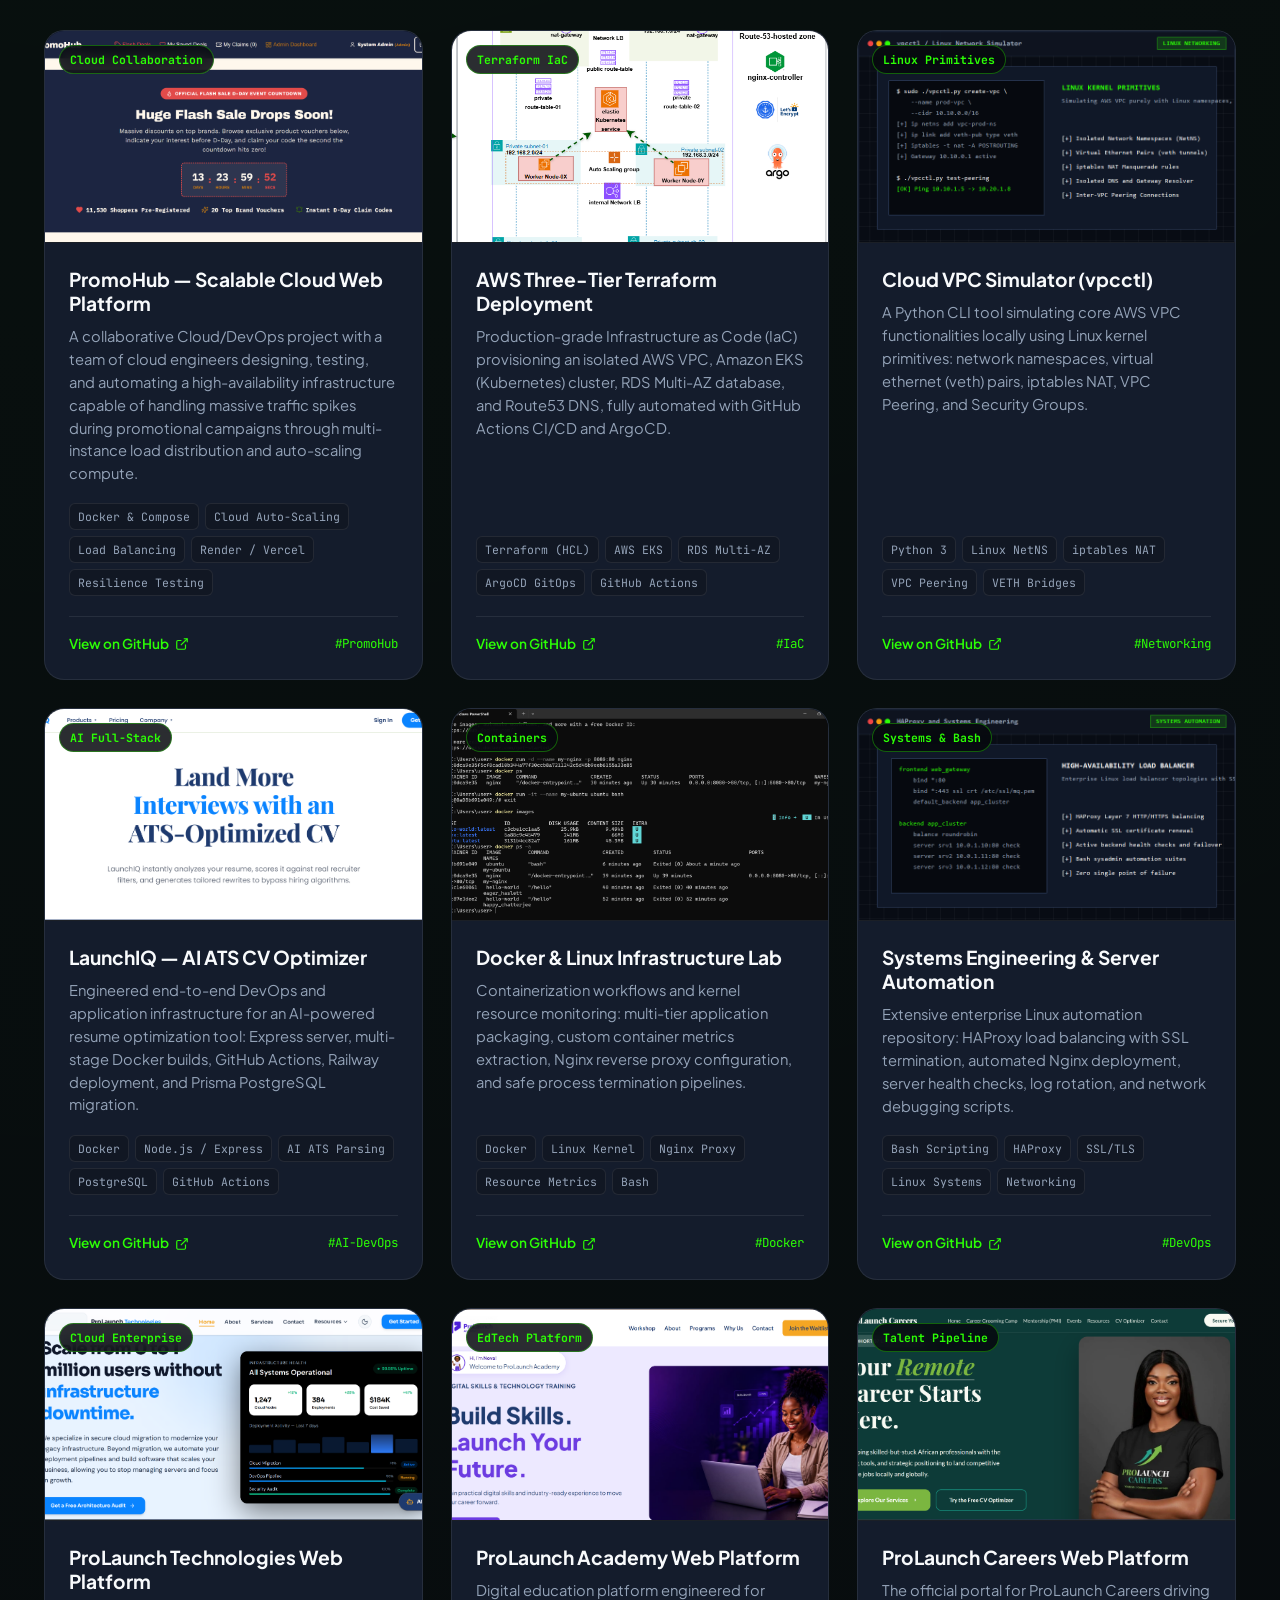
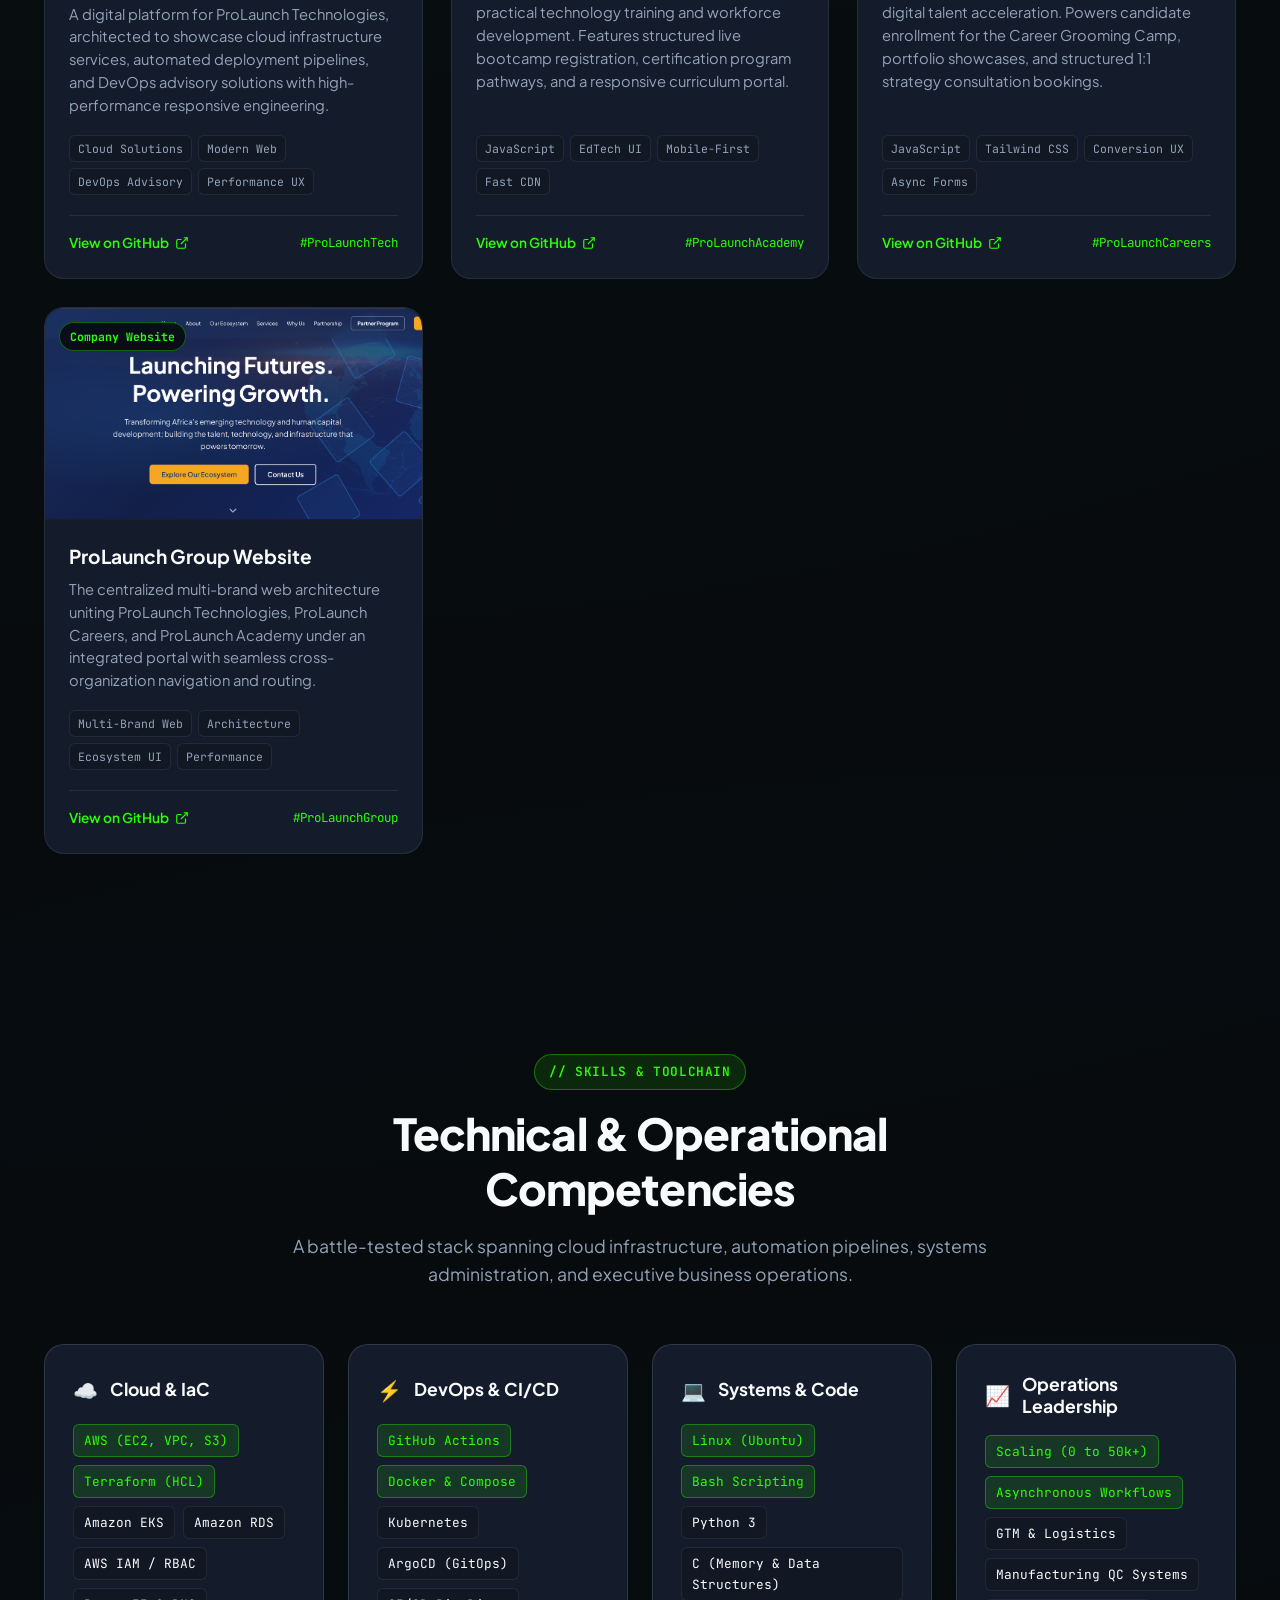
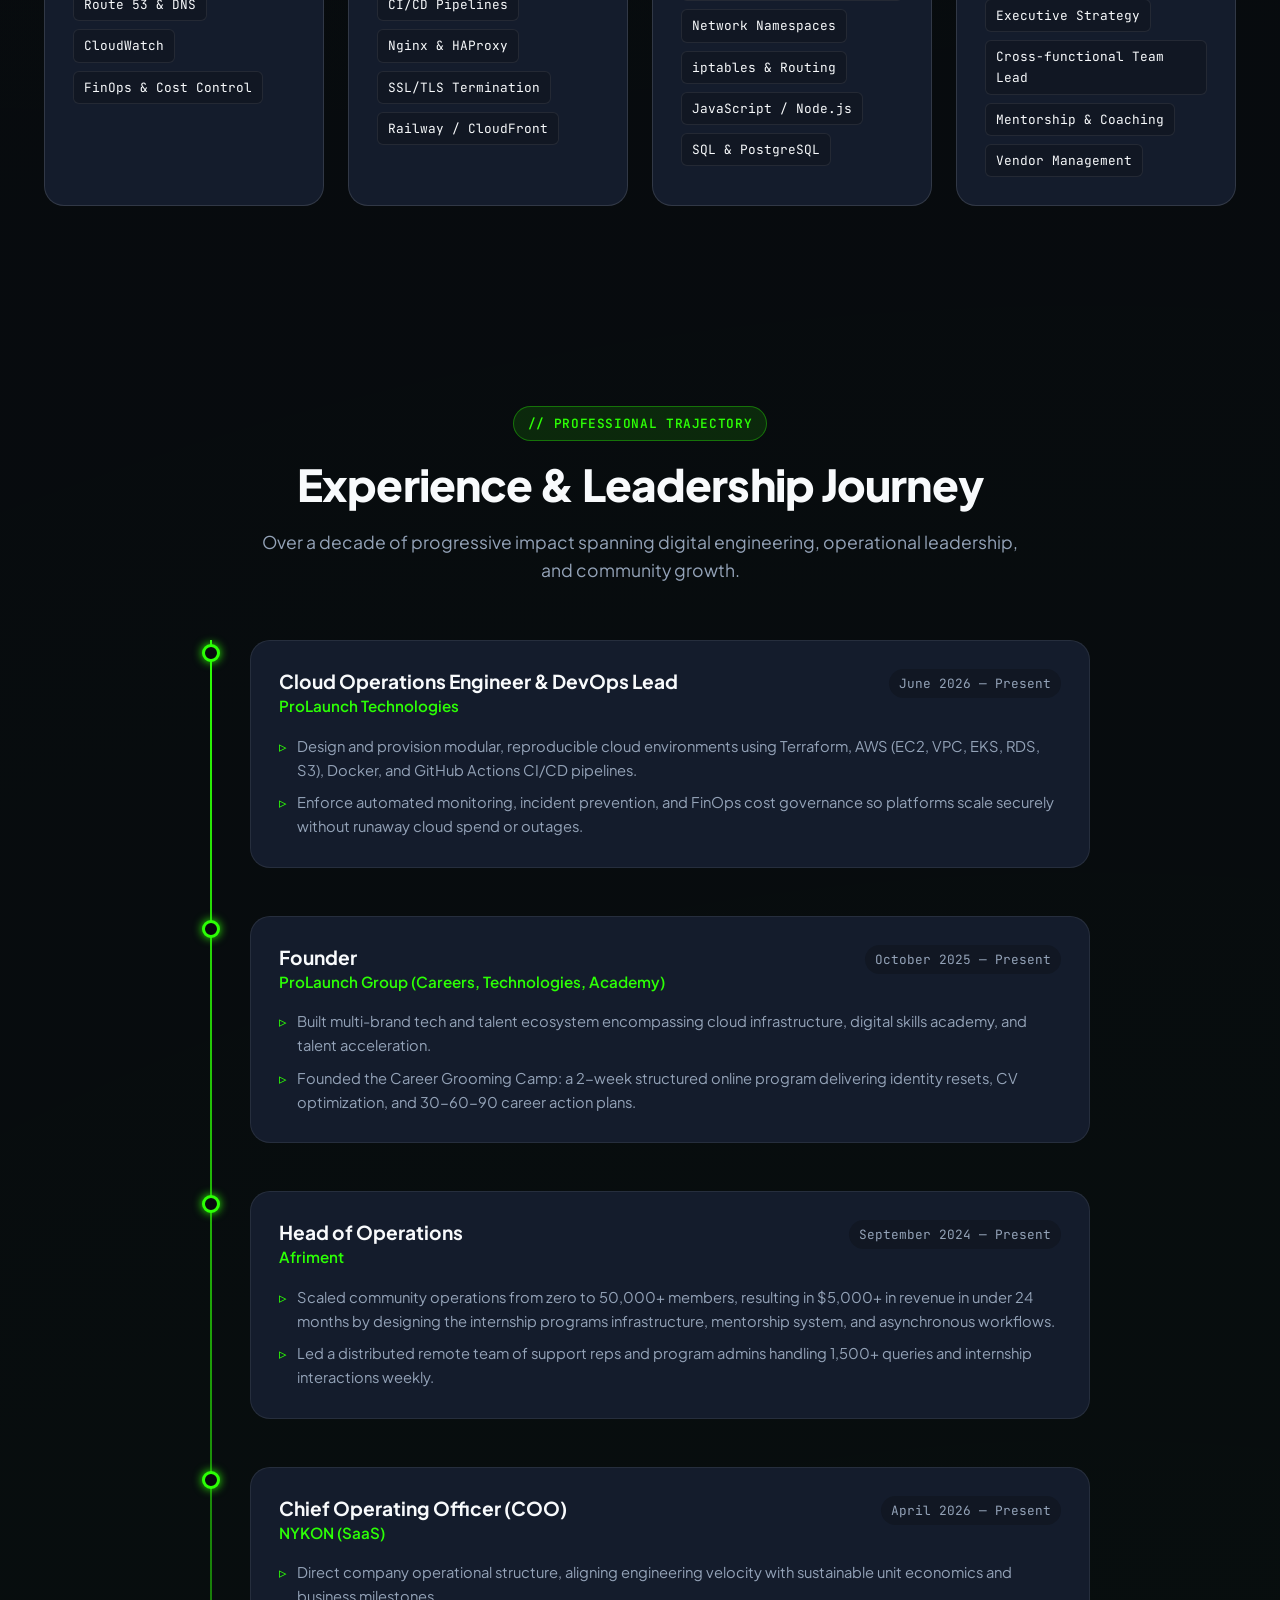
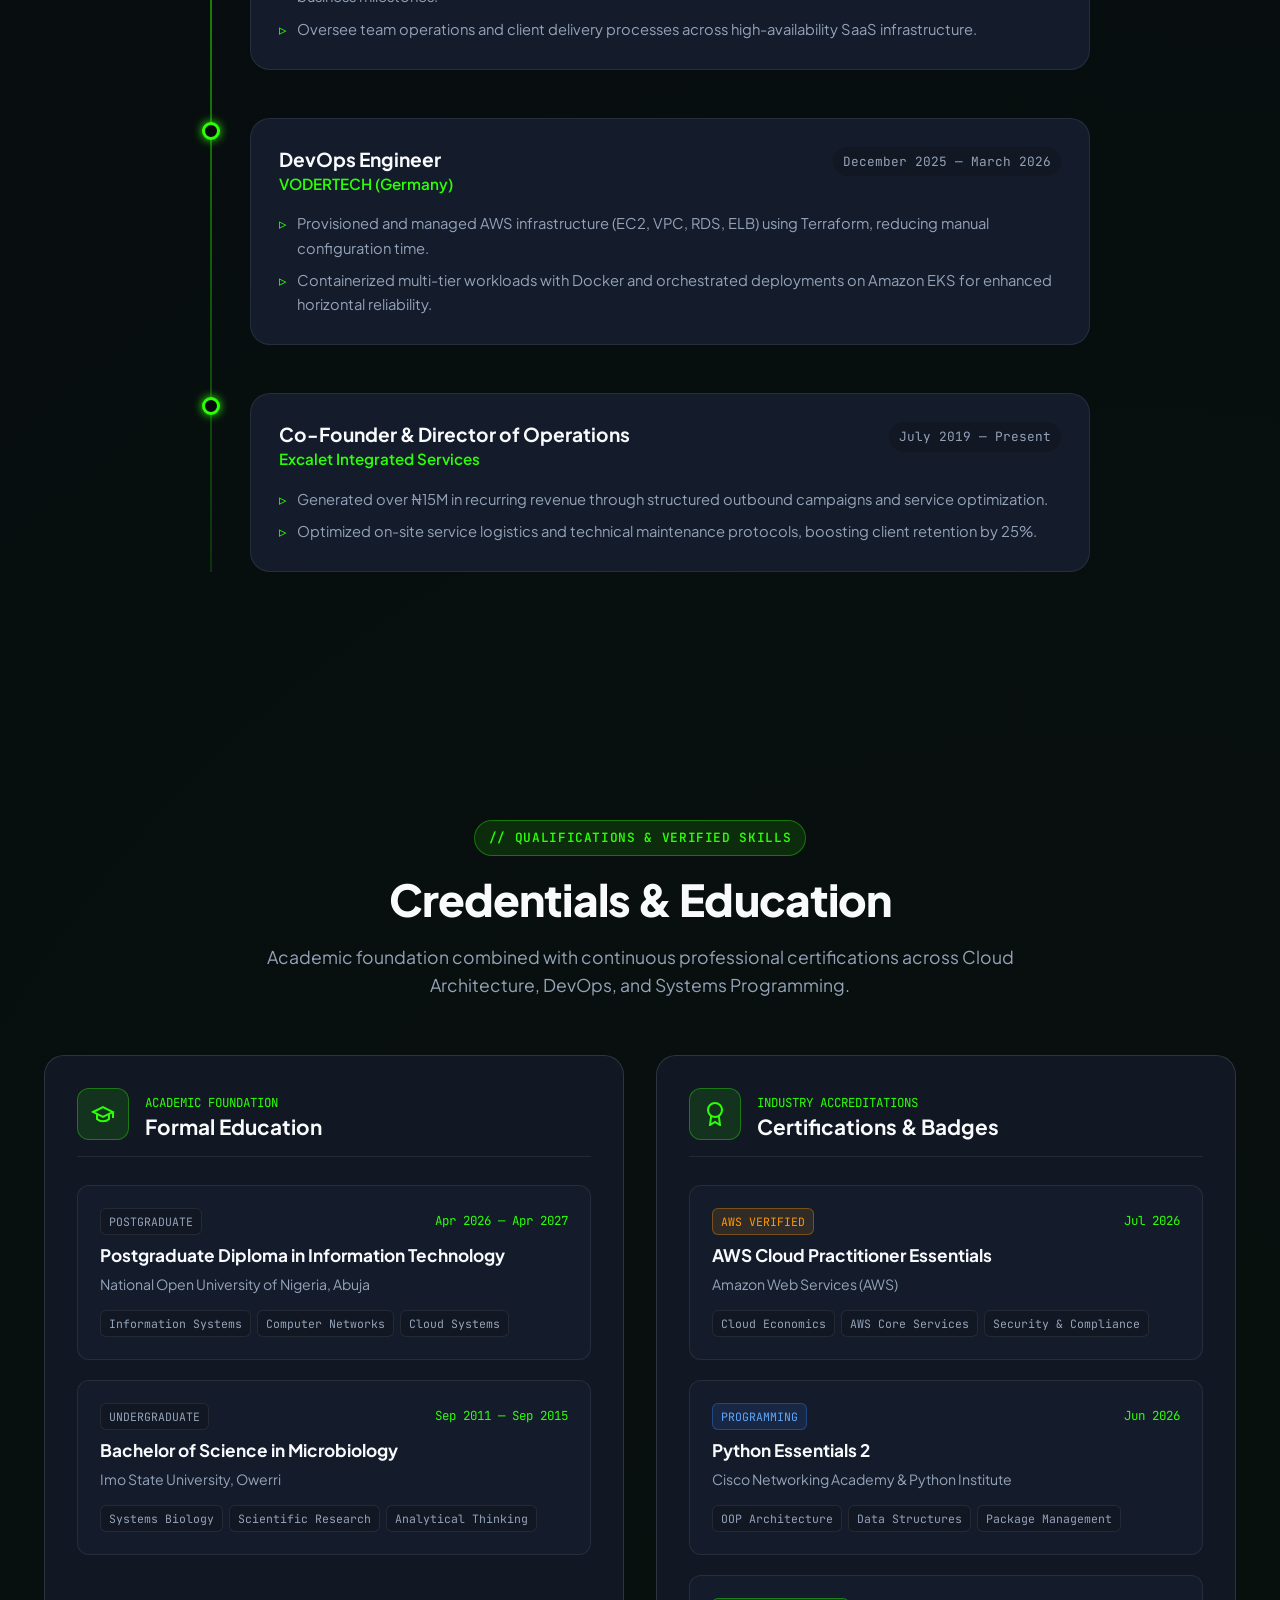
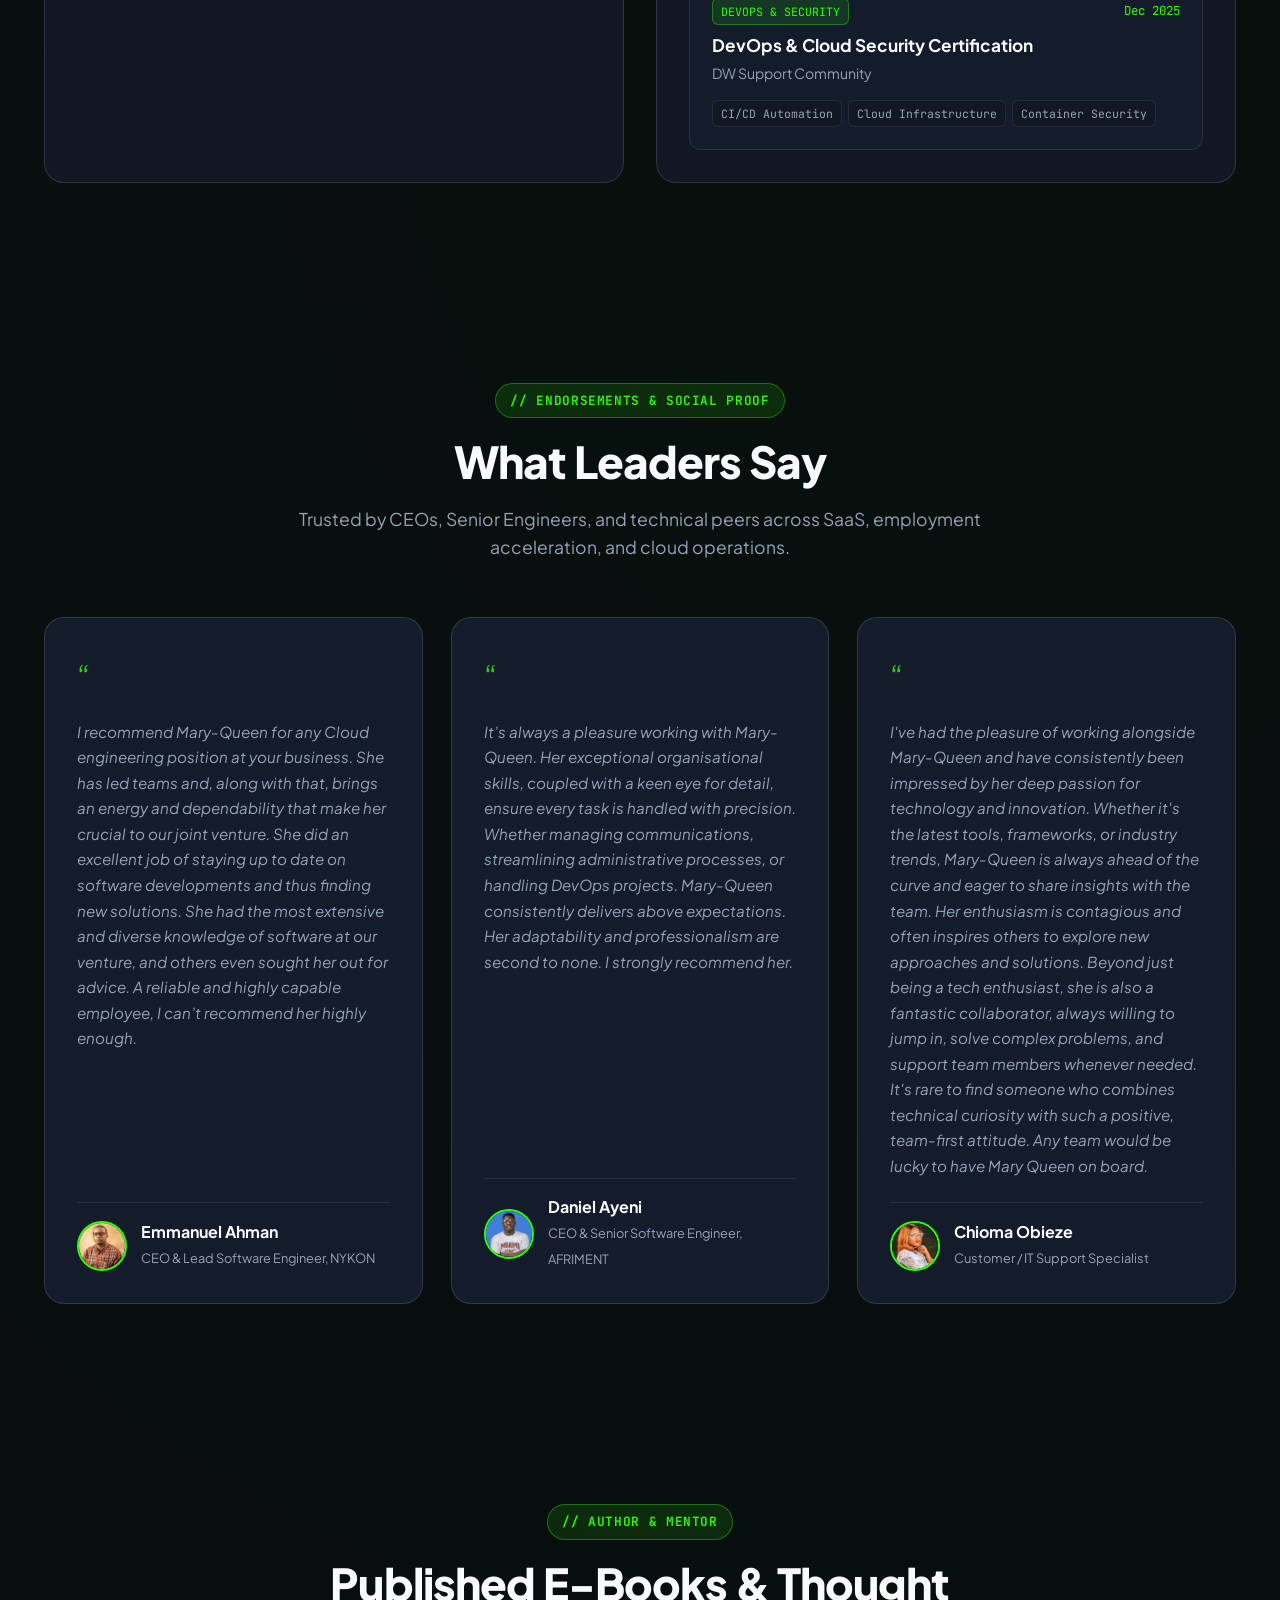
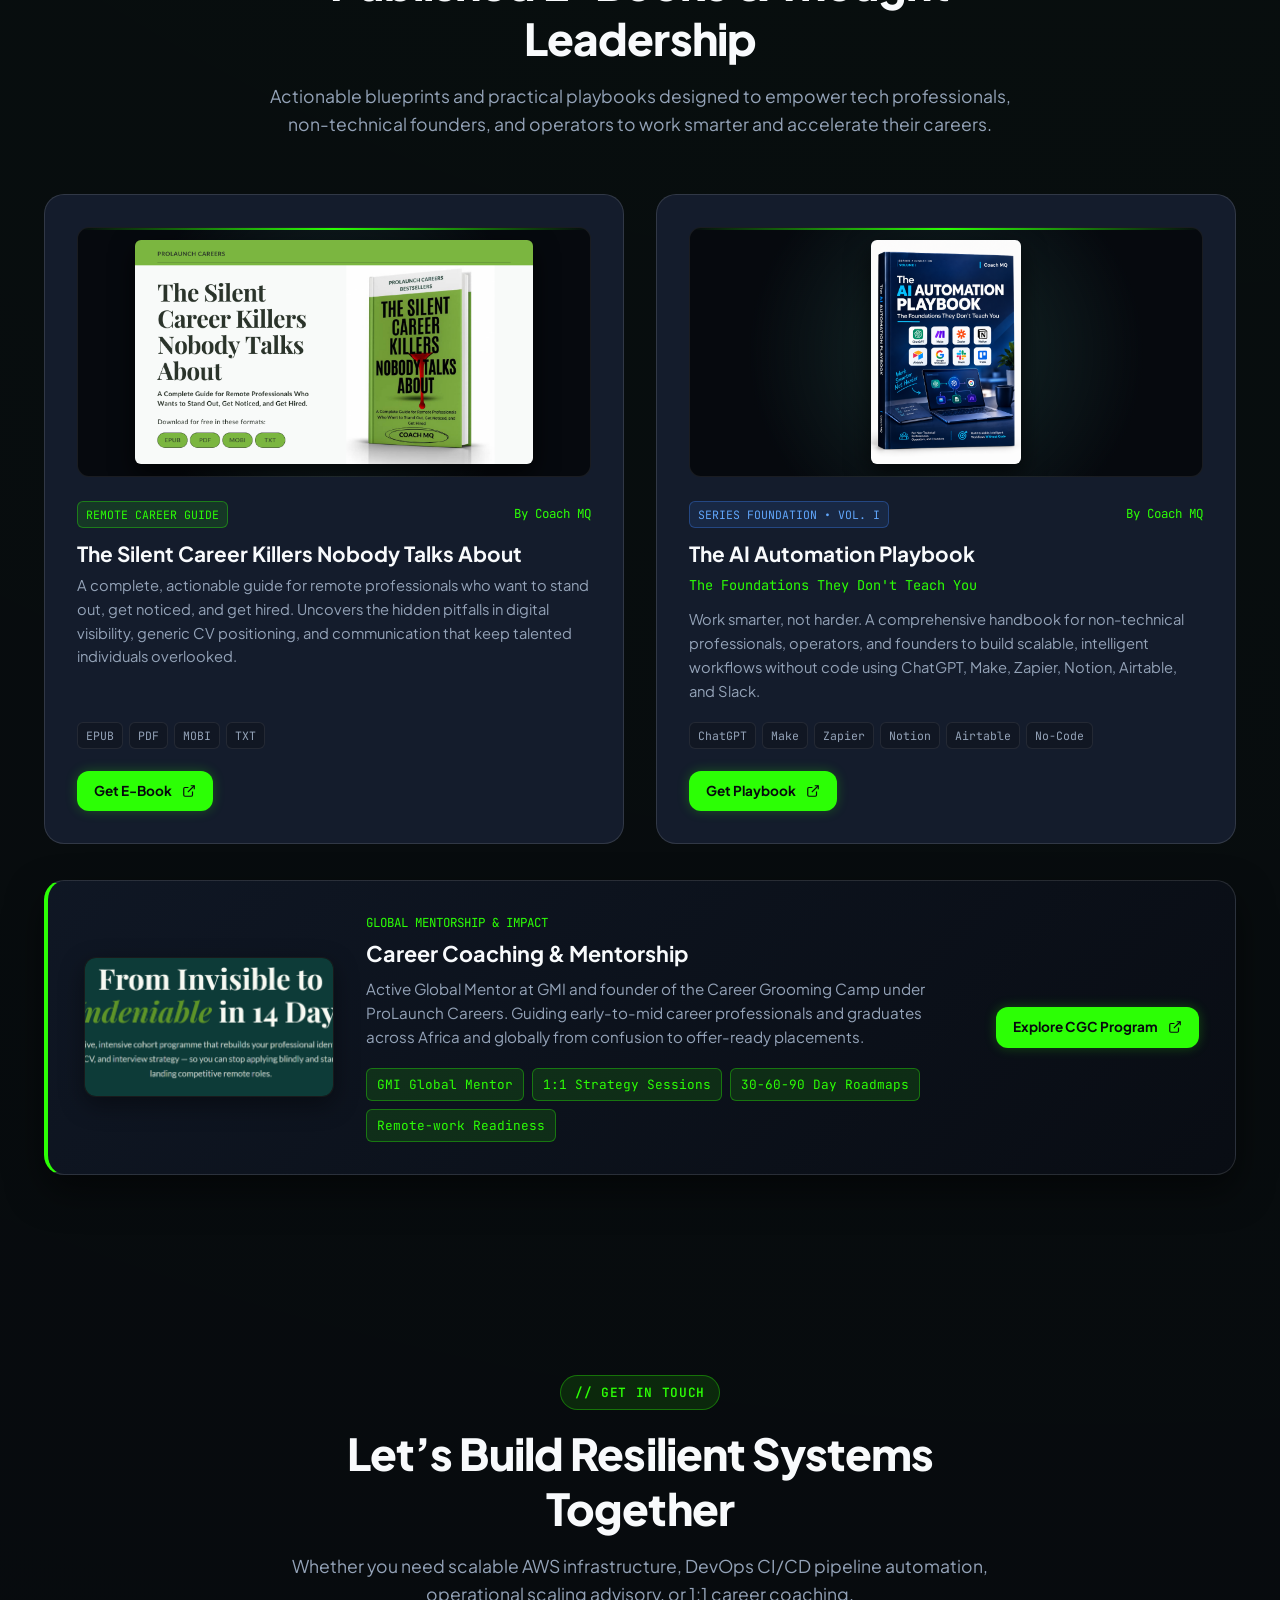
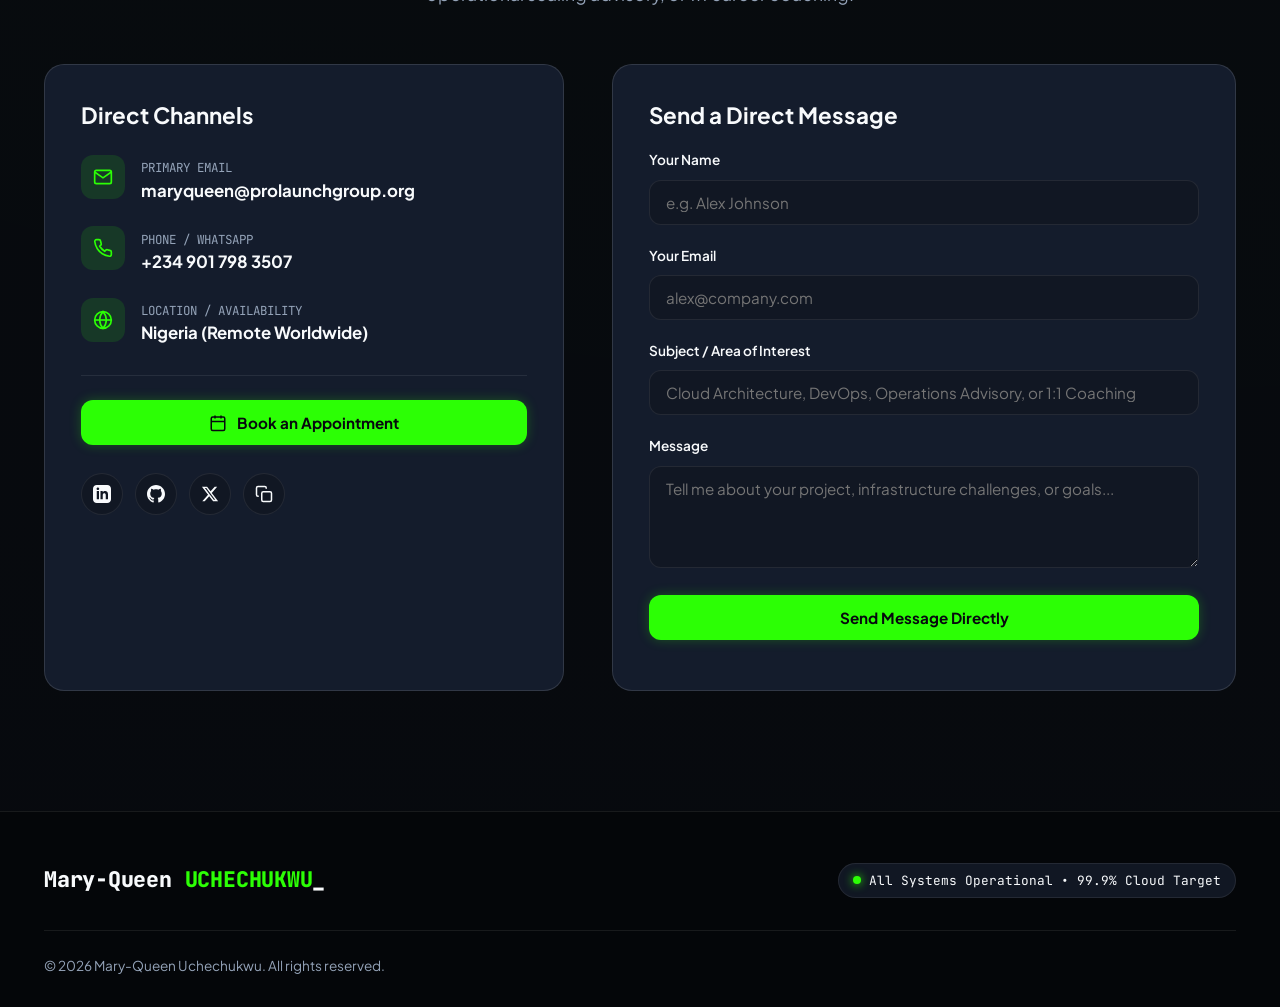
==== commit 57c4b9b1: "feat: adjust nav typography, persist scrolled navbar, add CGC thumbnail and program link" ====
--- a/index.html
+++ b/index.html
@@ -54,7 +54,7 @@
         <li><a href="#skills" class="nav-link">Stacks</a></li>
         <li><a href="#experience" class="nav-link">Experience</a></li>
         <li><a href="#credentials" class="nav-link">Credentials</a></li>
-        <li><a href="#leadership" class="nav-link">Books</a></li>
+        <li><a href="#leadership" class="nav-link">Mentorship</a></li>
         <li><a href="#testimonials" class="nav-link">Testimonials</a></li>
         <li><a href="#contact" class="nav-link">Contact</a></li>
       </ul>
@@ -80,7 +80,7 @@
     <a href="#skills" class="nav-link">Technical Toolchain</a>
     <a href="#experience" class="nav-link">Career Journey</a>
     <a href="#credentials" class="nav-link">Credentials & Education</a>
-    <a href="#leadership" class="nav-link">Published Books</a>
+    <a href="#leadership" class="nav-link">Mentorship</a>
     <a href="#testimonials" class="nav-link">Testimonials</a>
     <a href="#contact" class="nav-link">Contact & Book</a>
     <button class="btn btn-primary open-booking-modal" style="margin-top: 16px;">Schedule Appointment</button>
@@ -300,15 +300,15 @@
       <!-- High-Contrast Light Neutral Executive Banner -->
       <div class="contrast-banner">
         <div>
-          <h3>The <span class="neon-text">Coach MQ's</span> Transformation Framework</h3>
+          <h3>The Coach MQ's Transformation Framework</h3>
           <p>
-            Moving early-to-mid-career tech professionals seamlessly through: <br>
-            <strong>Confusion → <span class="neon-text">Clarity</span> → Learning → Practical Application → <span class="neon-text">Sustainable Growth.</strong>
+            Moving early-to-mid-career tech professionals seamlessly through: <br><br>
+            <strong>Confusion → Clarity → Learning → Practical Application → Sustainable Growth.</strong>
           </p>
         </div>
         <div>
           <button class="btn btn-dark open-booking-modal">
-            Schedule a Coaching Session
+            Book a Mentorship Session
           </button>
         </div>
       </div>
@@ -698,10 +698,10 @@
             <span class="skill-pill highlight">Scaling (0 to 50k+)</span>
             <span class="skill-pill highlight">Asynchronous Workflows</span>
             <span class="skill-pill">GTM & Logistics</span>
-            <span class="skill-pill">Quality Control Systems</span>
-            <span class="skill-pill">Executive Advisory</span>
+            <span class="skill-pill">Manufacturing QC Systems</span>
+            <span class="skill-pill">Executive Strategy</span>
             <span class="skill-pill">Cross-functional Team Lead</span>
-            <span class="skill-pill">Career Coaching</span>
+            <span class="skill-pill">Mentorship & Coaching</span>
             <span class="skill-pill">Vendor Management</span>
           </div>
         </div>
@@ -748,7 +748,7 @@
           <div class="timeline-content">
             <div class="timeline-header">
               <div>
-                <h3 class="timeline-role">Founder & Lead Career Coach</h3>
+                <h3 class="timeline-role">Founder</h3>
                 <span class="timeline-company">ProLaunch Group (Careers, Technologies, Academy)</span>
               </div>
               <span class="timeline-period">October 2025 — Present</span>
@@ -1060,7 +1060,7 @@
             </div>
             <div class="book-actions-row">
               <a href="https://selar.com/85n8931439" target="_blank" class="btn btn-primary btn-sm">
-                <span>Download</span>
+                <span>Get E-Book</span>
                 <svg width="14" height="14" viewBox="0 0 24 24" fill="none" stroke="currentColor" stroke-width="2"><path d="M18 13v6a2 2 0 0 1-2 2H5a2 2 0 0 1-2-2V8a2 2 0 0 1 2-2h6"></path><polyline points="15 3 21 3 21 9"></polyline><line x1="10" y1="14" x2="21" y2="3"></line></svg>
               </a>
             </div>
@@ -1103,24 +1103,28 @@
 
       <!-- Global Mentorship & Career Grooming Camp Highlight -->
       <div class="mentorship-banner">
+        <div class="mentorship-media">
+          <img src="assets/img/CGC.png" alt="ProLaunch Career Grooming Camp (CGC)" class="mentorship-thumb-img" loading="lazy">
+        </div>
         <div class="mentorship-content">
           <div class="pillar-tagline" style="margin-bottom: 6px;">GLOBAL MENTORSHIP & IMPACT</div>
-          <h3 style="font-size: 1.35rem; margin-bottom: 10px;">Global Mentorship Initiative & ProLaunch Career Grooming Camp</h3>
+          <h3 style="font-size: 1.35rem; margin-bottom: 10px;">Career Coaching & Mentorship</h3>
           <p style="color: var(--text-secondary); font-size: 0.95rem; line-height: 1.6; margin-bottom: 18px;">
-            Active Global Mentor at GMI and founder of the monthly Career Grooming Camp under ProLaunch Careers. 
+            Active Global Mentor at GMI and founder of the Career Grooming Camp under ProLaunch Careers. 
             Guiding early-to-mid career professionals and graduates across Africa and globally from confusion to offer-ready placements.
           </p>
           <div style="display: flex; gap: 8px; flex-wrap: wrap;">
             <span class="skill-pill highlight">GMI Global Mentor</span>
             <span class="skill-pill highlight">1:1 Strategy Sessions</span>
-            <span class="skill-pill highlight">30-60-90 Roadmaps</span>
-            <span class="skill-pill">Offer-Ready Placements</span>
+            <span class="skill-pill highlight">30-60-90 Day Roadmaps</span>
+            <span class="skill-pill highlight">Remote-work Readiness</span>
           </div>
         </div>
         <div class="mentorship-action">
-          <button class="btn btn-secondary open-booking-modal">
-            Schedule Mentorship Call
-          </button>
+          <a href="https://careers.prolaunchgroup.org/cgc" target="_blank" class="btn btn-primary btn-sm">
+            <span>Explore CGC Program</span>
+            <svg width="14" height="14" viewBox="0 0 24 24" fill="none" stroke="currentColor" stroke-width="2"><path d="M18 13v6a2 2 0 0 1-2 2H5a2 2 0 0 1-2-2V8a2 2 0 0 1 2-2h6"></path><polyline points="15 3 21 3 21 9"></polyline><line x1="10" y1="14" x2="21" y2="3"></line></svg>
+          </a>
         </div>
       </div>
 
@@ -1151,7 +1155,7 @@
             </div>
             <div class="contact-method-text">
               <span>Primary Email</span>
-              <h5>maryqueen.cloud@gmail.com</h5>
+              <h5>maryqueen@prolaunchgroup.org</h5>
             </div>
           </div>
 
--- a/assets/css/style.css
+++ b/assets/css/style.css
@@ -262,16 +262,19 @@
   left: 0;
   right: 0;
   z-index: 1000;
-  background: rgba(7, 9, 14, 0.82);
-  backdrop-filter: blur(14px);
-  -webkit-backdrop-filter: blur(14px);
+  background: #080B10;
+  background: rgba(8, 11, 16, 0.94);
+  backdrop-filter: blur(16px);
+  -webkit-backdrop-filter: blur(16px);
   border-bottom: 1px solid var(--border-subtle);
-  transition: var(--transition);
+  transition: background 0.3s ease, border-color 0.3s ease, box-shadow 0.3s ease;
 }
 
 .navbar.scrolled {
-  border-bottom-color: rgba(44, 255, 5, 0.2);
-  box-shadow: 0 10px 30px rgba(0, 0, 0, 0.6);
+  background: #07090e;
+  background: rgba(7, 9, 14, 0.98);
+  border-bottom: 1px solid var(--accent-neon-border);
+  box-shadow: 0 10px 30px rgba(0, 0, 0, 0.85), 0 1px 0 rgba(44, 255, 5, 0.25);
 }
 
 .nav-container {
@@ -286,9 +289,12 @@
   align-items: center;
   gap: 10px;
   font-family: var(--font-mono);
-  font-weight: 700;
-  font-size: 1.15rem;
+  font-weight: 800;
+  font-size: 1.35rem;
+  letter-spacing: -0.01em;
   color: var(--text-primary);
+  flex-shrink: 0;
+  white-space: nowrap;
 }
 
 .brand-badge {
@@ -304,16 +310,19 @@
 .nav-links {
   display: flex;
   align-items: center;
-  gap: 32px;
+  gap: clamp(10px, 1.3vw, 22px);
   list-style: none;
 }
 
 .nav-link {
-  font-size: 0.92rem;
+  font-size: 0.82rem;
   font-weight: 500;
+  letter-spacing: 0.01em;
   color: var(--text-secondary);
   position: relative;
-  padding: 6px 0;
+  padding: 6px 2px;
+  white-space: nowrap;
+  transition: var(--transition);
 }
 
 .nav-link:hover, .nav-link.active {
@@ -1414,28 +1423,60 @@
   align-items: center;
 }
 
-/* Mentorship Banner */
+/* Mentorship Banner with CGC Thumbnail */
 .mentorship-banner {
   background: linear-gradient(135deg, rgba(16, 24, 38, 0.95) 0%, rgba(9, 13, 20, 0.98) 100%);
   border: 1px solid var(--border-glass);
   border-left: 4px solid var(--accent-neon);
   border-radius: var(--radius-lg);
-  padding: 36px 40px;
-  display: flex;
-  align-items: center;
-  justify-content: space-between;
-  gap: 36px;
+  padding: 32px 36px;
+  display: flex;
+  align-items: center;
+  gap: 32px;
   position: relative;
   overflow: hidden;
   box-shadow: 0 16px 36px rgba(0, 0, 0, 0.5);
+  transition: var(--transition);
+}
+
+.mentorship-banner:hover {
+  border-color: var(--accent-neon-border);
+  box-shadow: 0 20px 45px rgba(0, 0, 0, 0.6), var(--shadow-neon-sm);
+}
+
+.mentorship-media {
+  width: 250px;
+  height: 140px;
+  flex-shrink: 0;
+  border-radius: var(--radius-md);
+  overflow: hidden;
+  background: #040609;
+  border: 1px solid var(--border-subtle);
+  position: relative;
+  box-shadow: 0 8px 24px rgba(0, 0, 0, 0.4);
+}
+
+.mentorship-thumb-img {
+  width: 100%;
+  height: 100%;
+  object-fit: cover;
+  display: block;
+  transition: transform 0.4s ease;
+}
+
+.mentorship-banner:hover .mentorship-thumb-img {
+  transform: scale(1.04);
 }
 
 .mentorship-content {
   flex: 1;
+  min-width: 0;
 }
 
 .mentorship-action {
   flex-shrink: 0;
+  display: flex;
+  align-items: center;
 }
 
 /* ==========================================================================
@@ -1821,11 +1862,18 @@
     gap: 24px;
     padding: 32px 28px;
   }
+  .mentorship-media {
+    width: 100%;
+    max-width: 480px;
+    height: auto;
+    aspect-ratio: 1455 / 556;
+  }
   .mentorship-action {
     width: 100%;
   }
   .mentorship-action .btn {
     width: 100%;
+    justify-content: center;
   }
 }
 
@@ -1837,7 +1885,7 @@
     padding: 70px 0;
   }
   .brand-logo {
-    font-size: clamp(0.95rem, 3.8vw, 1.15rem);
+    font-size: clamp(1.1rem, 4.2vw, 1.35rem);
   }
   .nav-links, .nav-actions .btn {
     display: none;
@@ -1994,6 +2042,12 @@
     padding: 24px 20px;
     gap: 20px;
   }
+  .mentorship-media {
+    width: 100%;
+    max-width: 100%;
+    height: auto;
+    aspect-ratio: 1455 / 556;
+  }
 }
 
 @media (max-width: 480px) {
